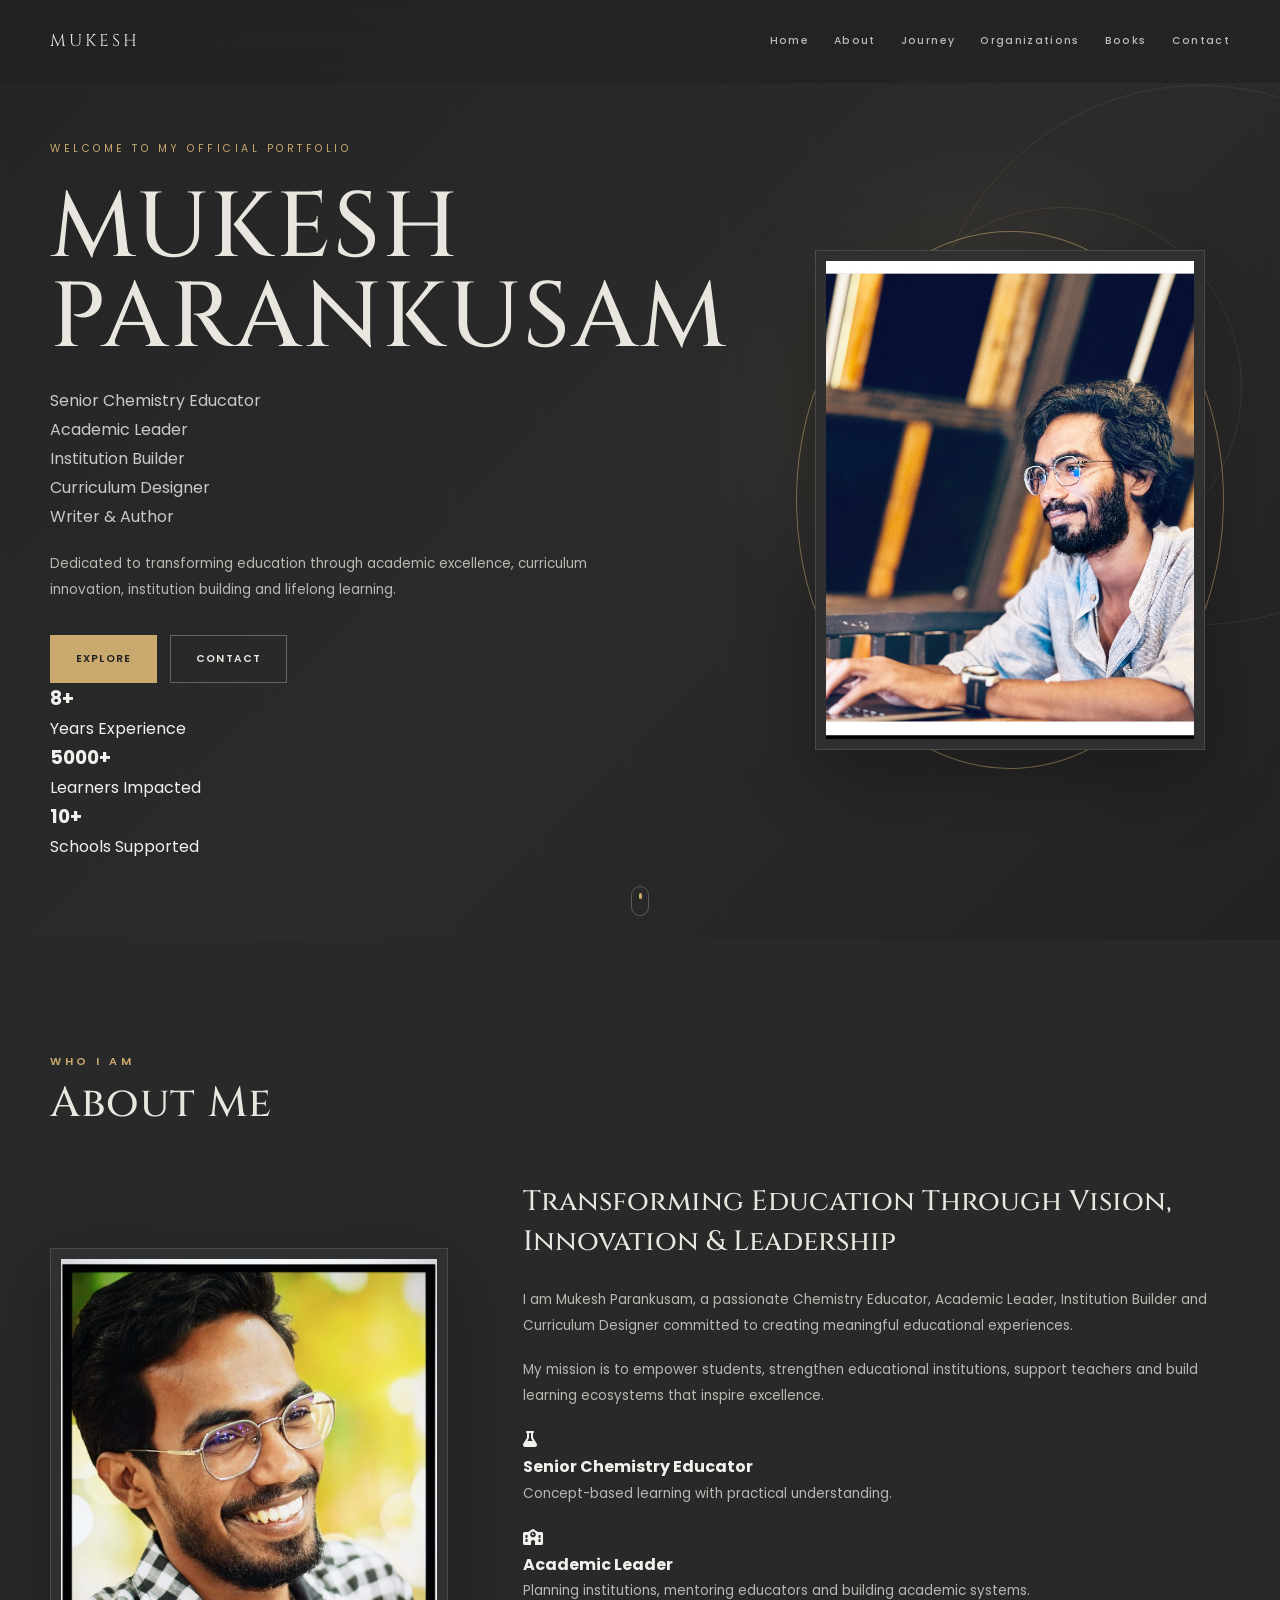
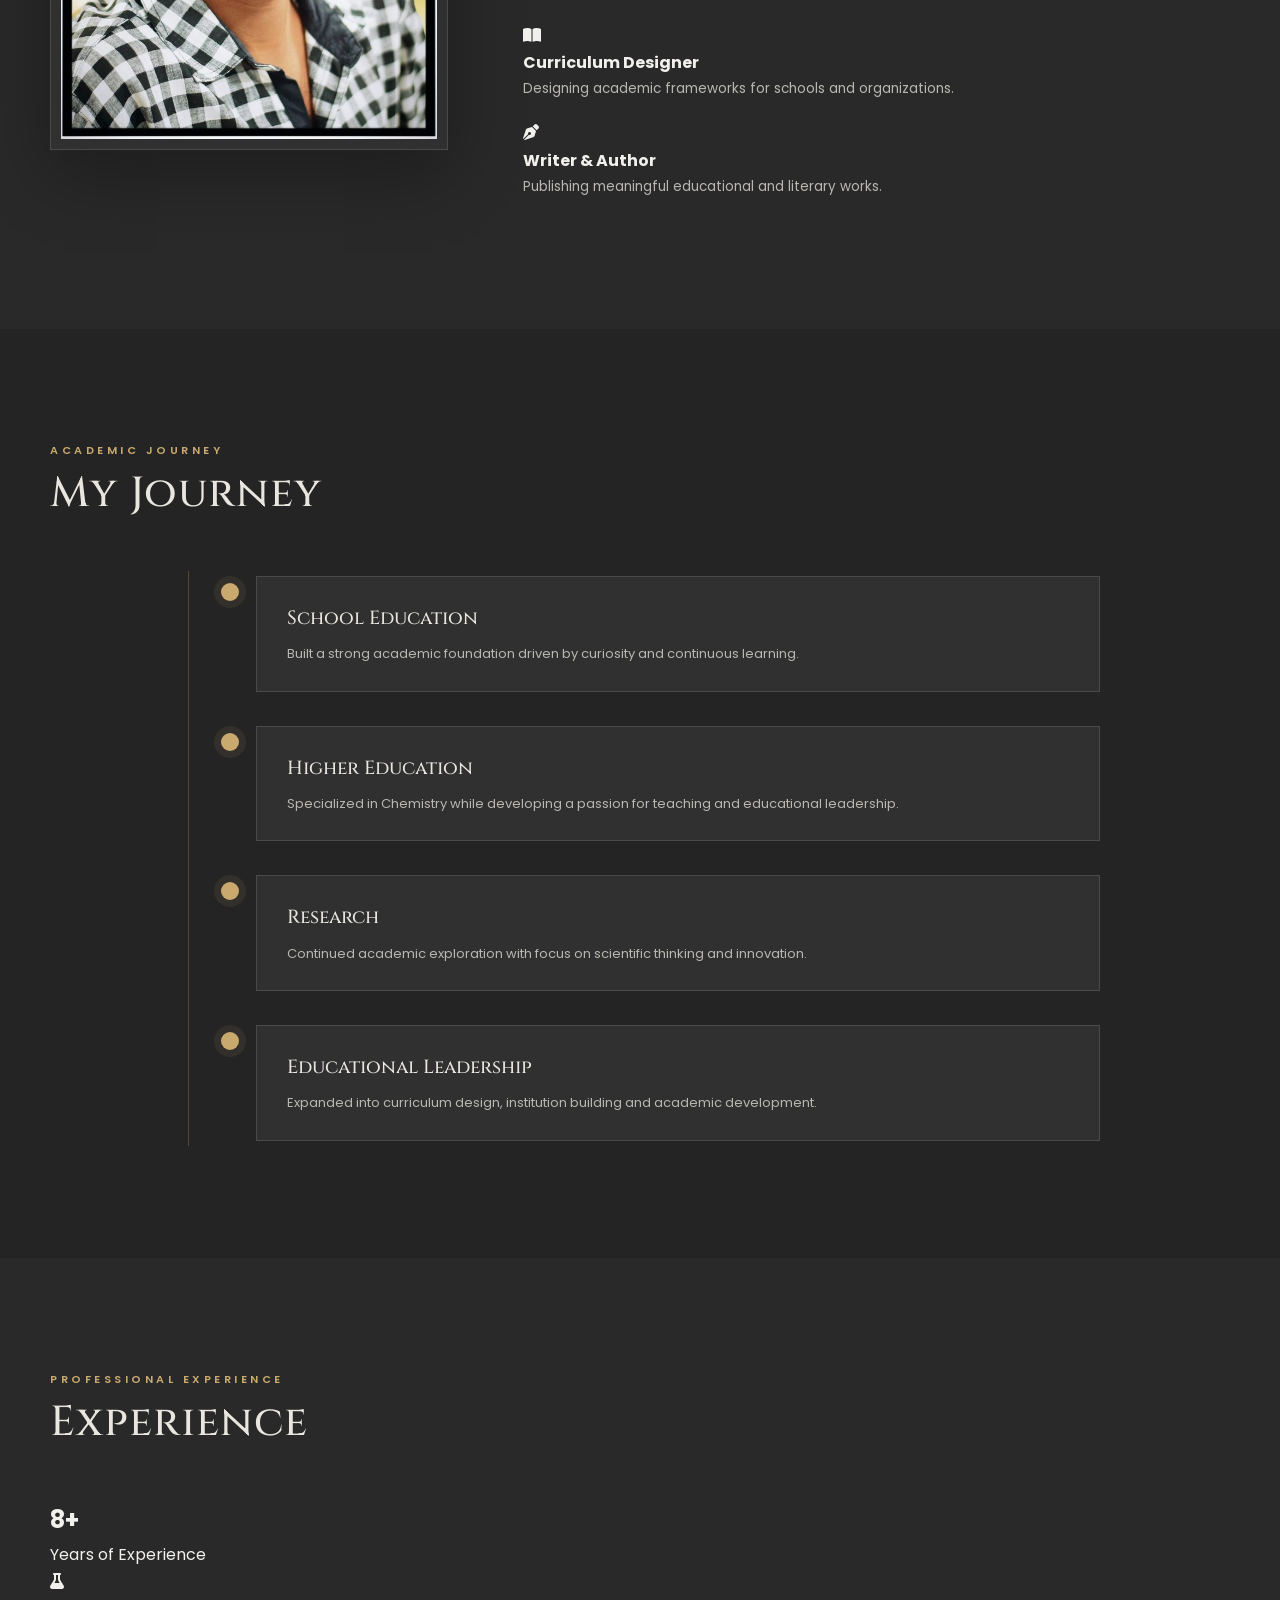
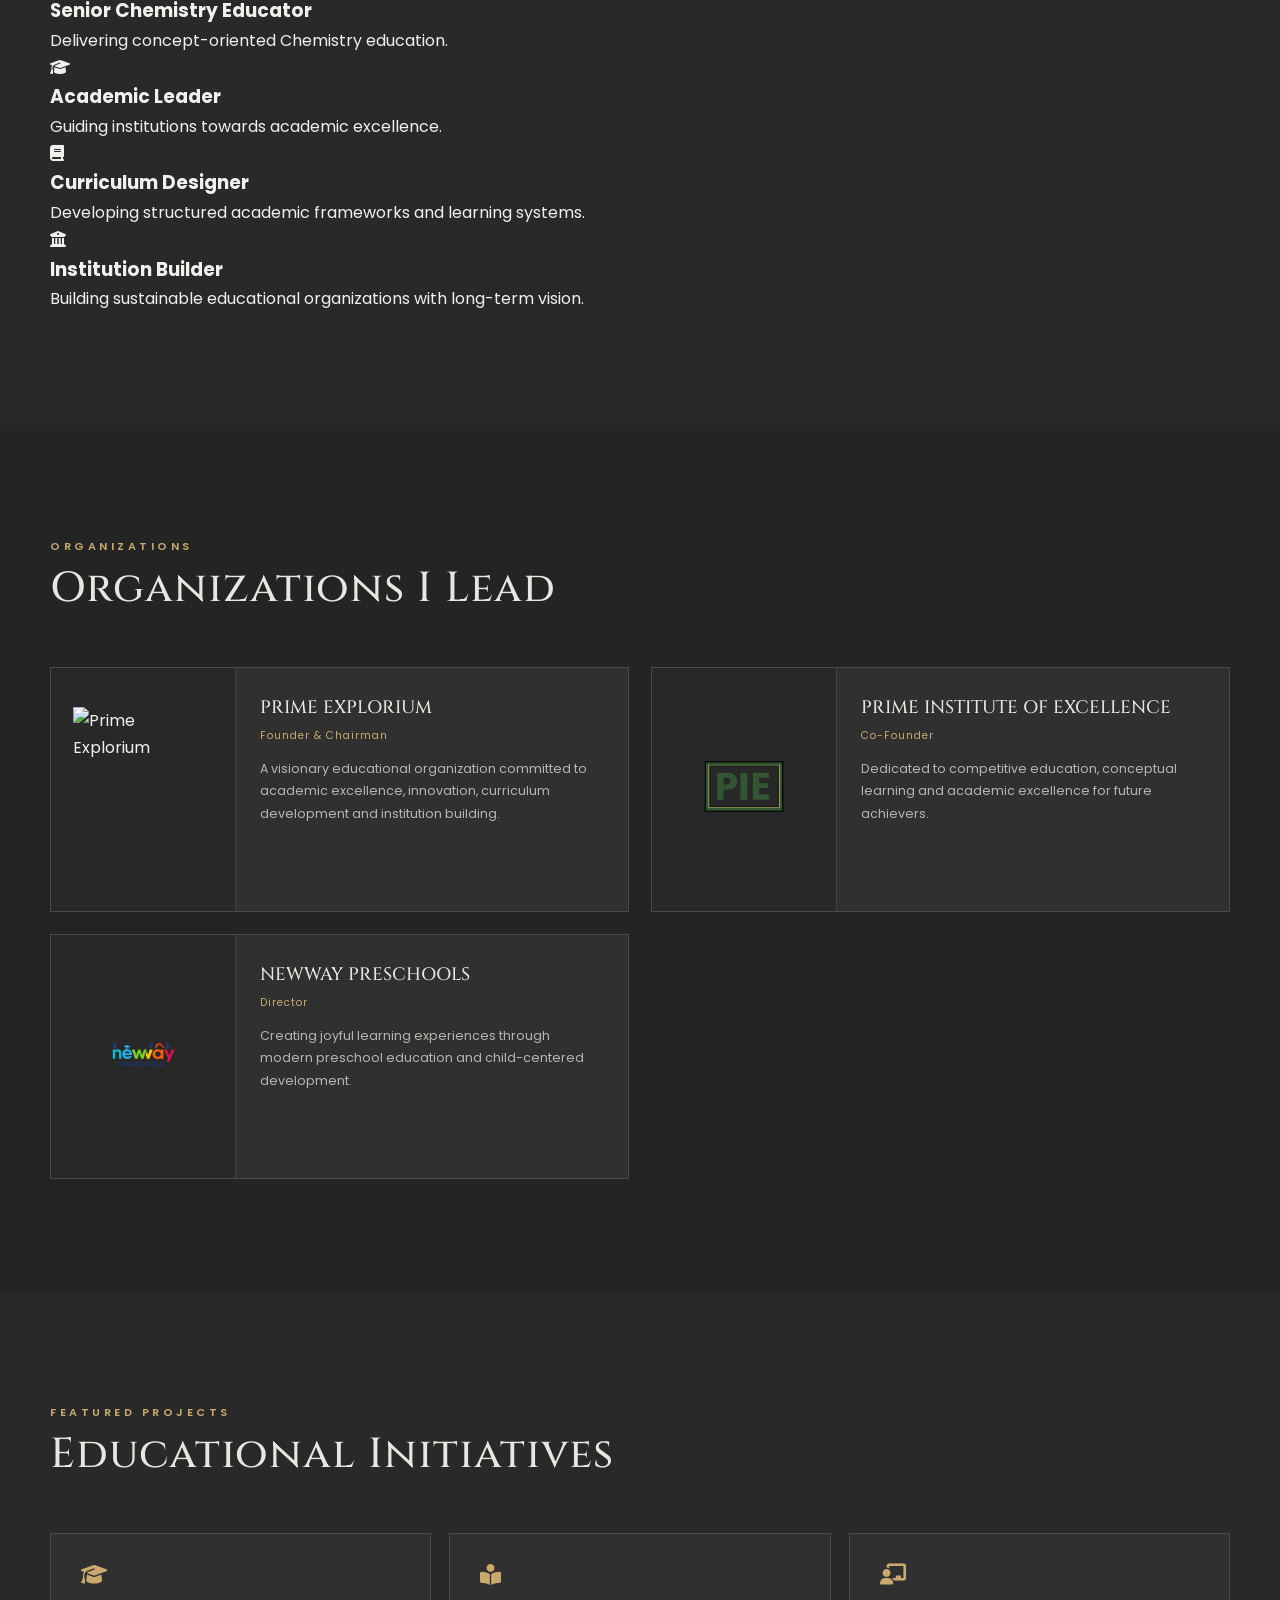
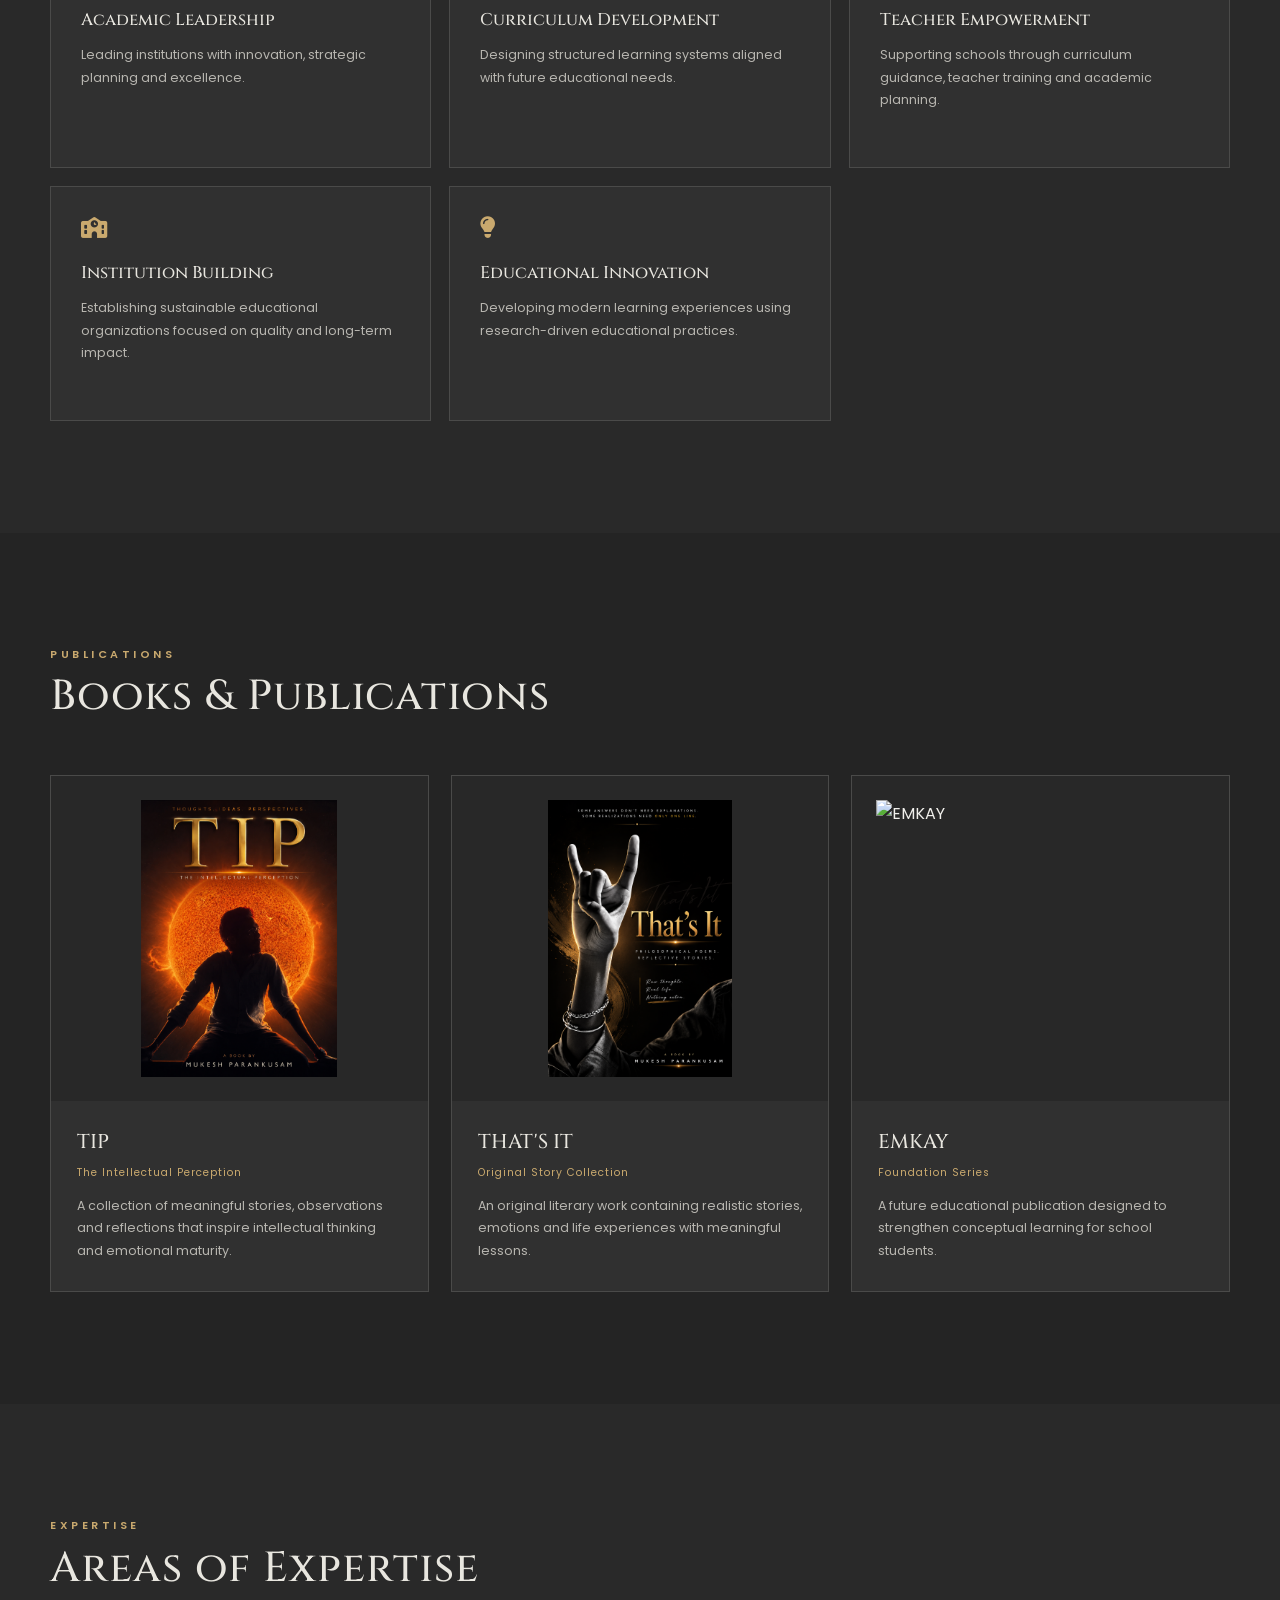
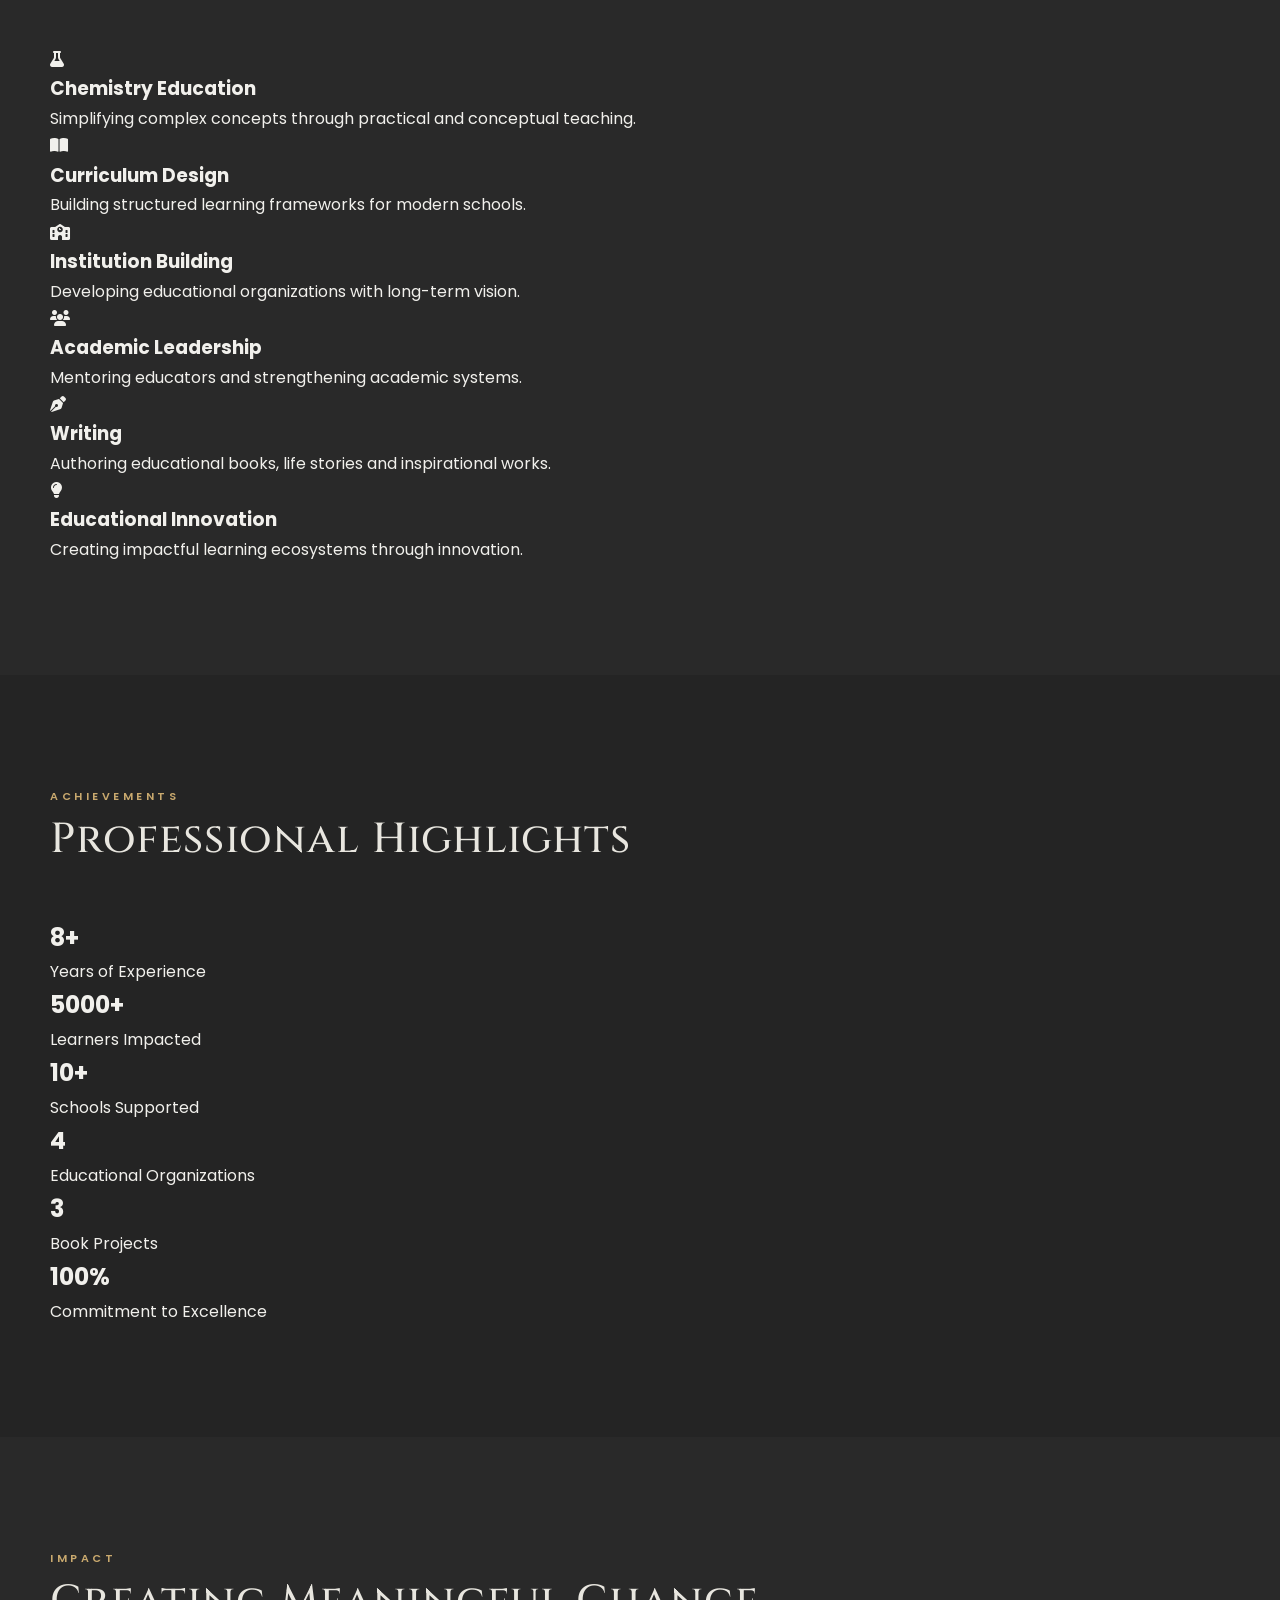
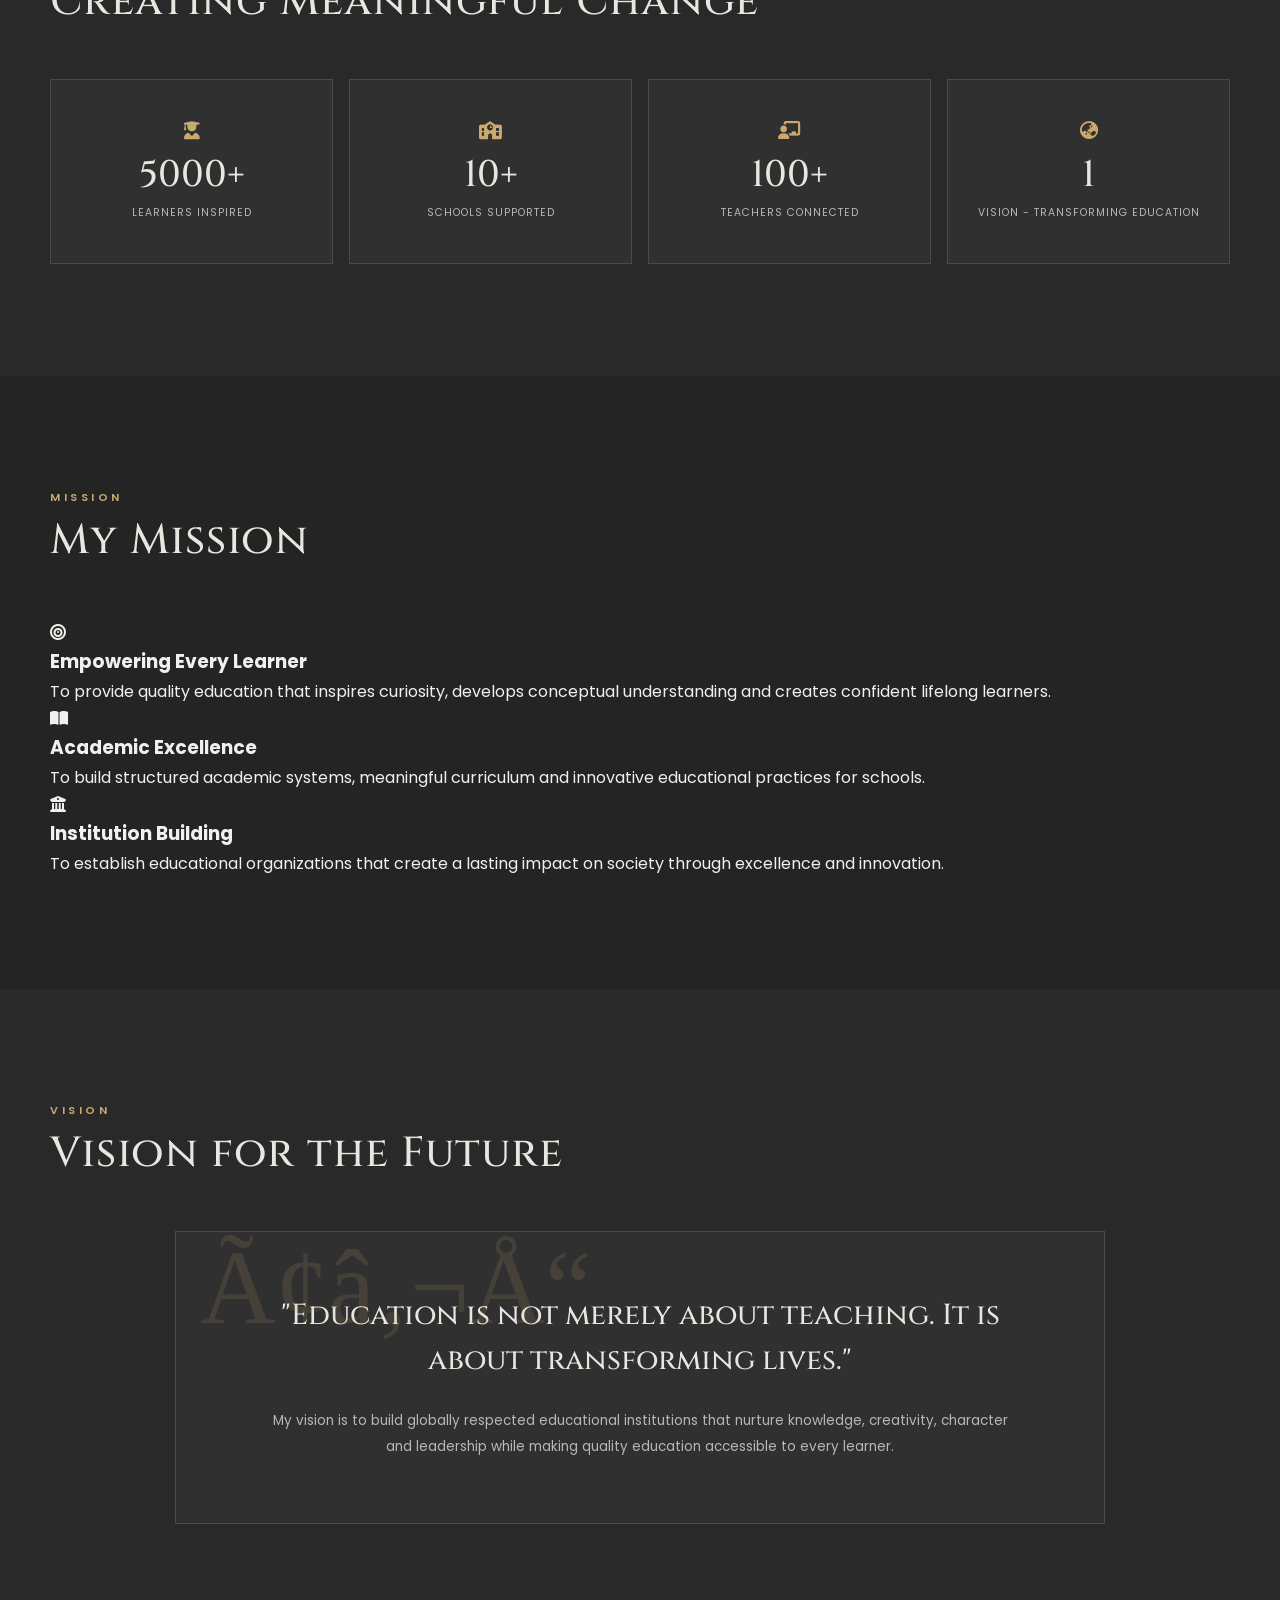
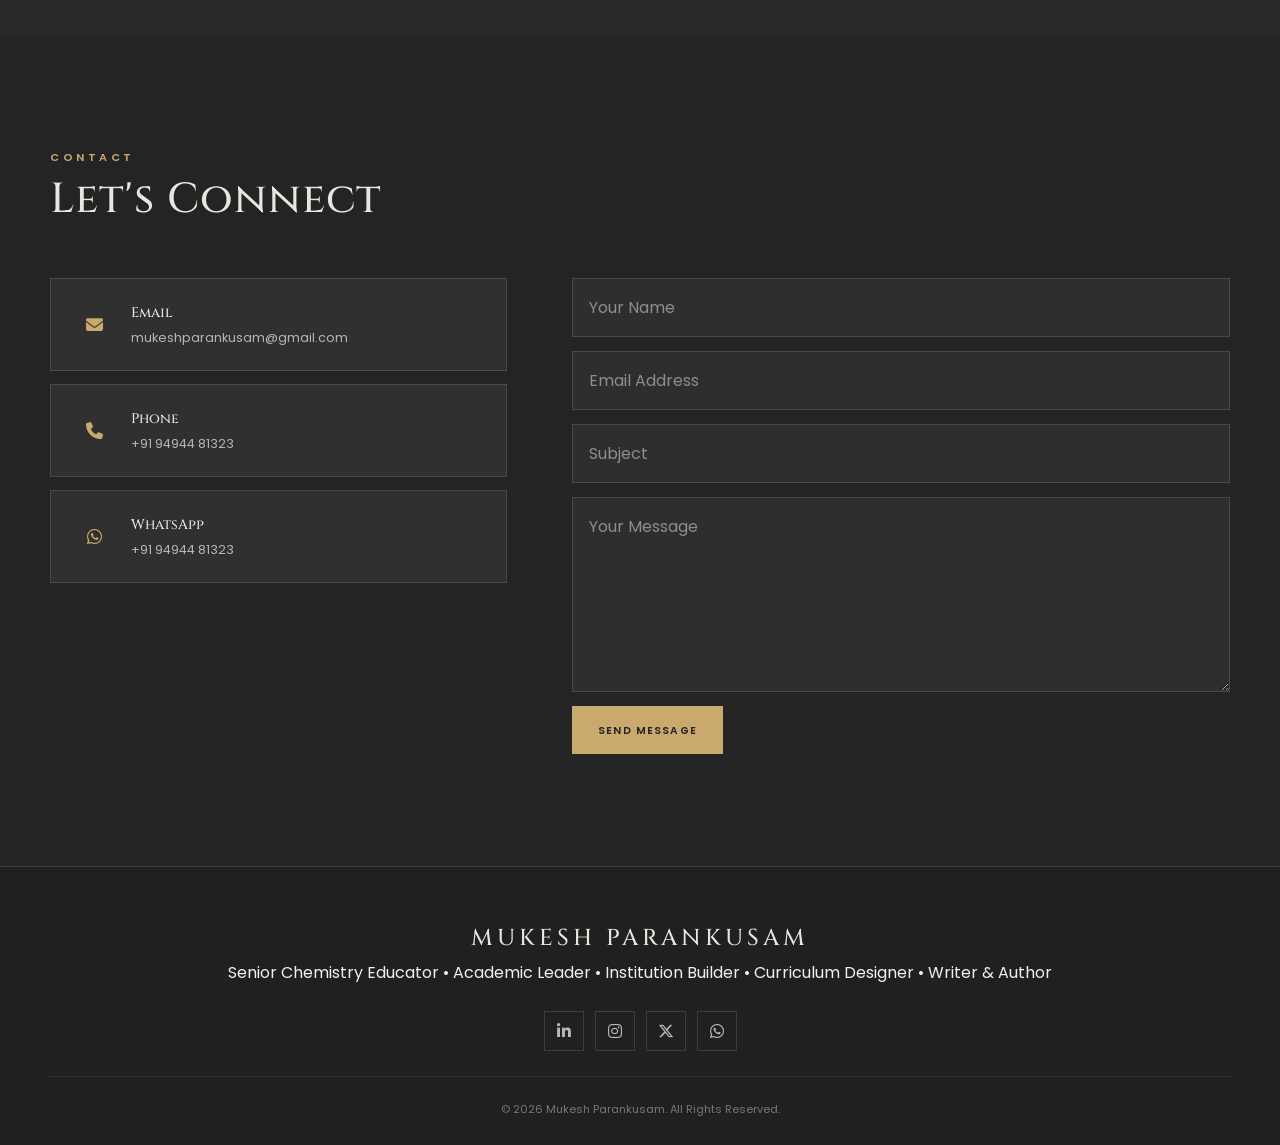
==== index.html @ a474788f "Update index.html" ====
<!DOCTYPE html>
<html lang="en">

<head>

    <meta charset="UTF-8">
    <meta name="viewport" content="width=device-width, initial-scale=1.0">

    <title>Mukesh Parankusam | Official Portfolio</title>

    <meta name="description"
        content="Official Portfolio of Mukesh Parankusam - Senior Chemistry Educator, Academic Leader, Institution Builder, Curriculum Designer and Writer.">

    <link rel="preconnect" href="https://fonts.googleapis.com">
    <link rel="preconnect" href="https://fonts.gstatic.com" crossorigin>

    <link
        href="https://fonts.googleapis.com/css2?family=Cinzel:wght@400;500;600;700;800&family=Poppins:wght@300;400;500;600;700&display=swap"
        rel="stylesheet">

    <link rel="stylesheet"
        href="https://cdnjs.cloudflare.com/ajax/libs/font-awesome/6.7.2/css/all.min.css">

    <link rel="stylesheet" href="style.css">

</head>

<body>

    <!-- PRELOADER -->

    <div id="preloader">

        <div class="loader">

            <h1>MUKESH</h1>

            <span>PARANKUSAM</span>

        </div>

    </div>

    <!-- CURSOR -->

    <div class="cursor"></div>
    <div class="cursor2"></div>

    <!-- HEADER -->

    <header id="header">

        <div class="container nav-container">

            <a href="#" class="logo">

                <span>M</span>UKESH

            </a>

            <nav>

                <ul id="navMenu">

                    <li><a href="#home">Home</a></li>

                    <li><a href="#about">About</a></li>

                    <li><a href="#journey">Journey</a></li>

                    <li><a href="#organizations">Organizations</a></li>

                    <li><a href="#books">Books</a></li>

                    <li><a href="#contact">Contact</a></li>

                </ul>

            </nav>

            <div class="menu-btn">

                <i class="fas fa-bars"></i>

            </div>

        </div>

    </header>

    <!-- HERO -->

    <section class="hero" id="home">

        <div class="hero-bg"></div>

        <div class="gold-circle one"></div>
        <div class="gold-circle two"></div>
        <div class="gold-circle three"></div>

        <div class="container hero-container">

            <div class="hero-left">

                <p class="hero-tag">

                    WELCOME TO MY OFFICIAL PORTFOLIO

                </p>

                <h1>

                    <span>MUKESH</span><br>

                    PARANKUSAM

                </h1>

                <h2>

                    Senior Chemistry Educator<br>

                    Academic Leader<br>

                    Institution Builder<br>

                    Curriculum Designer<br>

                    Writer & Author

                </h2>

                <p class="hero-description">

                    Dedicated to transforming education through
                    academic excellence, curriculum innovation,
                    institution building and lifelong learning.

                </p>

                <div class="hero-buttons">

                    <a href="#about" class="btn gold">

                        Explore

                    </a>

                    <a href="#contact" class="btn outline">

                        Contact

                    </a>

                </div>

                <div class="hero-stats">

                    <div class="stat-box">

                        <h3>8+</h3>

                        <p>Years Experience</p>

                    </div>

                    <div class="stat-box">

                        <h3>5000+</h3>

                        <p>Learners Impacted</p>

                    </div>

                    <div class="stat-box">

                        <h3>10+</h3>

                        <p>Schools Supported</p>

                    </div>

                </div>

            </div>

            <div class="hero-right">

                <div class="profile-wrapper">

                    <div class="gold-ring"></div>

                    <img src="assets/images/profile.jpg" alt="Mukesh Parankusam">

                </div>

            </div>

        </div>

        <div class="scroll-indicator">

            <span></span>

        </div>

    </section>
        <!-- ================= ABOUT ================= -->

    <section class="about section" id="about">

        <div class="container">

            <div class="section-heading">

                <span>WHO I AM</span>

                <h2>About Me</h2>

            </div>

            <div class="about-grid">

                <div class="about-image">

                    <div class="image-card">

                        <img src="[data-uri]" alt="Mukesh Parankusam">

                    </div>

                </div>

                <div class="about-content">

                    <h3>

                        Transforming Education Through Vision,
                        Innovation & Leadership

                    </h3>

                    <p>

                        I am Mukesh Parankusam, a passionate
                        Chemistry Educator, Academic Leader,
                        Institution Builder and Curriculum
                        Designer committed to creating meaningful
                        educational experiences.

                    </p>

                    <p>

                        My mission is to empower students,
                        strengthen educational institutions,
                        support teachers and build learning
                        ecosystems that inspire excellence.

                    </p>

                    <div class="about-highlights">

                        <div class="highlight">

                            <i class="fa-solid fa-flask"></i>

                            <div>

                                <h4>Senior Chemistry Educator</h4>

                                <p>
                                    Concept-based learning with
                                    practical understanding.
                                </p>

                            </div>

                        </div>

                        <div class="highlight">

                            <i class="fa-solid fa-school"></i>

                            <div>

                                <h4>Academic Leader</h4>

                                <p>

                                    Planning institutions,
                                    mentoring educators and
                                    building academic systems.

                                </p>

                            </div>

                        </div>

                        <div class="highlight">

                            <i class="fa-solid fa-book-open"></i>

                            <div>

                                <h4>Curriculum Designer</h4>

                                <p>

                                    Designing academic
                                    frameworks for schools
                                    and organizations.

                                </p>

                            </div>

                        </div>

                        <div class="highlight">

                            <i class="fa-solid fa-pen-nib"></i>

                            <div>

                                <h4>Writer & Author</h4>

                                <p>

                                    Publishing meaningful
                                    educational and literary
                                    works.

                                </p>

                            </div>

                        </div>

                    </div>

                </div>

            </div>

        </div>

    </section>

    <!-- ================= JOURNEY ================= -->

    <section class="journey section" id="journey">

        <div class="container">

            <div class="section-heading">

                <span>ACADEMIC JOURNEY</span>

                <h2>My Journey</h2>

            </div>

            <div class="timeline">

                <div class="timeline-item">

                    <div class="timeline-dot"></div>

                    <div class="timeline-content">

                        <h3>School Education</h3>

                        <p>

                            Built a strong academic foundation
                            driven by curiosity and continuous
                            learning.

                        </p>

                    </div>

                </div>

                <div class="timeline-item">

                    <div class="timeline-dot"></div>

                    <div class="timeline-content">

                        <h3>Higher Education</h3>

                        <p>

                            Specialized in Chemistry while
                            developing a passion for teaching
                            and educational leadership.

                        </p>

                    </div>

                </div>

                <div class="timeline-item">

                    <div class="timeline-dot"></div>

                    <div class="timeline-content">

                        <h3>Research</h3>

                        <p>

                            Continued academic exploration with
                            focus on scientific thinking and
                            innovation.

                        </p>

                    </div>

                </div>

                <div class="timeline-item">

                    <div class="timeline-dot"></div>

                    <div class="timeline-content">

                        <h3>Educational Leadership</h3>

                        <p>

                            Expanded into curriculum design,
                            institution building and academic
                            development.

                        </p>

                    </div>

                </div>

            </div>

        </div>

    </section>

    <!-- ================= EXPERIENCE ================= -->

    <section class="experience section" id="experience">

        <div class="container">

            <div class="section-heading">

                <span>PROFESSIONAL EXPERIENCE</span>

                <h2>Experience</h2>

            </div>

            <div class="experience-wrapper">

                <div class="experience-left">

                    <h2>8+</h2>

                    <span>Years of Experience</span>

                </div>

                <div class="experience-right">

                    <div class="experience-card">

                        <i class="fa-solid fa-flask"></i>

                        <div>

                            <h3>Senior Chemistry Educator</h3>

                            <p>

                                Delivering concept-oriented
                                Chemistry education.

                            </p>

                        </div>

                    </div>

                    <div class="experience-card">

                        <i class="fa-solid fa-graduation-cap"></i>

                        <div>

                            <h3>Academic Leader</h3>

                            <p>

                                Guiding institutions towards
                                academic excellence.

                            </p>

                        </div>

                    </div>

                    <div class="experience-card">

                        <i class="fa-solid fa-book"></i>

                        <div>

                            <h3>Curriculum Designer</h3>

                            <p>

                                Developing structured academic
                                frameworks and learning systems.

                            </p>

                        </div>

                    </div>

                    <div class="experience-card">

                        <i class="fa-solid fa-building-columns"></i>

                        <div>

                            <h3>Institution Builder</h3>

                            <p>

                                Building sustainable educational
                                organizations with long-term
                                vision.

                            </p>

                        </div>

                    </div>

                </div>

            </div>

        </div>

    </section>
        <!-- ================= ORGANIZATIONS ================= -->

    <section class="organizations section" id="organizations">

        <div class="container">

            <div class="section-heading">

                <span>ORGANIZATIONS</span>

                <h2>Organizations I Lead</h2>

            </div>

            <div class="organization-grid">

                <!-- PRIME EXPLORIUM -->

                <div class="organization-card">

                    <div class="organization-image">

                        <img src="assets/images/prime-explorium.PNG" alt="Prime Explorium">

                    </div>

                    <div class="organization-content">

                        <h3>PRIME EXPLORIUM</h3>

                        <span>Founder & Chairman</span>

                        <p>

                            A visionary educational organization
                            committed to academic excellence,
                            innovation, curriculum development
                            and institution building.

                        </p>

                    </div>

                </div>

                <!-- PIE -->

                <div class="organization-card">

                    <div class="organization-image">

                        <img src="assets/images/Pie.PNG" alt="PIE">

                    </div>

                    <div class="organization-content">

                        <h3>PRIME INSTITUTE OF EXCELLENCE</h3>

                        <span>Co-Founder</span>

                        <p>

                            Dedicated to competitive education,
                            conceptual learning and academic
                            excellence for future achievers.

                        </p>

                    </div>

                </div>

                <!-- NEWWAY -->

                <div class="organization-card">

                    <div class="organization-image">

                        <img src="assets/images/Newway.PNG" alt="Newway">

                    </div>

                    <div class="organization-content">

                        <h3>NEWWAY PRESCHOOLS</h3>

                        <span>Director</span>

                        <p>

                            Creating joyful learning experiences
                            through modern preschool education
                            and child-centered development.

                        </p>

                    </div>

                </div>

            </div>

        </div>

    </section>

    <!-- ================= FEATURED PROJECTS ================= -->

    <section class="projects section" id="projects">

        <div class="container">

            <div class="section-heading">

                <span>FEATURED PROJECTS</span>

                <h2>Educational Initiatives</h2>

            </div>

            <div class="projects-grid">

                <div class="project-card">

                    <i class="fa-solid fa-graduation-cap"></i>

                    <h3>Academic Leadership</h3>

                    <p>

                        Leading institutions with innovation,
                        strategic planning and excellence.

                    </p>

                </div>

                <div class="project-card">

                    <i class="fa-solid fa-book-open-reader"></i>

                    <h3>Curriculum Development</h3>

                    <p>

                        Designing structured learning systems
                        aligned with future educational needs.

                    </p>

                </div>

                <div class="project-card">

                    <i class="fa-solid fa-chalkboard-user"></i>

                    <h3>Teacher Empowerment</h3>

                    <p>

                        Supporting schools through curriculum
                        guidance, teacher training and academic
                        planning.

                    </p>

                </div>

                <div class="project-card">

                    <i class="fa-solid fa-school"></i>

                    <h3>Institution Building</h3>

                    <p>

                        Establishing sustainable educational
                        organizations focused on quality and
                        long-term impact.

                    </p>

                </div>

                <div class="project-card">

                    <i class="fa-solid fa-lightbulb"></i>

                    <h3>Educational Innovation</h3>

                    <p>

                        Developing modern learning experiences
                        using research-driven educational
                        practices.

                    </p>

                </div>

            </div>

        </div>

    </section>
        <!--================ BOOKS =================-->

    <section class="books section" id="books">

        <div class="container">

            <div class="section-heading">

                <span>PUBLICATIONS</span>

                <h2>Books & Publications</h2>

            </div>

            <div class="books-grid">

                <!-- TIP -->

                <div class="book-card">

                    <div class="book-image">

                        <img src="assets/images/tip.PNG" alt="TIP">

                    </div>

                    <div class="book-content">

                        <h3>TIP</h3>

                        <span>The Intellectual Perception</span>

                        <p>

                            A collection of meaningful stories,
                            observations and reflections that
                            inspire intellectual thinking and
                            emotional maturity.

                        </p>

                    </div>

                </div>

                <!-- THAT'S IT -->

                <div class="book-card">

                    <div class="book-image">

                        <img src="assets/images/thats-it.PNG" alt="THAT'S IT">

                    </div>

                    <div class="book-content">

                        <h3>THAT'S IT</h3>

                        <span>Original Story Collection</span>

                        <p>

                            An original literary work containing
                            realistic stories, emotions and life
                            experiences with meaningful lessons.

                        </p>

                    </div>

                </div>

                <!-- EMKAY -->

                <div class="book-card">

                    <div class="book-image">

                        <img src="assets/images/emkay.PNG" alt="EMKAY">

                    </div>

                    <div class="book-content">

                        <h3>EMKAY</h3>

                        <span>Foundation Series</span>

                        <p>

                            A future educational publication
                            designed to strengthen conceptual
                            learning for school students.

                        </p>

                    </div>

                </div>

            </div>

        </div>

    </section>

    <!--================ EXPERTISE =================-->

    <section class="expertise section" id="expertise">

        <div class="container">

            <div class="section-heading">

                <span>EXPERTISE</span>

                <h2>Areas of Expertise</h2>

            </div>

            <div class="expertise-grid">

                <div class="expert-card">

                    <i class="fa-solid fa-flask"></i>

                    <h3>Chemistry Education</h3>

                    <p>

                        Simplifying complex concepts through
                        practical and conceptual teaching.

                    </p>

                </div>

                <div class="expert-card">

                    <i class="fa-solid fa-book-open"></i>

                    <h3>Curriculum Design</h3>

                    <p>

                        Building structured learning frameworks
                        for modern schools.

                    </p>

                </div>

                <div class="expert-card">

                    <i class="fa-solid fa-school"></i>

                    <h3>Institution Building</h3>

                    <p>

                        Developing educational organizations
                        with long-term vision.

                    </p>

                </div>

                <div class="expert-card">

                    <i class="fa-solid fa-users"></i>

                    <h3>Academic Leadership</h3>

                    <p>

                        Mentoring educators and strengthening
                        academic systems.

                    </p>

                </div>

                <div class="expert-card">

                    <i class="fa-solid fa-pen-nib"></i>

                    <h3>Writing</h3>

                    <p>

                        Authoring educational books, life
                        stories and inspirational works.

                    </p>

                </div>

                <div class="expert-card">

                    <i class="fa-solid fa-lightbulb"></i>

                    <h3>Educational Innovation</h3>

                    <p>

                        Creating impactful learning ecosystems
                        through innovation.

                    </p>

                </div>

            </div>

        </div>

    </section>

    <!--================ ACHIEVEMENTS =================-->

    <section class="achievements section" id="achievements">

        <div class="container">

            <div class="section-heading">

                <span>ACHIEVEMENTS</span>

                <h2>Professional Highlights</h2>

            </div>

            <div class="achievement-grid">

                <div class="achievement-card">

                    <h2>8+</h2>

                    <p>Years of Experience</p>

                </div>

                <div class="achievement-card">

                    <h2>5000+</h2>

                    <p>Learners Impacted</p>

                </div>

                <div class="achievement-card">

                    <h2>10+</h2>

                    <p>Schools Supported</p>

                </div>

                <div class="achievement-card">

                    <h2>4</h2>

                    <p>Educational Organizations</p>

                </div>

                <div class="achievement-card">

                    <h2>3</h2>

                    <p>Book Projects</p>

                </div>

                <div class="achievement-card">

                    <h2>100%</h2>

                    <p>Commitment to Excellence</p>

                </div>

            </div>

        </div>

    </section>

    <!--================ IMPACT =================-->

    <section class="impact section" id="impact">

        <div class="container">

            <div class="section-heading">

                <span>IMPACT</span>

                <h2>Creating Meaningful Change</h2>

            </div>

            <div class="impact-grid">

                <div class="impact-card">

                    <i class="fa-solid fa-user-graduate"></i>

                    <h2>5000+</h2>

                    <p>Learners Inspired</p>

                </div>

                <div class="impact-card">

                    <i class="fa-solid fa-school"></i>

                    <h2>10+</h2>

                    <p>Schools Supported</p>

                </div>

                <div class="impact-card">

                    <i class="fa-solid fa-chalkboard-user"></i>

                    <h2>100+</h2>

                    <p>Teachers Connected</p>

                </div>

                <div class="impact-card">

                    <i class="fa-solid fa-earth-asia"></i>

                    <h2>1</h2>

                    <p>Vision - Transforming Education</p>

                </div>

            </div>

        </div>

    </section>
        <!--================ MISSION =================-->

    <section class="mission section" id="mission">

        <div class="container">

            <div class="section-heading">

                <span>MISSION</span>

                <h2>My Mission</h2>

            </div>

            <div class="mission-content">

                <div class="mission-card">

                    <i class="fa-solid fa-bullseye"></i>

                    <h3>Empowering Every Learner</h3>

                    <p>

                        To provide quality education that inspires
                        curiosity, develops conceptual understanding
                        and creates confident lifelong learners.

                    </p>

                </div>

                <div class="mission-card">

                    <i class="fa-solid fa-book-open"></i>

                    <h3>Academic Excellence</h3>

                    <p>

                        To build structured academic systems,
                        meaningful curriculum and innovative
                        educational practices for schools.

                    </p>

                </div>

                <div class="mission-card">

                    <i class="fa-solid fa-building-columns"></i>

                    <h3>Institution Building</h3>

                    <p>

                        To establish educational organizations
                        that create a lasting impact on society
                        through excellence and innovation.

                    </p>

                </div>

            </div>

        </div>

    </section>

    <!--================ VISION =================-->

    <section class="vision section" id="vision">

        <div class="container">

            <div class="section-heading">

                <span>VISION</span>

                <h2>Vision for the Future</h2>

            </div>

            <div class="vision-wrapper">

                <h3>

                    "Education is not merely about teaching.
                    It is about transforming lives."

                </h3>

                <p>

                    My vision is to build globally respected
                    educational institutions that nurture
                    knowledge, creativity, character and
                    leadership while making quality education
                    accessible to every learner.

                </p>

            </div>

        </div>

    </section>

    <!--================ CONTACT =================-->

    <section class="contact section" id="contact">

        <div class="container">

            <div class="section-heading">

                <span>CONTACT</span>

                <h2>Let's Connect</h2>

            </div>

            <div class="contact-wrapper">

                <div class="contact-left">

                    <div class="contact-box">

                        <i class="fa-solid fa-envelope"></i>

                        <div>

                            <h3>Email</h3>

                            <p>mukeshparankusam@gmail.com</p>

                        </div>

                    </div>

                    <div class="contact-box">

                        <i class="fa-solid fa-phone"></i>

                        <div>

                            <h3>Phone</h3>

                            <p>+91 94944 81323</p>

                        </div>

                    </div>

                    <div class="contact-box">

                        <i class="fa-brands fa-whatsapp"></i>

                        <div>

                            <h3>WhatsApp</h3>

                            <p>+91 94944 81323</p>

                        </div>

                    </div>

                </div>

                <div class="contact-right">

                    <form>

                        <input type="text" placeholder="Your Name">

                        <input type="email" placeholder="Email Address">

                        <input type="text" placeholder="Subject">

                        <textarea rows="6" placeholder="Your Message"></textarea>

                        <button class="btn gold">

                            Send Message

                        </button>

                    </form>

                </div>

            </div>

        </div>

    </section>

    <!--================ FOOTER =================-->

    <footer>

        <div class="container">

            <div class="footer-top">

                <h2>MUKESH PARANKUSAM</h2>

                <p>

                    Senior Chemistry Educator • Academic Leader •
                    Institution Builder • Curriculum Designer •
                    Writer & Author

                </p>

            </div>

            <div class="footer-social">

                <a href="https://www.linkedin.com/in/dr-mukesh-parankusam-172192324" target="_blank"><i class="fab fa-linkedin-in"></i></a>

                <a href="https://www.instagram.com/lordemkay/" target="_blank"><i class="fab fa-instagram"></i></a>

                <a href="https://x.com/lordemkay" target="_blank"><i class="fab fa-x-twitter"></i></a>

                <a href="https://wa.me/919494481323" target="_blank"><i class="fab fa-whatsapp"></i></a>

            </div>

            <div class="footer-bottom">

                <p>

                    © 2026 Mukesh Parankusam.
                    All Rights Reserved.

                </p>

            </div>

        </div>

    </footer>

    <script src="script.js"></script>

</body>

</html>
---- style.css ----
@import url('https://fonts.googleapis.com/css2?family=Cinzel:wght@400;500;600;700&family=Poppins:wght@300;400;500;600;700&display=swap');

:root{--bg:#242424;--bg2:#292929;--card:#303030;--card2:#343434;--text:#f1f0ec;--muted:#b9b7b1;--silver:#c9c9c6;--platinum:#e8e6df;--gold:#c9a96e;--gold2:#dfc28a;--border:rgba(232,230,223,.14);--border-gold:rgba(201,169,110,.42);--shadow:0 24px 70px rgba(0,0,0,.30);--serif:'Cinzel',Georgia,serif;--sans:'Poppins',Arial,sans-serif;--ease:.35s ease}
*{margin:0;padding:0;box-sizing:border-box}
html{scroll-behavior:smooth;scroll-padding-top:86px}
body{font-family:var(--sans);background:var(--bg);color:var(--text);line-height:1.7;overflow-x:hidden}
a{color:inherit;text-decoration:none}img{display:block;max-width:100%}button,input,textarea{font:inherit}
::selection{background:var(--gold);color:#202020}
::-webkit-scrollbar{width:8px}::-webkit-scrollbar-track{background:#1d1d1d}::-webkit-scrollbar-thumb{background:#615844;border-radius:10px}
.container{width:min(1180px,calc(100% - 80px));margin-inline:auto}
.section{position:relative;padding:112px 0;background:var(--bg)}
.section:nth-of-type(even){background:var(--bg2)}
.section-heading{margin-bottom:52px}.section-heading span{display:block;margin-bottom:9px;color:var(--gold);font-size:11px;font-weight:600;letter-spacing:3.5px}.section-heading h2{font-family:var(--serif);font-size:42px;line-height:1.2;font-weight:500;letter-spacing:1px;color:var(--platinum)}
/* preloader */
#preloader{position:fixed;inset:0;z-index:99999;display:flex;align-items:center;justify-content:center;background:#202020;transition:opacity .65s ease,visibility .65s ease}.loader{text-align:center}.loader h1{font-family:var(--serif);font-size:clamp(34px,6vw,76px);font-weight:500;line-height:1;letter-spacing:8px;color:var(--platinum)}.loader span{display:block;margin-top:14px;color:var(--gold);font-size:11px;letter-spacing:5px}.preloader-hide{opacity:0;visibility:hidden;pointer-events:none}
/* header */
#header{position:fixed;inset:0 0 auto;z-index:1000;background:rgba(35,35,35,.76);border-bottom:1px solid transparent;backdrop-filter:blur(16px);-webkit-backdrop-filter:blur(16px);transition:var(--ease)}#header.scrolled{background:rgba(30,30,30,.95);border-color:var(--border)}
.nav-container{min-height:82px;display:flex;align-items:center;gap:28px}.logo{font-family:var(--serif);font-size:17px;letter-spacing:3px;color:var(--platinum);white-space:nowrap}.logo:hover{color:var(--gold)}nav{margin-left:auto}nav ul{display:flex;align-items:center;gap:25px;list-style:none}nav a{position:relative;display:block;padding:31px 0;color:#bdbbb5;font-size:10.5px;font-weight:500;letter-spacing:1.35px;white-space:nowrap}nav a:after{content:"";position:absolute;left:0;bottom:22px;width:0;height:1px;background:var(--gold);transition:var(--ease)}nav a:hover,nav a.active{color:var(--platinum)}nav a:hover:after,nav a.active:after{width:100%}.menu-btn{display:none;width:42px;height:42px;border:1px solid var(--border);align-items:center;justify-content:center;color:var(--gold);cursor:pointer;flex:0 0 42px}.menu-btn i{font-size:16px}
/* hero */
.hero{min-height:100vh;display:flex;align-items:center;position:relative;overflow:hidden;padding:140px 0 80px;background:radial-gradient(circle at 76% 43%,rgba(201,169,110,.12),transparent 25%),linear-gradient(135deg,#242424 0%,#2b2b2b 55%,#222 100%)}.hero-bg{position:absolute;inset:0;pointer-events:none;background:linear-gradient(90deg,rgba(255,255,255,.018) 1px,transparent 1px);background-size:90px 90px;opacity:.22}.gold-circle{position:absolute;border:1px solid rgba(201,169,110,.13);border-radius:50%;pointer-events:none}.gold-circle.one{width:540px;height:540px;right:-190px;top:9%}.gold-circle.two{width:360px;height:360px;right:3%;top:22%}.gold-circle.three{width:185px;height:185px;right:16%;top:38%}.hero-container{position:relative;z-index:2;display:grid;grid-template-columns:minmax(0,1.08fr) minmax(390px,.72fr);gap:78px;align-items:center}.hero-left{min-width:0}.hero-tag{margin-bottom:25px;color:var(--gold);font-size:10.5px;letter-spacing:3.5px}.hero-left h1{margin-bottom:24px;font-family:var(--serif);font-size:clamp(64px,7.2vw,104px);font-weight:500;line-height:.98;letter-spacing:2px;color:var(--platinum)}.hero-left h1 span{color:var(--platinum)}.hero-left h2{max-width:720px;margin-bottom:20px;color:var(--silver);font-size:16px;font-weight:400;line-height:1.8}.hero-description{max-width:610px;margin-bottom:32px;color:var(--muted);font-size:13.5px;line-height:1.9}.hero-buttons{display:flex;gap:13px}.btn{display:inline-flex;align-items:center;justify-content:center;min-height:48px;padding:0 25px;border:1px solid transparent;text-transform:uppercase;font-size:10.5px;font-weight:600;letter-spacing:1.15px;transition:var(--ease)}.btn.gold{background:var(--gold);color:#222}.btn.gold:hover{background:var(--gold2);transform:translateY(-2px)}.btn.outline{border-color:rgba(232,230,223,.3);background:transparent;color:var(--platinum)}.btn.outline:hover{border-color:var(--gold);color:var(--gold);transform:translateY(-2px)}
.hero-right{display:flex;justify-content:center;min-width:0}.profile-wrapper{position:relative;width:390px;height:500px;padding:10px;background:#303030;border:1px solid var(--border);box-shadow:var(--shadow)}.profile-wrapper img{width:100%;height:100%;object-fit:cover}.gold-ring{position:absolute;inset:-20px;border:1px solid rgba(201,169,110,.58);pointer-events:none;border-radius:50%;z-index:-1}.scroll-indicator{position:absolute;left:50%;bottom:24px;transform:translateX(-50%);width:18px;height:30px;border:1px solid rgba(232,230,223,.25);border-radius:12px;display:flex;justify-content:center;padding-top:6px}.scroll-indicator span{width:3px;height:6px;border-radius:3px;background:var(--gold);animation:scroll 1.6s infinite}@keyframes scroll{0%,100%{transform:translateY(0);opacity:.5}50%{transform:translateY(8px);opacity:1}}
/* about */
.about-grid{display:grid;grid-template-columns:minmax(300px,.72fr) minmax(0,1.28fr);gap:75px;align-items:center}.about-image{min-width:0}.image-card{padding:10px;background:var(--card);border:1px solid var(--border);box-shadow:var(--shadow)}.about-image img{width:100%;height:480px;object-fit:cover}.about-content h3{margin-bottom:24px;font-family:var(--serif);font-size:28px;font-weight:500;line-height:1.45;color:var(--platinum)}.about-content p{max-width:700px;margin-bottom:17px;color:var(--muted);font-size:13.5px;line-height:1.95}
/* journey */
.timeline{position:relative;max-width:920px;margin:auto;padding:5px 0 5px 42px}.timeline:before{content:"";position:absolute;left:8px;top:0;bottom:0;width:1px;background:rgba(201,169,110,.28)}.timeline-item{position:relative;padding:0 0 34px 34px}.timeline-item:last-child{padding-bottom:0}.timeline-dot{position:absolute;left:-1px;top:7px;width:18px;height:18px;border-radius:50%;background:var(--gold);box-shadow:0 0 0 7px rgba(201,169,110,.09)}.timeline-content{padding:25px 30px;background:var(--card);border:1px solid var(--border);transition:var(--ease)}.timeline-content:hover{border-color:var(--border-gold);transform:translateX(5px)}.timeline-content h3{margin-bottom:8px;font-family:var(--serif);font-size:19px;font-weight:500;color:var(--platinum)}.timeline-content p{color:var(--muted);font-size:13px;line-height:1.8}
/* work */
.projects-grid{display:grid;grid-template-columns:repeat(3,minmax(0,1fr));gap:18px}.project-card{position:relative;min-height:235px;padding:30px;background:var(--card);border:1px solid var(--border);overflow:hidden;transition:var(--ease)}.project-card:before{content:"";position:absolute;left:0;top:0;width:100%;height:2px;background:var(--gold);transform:scaleX(0);transform-origin:left;transition:var(--ease)}.project-card:hover{transform:translateY(-6px);border-color:var(--border-gold);box-shadow:var(--shadow)}.project-card:hover:before{transform:scaleX(1)}.project-card i{display:block;margin-bottom:23px;color:var(--gold);font-size:21px}.project-card h3{margin-bottom:12px;font-family:var(--serif);font-size:17px;font-weight:500;line-height:1.45;color:var(--platinum)}.project-card p{color:var(--muted);font-size:12.5px;line-height:1.8}
/* organizations */
.organization-grid{display:grid;grid-template-columns:repeat(2,minmax(0,1fr));gap:22px}.organization-card{display:grid;grid-template-columns:185px minmax(0,1fr);min-height:245px;background:var(--card);border:1px solid var(--border);overflow:hidden;transition:var(--ease)}.organization-card:hover{transform:translateY(-5px);border-color:var(--border-gold);box-shadow:var(--shadow)}.organization-image{display:flex;align-items:center;justify-content:center;padding:22px;background:#282828;border-right:1px solid var(--border)}.organization-image img{width:100%;height:165px;object-fit:contain}.organization-content{padding:27px 24px}.organization-content h3{margin-bottom:7px;font-family:var(--serif);font-size:18px;font-weight:500;line-height:1.4;color:var(--platinum)}.organization-content span,.book-content span{display:block;margin-bottom:13px;color:var(--gold);font-size:10.5px;letter-spacing:1px}.organization-content p,.book-content p{color:var(--muted);font-size:12.5px;line-height:1.8}
/* books */
.books-grid{display:grid;grid-template-columns:repeat(3,minmax(0,1fr));gap:22px}.book-card{background:var(--card);border:1px solid var(--border);overflow:hidden;transition:var(--ease)}.book-card:hover{transform:translateY(-6px);border-color:var(--border-gold);box-shadow:var(--shadow)}.book-image{height:325px;padding:24px;display:flex;align-items:center;justify-content:center;background:#282828}.book-image img{width:100%;height:100%;object-fit:contain}.book-content{padding:24px 26px 29px}.book-content h3{margin-bottom:5px;font-family:var(--serif);font-size:20px;font-weight:500;color:var(--platinum)}
/* impact */
.impact-grid{display:grid;grid-template-columns:repeat(4,minmax(0,1fr));gap:16px}.impact-card{min-height:185px;padding:24px;background:var(--card);border:1px solid var(--border);display:flex;flex-direction:column;align-items:center;justify-content:center;text-align:center;transition:var(--ease)}.impact-card:hover{transform:translateY(-5px);border-color:var(--border-gold)}.impact-card i{margin-bottom:13px;color:var(--gold);font-size:18px}.impact-card h2{font-family:var(--serif);font-size:37px;font-weight:500;line-height:1.2;color:var(--platinum)}.impact-card p{margin-top:7px;color:var(--muted);font-size:10.5px;letter-spacing:1px;text-transform:uppercase}
/* vision */
.vision-wrapper{position:relative;max-width:930px;margin:auto;padding:62px 70px;text-align:center;background:var(--card);border:1px solid var(--border)}.vision-wrapper:before{content:'Ã¢â‚¬Å“';position:absolute;left:24px;top:3px;font-family:Georgia,serif;font-size:105px;line-height:1;color:rgba(201,169,110,.14)}.vision-wrapper h3{margin-bottom:24px;font-family:var(--serif);font-size:29px;font-weight:500;line-height:1.55;color:var(--platinum)}.vision-wrapper p{max-width:760px;margin:auto;color:var(--muted);font-size:13.5px;line-height:1.95}
/* contact */
.contact-wrapper{display:grid;grid-template-columns:.82fr 1.18fr;gap:65px;align-items:start}.contact-left{display:flex;flex-direction:column;gap:13px}.contact-box{display:flex;align-items:center;gap:18px;padding:22px 24px;background:var(--card);border:1px solid var(--border);transition:var(--ease)}.contact-box:hover{transform:translateX(4px);border-color:var(--border-gold)}.contact-box i{width:38px;text-align:center;color:var(--gold);font-size:17px}.contact-box h3{margin-bottom:2px;font-family:var(--serif);font-size:14px;font-weight:500;color:var(--platinum)}.contact-box p{color:var(--muted);font-size:12.5px;overflow-wrap:anywhere}form{display:flex;flex-direction:column;gap:14px}input,textarea{width:100%;border:1px solid var(--border);outline:none;background:#2e2e2e;color:var(--platinum);padding:15px 16px;transition:var(--ease);resize:vertical}input::placeholder,textarea::placeholder{color:#8f8d88}input:focus,textarea:focus{border-color:var(--gold)}form .btn{align-self:flex-start}
/* footer */
footer{padding:52px 0 27px;background:#202020;border-top:1px solid var(--border)}.footer-top{text-align:center}.footer-top h2{font-family:var(--serif);font-size:23px;font-weight:500;letter-spacing:4px;color:var(--platinum)}.footer-social{display:flex;justify-content:center;gap:11px;margin:25px 0}.footer-social a{width:40px;height:40px;display:flex;align-items:center;justify-content:center;border:1px solid var(--border);color:var(--muted);transition:var(--ease)}.footer-social a:hover{color:var(--gold);border-color:var(--gold);transform:translateY(-3px)}.footer-bottom{padding-top:23px;text-align:center;border-top:1px solid rgba(255,255,255,.07)}.footer-bottom p{color:#777;font-size:11px}.back-top{position:fixed;right:25px;bottom:25px;z-index:900;width:48px;height:48px;display:flex;align-items:center;justify-content:center;border-radius:50%;background:var(--gold);color:#222;opacity:0;visibility:hidden;transition:var(--ease)}.back-top.show{opacity:1;visibility:visible}
/* tablet */
@media (max-width:1100px){.container{width:min(920px,calc(100% - 50px))}.hero-container{grid-template-columns:1fr;gap:55px;text-align:center}.hero-left{text-align:center}.hero-left h2,.hero-description{margin-inline:auto}.hero-buttons{justify-content:center}.hero-right{order:2}.profile-wrapper{width:350px;height:445px}.about-grid{grid-template-columns:1fr;gap:45px}.about-image{max-width:520px;margin:auto}.projects-grid{grid-template-columns:repeat(2,minmax(0,1fr))}.organization-grid{grid-template-columns:1fr}.impact-grid{grid-template-columns:repeat(2,minmax(0,1fr))}.contact-wrapper{grid-template-columns:1fr;gap:40px}}
/* mobile */
@media (max-width:768px){.container{width:calc(100% - 32px)}.section{padding:76px 0}.section-heading{margin-bottom:34px}.section-heading span{font-size:9.5px;letter-spacing:2.7px}.section-heading h2{font-size:31px}
#header{background:rgba(30,30,30,.96)}.nav-container{width:calc(100% - 32px);min-height:68px}.logo{font-size:15px;letter-spacing:2px}.menu-btn{display:flex}nav{display:none;position:absolute;top:68px;left:0;width:100%;margin:0;background:rgba(28,28,28,.99);border-top:1px solid var(--border);box-shadow:0 18px 40px rgba(0,0,0,.3)}nav.show{display:block}nav ul{display:flex;flex-direction:column;align-items:stretch;gap:0;padding:8px 16px}nav a{padding:13px 8px;font-size:10.5px}nav a:after{bottom:5px}
.hero{min-height:auto;padding:115px 0 65px}.hero-container{gap:42px}.hero-left h1{font-size:clamp(43px,13vw,65px);line-height:1.02;letter-spacing:1px}.hero-left h2{font-size:13.5px;line-height:1.75}.hero-description{font-size:12.8px;line-height:1.85}.hero-buttons{justify-content:center;flex-wrap:wrap;gap:10px}.btn{min-height:46px;padding:0 19px}.hero-right{width:100%}.profile-wrapper{width:min(78vw,300px);height:min(96vw,370px)}.gold-ring{inset:-14px}.gold-circle.one{width:300px;height:300px;right:-175px;top:18%}.gold-circle.two{width:210px;height:210px;right:-50px;top:30%}.gold-circle.three{display:none}
.about-grid{gap:30px}.about-image{width:100%;max-width:520px}.about-image img{height:390px}.about-content h3{font-size:22px}.about-content p{font-size:12.8px}.timeline{padding-left:24px}.timeline:before{left:5px}.timeline-item{padding-left:21px;padding-bottom:25px}.timeline-dot{left:-3px;width:16px;height:16px}.timeline-content{padding:18px 16px}.timeline-content h3{font-size:17px}.timeline-content p{font-size:12.3px}.projects-grid,.organization-grid,.books-grid,.impact-grid{grid-template-columns:1fr;gap:16px}.project-card{min-height:0;padding:24px}.organization-card{grid-template-columns:1fr}.organization-image{min-height:185px;border-right:0;border-bottom:1px solid var(--border)}.organization-image img{height:140px}.organization-content{padding:22px}.book-image{height:275px}.book-content{padding:21px}.impact-card{min-height:150px}.impact-card h2{font-size:34px}.vision-wrapper{padding:38px 20px}.vision-wrapper h3{font-size:21px;line-height:1.45}.vision-wrapper p{font-size:12.8px}.contact-wrapper{gap:25px}.contact-box{padding:17px 15px}.contact-box p{font-size:12px}.contact-right .btn{width:100%}footer{padding:44px 0 24px}.footer-top h2{font-size:17px;letter-spacing:2px;line-height:1.5}.footer-social{margin:21px 0}.back-top{right:15px;bottom:15px;width:44px;height:44px}}
@media (max-width:480px){.container{width:calc(100% - 28px)}.nav-container{width:calc(100% - 28px);min-height:64px}nav{top:64px}.hero{padding-top:102px}.hero-tag{font-size:8.5px;letter-spacing:2.2px}.hero-left h1{font-size:clamp(36px,12vw,50px)}.hero-left h2{font-size:13px}.hero-description{font-size:12.5px}.hero-buttons .btn{flex:1;min-width:0}.profile-wrapper{width:78vw;height:98vw;max-height:350px}.section{padding:62px 0}.section-heading h2{font-size:28px}.about-image img{height:330px}.book-image{height:245px}.vision-wrapper{padding:32px 16px}.vision-wrapper h3{font-size:19px}.footer-top h2{font-size:15px}}

/* THAT'S IT. â€” Poems entry */
.book-read-link{display:inline-flex;align-items:center;gap:9px;margin:0 26px 25px;color:var(--gold);font-size:9px;font-weight:600;letter-spacing:1.5px;text-decoration:none;transition:var(--ease)}.book-read-link:hover{color:var(--gold2);transform:translateX(3px)}
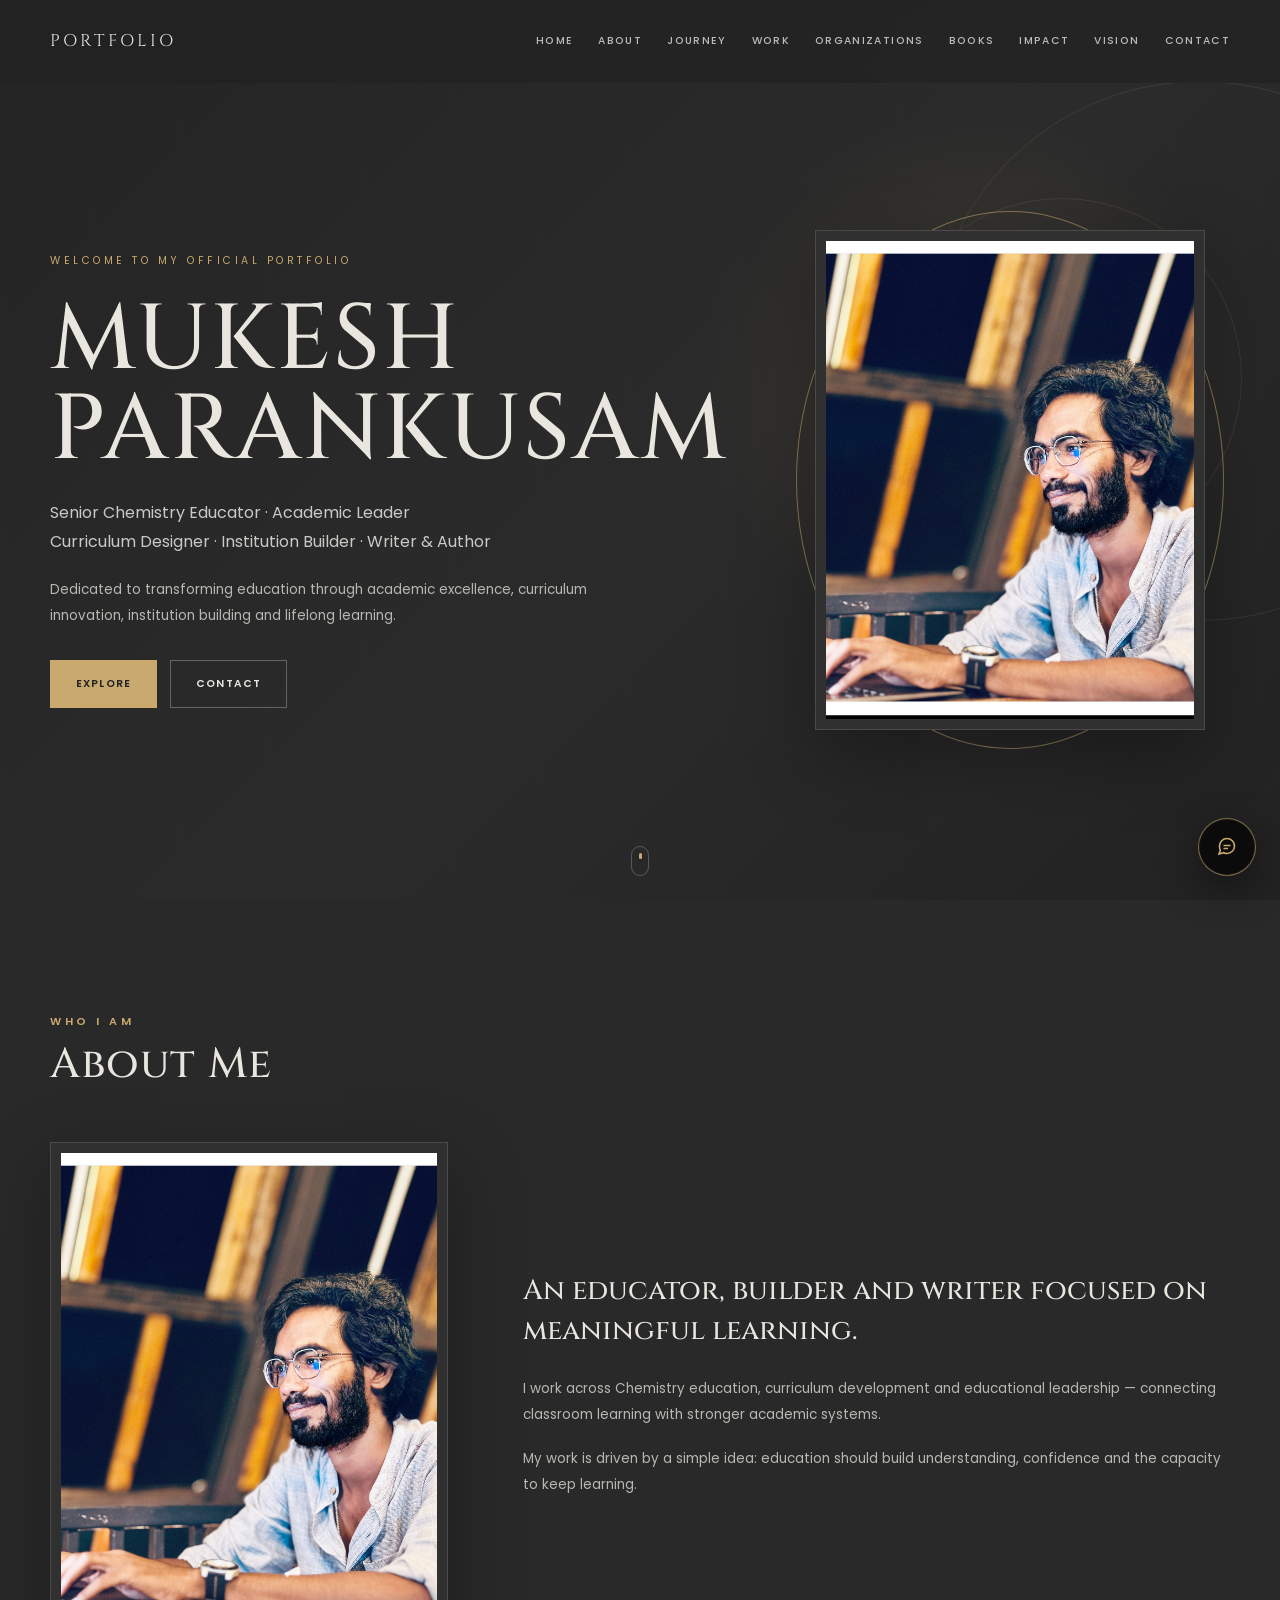
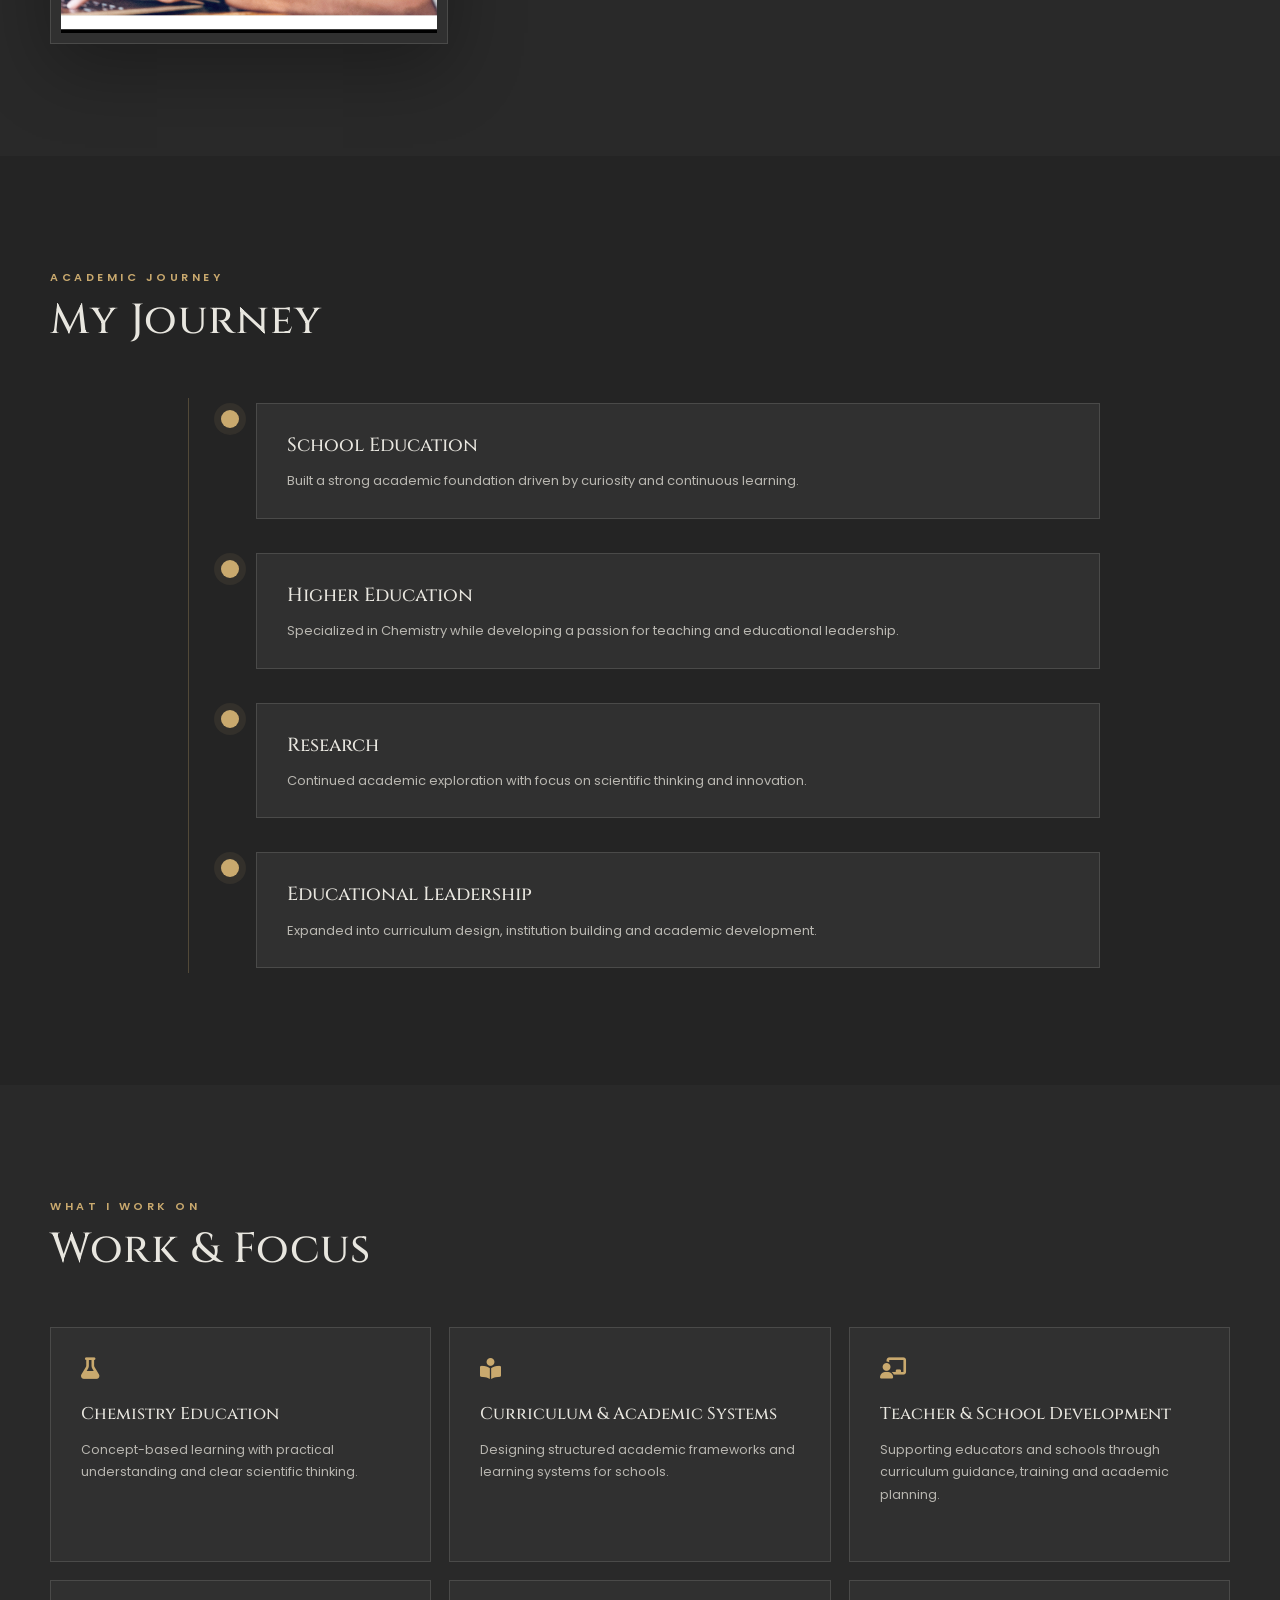
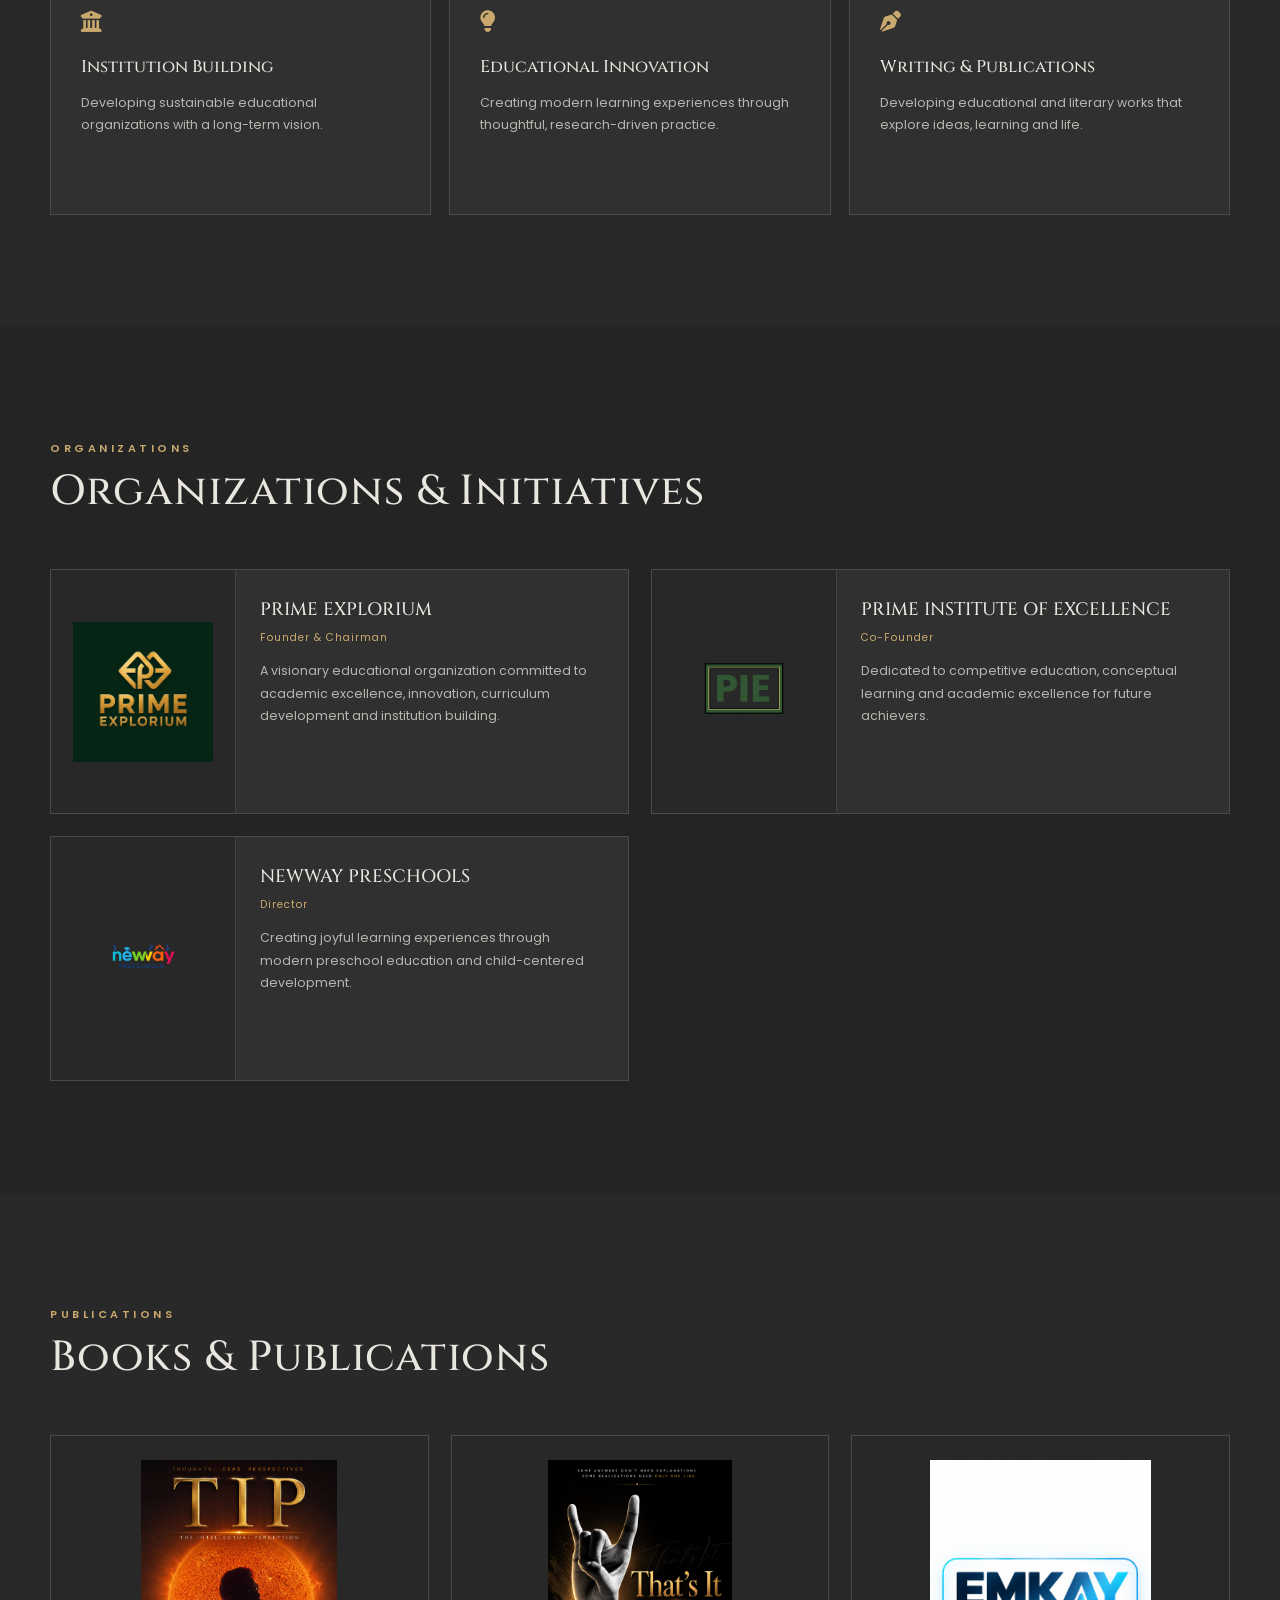
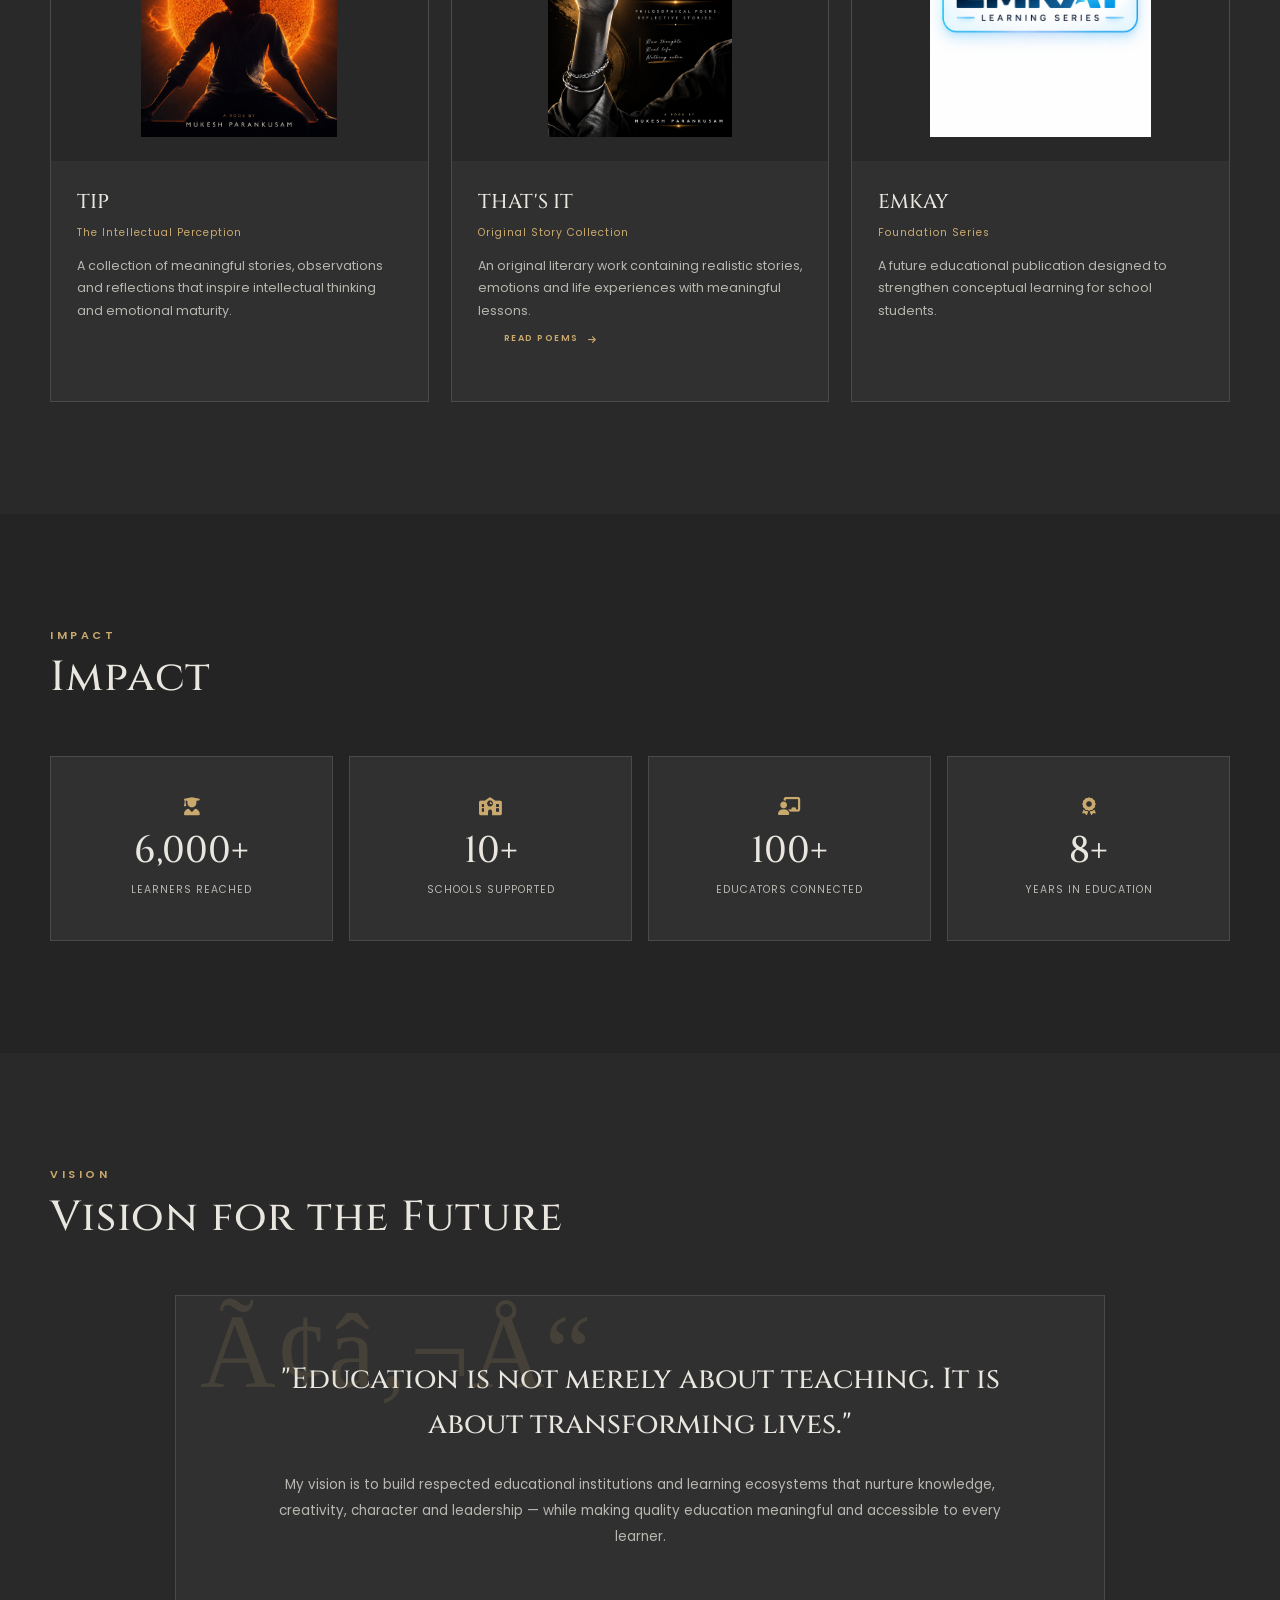
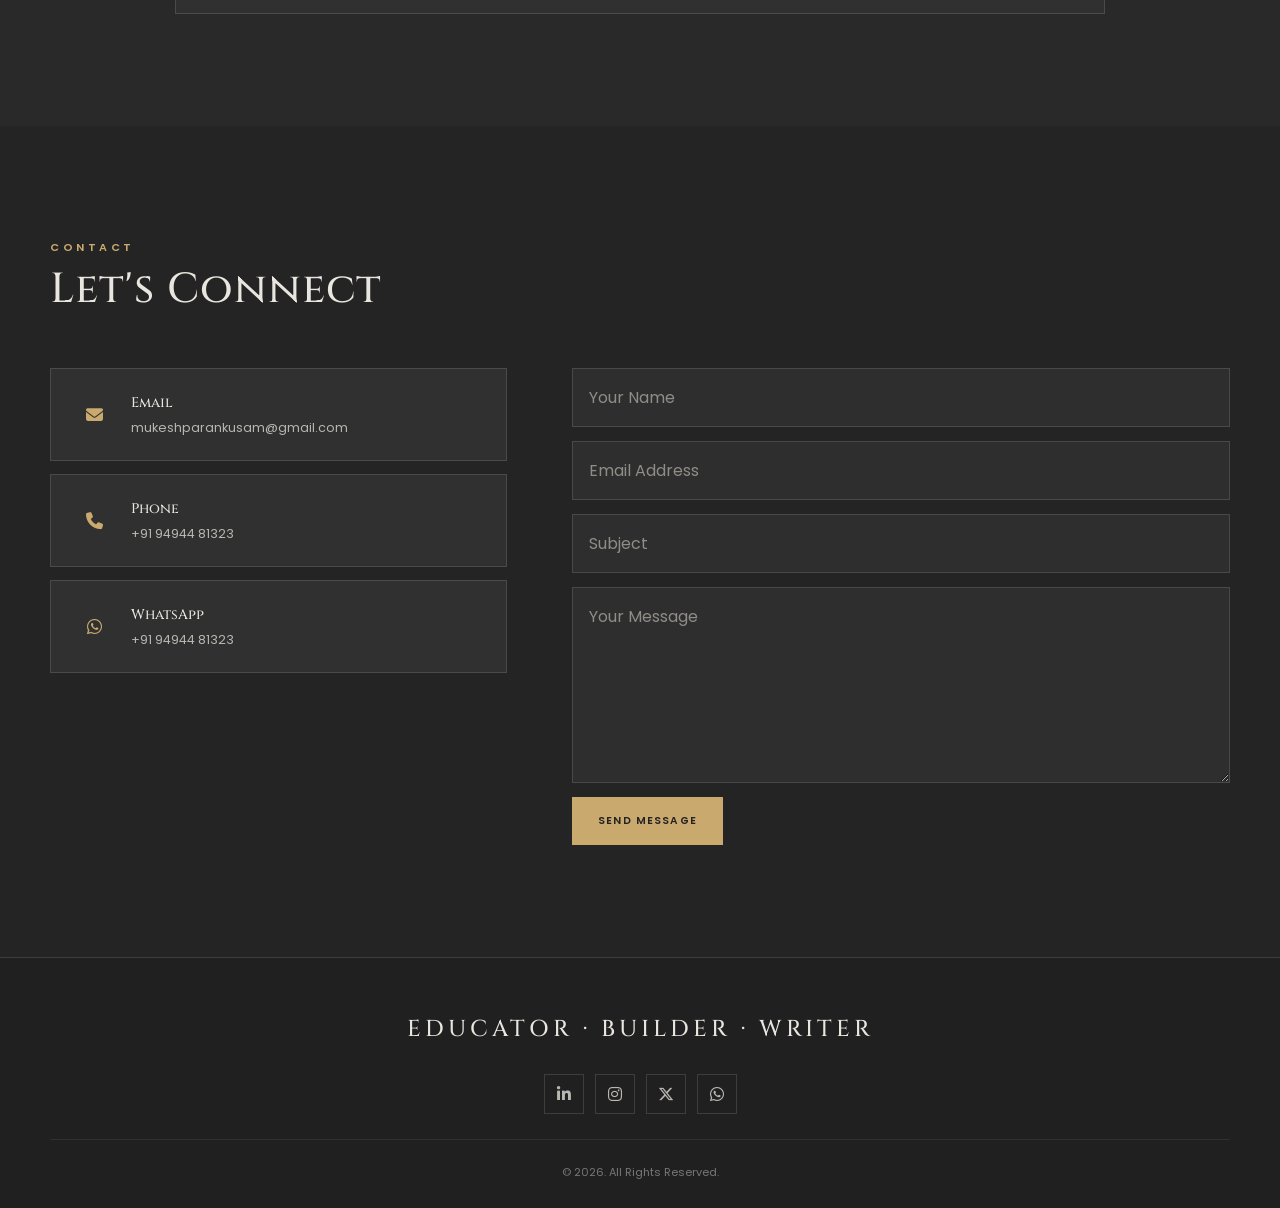
==== commit c8d29d32: "Update fmt.Println to print 'Goodbye World'" ====
--- a/index.html
+++ b/index.html
@@ -1,598 +1,276 @@
+
+
+
 <!DOCTYPE html>
+
 <html lang="en">
-
 <head>
-
-    <meta charset="UTF-8">
-    <meta name="viewport" content="width=device-width, initial-scale=1.0">
-
-    <title>Mukesh Parankusam | Official Portfolio</title>
-
-    <meta name="description"
-        content="Official Portfolio of Mukesh Parankusam - Senior Chemistry Educator, Academic Leader, Institution Builder, Curriculum Designer and Writer.">
-
-    <link rel="preconnect" href="https://fonts.googleapis.com">
-    <link rel="preconnect" href="https://fonts.gstatic.com" crossorigin>
-
-    <link
-        href="https://fonts.googleapis.com/css2?family=Cinzel:wght@400;500;600;700;800&family=Poppins:wght@300;400;500;600;700&display=swap"
-        rel="stylesheet">
-
-    <link rel="stylesheet"
-        href="https://cdnjs.cloudflare.com/ajax/libs/font-awesome/6.7.2/css/all.min.css">
-
-    <link rel="stylesheet" href="style.css">
-
+<meta charset="utf-8"/>
+<meta content="width=device-width, initial-scale=1.0" name="viewport"/>
+<!-- PRIMARY SEO -->
+<title>Mukesh Parankusam | Educator, Academic Leader &amp; Institution Builder</title>
+<meta content="Mukesh Parankusam — Senior Chemistry Educator, Academic Leader, Curriculum Designer, Institution Builder, Writer &amp; Author." name="description"/>
+<meta content="Mukesh Parankusam, Mukesh Parankusam Chemistry, Mukesh Parankusam Educator, Senior Chemistry Educator, Chemistry Educator India, Academic Leader, Curriculum Designer, Institution Builder, Writer and Author, PRIME EXPLORIUM, Prime Institute of Excellence" name="keywords"/>
+<meta content="Mukesh Parankusam" name="author"/>
+<meta content="index, follow, max-image-preview:large" name="robots"/>
+<meta content="index, follow" name="googlebot"/>
+<link href="/assets/images/mukesh-favicon-512.png?v=2" rel="icon" type="image/png"/>
+<link rel="stylesheet" href="ai-chat.css"/>
+<link href="/assets/images/mukesh-favicon-512.png?v=2" rel="apple-touch-icon"/>
+<!-- CANONICAL -->
+<link href="https://mukeshparankusam.co.in/" rel="canonical"/>
+<!-- OPEN GRAPH -->
+<meta content="website" property="og:type"/>
+<meta content="Mukesh Parankusam | Official Portfolio" property="og:title"/>
+<meta content="Official website of Mukesh Parankusam — Senior Chemistry Educator, Academic Leader, Curriculum Designer, Institution Builder, Writer and Author." property="og:description"/>
+<meta content="https://mukeshparankusam.co.in/" property="og:url"/>
+<meta content="Mukesh Parankusam" property="og:site_name"/>
+<meta content="en_IN" property="og:locale"/>
+<meta content="https://mukeshparankusam.co.in/assets/images/profile.jpg" property="og:image"/>
+<meta content="Mukesh Parankusam" property="og:image:alt"/>
+<!-- X / TWITTER -->
+<meta content="summary_large_image" name="twitter:card"/>
+<meta content="Mukesh Parankusam | Official Portfolio" name="twitter:title"/>
+<meta content="Official website of Mukesh Parankusam — Senior Chemistry Educator, Academic Leader, Curriculum Designer, Institution Builder, Writer and Author." name="twitter:description"/>
+<meta content="https://mukeshparankusam.co.in/assets/images/profile.jpg" name="twitter:image"/>
+<meta content="Mukesh Parankusam" name="twitter:image:alt"/>
+<!-- STRUCTURED DATA: PERSON -->
+<script type="application/ld+json">
+    {
+        "@context": "https://schema.org",
+        "@type": "Person",
+        "@id": "https://mukeshparankusam.co.in/#person",
+        "name": "Mukesh Parankusam",
+        "url": "https://mukeshparankusam.co.in/",
+        "image": "https://mukeshparankusam.co.in/assets/images/profile.jpg",
+        "jobTitle": [
+            "Senior Chemistry Educator",
+            "Academic Leader",
+            "Institution Builder",
+            "Curriculum Designer",
+            "Writer & Author"
+        ],
+        "knowsAbout": [
+            "Chemistry Education",
+            "Academic Leadership",
+            "Curriculum Design",
+            "Institution Building",
+            "Science Education"
+        ],
+        "sameAs": [
+            "https://www.linkedin.com/in/dr-mukesh-parankusam-172192324",
+            "https://www.instagram.com/lordemkay/",
+            "https://x.com/lordemkay"
+        ]
+    }
+    </script>
+<!-- STRUCTURED DATA: WEBSITE -->
+<script type="application/ld+json">
+    {
+        "@context": "https://schema.org",
+        "@type": "WebSite",
+        "@id": "https://mukeshparankusam.co.in/#website",
+        "name": "Mukesh Parankusam",
+        "url": "https://mukeshparankusam.co.in/",
+        "description": "Official website of Mukesh Parankusam.",
+        "publisher": {
+            "@id": "https://mukeshparankusam.co.in/#person"
+        }
+    }
+    </script>
+<!-- PERFORMANCE -->
+<link href="https://fonts.googleapis.com" rel="preconnect"/>
+<link crossorigin="" href="https://fonts.gstatic.com" rel="preconnect"/>
+<!-- FONTS -->
+<link href="https://fonts.googleapis.com/css2?family=Cinzel:wght@400;500;600;700;800&amp;family=Poppins:wght@300;400;500;600;700&amp;display=swap" rel="stylesheet"/>
+<!-- FONT AWESOME -->
+<link href="https://cdnjs.cloudflare.com/ajax/libs/font-awesome/6.7.2/css/all.min.css" rel="stylesheet"/>
+<!-- MAIN CSS -->
+<link href="style.css?v=20260909" rel="stylesheet"/>
 </head>
-
 <body>
-
-    <!-- PRELOADER -->
-
-    <div id="preloader">
-
-        <div class="loader">
-
-            <h1>MUKESH</h1>
-
-            <span>PARANKUSAM</span>
-
-        </div>
-
-    </div>
-
-    <!-- CURSOR -->
-
-    <div class="cursor"></div>
-    <div class="cursor2"></div>
-
-    <!-- HEADER -->
-
-    <header id="header">
-
-        <div class="container nav-container">
-
-            <a href="#" class="logo">
-
-                <span>M</span>UKESH
-
-            </a>
-
-            <nav>
-
-                <ul id="navMenu">
-
-                    <li><a href="#home">Home</a></li>
-
-                    <li><a href="#about">About</a></li>
-
-                    <li><a href="#journey">Journey</a></li>
-
-                    <li><a href="#organizations">Organizations</a></li>
-
-                    <li><a href="#books">Books</a></li>
-
-                    <li><a href="#contact">Contact</a></li>
-
-                </ul>
-
-            </nav>
-
-            <div class="menu-btn">
-
-                <i class="fas fa-bars"></i>
-
-            </div>
-
-        </div>
-
-    </header>
-
-    <!-- HERO -->
-
-    <section class="hero" id="home">
-
-        <div class="hero-bg"></div>
-
-        <div class="gold-circle one"></div>
-        <div class="gold-circle two"></div>
-        <div class="gold-circle three"></div>
-
-        <div class="container hero-container">
-
-            <div class="hero-left">
-
-                <p class="hero-tag">
+<!-- PRELOADER -->
+<div id="preloader">
+<div class="loader">
+<h1>MUKESH</h1>
+<span>PARANKUSAM</span>
+</div>
+</div>
+<!-- CURSOR -->
+<div class="cursor"></div>
+<div class="cursor2"></div>
+<!-- HEADER -->
+<header id="header">
+<div class="container nav-container">
+<a class="logo" href="#">PORTFOLIO</a>
+<nav>
+<ul id="navMenu">
+<li><a href="#home">HOME</a></li>
+<li><a href="#about">ABOUT</a></li>
+<li><a href="#journey">JOURNEY</a></li>
+<li><a href="#work">WORK</a></li>
+<li><a href="#organizations">ORGANIZATIONS</a></li>
+<li><a href="#books">BOOKS</a></li>
+<li><a href="#impact">IMPACT</a></li><li><a href="#vision">VISION</a></li><li><a href="#contact">CONTACT</a></li></ul>
+</nav>
+<div class="menu-btn">
+<i class="fas fa-bars"></i>
+</div>
+</div>
+</header>
+<!-- HERO -->
+<section class="hero" id="home">
+<div class="hero-bg"></div>
+<div class="gold-circle one"></div>
+<div class="gold-circle two"></div>
+<div class="gold-circle three"></div>
+<div class="container hero-container">
+<div class="hero-left">
+<p class="hero-tag">
 
                     WELCOME TO MY OFFICIAL PORTFOLIO
 
                 </p>
-
-                <h1>
-
-                    <span>MUKESH</span><br>
+<h1>
+<span>MUKESH</span><br/>
 
                     PARANKUSAM
 
                 </h1>
-
-                <h2>
-
-                    Senior Chemistry Educator<br>
-
-                    Academic Leader<br>
-
-                    Institution Builder<br>
-
-                    Curriculum Designer<br>
-
-                    Writer & Author
-
-                </h2>
-
-                <p class="hero-description">
+<h2>Senior Chemistry Educator · Academic Leader<br/>Curriculum Designer · Institution Builder · Writer &amp; Author</h2>
+<p class="hero-description">
 
                     Dedicated to transforming education through
                     academic excellence, curriculum innovation,
                     institution building and lifelong learning.
 
                 </p>
-
-                <div class="hero-buttons">
-
-                    <a href="#about" class="btn gold">
+<div class="hero-buttons">
+<a class="btn gold" href="#about">
 
                         Explore
 
                     </a>
-
-                    <a href="#contact" class="btn outline">
+<a class="btn outline" href="#contact">
 
                         Contact
 
                     </a>
-
-                </div>
-
-                <div class="hero-stats">
-
-                    <div class="stat-box">
-
-                        <h3>8+</h3>
-
-                        <p>Years Experience</p>
-
-                    </div>
-
-                    <div class="stat-box">
-
-                        <h3>5000+</h3>
-
-                        <p>Learners Impacted</p>
-
-                    </div>
-
-                    <div class="stat-box">
-
-                        <h3>10+</h3>
-
-                        <p>Schools Supported</p>
-
-                    </div>
-
-                </div>
-
-            </div>
-
-            <div class="hero-right">
-
-                <div class="profile-wrapper">
-
-                    <div class="gold-ring"></div>
-
-                    <img src="assets/images/profile.jpg" alt="Mukesh Parankusam">
-
-                </div>
-
-            </div>
-
-        </div>
-
-        <div class="scroll-indicator">
-
-            <span></span>
-
-        </div>
-
-    </section>
-        <!-- ================= ABOUT ================= -->
-
-    <section class="about section" id="about">
-
-        <div class="container">
-
-            <div class="section-heading">
-
-                <span>WHO I AM</span>
-
-                <h2>About Me</h2>
-
-            </div>
-
-            <div class="about-grid">
-
-                <div class="about-image">
-
-                    <div class="image-card">
-
-                        <img src="[data-uri]" alt="Mukesh Parankusam">
-
-                    </div>
-
-                </div>
-
-                <div class="about-content">
-
-                    <h3>
-
-                        Transforming Education Through Vision,
-                        Innovation & Leadership
-
-                    </h3>
-
-                    <p>
-
-                        I am Mukesh Parankusam, a passionate
-                        Chemistry Educator, Academic Leader,
-                        Institution Builder and Curriculum
-                        Designer committed to creating meaningful
-                        educational experiences.
-
-                    </p>
-
-                    <p>
-
-                        My mission is to empower students,
-                        strengthen educational institutions,
-                        support teachers and build learning
-                        ecosystems that inspire excellence.
-
-                    </p>
-
-                    <div class="about-highlights">
-
-                        <div class="highlight">
-
-                            <i class="fa-solid fa-flask"></i>
-
-                            <div>
-
-                                <h4>Senior Chemistry Educator</h4>
-
-                                <p>
-                                    Concept-based learning with
-                                    practical understanding.
-                                </p>
-
-                            </div>
-
-                        </div>
-
-                        <div class="highlight">
-
-                            <i class="fa-solid fa-school"></i>
-
-                            <div>
-
-                                <h4>Academic Leader</h4>
-
-                                <p>
-
-                                    Planning institutions,
-                                    mentoring educators and
-                                    building academic systems.
-
-                                </p>
-
-                            </div>
-
-                        </div>
-
-                        <div class="highlight">
-
-                            <i class="fa-solid fa-book-open"></i>
-
-                            <div>
-
-                                <h4>Curriculum Designer</h4>
-
-                                <p>
-
-                                    Designing academic
-                                    frameworks for schools
-                                    and organizations.
-
-                                </p>
-
-                            </div>
-
-                        </div>
-
-                        <div class="highlight">
-
-                            <i class="fa-solid fa-pen-nib"></i>
-
-                            <div>
-
-                                <h4>Writer & Author</h4>
-
-                                <p>
-
-                                    Publishing meaningful
-                                    educational and literary
-                                    works.
-
-                                </p>
-
-                            </div>
-
-                        </div>
-
-                    </div>
-
-                </div>
-
-            </div>
-
-        </div>
-
-    </section>
-
-    <!-- ================= JOURNEY ================= -->
-
-    <section class="journey section" id="journey">
-
-        <div class="container">
-
-            <div class="section-heading">
-
-                <span>ACADEMIC JOURNEY</span>
-
-                <h2>My Journey</h2>
-
-            </div>
-
-            <div class="timeline">
-
-                <div class="timeline-item">
-
-                    <div class="timeline-dot"></div>
-
-                    <div class="timeline-content">
-
-                        <h3>School Education</h3>
-
-                        <p>
+</div>
+</div>
+<div class="hero-right">
+<div class="profile-wrapper">
+<div class="gold-ring"></div>
+<img alt="Mukesh Parankusam" src="/assets/images/profile.jpg"/>
+</div>
+</div>
+</div>
+<div class="scroll-indicator">
+<span></span>
+</div>
+</section>
+<!-- ================= ABOUT ================= -->
+<section class="about section" id="about">
+<div class="container">
+<div class="section-heading">
+<span>WHO I AM</span>
+<h2>About Me</h2>
+</div>
+<div class="about-grid">
+<div class="about-image">
+<div class="image-card">
+<img alt="Mukesh Parankusam" src="/assets/images/profile.jpg"/>
+</div>
+</div>
+<div class="about-content">
+<h3>An educator, builder and writer focused on meaningful learning.</h3>
+<p>I work across Chemistry education, curriculum development and educational leadership — connecting classroom learning with stronger academic systems.</p>
+<p>My work is driven by a simple idea: education should build understanding, confidence and the capacity to keep learning.</p>
+</div>
+</div>
+</div>
+</section>
+<!-- ================= JOURNEY ================= -->
+<section class="journey section" id="journey">
+<div class="container">
+<div class="section-heading">
+<span>ACADEMIC JOURNEY</span>
+<h2>My Journey</h2>
+</div>
+<div class="timeline">
+<div class="timeline-item">
+<div class="timeline-dot"></div>
+<div class="timeline-content">
+<h3>School Education</h3>
+<p>
 
                             Built a strong academic foundation
                             driven by curiosity and continuous
                             learning.
 
                         </p>
-
-                    </div>
-
-                </div>
-
-                <div class="timeline-item">
-
-                    <div class="timeline-dot"></div>
-
-                    <div class="timeline-content">
-
-                        <h3>Higher Education</h3>
-
-                        <p>
+</div>
+</div>
+<div class="timeline-item">
+<div class="timeline-dot"></div>
+<div class="timeline-content">
+<h3>Higher Education</h3>
+<p>
 
                             Specialized in Chemistry while
                             developing a passion for teaching
                             and educational leadership.
 
                         </p>
-
-                    </div>
-
-                </div>
-
-                <div class="timeline-item">
-
-                    <div class="timeline-dot"></div>
-
-                    <div class="timeline-content">
-
-                        <h3>Research</h3>
-
-                        <p>
+</div>
+</div>
+<div class="timeline-item">
+<div class="timeline-dot"></div>
+<div class="timeline-content">
+<h3>Research</h3>
+<p>
 
                             Continued academic exploration with
                             focus on scientific thinking and
                             innovation.
 
                         </p>
-
-                    </div>
-
-                </div>
-
-                <div class="timeline-item">
-
-                    <div class="timeline-dot"></div>
-
-                    <div class="timeline-content">
-
-                        <h3>Educational Leadership</h3>
-
-                        <p>
+</div>
+</div>
+<div class="timeline-item">
+<div class="timeline-dot"></div>
+<div class="timeline-content">
+<h3>Educational Leadership</h3>
+<p>
 
                             Expanded into curriculum design,
                             institution building and academic
                             development.
 
                         </p>
-
-                    </div>
-
-                </div>
-
-            </div>
-
-        </div>
-
-    </section>
-
-    <!-- ================= EXPERIENCE ================= -->
-
-    <section class="experience section" id="experience">
-
-        <div class="container">
-
-            <div class="section-heading">
-
-                <span>PROFESSIONAL EXPERIENCE</span>
-
-                <h2>Experience</h2>
-
-            </div>
-
-            <div class="experience-wrapper">
-
-                <div class="experience-left">
-
-                    <h2>8+</h2>
-
-                    <span>Years of Experience</span>
-
-                </div>
-
-                <div class="experience-right">
-
-                    <div class="experience-card">
-
-                        <i class="fa-solid fa-flask"></i>
-
-                        <div>
-
-                            <h3>Senior Chemistry Educator</h3>
-
-                            <p>
-
-                                Delivering concept-oriented
-                                Chemistry education.
-
-                            </p>
-
-                        </div>
-
-                    </div>
-
-                    <div class="experience-card">
-
-                        <i class="fa-solid fa-graduation-cap"></i>
-
-                        <div>
-
-                            <h3>Academic Leader</h3>
-
-                            <p>
-
-                                Guiding institutions towards
-                                academic excellence.
-
-                            </p>
-
-                        </div>
-
-                    </div>
-
-                    <div class="experience-card">
-
-                        <i class="fa-solid fa-book"></i>
-
-                        <div>
-
-                            <h3>Curriculum Designer</h3>
-
-                            <p>
-
-                                Developing structured academic
-                                frameworks and learning systems.
-
-                            </p>
-
-                        </div>
-
-                    </div>
-
-                    <div class="experience-card">
-
-                        <i class="fa-solid fa-building-columns"></i>
-
-                        <div>
-
-                            <h3>Institution Builder</h3>
-
-                            <p>
-
-                                Building sustainable educational
-                                organizations with long-term
-                                vision.
-
-                            </p>
-
-                        </div>
-
-                    </div>
-
-                </div>
-
-            </div>
-
-        </div>
-
-    </section>
-        <!-- ================= ORGANIZATIONS ================= -->
-
-    <section class="organizations section" id="organizations">
-
-        <div class="container">
-
-            <div class="section-heading">
-
-                <span>ORGANIZATIONS</span>
-
-                <h2>Organizations I Lead</h2>
-
-            </div>
-
-            <div class="organization-grid">
-
-                <!-- PRIME EXPLORIUM -->
-
-                <div class="organization-card">
-
-                    <div class="organization-image">
-
-                        <img src="assets/images/prime-explorium.PNG" alt="Prime Explorium">
-
-                    </div>
-
-                    <div class="organization-content">
-
-                        <h3>PRIME EXPLORIUM</h3>
-
-                        <span>Founder & Chairman</span>
-
-                        <p>
+</div>
+</div>
+</div>
+</div>
+</section><section class="work section" id="work"><div class="container"><div class="section-heading"><span>WHAT I WORK ON</span><h2>Work &amp; Focus</h2></div><div class="projects-grid"><div class="project-card"><i class="fa-solid fa-flask"></i><h3>Chemistry Education</h3><p>Concept-based learning with practical understanding and clear scientific thinking.</p></div><div class="project-card"><i class="fa-solid fa-book-open-reader"></i><h3>Curriculum &amp; Academic Systems</h3><p>Designing structured academic frameworks and learning systems for schools.</p></div><div class="project-card"><i class="fa-solid fa-chalkboard-user"></i><h3>Teacher &amp; School Development</h3><p>Supporting educators and schools through curriculum guidance, training and academic planning.</p></div><div class="project-card"><i class="fa-solid fa-building-columns"></i><h3>Institution Building</h3><p>Developing sustainable educational organizations with a long-term vision.</p></div><div class="project-card"><i class="fa-solid fa-lightbulb"></i><h3>Educational Innovation</h3><p>Creating modern learning experiences through thoughtful, research-driven practice.</p></div><div class="project-card"><i class="fa-solid fa-pen-nib"></i><h3>Writing &amp; Publications</h3><p>Developing educational and literary works that explore ideas, learning and life.</p></div></div></div></section>
+<!-- ================= EXPERIENCE ================= -->
+<!-- ================= ORGANIZATIONS ================= -->
+<section class="organizations section" id="organizations">
+<div class="container">
+<div class="section-heading">
+<span>ORGANIZATIONS</span>
+<h2>Organizations &amp; Initiatives</h2>
+</div>
+<div class="organization-grid">
+<!-- PRIME EXPLORIUM -->
+<div class="organization-card">
+<div class="organization-image">
+<img alt="Prime Explorium" src="[data-uri]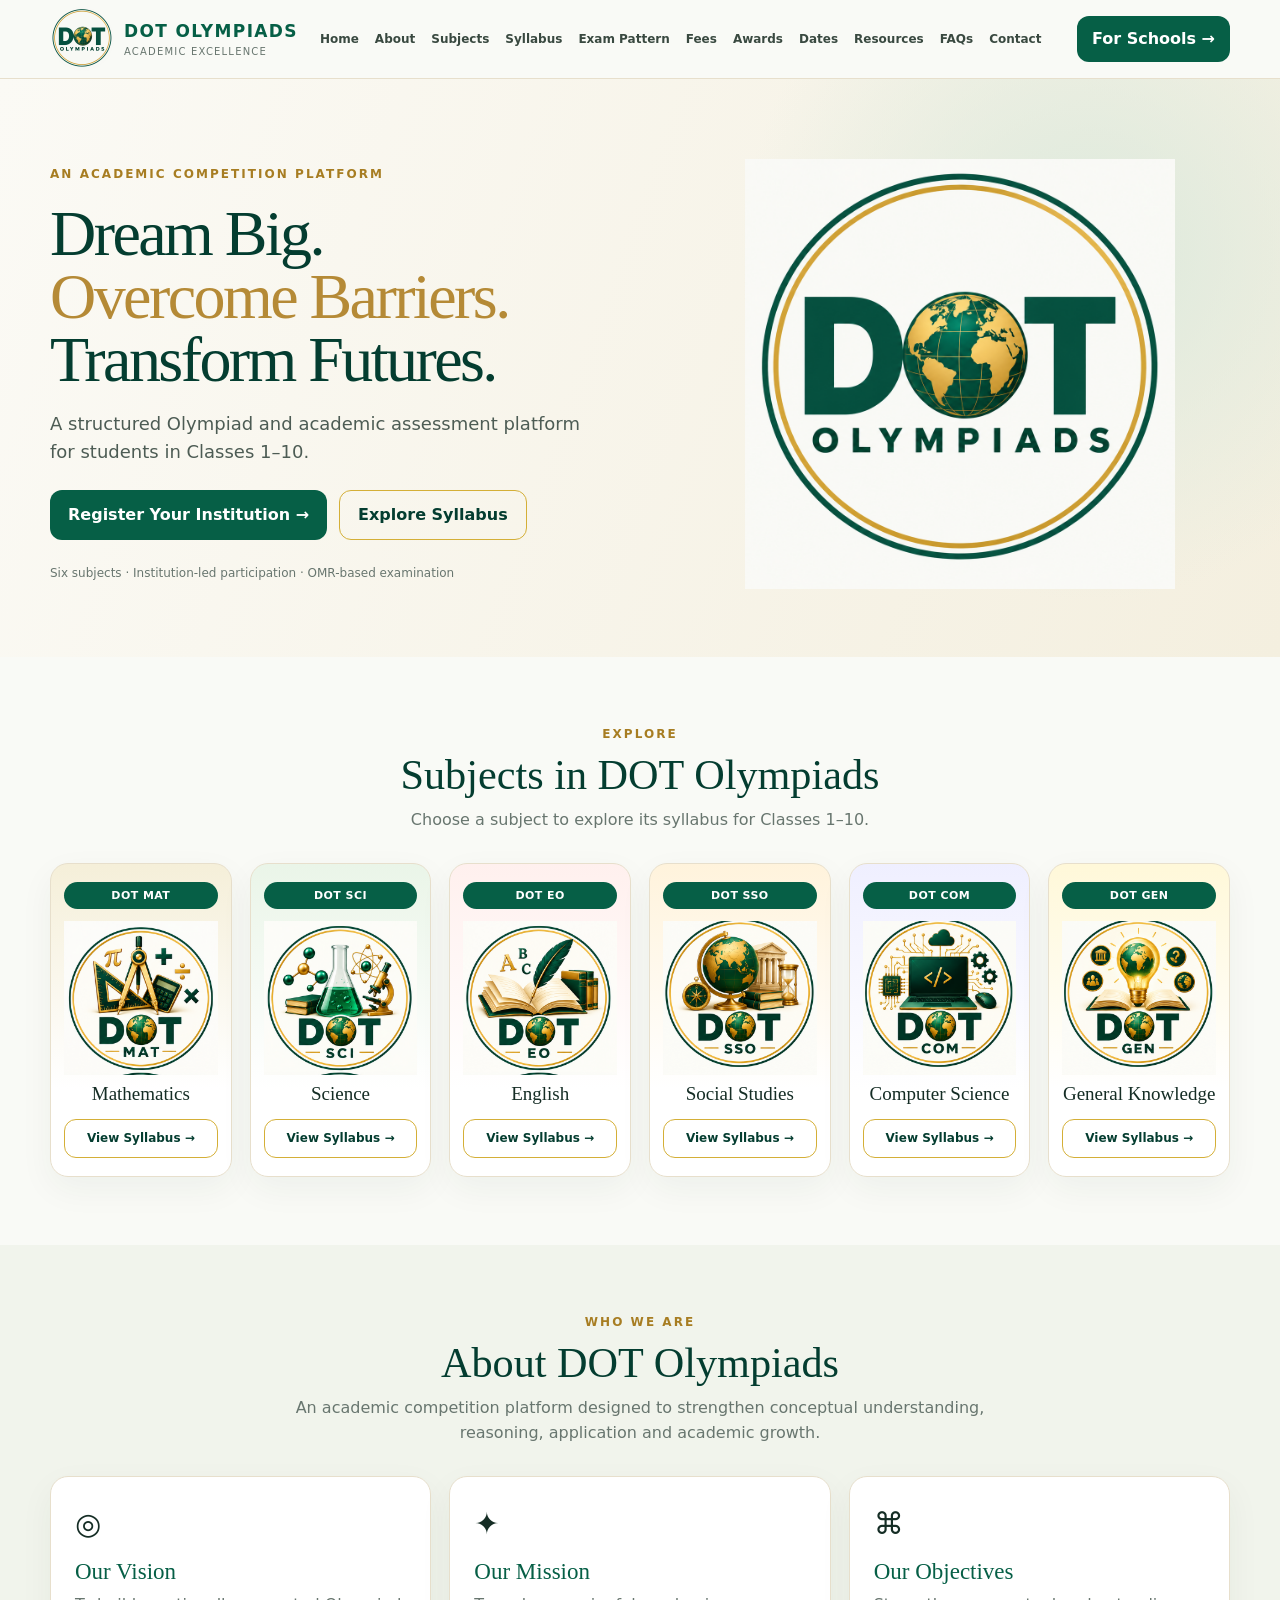
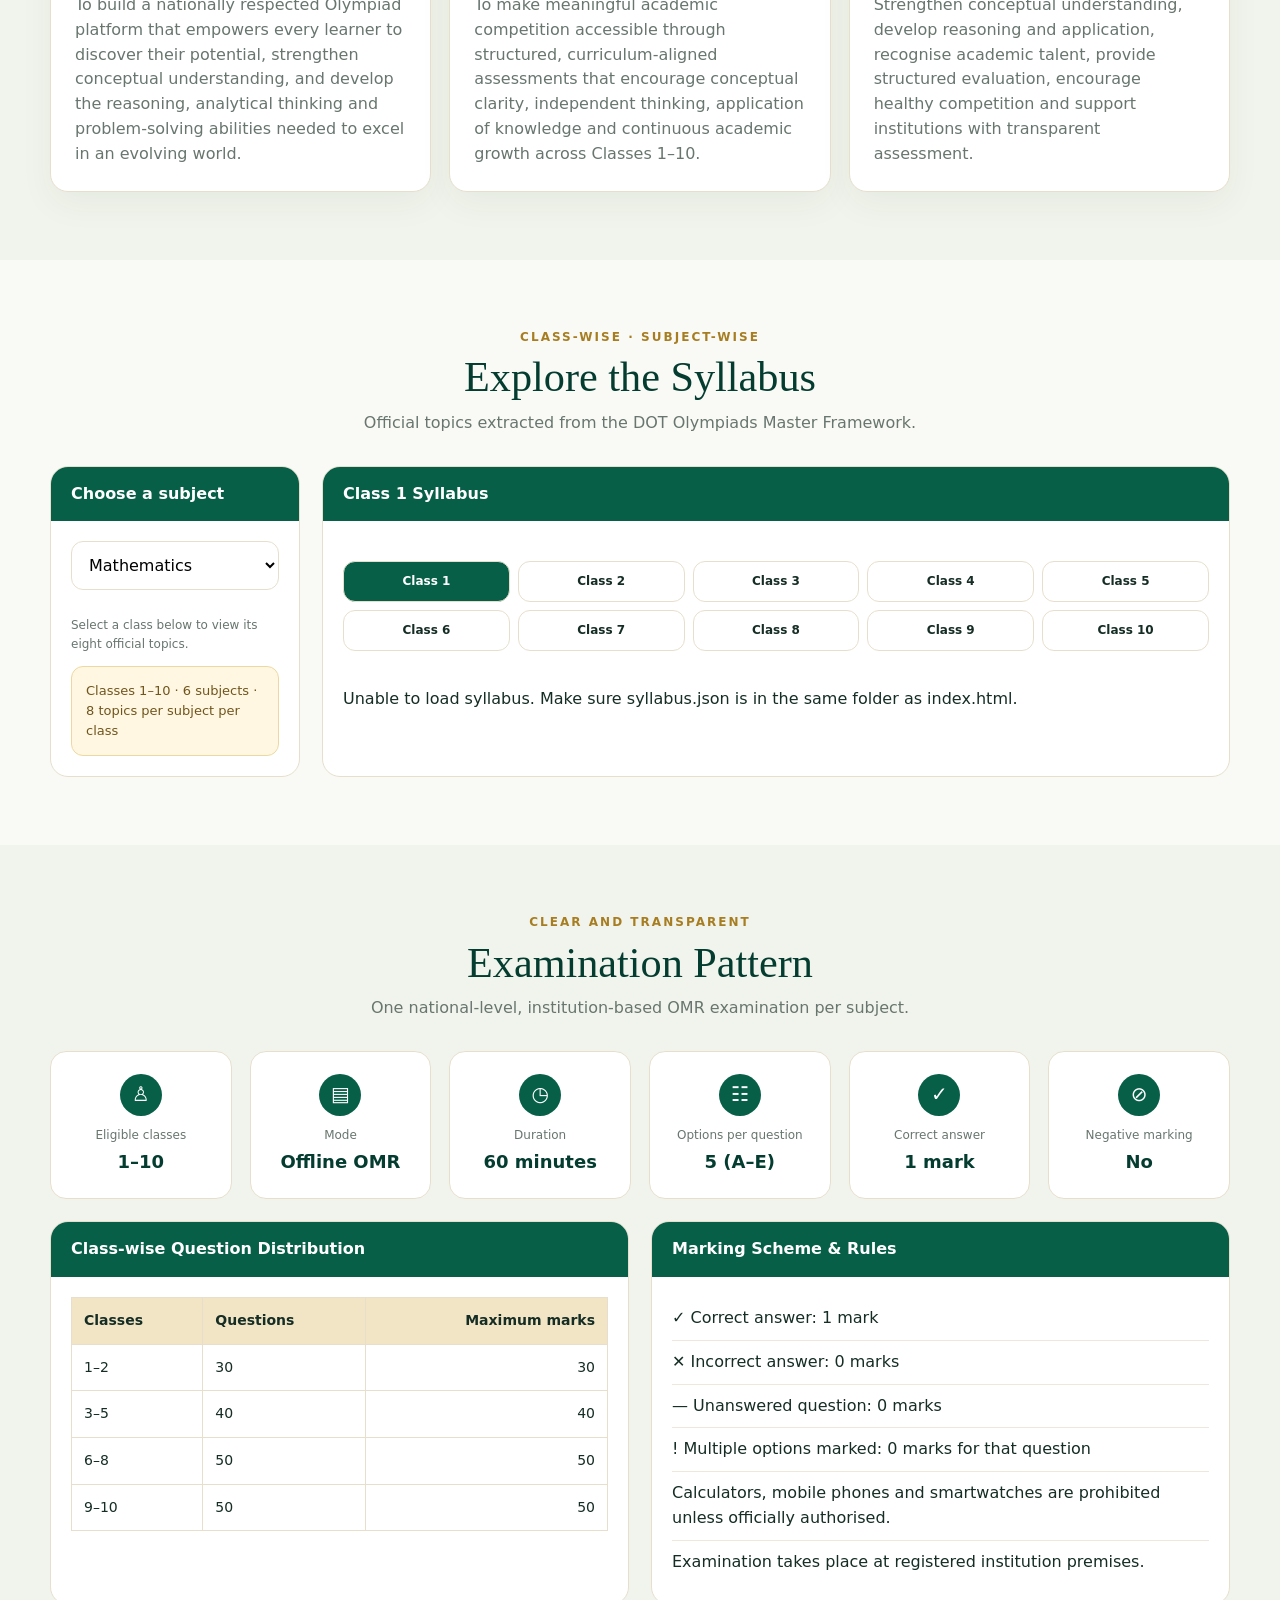
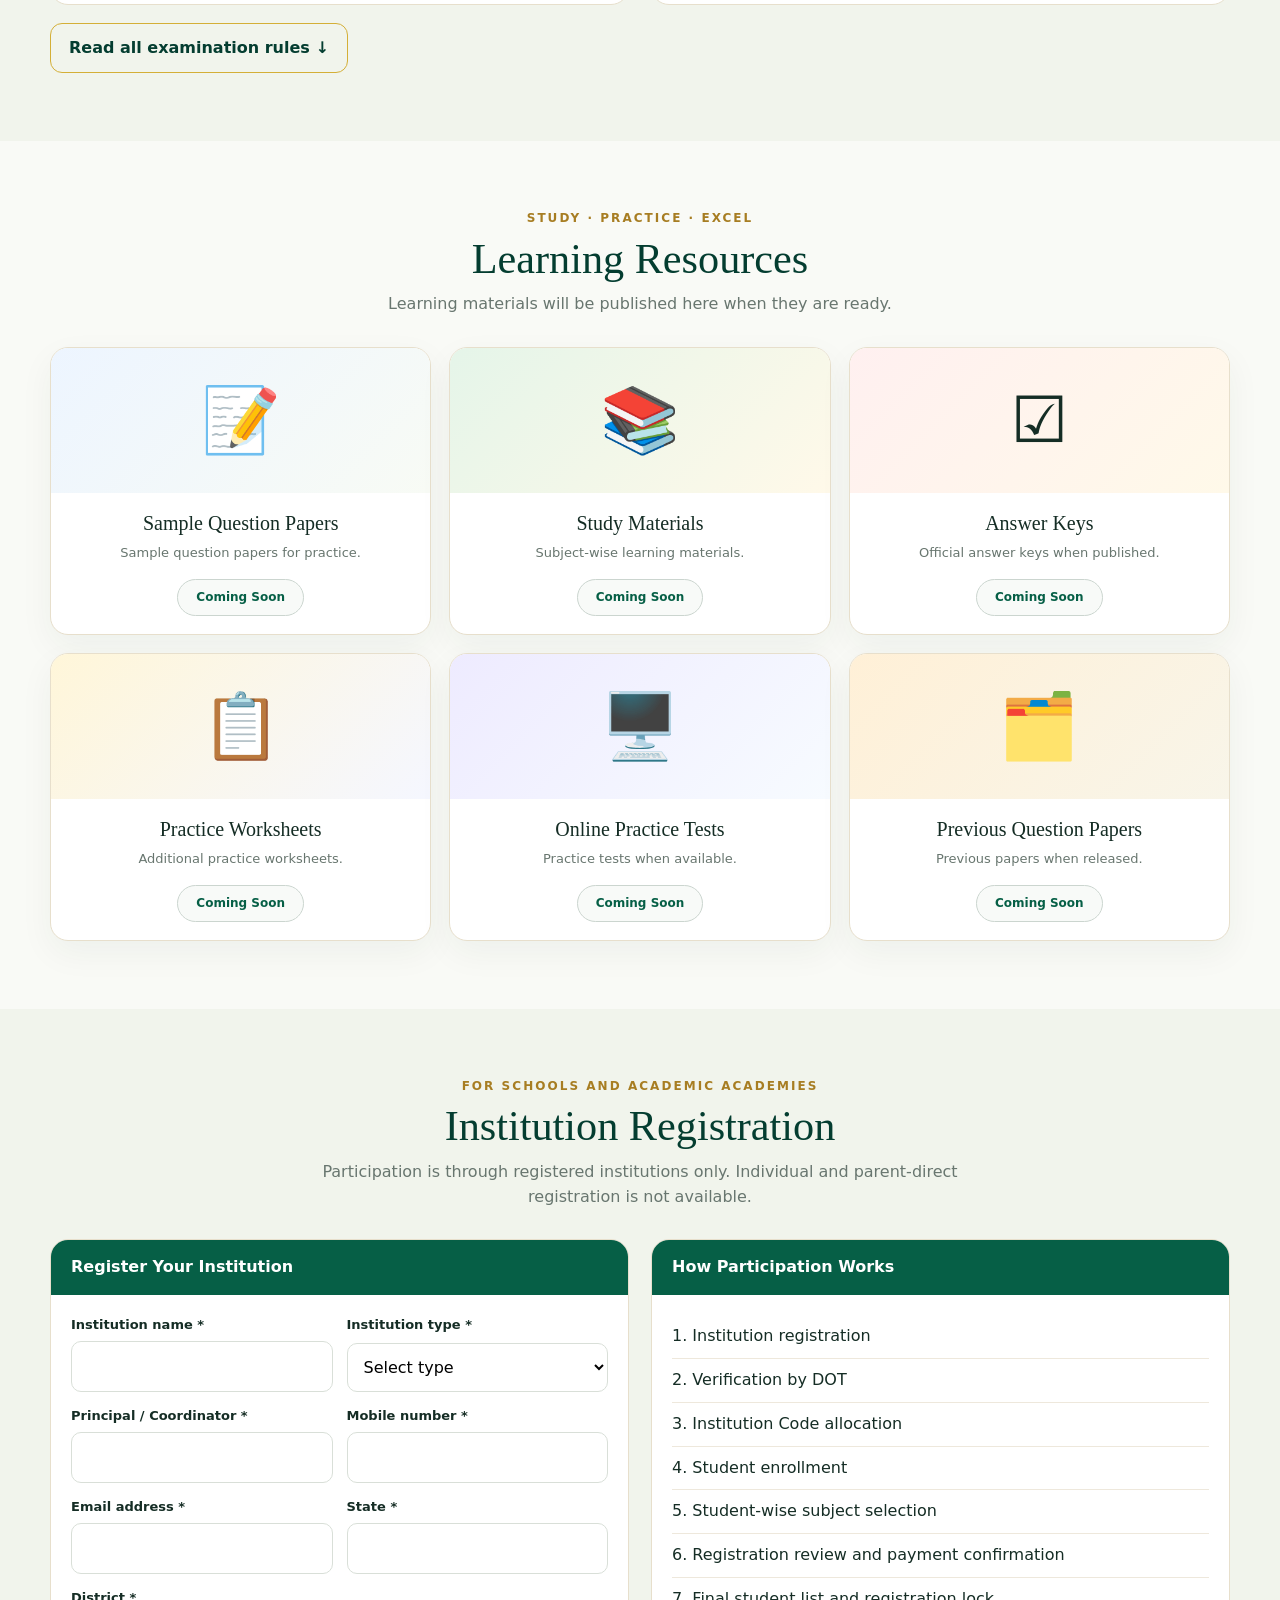
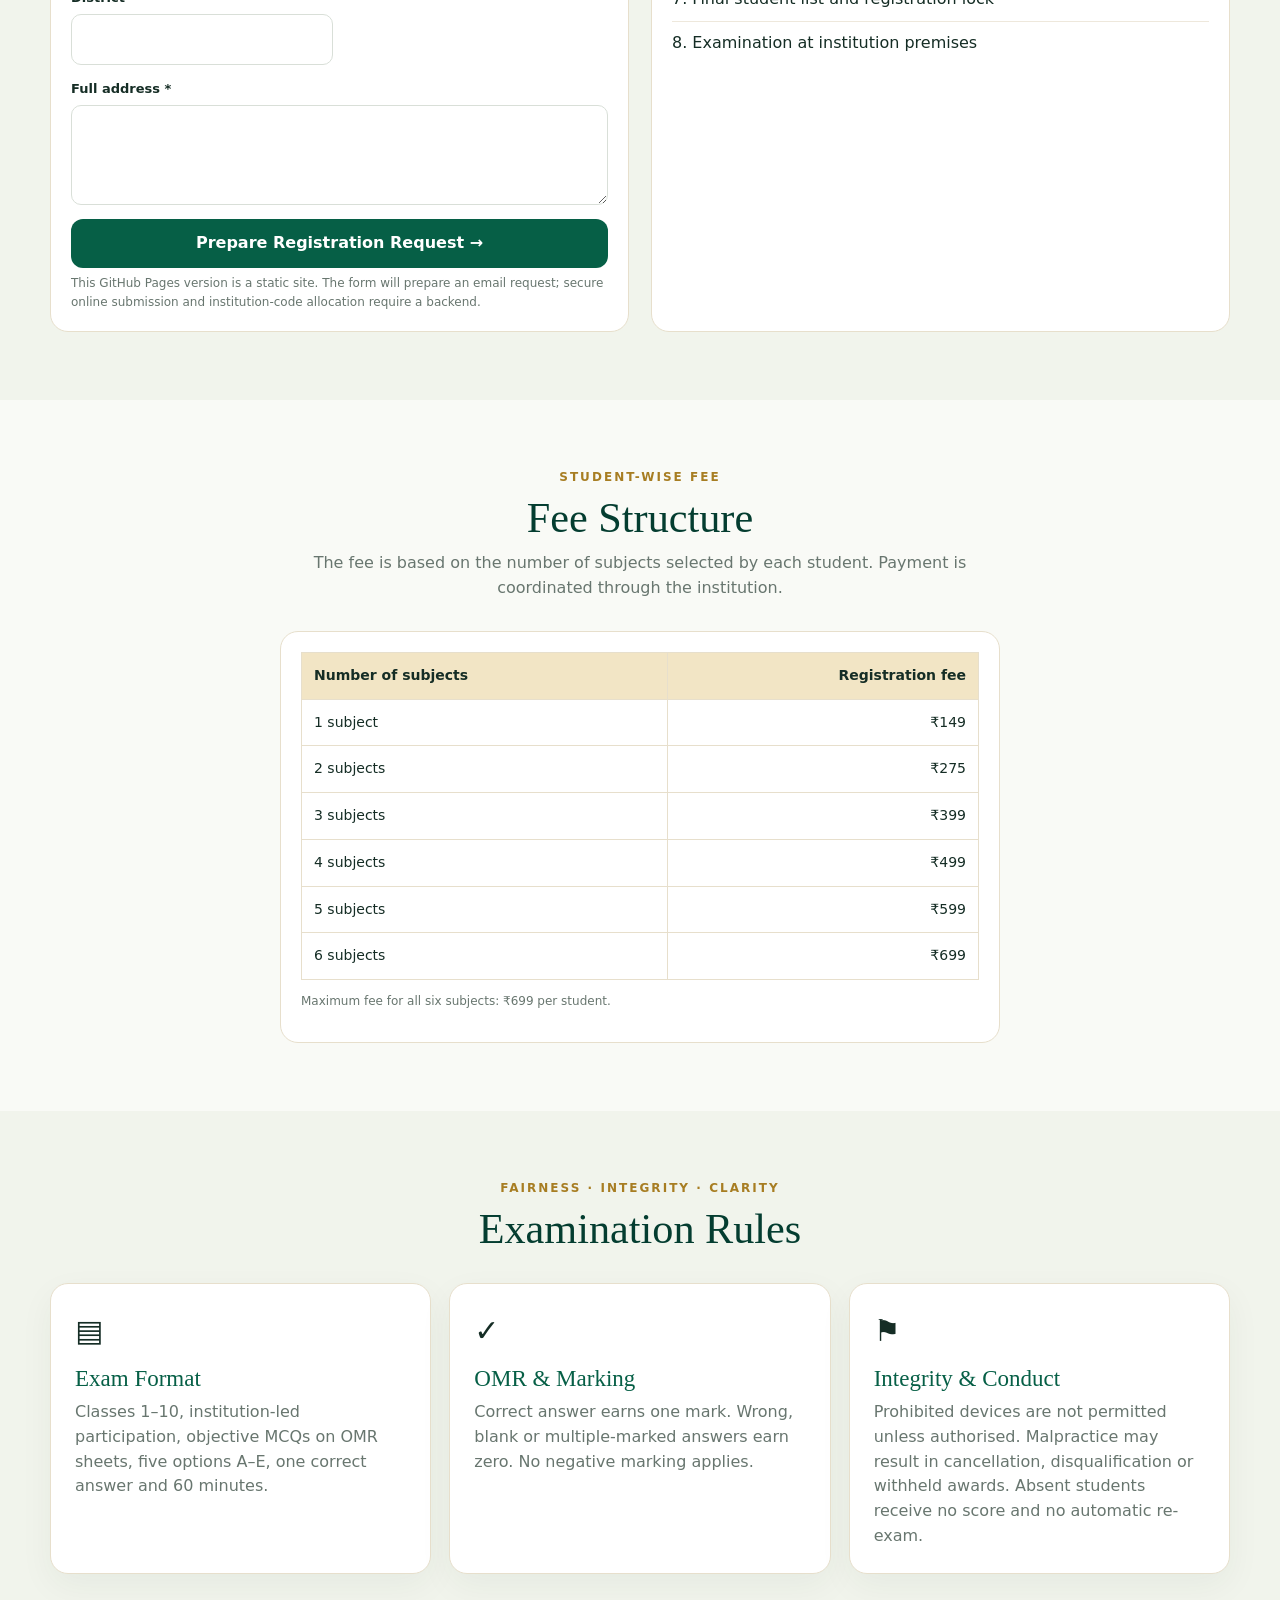
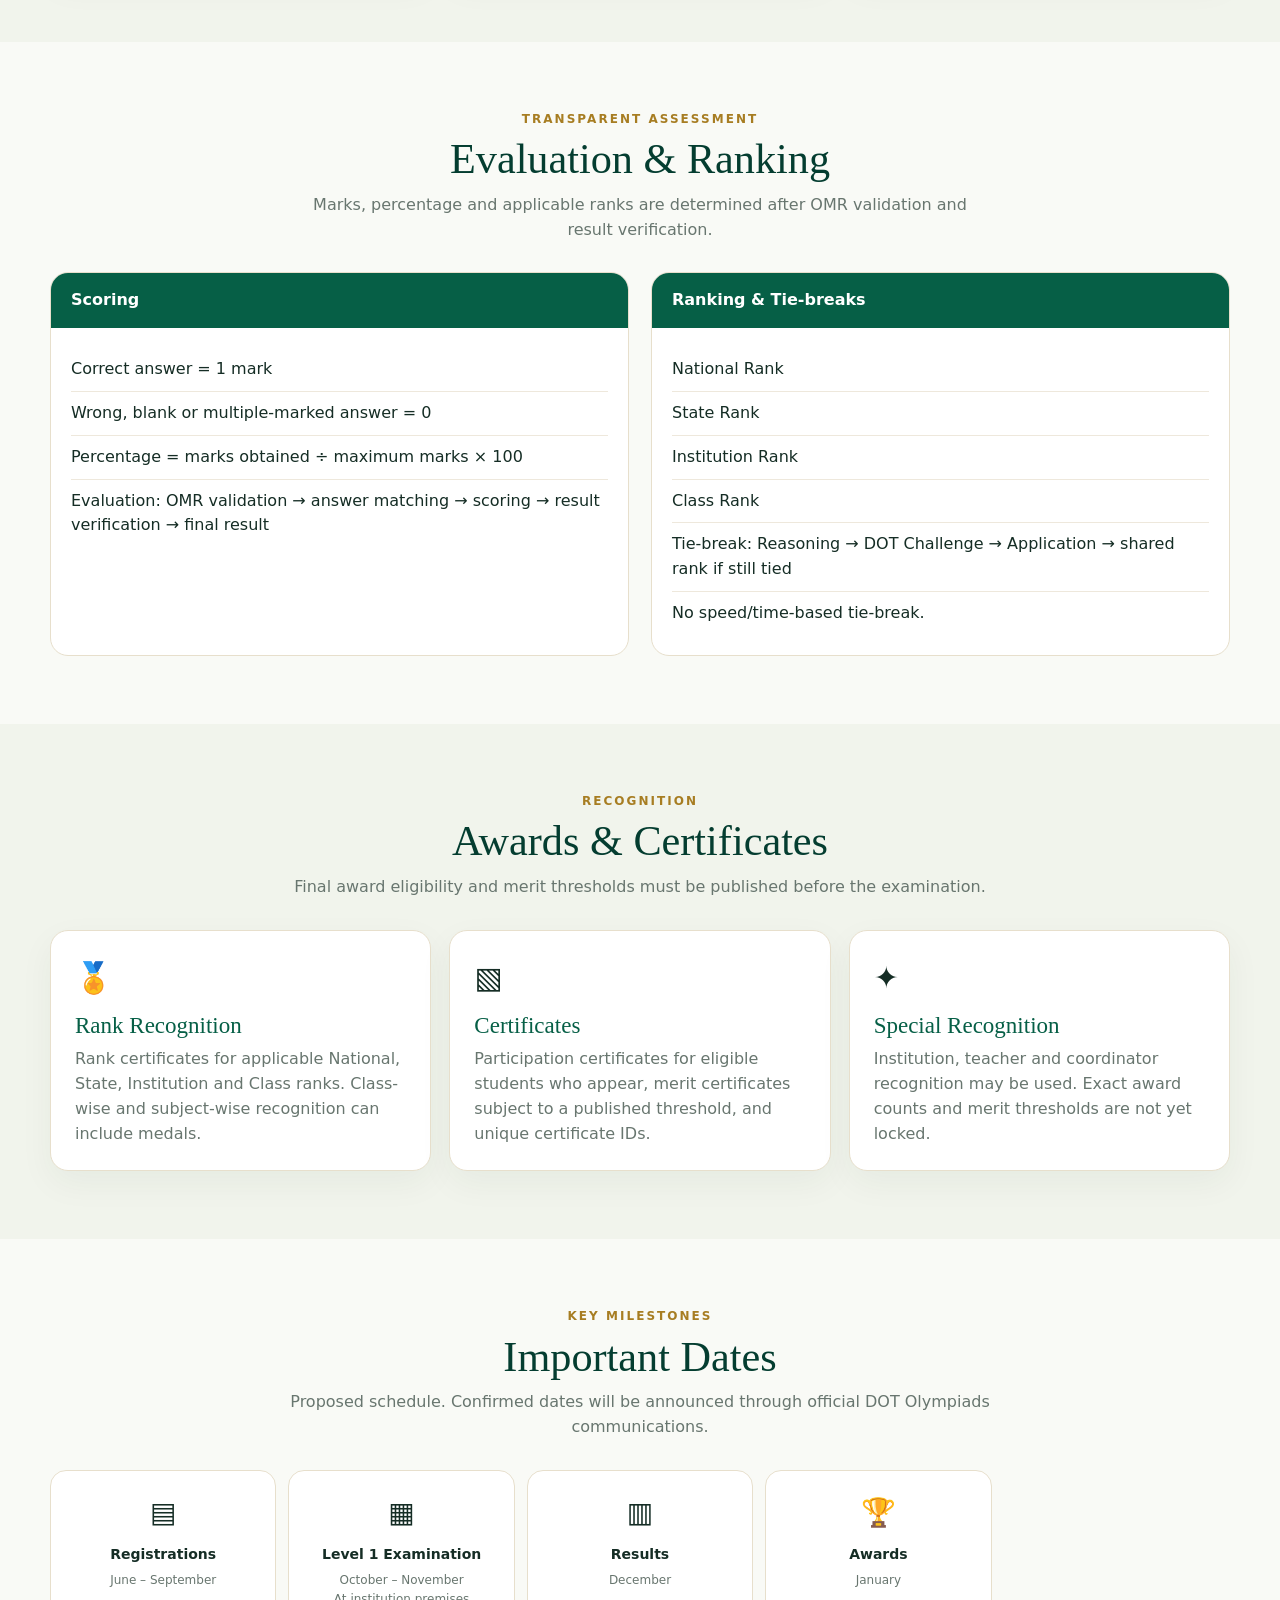
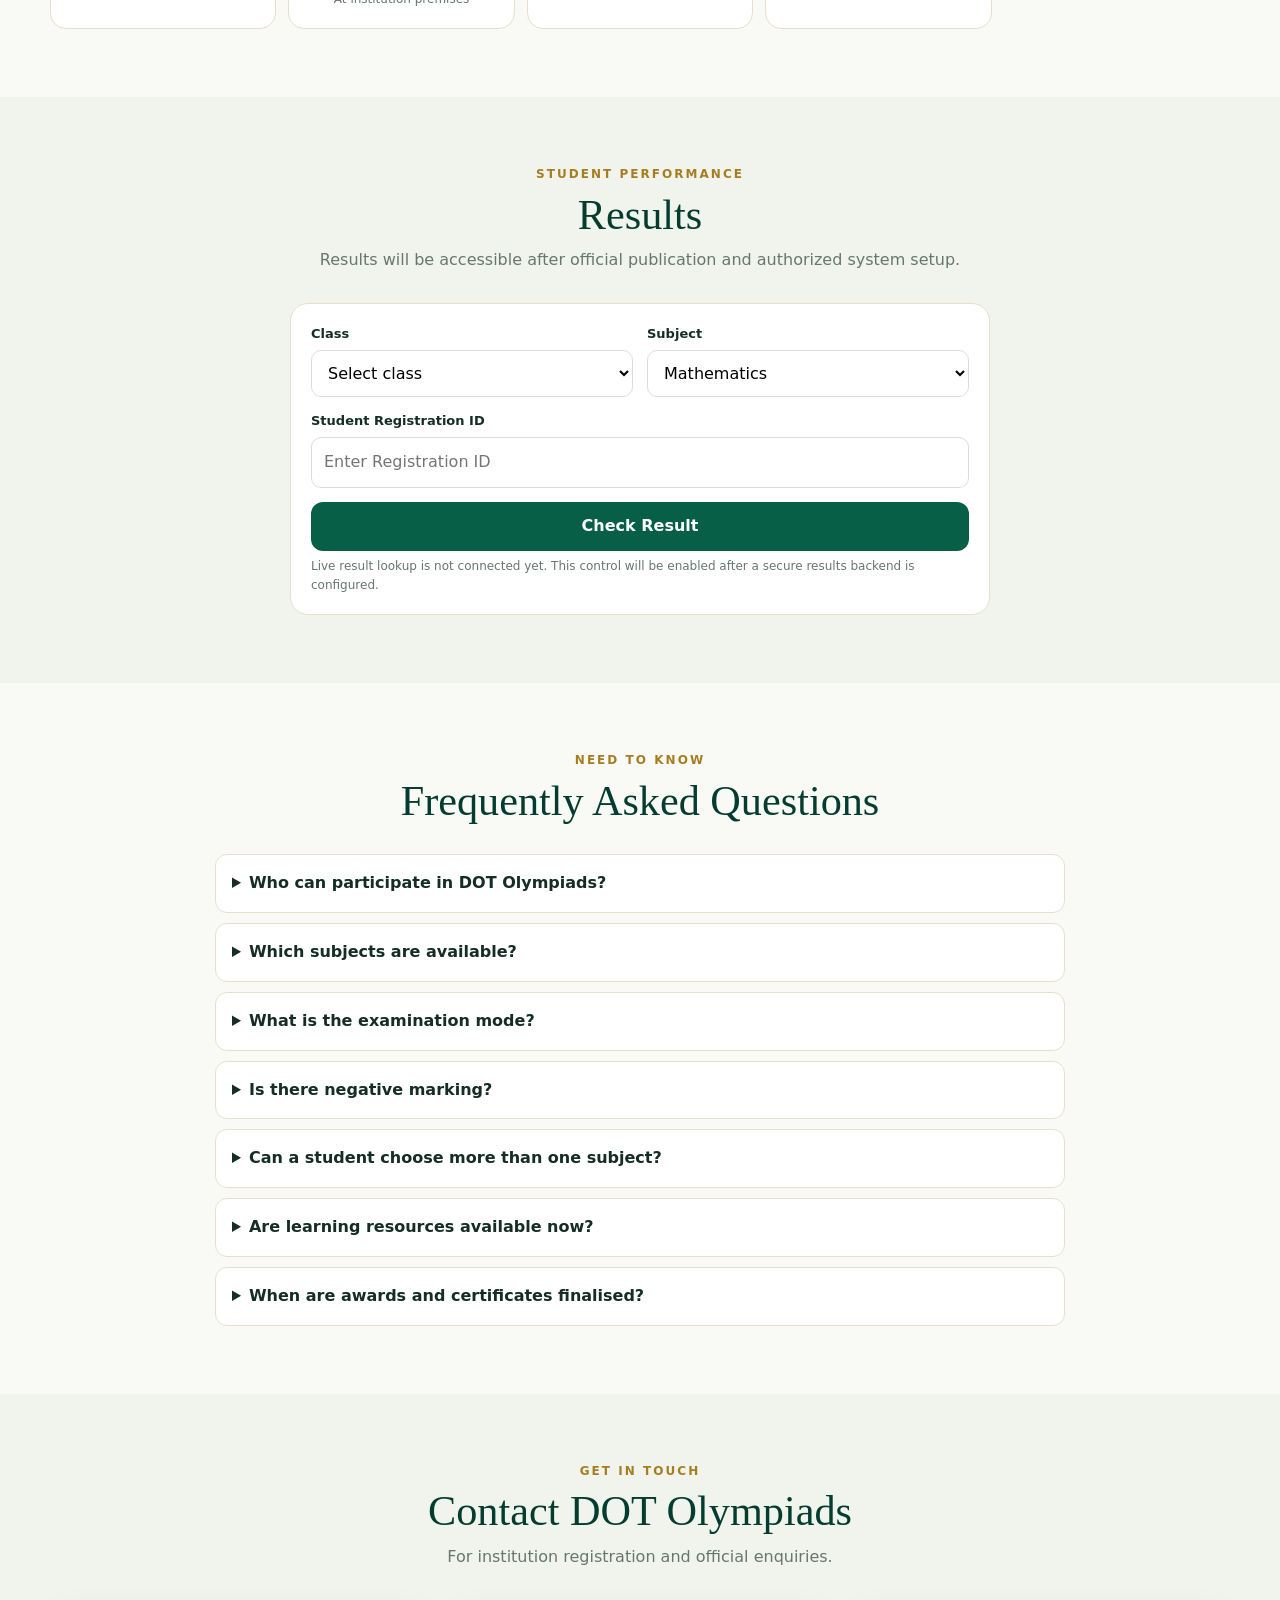
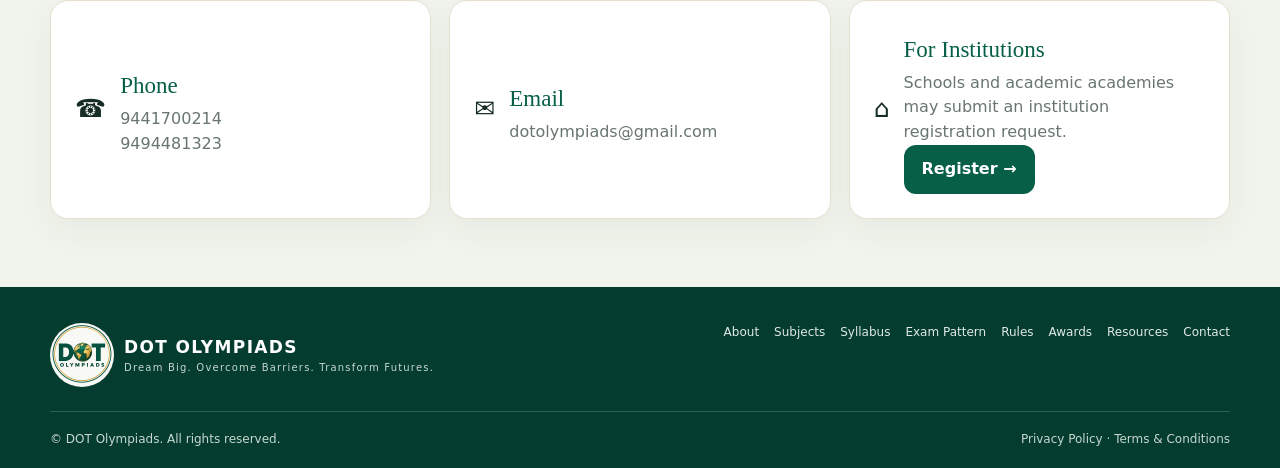
==== commit d587dc1e: "Add files via upload" ====
--- a/index.html
+++ b/index.html
@@ -1,516 +1,55 @@
-
-
-
-<!DOCTYPE html>
-
+<!doctype html>
 <html lang="en">
 <head>
-<meta charset="utf-8"/>
-<meta content="width=device-width, initial-scale=1.0" name="viewport"/>
-<!-- PRIMARY SEO -->
-<title>Mukesh Parankusam | Educator, Academic Leader &amp; Institution Builder</title>
-<meta content="Mukesh Parankusam — Senior Chemistry Educator, Academic Leader, Curriculum Designer, Institution Builder, Writer &amp; Author." name="description"/>
-<meta content="Mukesh Parankusam, Mukesh Parankusam Chemistry, Mukesh Parankusam Educator, Senior Chemistry Educator, Chemistry Educator India, Academic Leader, Curriculum Designer, Institution Builder, Writer and Author, PRIME EXPLORIUM, Prime Institute of Excellence" name="keywords"/>
-<meta content="Mukesh Parankusam" name="author"/>
-<meta content="index, follow, max-image-preview:large" name="robots"/>
-<meta content="index, follow" name="googlebot"/>
-<link href="/assets/images/mukesh-favicon-512.png?v=2" rel="icon" type="image/png"/>
-<link rel="stylesheet" href="ai-chat.css"/>
-<link href="/assets/images/mukesh-favicon-512.png?v=2" rel="apple-touch-icon"/>
-<!-- CANONICAL -->
-<link href="https://mukeshparankusam.co.in/" rel="canonical"/>
-<!-- OPEN GRAPH -->
-<meta content="website" property="og:type"/>
-<meta content="Mukesh Parankusam | Official Portfolio" property="og:title"/>
-<meta content="Official website of Mukesh Parankusam — Senior Chemistry Educator, Academic Leader, Curriculum Designer, Institution Builder, Writer and Author." property="og:description"/>
-<meta content="https://mukeshparankusam.co.in/" property="og:url"/>
-<meta content="Mukesh Parankusam" property="og:site_name"/>
-<meta content="en_IN" property="og:locale"/>
-<meta content="https://mukeshparankusam.co.in/assets/images/profile.jpg" property="og:image"/>
-<meta content="Mukesh Parankusam" property="og:image:alt"/>
-<!-- X / TWITTER -->
-<meta content="summary_large_image" name="twitter:card"/>
-<meta content="Mukesh Parankusam | Official Portfolio" name="twitter:title"/>
-<meta content="Official website of Mukesh Parankusam — Senior Chemistry Educator, Academic Leader, Curriculum Designer, Institution Builder, Writer and Author." name="twitter:description"/>
-<meta content="https://mukeshparankusam.co.in/assets/images/profile.jpg" name="twitter:image"/>
-<meta content="Mukesh Parankusam" name="twitter:image:alt"/>
-<!-- STRUCTURED DATA: PERSON -->
-<script type="application/ld+json">
-    {
-        "@context": "https://schema.org",
-        "@type": "Person",
-        "@id": "https://mukeshparankusam.co.in/#person",
-        "name": "Mukesh Parankusam",
-        "url": "https://mukeshparankusam.co.in/",
-        "image": "https://mukeshparankusam.co.in/assets/images/profile.jpg",
-        "jobTitle": [
-            "Senior Chemistry Educator",
-            "Academic Leader",
-            "Institution Builder",
-            "Curriculum Designer",
-            "Writer & Author"
-        ],
-        "knowsAbout": [
-            "Chemistry Education",
-            "Academic Leadership",
-            "Curriculum Design",
-            "Institution Building",
-            "Science Education"
-        ],
-        "sameAs": [
-            "https://www.linkedin.com/in/dr-mukesh-parankusam-172192324",
-            "https://www.instagram.com/lordemkay/",
-            "https://x.com/lordemkay"
-        ]
-    }
-    </script>
-<!-- STRUCTURED DATA: WEBSITE -->
-<script type="application/ld+json">
-    {
-        "@context": "https://schema.org",
-        "@type": "WebSite",
-        "@id": "https://mukeshparankusam.co.in/#website",
-        "name": "Mukesh Parankusam",
-        "url": "https://mukeshparankusam.co.in/",
-        "description": "Official website of Mukesh Parankusam.",
-        "publisher": {
-            "@id": "https://mukeshparankusam.co.in/#person"
-        }
-    }
-    </script>
-<!-- PERFORMANCE -->
-<link href="https://fonts.googleapis.com" rel="preconnect"/>
-<link crossorigin="" href="https://fonts.gstatic.com" rel="preconnect"/>
-<!-- FONTS -->
-<link href="https://fonts.googleapis.com/css2?family=Cinzel:wght@400;500;600;700;800&amp;family=Poppins:wght@300;400;500;600;700&amp;display=swap" rel="stylesheet"/>
-<!-- FONT AWESOME -->
-<link href="https://cdnjs.cloudflare.com/ajax/libs/font-awesome/6.7.2/css/all.min.css" rel="stylesheet"/>
-<!-- MAIN CSS -->
-<link href="style.css?v=20260909" rel="stylesheet"/>
+<meta charset="utf-8"><meta name="viewport" content="width=device-width,initial-scale=1">
+<meta name="description" content="DOT Olympiads — an academic competition platform for Classes 1–10.">
+<title>DOT Olympiads | Dream Big. Overcome Barriers. Transform Futures.</title>
+<style>
+:root{--green:#065f46;--deep:#043d30;--gold:#d4af37;--cream:#f9faf6;--ink:#152d25;--muted:#68766f;--line:#e7dfcc;--white:#fff;--soft:#eef4ee;--shadow:0 12px 34px #183d2a0d}*{box-sizing:border-box}html{scroll-behavior:smooth;scroll-padding-top:88px}body{margin:0;background:var(--cream);color:var(--ink);font:16px/1.55 Inter,ui-sans-serif,system-ui,-apple-system,BlinkMacSystemFont,"Segoe UI",sans-serif}a{color:inherit;text-decoration:none}button,input,select,textarea{font:inherit}button,.btn{cursor:pointer;border:0;border-radius:12px;padding:12px 18px;font-weight:700;display:inline-flex;align-items:center;justify-content:center;gap:8px}.btn-primary{background:var(--green);color:white}.btn-outline{background:transparent;border:1px solid var(--gold);color:var(--deep)}.btn-light{background:#fff;color:var(--deep);border:1px solid var(--line)}.container{width:min(1180px,calc(100% - 36px));margin:auto}.site-header{position:sticky;top:0;z-index:20;background:#f9faf6ed;backdrop-filter:blur(14px);border-bottom:1px solid var(--line)}.nav{min-height:78px;display:flex;align-items:center;gap:22px}.brand{display:flex;align-items:center;gap:10px;min-width:180px}.brand img{width:64px;height:64px;object-fit:contain;flex-shrink:0;border-radius:50%}.brand b{display:block;letter-spacing:.08em;color:var(--green);font-size:17px}.brand small{display:block;color:var(--muted);font-size:10px;letter-spacing:.12em}.navlinks{display:flex;gap:16px;align-items:center;flex:1;flex-wrap:wrap}.navlinks a{font-size:12px;font-weight:700;color:#394940}.navlinks a:hover{color:var(--green)}.nav .btn{white-space:nowrap;padding:11px 15px}.menu-toggle{display:none;background:var(--soft);color:var(--green)}.hero{overflow:hidden;position:relative;padding:70px 0 58px;background:radial-gradient(circle at 85% 30%,#dce9dc 0,transparent 30%),linear-gradient(110deg,#fbfaf5,#f4efdf)}.hero-grid{display:grid;grid-template-columns:1.05fr .95fr;gap:42px;align-items:center}.eyebrow{font-size:12px;letter-spacing:.17em;text-transform:uppercase;color:#a77d22;font-weight:800}.hero h1{font:clamp(42px,5vw,70px)/.99 Georgia,serif;letter-spacing:-.04em;color:var(--deep);margin:18px 0}.hero h1 span{color:#b58a36}.hero p{font-size:18px;max-width:560px;color:#4d5c54}.hero-actions{display:flex;gap:12px;flex-wrap:wrap;margin:24px 0}.hero-art{min-height:330px;border-radius:0;background:transparent;position:relative;display:grid;place-items:center;overflow:visible;box-shadow:none;padding:10px}.hero-art:before,.hero-art:after{content:none}.hero-student{position:relative;z-index:2;width:min(100%,430px);height:auto;max-height:430px;object-fit:contain;filter:none;background:transparent;border-radius:0;padding:0}.doodle{display:none;position:absolute;color:#f9faf6;font-size:27px;opacity:.9}.d1{top:14%;left:13%}.d2{top:19%;right:13%}.d3{bottom:17%;left:15%}.d4{bottom:22%;right:12%}.hero-art .art-caption{display:none;position:absolute;z-index:3;bottom:16px;color:#f6e6b6;letter-spacing:.15em;font-size:11px;text-transform:uppercase}.section{padding:68px 0}.section-head{text-align:center;max-width:700px;margin:0 auto 30px}.section-head .eyebrow{margin-bottom:8px}.section-head h2,.page-hero h1{font:clamp(30px,3.3vw,44px)/1.1 Georgia,serif;color:var(--deep);margin:0 0 10px}.section-head p{margin:0;color:var(--muted)}.grid{display:grid;gap:18px}.subjects-grid{grid-template-columns:repeat(6,minmax(0,1fr))}.subject-card,.resource-card,.info-card,.feature-card{background:#fff;border:1px solid var(--line);border-radius:18px;overflow:hidden;box-shadow:var(--shadow)}.subject-card{padding:18px 13px;text-align:center;transition:.2s transform,.2s box-shadow}.subject-card:hover,.resource-card:hover{transform:translateY(-4px);box-shadow:0 16px 35px #183d2a15}.subject-card img{width:min(100%,176px);aspect-ratio:1/1;height:auto;object-fit:contain;display:block;margin:12px auto 8px}.subject-code{display:block;border-radius:30px;background:var(--green);color:white;font-size:11px;font-weight:800;padding:5px 9px;letter-spacing:.04em}.subject-illustration{height:auto;display:block;font-size:0;margin:8px auto 10px}.subject-card h3{font:19px/1.2 Georgia,serif;margin:8px 0 14px}.subject-card .btn{font-size:12px;padding:9px;width:100%}.pattern-strip{grid-template-columns:repeat(6,minmax(0,1fr))}.stat-card{padding:22px 12px;text-align:center;background:white;border:1px solid var(--line);border-radius:16px}.stat-card .ico{margin:0 auto 10px;width:42px;height:42px;display:grid;place-items:center;background:var(--green);color:white;border-radius:50%;font-size:20px}.stat-card small{display:block;color:var(--muted);font-size:12px}.stat-card strong{display:block;color:var(--deep);font-size:18px;margin-top:4px}.two-col{display:grid;grid-template-columns:1fr 1fr;gap:22px;margin-top:22px}.panel{border:1px solid var(--line);border-radius:18px;overflow:hidden;background:white}.panel-title{padding:15px 20px;background:var(--green);color:white;font-weight:800}.panel-body{padding:20px}.data-table{width:100%;border-collapse:collapse;font-size:14px}.data-table th{background:#f2e5c5;text-align:left}.data-table th,.data-table td{padding:12px;border:1px solid var(--line)}.data-table td:last-child,.data-table th:last-child{text-align:right}.check-list{padding:0;list-style:none;margin:0}.check-list li{padding:9px 0;border-bottom:1px solid #eee8dc}.check-list li:last-child{border-bottom:0}.resources-grid{grid-template-columns:repeat(3,minmax(0,1fr))}.resource-card{padding:0;display:flex;flex-direction:column;text-align:center;cursor:pointer}.resource-art{height:145px;display:grid;place-items:center;font-size:64px;background:linear-gradient(135deg,#edf5ff,#f8fbf5)}.resource-card:nth-child(2) .resource-art{background:linear-gradient(135deg,#e5f5e9,#fff9e9)}.resource-card:nth-child(3) .resource-art{background:linear-gradient(135deg,#fff0f0,#fff9e9)}.resource-card:nth-child(4) .resource-art{background:linear-gradient(135deg,#fff6d9,#f5f7ff)}.resource-card:nth-child(5) .resource-art{background:linear-gradient(135deg,#eeebff,#f7fbff)}.resource-card:nth-child(6) .resource-art{background:linear-gradient(135deg,#fff0d7,#f8f5e9)}.resource-copy{padding:18px;display:flex;flex-direction:column;align-items:center;flex:1}.resource-copy h3{font:20px/1.2 Georgia,serif;margin:0 0 8px}.resource-copy p{font-size:13px;color:var(--muted);margin:0 0 16px}.coming{margin-top:auto;border:1px solid #cbd5cf;border-radius:30px;padding:8px 18px;font-size:12px;font-weight:800;color:var(--green);background:#f8faf8}.page-hero{padding:54px 0 32px;background:linear-gradient(120deg,#eef4eb,#fbf7eb);border-bottom:1px solid var(--line)}.page-hero p{color:var(--muted);max-width:760px}.page-section{padding:40px 0 68px}.syllabus-layout{display:grid;grid-template-columns:250px 1fr;gap:22px}.class-pills{display:grid;grid-template-columns:repeat(5,1fr);gap:8px;margin:20px 0}.class-pills button{border:1px solid var(--line);background:#fff;color:var(--ink);padding:10px 5px;font-size:12px}.class-pills button.active{background:var(--green);color:white}.subject-select{width:100%;padding:13px;border:1px solid var(--line);border-radius:12px;background:white;margin-bottom:14px}.topic-list{display:grid;gap:8px}.topic-row{display:flex;gap:12px;align-items:center;background:white;border:1px solid var(--line);border-radius:12px;padding:13px}.topic-number{background:#f2e4bd;color:var(--deep);font-weight:800;width:30px;height:30px;display:grid;place-items:center;border-radius:50%;flex-shrink:0}.topic-row span:last-child{font-weight:600}.about-grid{grid-template-columns:repeat(3,minmax(0,1fr))}.info-card{padding:24px}.info-card .icon-large{font-size:30px}.info-card h3{font:23px Georgia,serif;color:var(--green);margin:12px 0 8px}.info-card p{color:var(--muted);margin:0}.timeline{display:grid;grid-template-columns:repeat(5,1fr);gap:12px}.timeline-card{text-align:center;padding:20px 12px;background:white;border:1px solid var(--line);border-radius:16px}.timeline-card .icon-large{font-size:28px}.timeline-card h3{font-size:14px;margin:10px 0 5px}.timeline-card p{font-size:12px;color:var(--muted);margin:0}.form-grid{display:grid;grid-template-columns:1fr 1fr;gap:14px}.field{display:grid;gap:6px}.field.full{grid-column:1/-1}.field label{font-size:13px;font-weight:750}.field input,.field select,.field textarea{width:100%;border:1px solid #d9dfd8;border-radius:10px;padding:12px;background:white}.note{background:#fff7e2;border:1px solid #ecd8a0;padding:14px;border-radius:12px;color:#70551d;font-size:13px}.faq-list{display:grid;gap:10px;max-width:850px;margin:auto}.faq-item{border:1px solid var(--line);background:white;border-radius:12px;overflow:hidden}.faq-item summary{padding:16px;font-weight:750;cursor:pointer}.faq-item p{padding:0 16px 16px;color:var(--muted);margin:0}.contact-grid{grid-template-columns:repeat(3,1fr)}.contact-card{display:flex;align-items:center;gap:14px}.contact-card .ico{font-size:25px}.site-footer{background:var(--deep);color:#f9faf6;padding:36px 0 20px}.footer-top{display:flex;gap:30px;justify-content:space-between;align-items:flex-start}.footer-links{display:flex;gap:15px;flex-wrap:wrap;font-size:12px;color:#e0e9e3}.footer-bottom{border-top:1px solid #ffffff2b;margin-top:24px;padding-top:18px;display:flex;justify-content:space-between;gap:12px;font-size:12px;color:#c7d7ce}.modal-backdrop{position:fixed;inset:0;background:#06291fcc;z-index:50;display:none;place-items:center;padding:20px}.modal-backdrop.open{display:grid}.modal{max-width:440px;width:100%;background:white;border-radius:20px;padding:28px;text-align:center;box-shadow:0 20px 70px #0004}.modal .big{font-size:56px}.modal h2{font:28px Georgia,serif;color:var(--deep);margin:8px 0}.modal p{color:var(--muted)}.modal-close{float:right;background:#eef4ee;color:var(--green);padding:7px 11px}.hidden{display:none!important}.toast{padding:12px;border-radius:10px;background:#e8f5eb;color:#07563c;margin-top:12px;display:none}.small-muted{font-size:12px;color:var(--muted)}
+@media(max-width:1050px){.navlinks{gap:10px}.navlinks a{font-size:11px}.brand{min-width:auto}.subjects-grid{grid-template-columns:repeat(3,1fr)}.pattern-strip{grid-template-columns:repeat(3,1fr)}}
+@media(max-width:760px){.container{width:min(100% - 26px,1180px)}.nav{min-height:68px;justify-content:space-between}.brand img{width:78px;height:48px}.brand b{font-size:14px}.menu-toggle{display:inline-flex}.navlinks{display:none;position:absolute;top:68px;left:0;right:0;padding:16px;background:var(--cream);border-bottom:1px solid var(--line);box-shadow:var(--shadow);flex-direction:column;align-items:stretch}.navlinks.open{display:flex}.navlinks a{padding:9px;font-size:14px}.nav>.btn{display:none}.hero{padding:40px 0}.hero-grid{grid-template-columns:1fr;gap:25px}.hero-art{min-height:260px;order:-1}.hero-student{width:min(64%,230px);max-height:155px}.hero h1{font-size:48px}.section{padding:48px 0}.subjects-grid{grid-template-columns:repeat(2,minmax(0,1fr));gap:12px}.subject-card{padding:14px 10px}.subject-illustration{height:76px;font-size:45px}.pattern-strip{grid-template-columns:repeat(2,1fr);gap:10px}.two-col,.syllabus-layout{grid-template-columns:1fr}.resources-grid{grid-template-columns:repeat(2,minmax(0,1fr));gap:12px}.resource-art{height:110px;font-size:48px}.resource-copy{padding:14px 10px}.resource-copy h3{font-size:17px}.about-grid,.contact-grid{grid-template-columns:1fr}.timeline{grid-template-columns:repeat(2,1fr)}.timeline-card:last-child{grid-column:1/-1}.form-grid{grid-template-columns:1fr}.field.full{grid-column:auto}.class-pills{grid-template-columns:repeat(5,1fr)}.class-pills button{font-size:10px;padding:8px 2px}.data-table th,.data-table td{padding:9px 7px;font-size:12px}.footer-top,.footer-bottom{flex-direction:column}.section-head{text-align:left}.section-head h2{font-size:32px}}
+@media(max-width:390px){.resources-grid{grid-template-columns:1fr}.subjects-grid{grid-template-columns:1fr 1fr}.hero h1{font-size:42px}}
+@media(max-width:1100px){.subjects-grid{grid-template-columns:repeat(3,minmax(0,1fr))}.subject-card img{width:min(100%,190px)}}@media(max-width:680px){.brand img{width:52px;height:52px}.hero-grid{grid-template-columns:1fr;gap:16px}.hero-art{min-height:0;padding:0}.hero-student{width:min(82%,340px);max-height:none}.subjects-grid{grid-template-columns:repeat(2,minmax(0,1fr))}.subject-card{padding:14px 10px}.subject-card img{width:min(100%,150px)}}
+</style>
 </head>
 <body>
-<!-- PRELOADER -->
-<div id="preloader">
-<div class="loader">
-<h1>MUKESH</h1>
-<span>PARANKUSAM</span>
-</div>
-</div>
-<!-- CURSOR -->
-<div class="cursor"></div>
-<div class="cursor2"></div>
-<!-- HEADER -->
-<header id="header">
-<div class="container nav-container">
-<a class="logo" href="#">PORTFOLIO</a>
-<nav>
-<ul id="navMenu">
-<li><a href="#home">HOME</a></li>
-<li><a href="#about">ABOUT</a></li>
-<li><a href="#journey">JOURNEY</a></li>
-<li><a href="#work">WORK</a></li>
-<li><a href="#organizations">ORGANIZATIONS</a></li>
-<li><a href="#books">BOOKS</a></li>
-<li><a href="#impact">IMPACT</a></li><li><a href="#vision">VISION</a></li><li><a href="#contact">CONTACT</a></li></ul>
-</nav>
-<div class="menu-btn">
-<i class="fas fa-bars"></i>
-</div>
-</div>
-</header>
-<!-- HERO -->
-<section class="hero" id="home">
-<div class="hero-bg"></div>
-<div class="gold-circle one"></div>
-<div class="gold-circle two"></div>
-<div class="gold-circle three"></div>
-<div class="container hero-container">
-<div class="hero-left">
-<p class="hero-tag">
-
-                    WELCOME TO MY OFFICIAL PORTFOLIO
-
-                </p>
-<h1>
-<span>MUKESH</span><br/>
-
-                    PARANKUSAM
-
-                </h1>
-<h2>Senior Chemistry Educator · Academic Leader<br/>Curriculum Designer · Institution Builder · Writer &amp; Author</h2>
-<p class="hero-description">
-
-                    Dedicated to transforming education through
-                    academic excellence, curriculum innovation,
-                    institution building and lifelong learning.
-
-                </p>
-<div class="hero-buttons">
-<a class="btn gold" href="#about">
-
-                        Explore
-
-                    </a>
-<a class="btn outline" href="#contact">
-
-                        Contact
-
-                    </a>
-</div>
-</div>
-<div class="hero-right">
-<div class="profile-wrapper">
-<div class="gold-ring"></div>
-<img alt="Mukesh Parankusam" src="/assets/images/profile.jpg"/>
-</div>
-</div>
-</div>
-<div class="scroll-indicator">
-<span></span>
-</div>
-</section>
-<!-- ================= ABOUT ================= -->
-<section class="about section" id="about">
-<div class="container">
-<div class="section-heading">
-<span>WHO I AM</span>
-<h2>About Me</h2>
-</div>
-<div class="about-grid">
-<div class="about-image">
-<div class="image-card">
-<img alt="Mukesh Parankusam" src="/assets/images/profile.jpg"/>
-</div>
-</div>
-<div class="about-content">
-<h3>An educator, builder and writer focused on meaningful learning.</h3>
-<p>I work across Chemistry education, curriculum development and educational leadership — connecting classroom learning with stronger academic systems.</p>
-<p>My work is driven by a simple idea: education should build understanding, confidence and the capacity to keep learning.</p>
-</div>
-</div>
-</div>
-</section>
-<!-- ================= JOURNEY ================= -->
-<section class="journey section" id="journey">
-<div class="container">
-<div class="section-heading">
-<span>ACADEMIC JOURNEY</span>
-<h2>My Journey</h2>
-</div>
-<div class="timeline">
-<div class="timeline-item">
-<div class="timeline-dot"></div>
-<div class="timeline-content">
-<h3>School Education</h3>
-<p>
-
-                            Built a strong academic foundation
-                            driven by curiosity and continuous
-                            learning.
-
-                        </p>
-</div>
-</div>
-<div class="timeline-item">
-<div class="timeline-dot"></div>
-<div class="timeline-content">
-<h3>Higher Education</h3>
-<p>
-
-                            Specialized in Chemistry while
-                            developing a passion for teaching
-                            and educational leadership.
-
-                        </p>
-</div>
-</div>
-<div class="timeline-item">
-<div class="timeline-dot"></div>
-<div class="timeline-content">
-<h3>Research</h3>
-<p>
-
-                            Continued academic exploration with
-                            focus on scientific thinking and
-                            innovation.
-
-                        </p>
-</div>
-</div>
-<div class="timeline-item">
-<div class="timeline-dot"></div>
-<div class="timeline-content">
-<h3>Educational Leadership</h3>
-<p>
-
-                            Expanded into curriculum design,
-                            institution building and academic
-                            development.
-
-                        </p>
-</div>
-</div>
-</div>
-</div>
-</section><section class="work section" id="work"><div class="container"><div class="section-heading"><span>WHAT I WORK ON</span><h2>Work &amp; Focus</h2></div><div class="projects-grid"><div class="project-card"><i class="fa-solid fa-flask"></i><h3>Chemistry Education</h3><p>Concept-based learning with practical understanding and clear scientific thinking.</p></div><div class="project-card"><i class="fa-solid fa-book-open-reader"></i><h3>Curriculum &amp; Academic Systems</h3><p>Designing structured academic frameworks and learning systems for schools.</p></div><div class="project-card"><i class="fa-solid fa-chalkboard-user"></i><h3>Teacher &amp; School Development</h3><p>Supporting educators and schools through curriculum guidance, training and academic planning.</p></div><div class="project-card"><i class="fa-solid fa-building-columns"></i><h3>Institution Building</h3><p>Developing sustainable educational organizations with a long-term vision.</p></div><div class="project-card"><i class="fa-solid fa-lightbulb"></i><h3>Educational Innovation</h3><p>Creating modern learning experiences through thoughtful, research-driven practice.</p></div><div class="project-card"><i class="fa-solid fa-pen-nib"></i><h3>Writing &amp; Publications</h3><p>Developing educational and literary works that explore ideas, learning and life.</p></div></div></div></section>
-<!-- ================= EXPERIENCE ================= -->
-<!-- ================= ORGANIZATIONS ================= -->
-<section class="organizations section" id="organizations">
-<div class="container">
-<div class="section-heading">
-<span>ORGANIZATIONS</span>
-<h2>Organizations &amp; Initiatives</h2>
-</div>
-<div class="organization-grid">
-<!-- PRIME EXPLORIUM -->
-<div class="organization-card">
-<div class="organization-image">
-<img alt="Prime Explorium" src="[data-uri]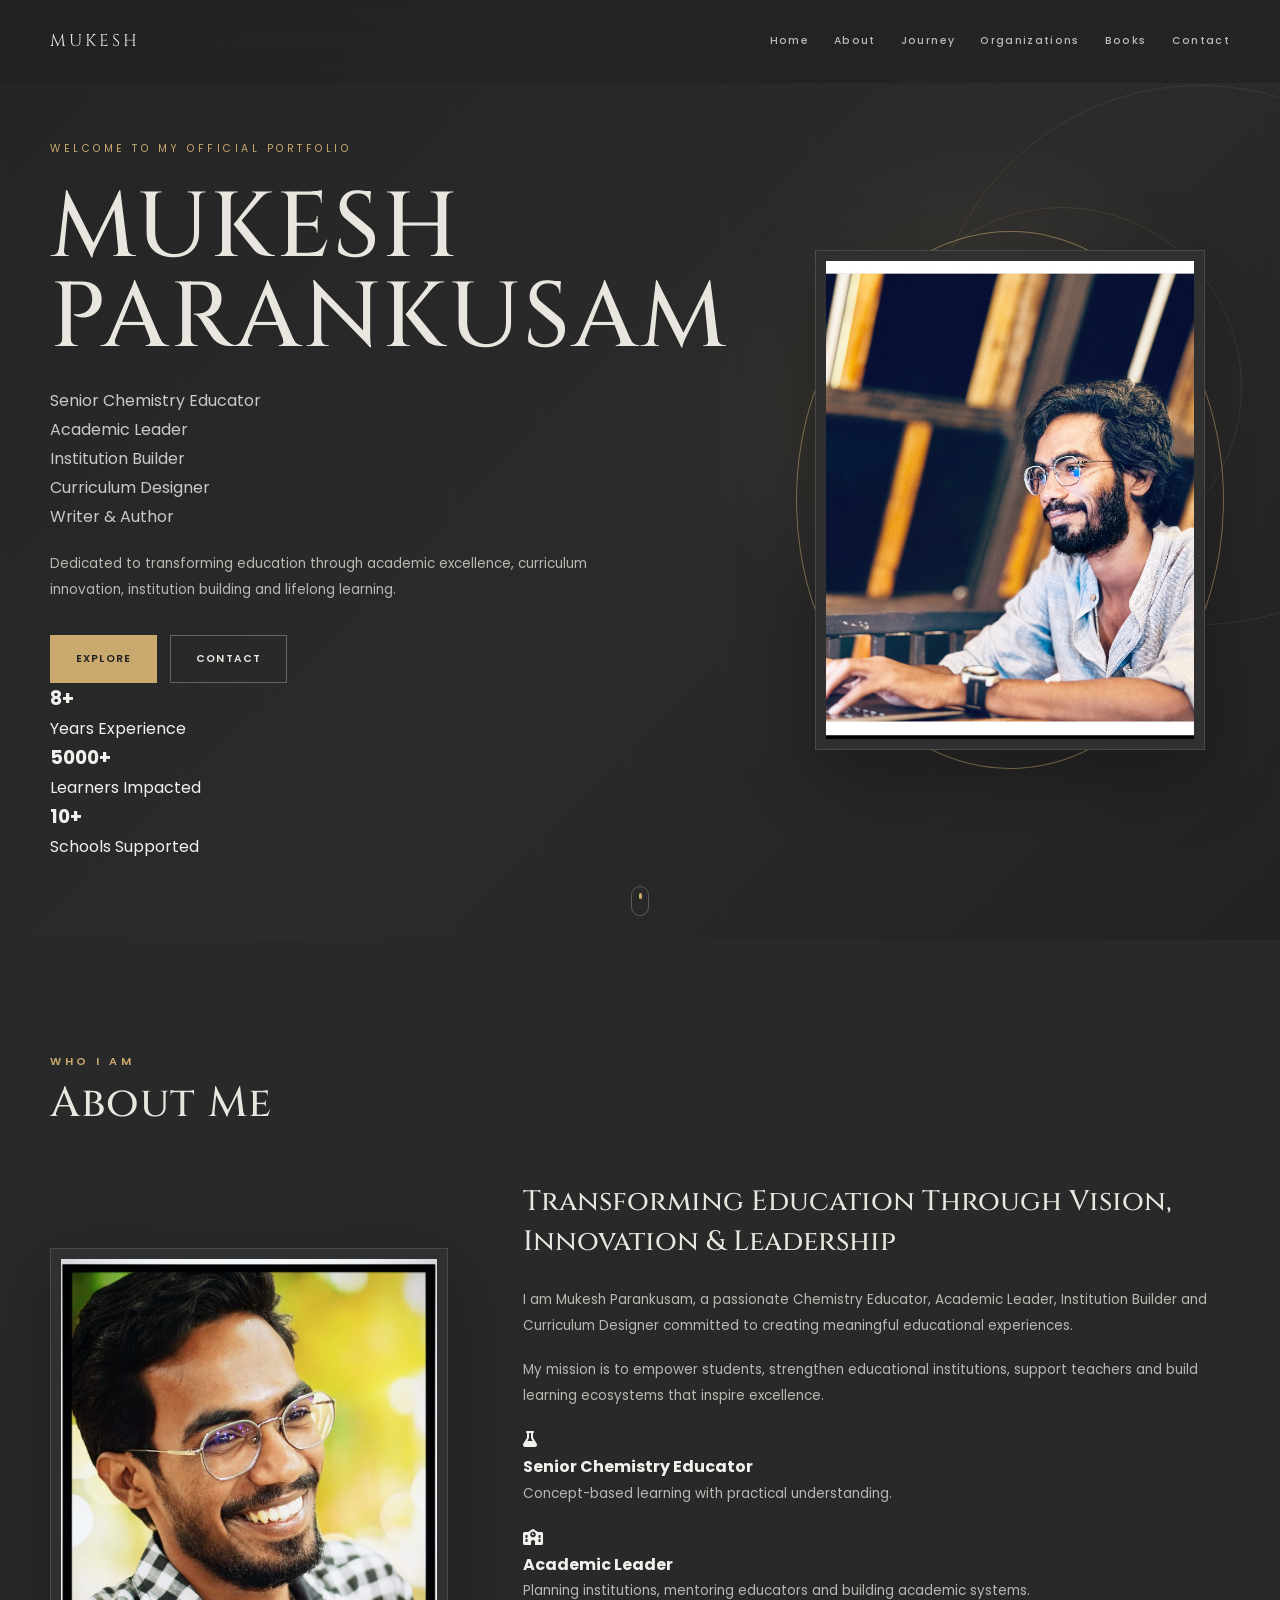
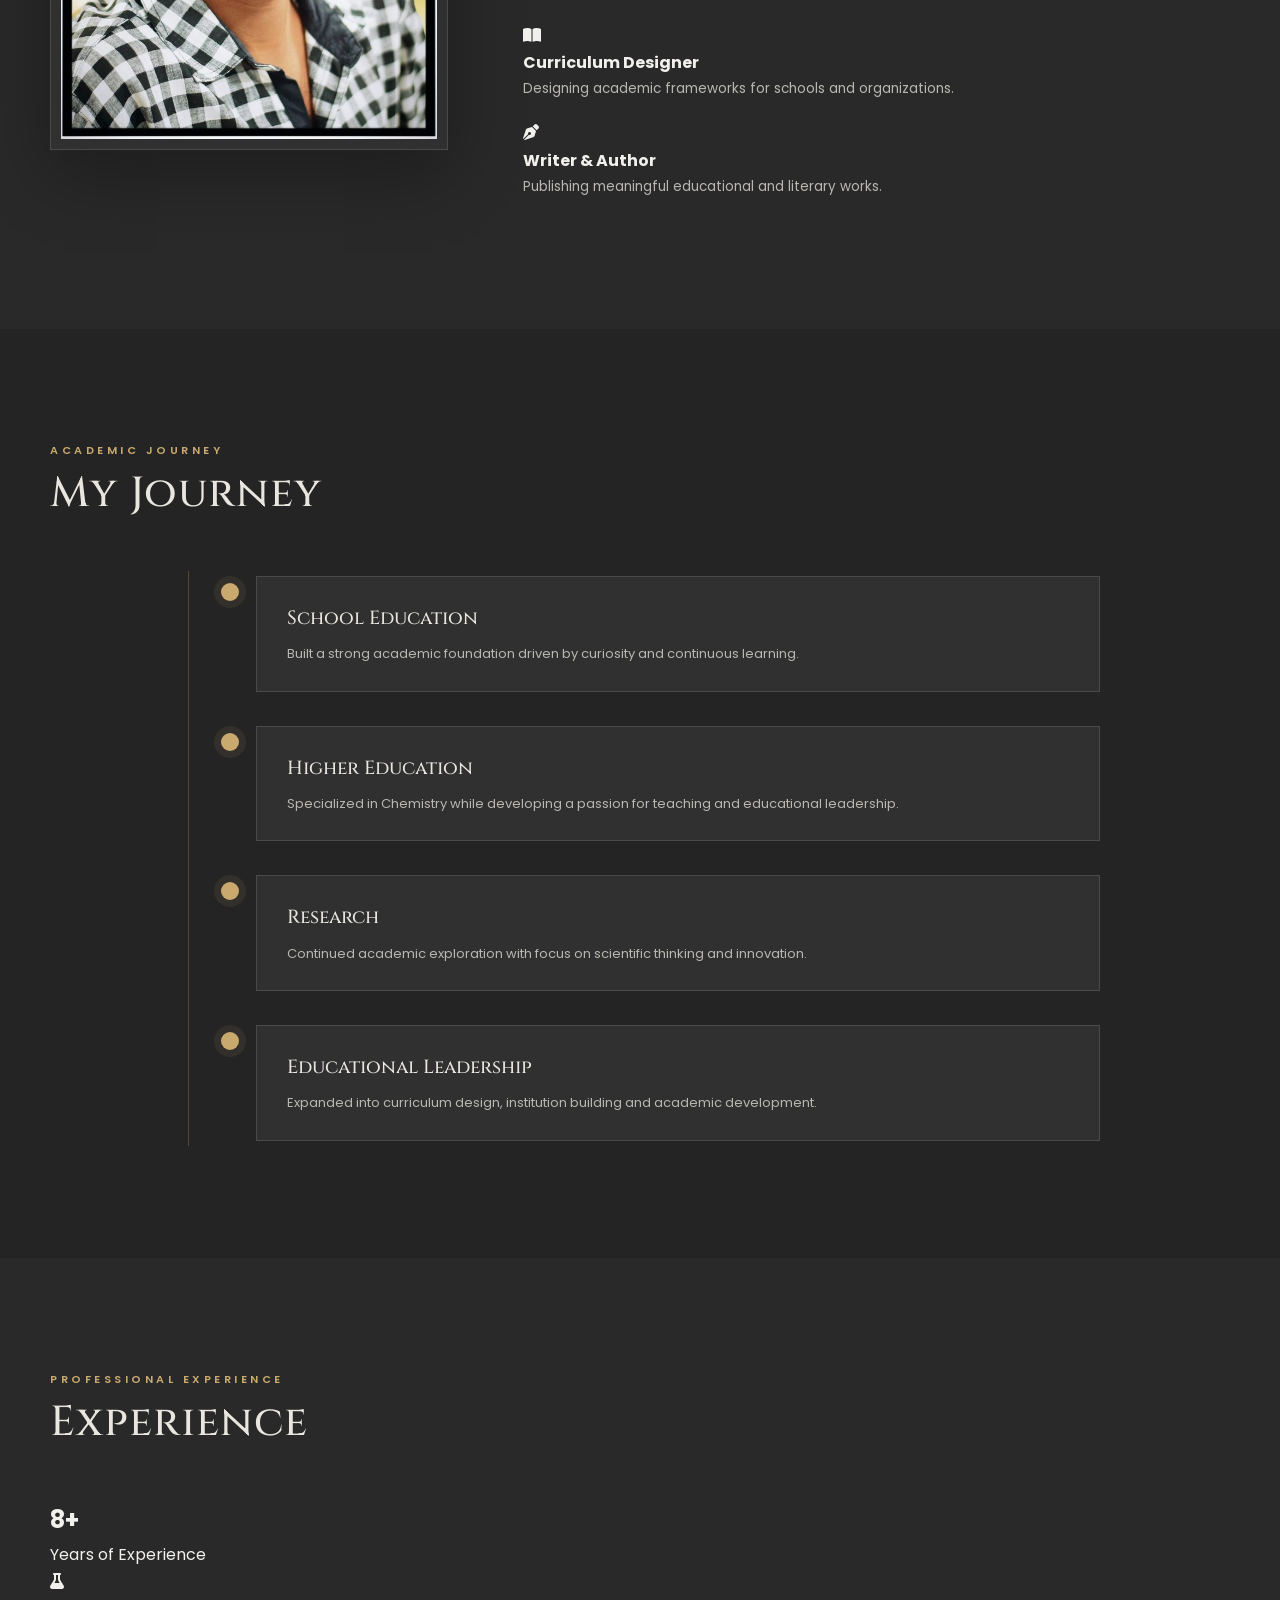
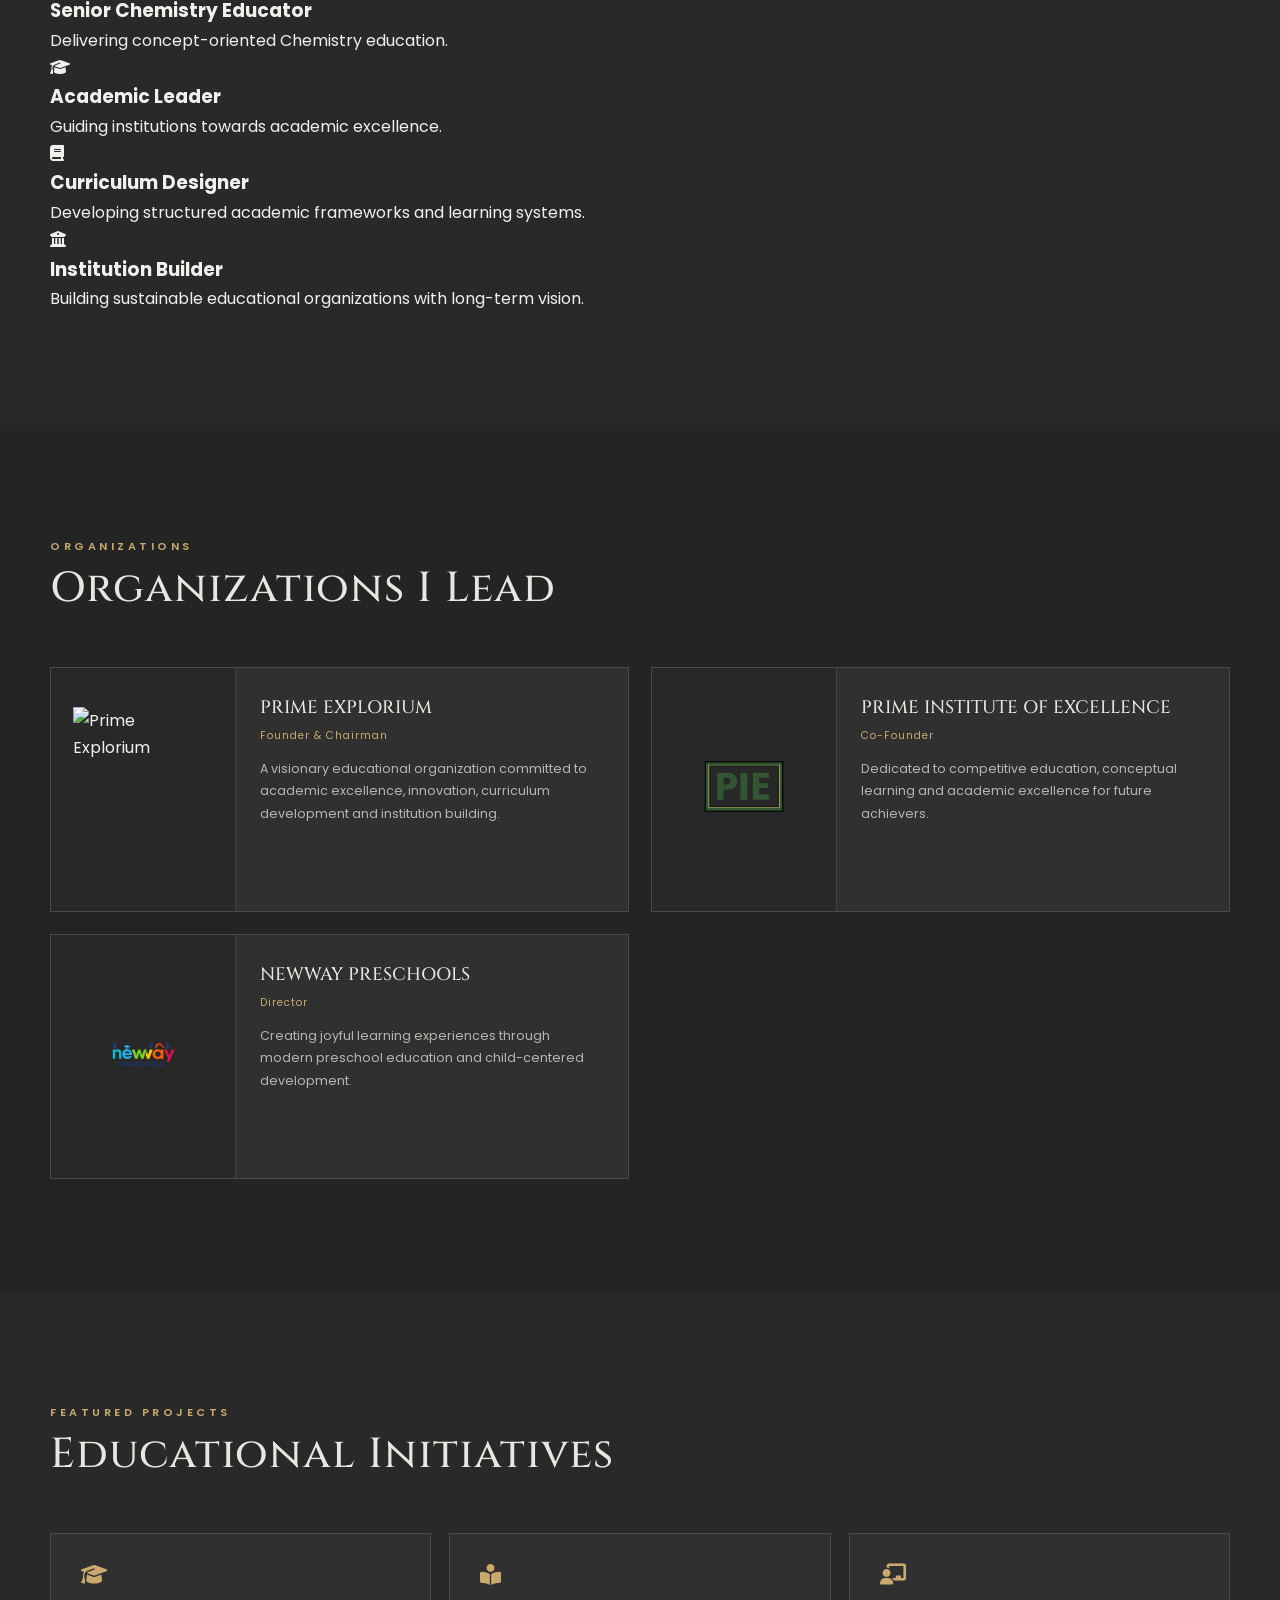
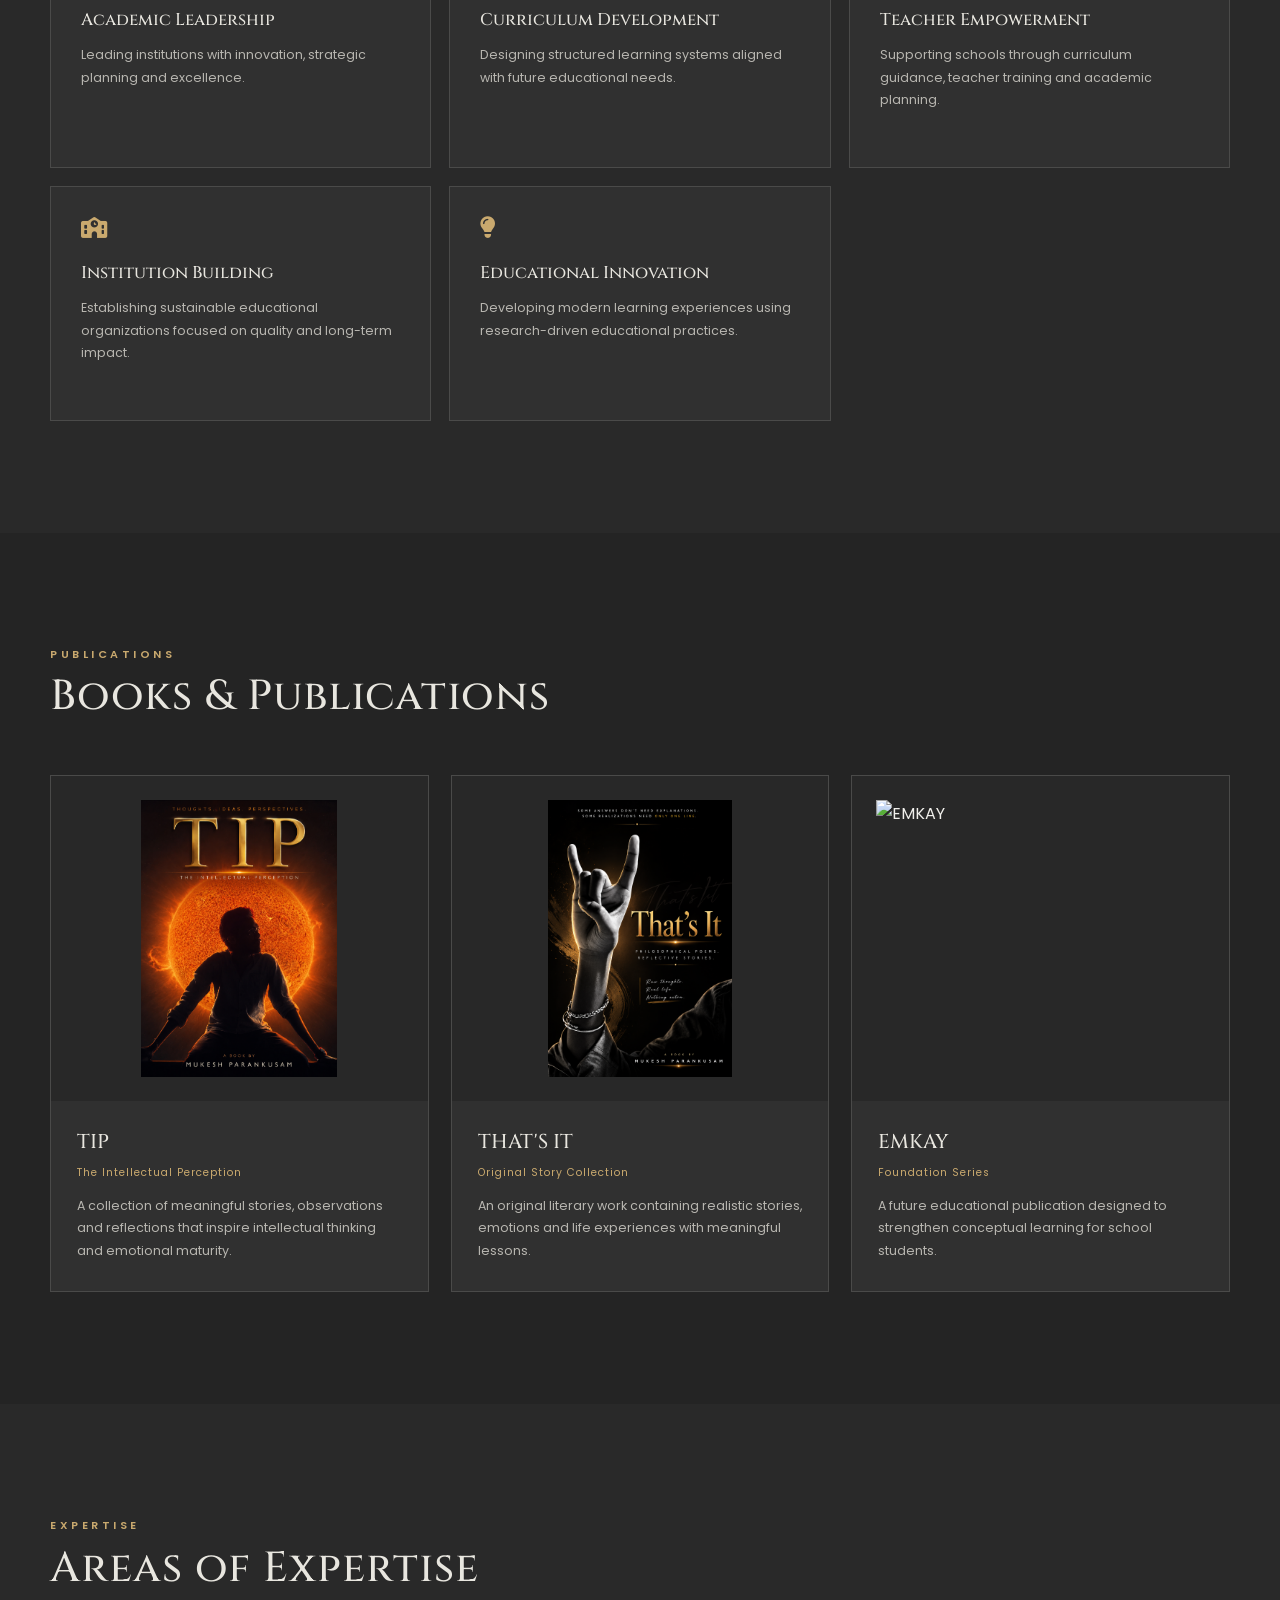
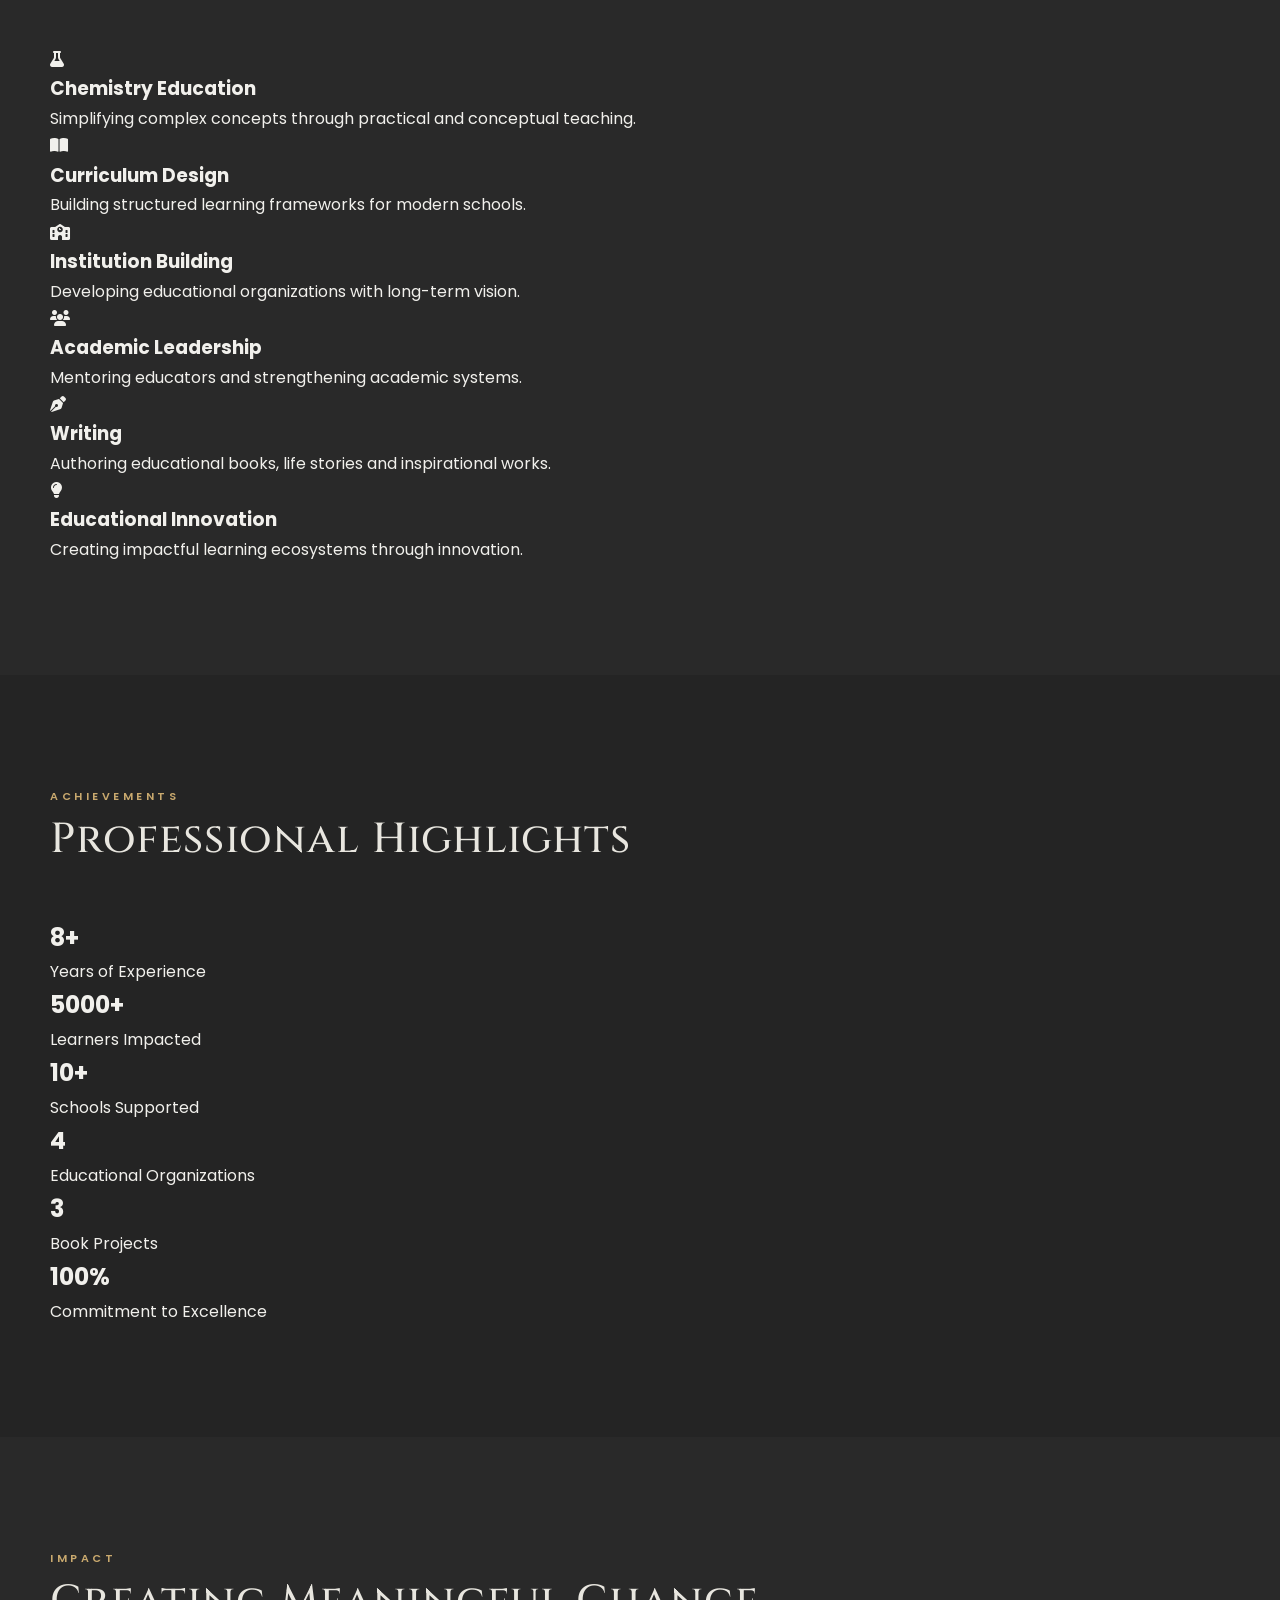
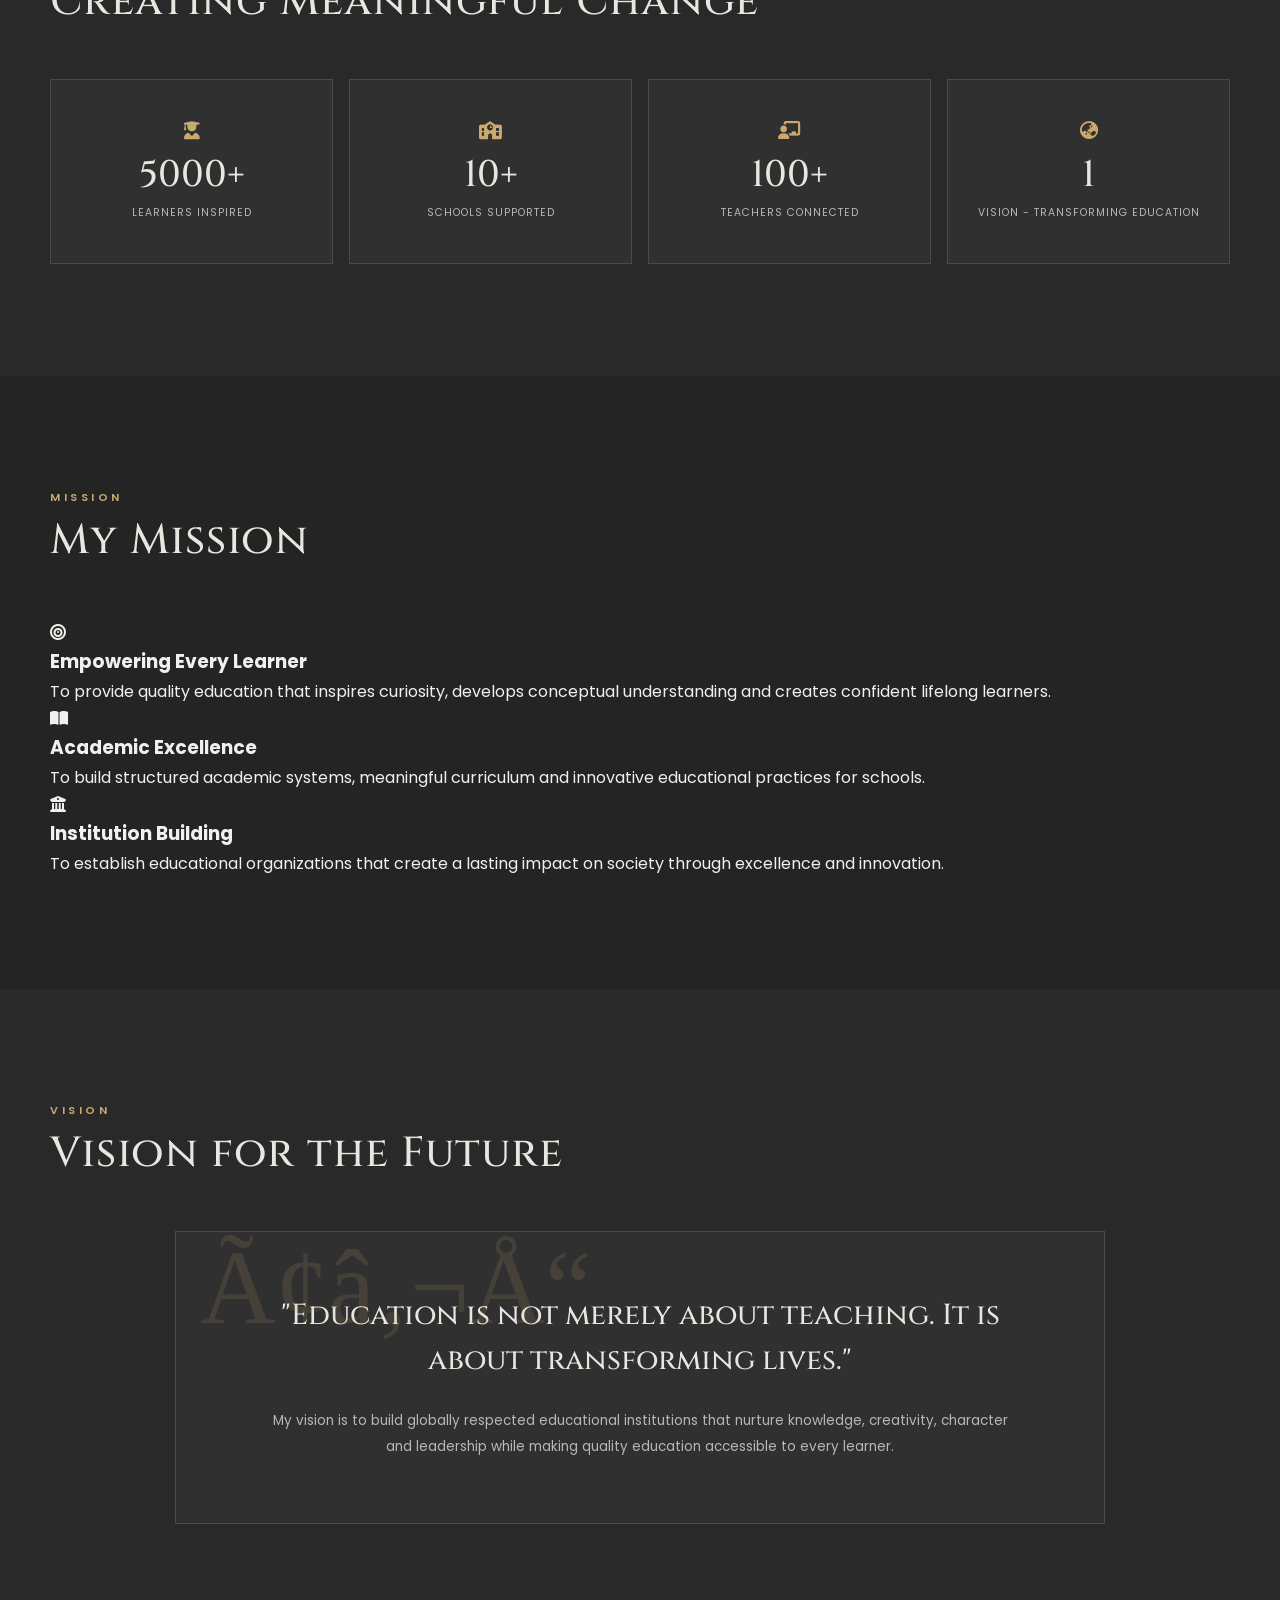
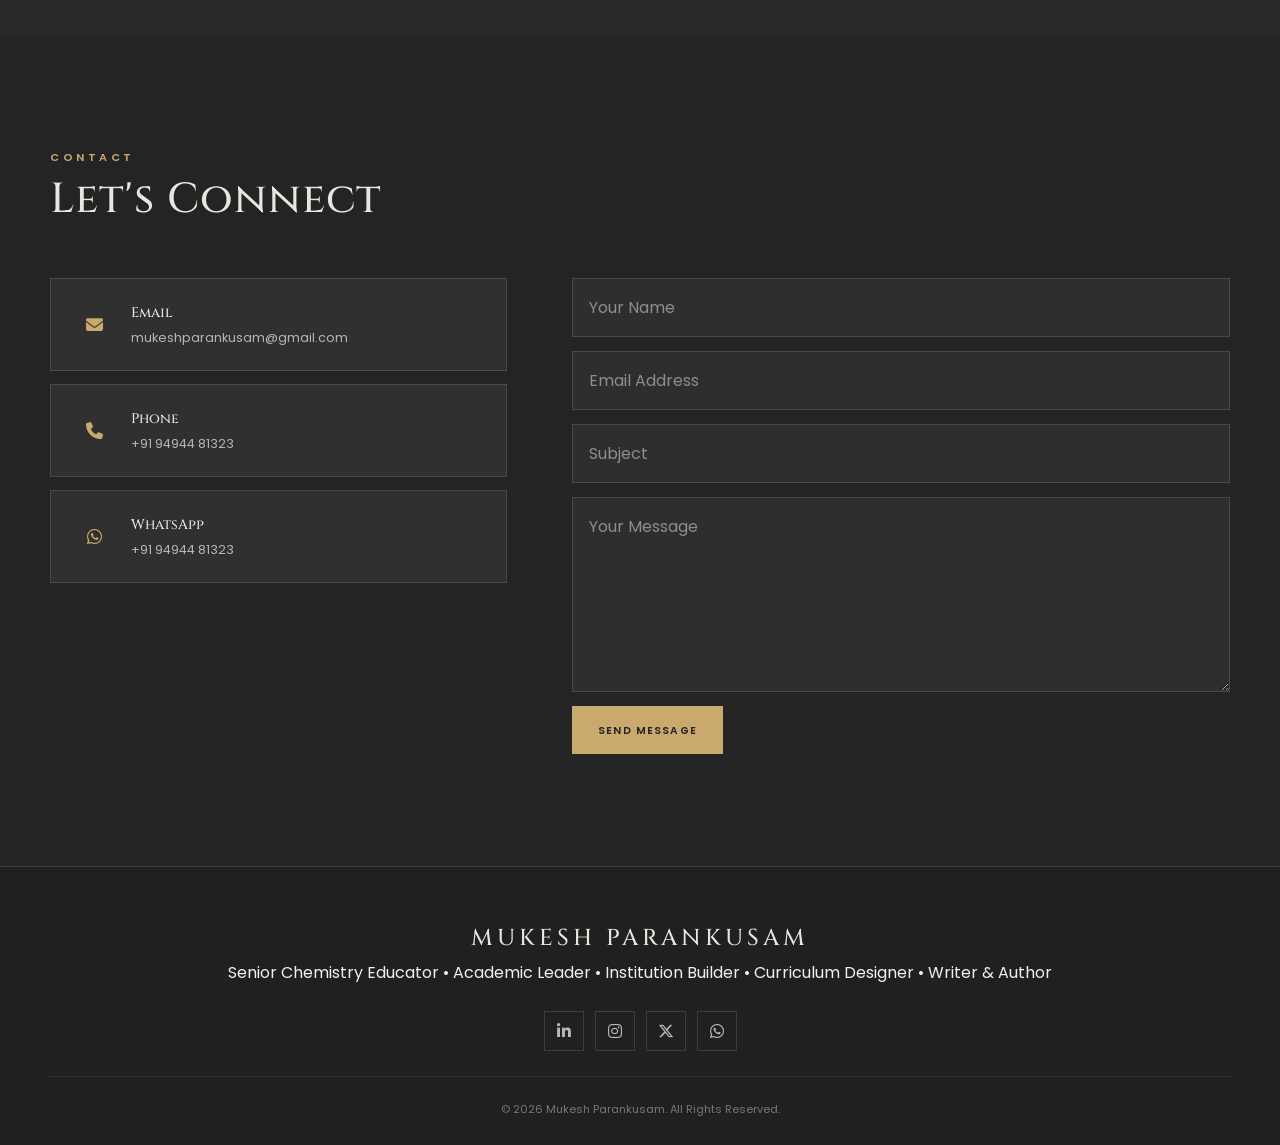
==== commit 2b12067b: "Update index.html" ====
--- a/index.html
+++ b/index.html
@@ -1,55 +1,1369 @@
-<!doctype html>
+<!DOCTYPE html>
 <html lang="en">
+
 <head>
-<meta charset="utf-8"><meta name="viewport" content="width=device-width,initial-scale=1">
-<meta name="description" content="DOT Olympiads — an academic competition platform for Classes 1–10.">
-<title>DOT Olympiads | Dream Big. Overcome Barriers. Transform Futures.</title>
-<style>
-:root{--green:#065f46;--deep:#043d30;--gold:#d4af37;--cream:#f9faf6;--ink:#152d25;--muted:#68766f;--line:#e7dfcc;--white:#fff;--soft:#eef4ee;--shadow:0 12px 34px #183d2a0d}*{box-sizing:border-box}html{scroll-behavior:smooth;scroll-padding-top:88px}body{margin:0;background:var(--cream);color:var(--ink);font:16px/1.55 Inter,ui-sans-serif,system-ui,-apple-system,BlinkMacSystemFont,"Segoe UI",sans-serif}a{color:inherit;text-decoration:none}button,input,select,textarea{font:inherit}button,.btn{cursor:pointer;border:0;border-radius:12px;padding:12px 18px;font-weight:700;display:inline-flex;align-items:center;justify-content:center;gap:8px}.btn-primary{background:var(--green);color:white}.btn-outline{background:transparent;border:1px solid var(--gold);color:var(--deep)}.btn-light{background:#fff;color:var(--deep);border:1px solid var(--line)}.container{width:min(1180px,calc(100% - 36px));margin:auto}.site-header{position:sticky;top:0;z-index:20;background:#f9faf6ed;backdrop-filter:blur(14px);border-bottom:1px solid var(--line)}.nav{min-height:78px;display:flex;align-items:center;gap:22px}.brand{display:flex;align-items:center;gap:10px;min-width:180px}.brand img{width:64px;height:64px;object-fit:contain;flex-shrink:0;border-radius:50%}.brand b{display:block;letter-spacing:.08em;color:var(--green);font-size:17px}.brand small{display:block;color:var(--muted);font-size:10px;letter-spacing:.12em}.navlinks{display:flex;gap:16px;align-items:center;flex:1;flex-wrap:wrap}.navlinks a{font-size:12px;font-weight:700;color:#394940}.navlinks a:hover{color:var(--green)}.nav .btn{white-space:nowrap;padding:11px 15px}.menu-toggle{display:none;background:var(--soft);color:var(--green)}.hero{overflow:hidden;position:relative;padding:70px 0 58px;background:radial-gradient(circle at 85% 30%,#dce9dc 0,transparent 30%),linear-gradient(110deg,#fbfaf5,#f4efdf)}.hero-grid{display:grid;grid-template-columns:1.05fr .95fr;gap:42px;align-items:center}.eyebrow{font-size:12px;letter-spacing:.17em;text-transform:uppercase;color:#a77d22;font-weight:800}.hero h1{font:clamp(42px,5vw,70px)/.99 Georgia,serif;letter-spacing:-.04em;color:var(--deep);margin:18px 0}.hero h1 span{color:#b58a36}.hero p{font-size:18px;max-width:560px;color:#4d5c54}.hero-actions{display:flex;gap:12px;flex-wrap:wrap;margin:24px 0}.hero-art{min-height:330px;border-radius:0;background:transparent;position:relative;display:grid;place-items:center;overflow:visible;box-shadow:none;padding:10px}.hero-art:before,.hero-art:after{content:none}.hero-student{position:relative;z-index:2;width:min(100%,430px);height:auto;max-height:430px;object-fit:contain;filter:none;background:transparent;border-radius:0;padding:0}.doodle{display:none;position:absolute;color:#f9faf6;font-size:27px;opacity:.9}.d1{top:14%;left:13%}.d2{top:19%;right:13%}.d3{bottom:17%;left:15%}.d4{bottom:22%;right:12%}.hero-art .art-caption{display:none;position:absolute;z-index:3;bottom:16px;color:#f6e6b6;letter-spacing:.15em;font-size:11px;text-transform:uppercase}.section{padding:68px 0}.section-head{text-align:center;max-width:700px;margin:0 auto 30px}.section-head .eyebrow{margin-bottom:8px}.section-head h2,.page-hero h1{font:clamp(30px,3.3vw,44px)/1.1 Georgia,serif;color:var(--deep);margin:0 0 10px}.section-head p{margin:0;color:var(--muted)}.grid{display:grid;gap:18px}.subjects-grid{grid-template-columns:repeat(6,minmax(0,1fr))}.subject-card,.resource-card,.info-card,.feature-card{background:#fff;border:1px solid var(--line);border-radius:18px;overflow:hidden;box-shadow:var(--shadow)}.subject-card{padding:18px 13px;text-align:center;transition:.2s transform,.2s box-shadow}.subject-card:hover,.resource-card:hover{transform:translateY(-4px);box-shadow:0 16px 35px #183d2a15}.subject-card img{width:min(100%,176px);aspect-ratio:1/1;height:auto;object-fit:contain;display:block;margin:12px auto 8px}.subject-code{display:block;border-radius:30px;background:var(--green);color:white;font-size:11px;font-weight:800;padding:5px 9px;letter-spacing:.04em}.subject-illustration{height:auto;display:block;font-size:0;margin:8px auto 10px}.subject-card h3{font:19px/1.2 Georgia,serif;margin:8px 0 14px}.subject-card .btn{font-size:12px;padding:9px;width:100%}.pattern-strip{grid-template-columns:repeat(6,minmax(0,1fr))}.stat-card{padding:22px 12px;text-align:center;background:white;border:1px solid var(--line);border-radius:16px}.stat-card .ico{margin:0 auto 10px;width:42px;height:42px;display:grid;place-items:center;background:var(--green);color:white;border-radius:50%;font-size:20px}.stat-card small{display:block;color:var(--muted);font-size:12px}.stat-card strong{display:block;color:var(--deep);font-size:18px;margin-top:4px}.two-col{display:grid;grid-template-columns:1fr 1fr;gap:22px;margin-top:22px}.panel{border:1px solid var(--line);border-radius:18px;overflow:hidden;background:white}.panel-title{padding:15px 20px;background:var(--green);color:white;font-weight:800}.panel-body{padding:20px}.data-table{width:100%;border-collapse:collapse;font-size:14px}.data-table th{background:#f2e5c5;text-align:left}.data-table th,.data-table td{padding:12px;border:1px solid var(--line)}.data-table td:last-child,.data-table th:last-child{text-align:right}.check-list{padding:0;list-style:none;margin:0}.check-list li{padding:9px 0;border-bottom:1px solid #eee8dc}.check-list li:last-child{border-bottom:0}.resources-grid{grid-template-columns:repeat(3,minmax(0,1fr))}.resource-card{padding:0;display:flex;flex-direction:column;text-align:center;cursor:pointer}.resource-art{height:145px;display:grid;place-items:center;font-size:64px;background:linear-gradient(135deg,#edf5ff,#f8fbf5)}.resource-card:nth-child(2) .resource-art{background:linear-gradient(135deg,#e5f5e9,#fff9e9)}.resource-card:nth-child(3) .resource-art{background:linear-gradient(135deg,#fff0f0,#fff9e9)}.resource-card:nth-child(4) .resource-art{background:linear-gradient(135deg,#fff6d9,#f5f7ff)}.resource-card:nth-child(5) .resource-art{background:linear-gradient(135deg,#eeebff,#f7fbff)}.resource-card:nth-child(6) .resource-art{background:linear-gradient(135deg,#fff0d7,#f8f5e9)}.resource-copy{padding:18px;display:flex;flex-direction:column;align-items:center;flex:1}.resource-copy h3{font:20px/1.2 Georgia,serif;margin:0 0 8px}.resource-copy p{font-size:13px;color:var(--muted);margin:0 0 16px}.coming{margin-top:auto;border:1px solid #cbd5cf;border-radius:30px;padding:8px 18px;font-size:12px;font-weight:800;color:var(--green);background:#f8faf8}.page-hero{padding:54px 0 32px;background:linear-gradient(120deg,#eef4eb,#fbf7eb);border-bottom:1px solid var(--line)}.page-hero p{color:var(--muted);max-width:760px}.page-section{padding:40px 0 68px}.syllabus-layout{display:grid;grid-template-columns:250px 1fr;gap:22px}.class-pills{display:grid;grid-template-columns:repeat(5,1fr);gap:8px;margin:20px 0}.class-pills button{border:1px solid var(--line);background:#fff;color:var(--ink);padding:10px 5px;font-size:12px}.class-pills button.active{background:var(--green);color:white}.subject-select{width:100%;padding:13px;border:1px solid var(--line);border-radius:12px;background:white;margin-bottom:14px}.topic-list{display:grid;gap:8px}.topic-row{display:flex;gap:12px;align-items:center;background:white;border:1px solid var(--line);border-radius:12px;padding:13px}.topic-number{background:#f2e4bd;color:var(--deep);font-weight:800;width:30px;height:30px;display:grid;place-items:center;border-radius:50%;flex-shrink:0}.topic-row span:last-child{font-weight:600}.about-grid{grid-template-columns:repeat(3,minmax(0,1fr))}.info-card{padding:24px}.info-card .icon-large{font-size:30px}.info-card h3{font:23px Georgia,serif;color:var(--green);margin:12px 0 8px}.info-card p{color:var(--muted);margin:0}.timeline{display:grid;grid-template-columns:repeat(5,1fr);gap:12px}.timeline-card{text-align:center;padding:20px 12px;background:white;border:1px solid var(--line);border-radius:16px}.timeline-card .icon-large{font-size:28px}.timeline-card h3{font-size:14px;margin:10px 0 5px}.timeline-card p{font-size:12px;color:var(--muted);margin:0}.form-grid{display:grid;grid-template-columns:1fr 1fr;gap:14px}.field{display:grid;gap:6px}.field.full{grid-column:1/-1}.field label{font-size:13px;font-weight:750}.field input,.field select,.field textarea{width:100%;border:1px solid #d9dfd8;border-radius:10px;padding:12px;background:white}.note{background:#fff7e2;border:1px solid #ecd8a0;padding:14px;border-radius:12px;color:#70551d;font-size:13px}.faq-list{display:grid;gap:10px;max-width:850px;margin:auto}.faq-item{border:1px solid var(--line);background:white;border-radius:12px;overflow:hidden}.faq-item summary{padding:16px;font-weight:750;cursor:pointer}.faq-item p{padding:0 16px 16px;color:var(--muted);margin:0}.contact-grid{grid-template-columns:repeat(3,1fr)}.contact-card{display:flex;align-items:center;gap:14px}.contact-card .ico{font-size:25px}.site-footer{background:var(--deep);color:#f9faf6;padding:36px 0 20px}.footer-top{display:flex;gap:30px;justify-content:space-between;align-items:flex-start}.footer-links{display:flex;gap:15px;flex-wrap:wrap;font-size:12px;color:#e0e9e3}.footer-bottom{border-top:1px solid #ffffff2b;margin-top:24px;padding-top:18px;display:flex;justify-content:space-between;gap:12px;font-size:12px;color:#c7d7ce}.modal-backdrop{position:fixed;inset:0;background:#06291fcc;z-index:50;display:none;place-items:center;padding:20px}.modal-backdrop.open{display:grid}.modal{max-width:440px;width:100%;background:white;border-radius:20px;padding:28px;text-align:center;box-shadow:0 20px 70px #0004}.modal .big{font-size:56px}.modal h2{font:28px Georgia,serif;color:var(--deep);margin:8px 0}.modal p{color:var(--muted)}.modal-close{float:right;background:#eef4ee;color:var(--green);padding:7px 11px}.hidden{display:none!important}.toast{padding:12px;border-radius:10px;background:#e8f5eb;color:#07563c;margin-top:12px;display:none}.small-muted{font-size:12px;color:var(--muted)}
-@media(max-width:1050px){.navlinks{gap:10px}.navlinks a{font-size:11px}.brand{min-width:auto}.subjects-grid{grid-template-columns:repeat(3,1fr)}.pattern-strip{grid-template-columns:repeat(3,1fr)}}
-@media(max-width:760px){.container{width:min(100% - 26px,1180px)}.nav{min-height:68px;justify-content:space-between}.brand img{width:78px;height:48px}.brand b{font-size:14px}.menu-toggle{display:inline-flex}.navlinks{display:none;position:absolute;top:68px;left:0;right:0;padding:16px;background:var(--cream);border-bottom:1px solid var(--line);box-shadow:var(--shadow);flex-direction:column;align-items:stretch}.navlinks.open{display:flex}.navlinks a{padding:9px;font-size:14px}.nav>.btn{display:none}.hero{padding:40px 0}.hero-grid{grid-template-columns:1fr;gap:25px}.hero-art{min-height:260px;order:-1}.hero-student{width:min(64%,230px);max-height:155px}.hero h1{font-size:48px}.section{padding:48px 0}.subjects-grid{grid-template-columns:repeat(2,minmax(0,1fr));gap:12px}.subject-card{padding:14px 10px}.subject-illustration{height:76px;font-size:45px}.pattern-strip{grid-template-columns:repeat(2,1fr);gap:10px}.two-col,.syllabus-layout{grid-template-columns:1fr}.resources-grid{grid-template-columns:repeat(2,minmax(0,1fr));gap:12px}.resource-art{height:110px;font-size:48px}.resource-copy{padding:14px 10px}.resource-copy h3{font-size:17px}.about-grid,.contact-grid{grid-template-columns:1fr}.timeline{grid-template-columns:repeat(2,1fr)}.timeline-card:last-child{grid-column:1/-1}.form-grid{grid-template-columns:1fr}.field.full{grid-column:auto}.class-pills{grid-template-columns:repeat(5,1fr)}.class-pills button{font-size:10px;padding:8px 2px}.data-table th,.data-table td{padding:9px 7px;font-size:12px}.footer-top,.footer-bottom{flex-direction:column}.section-head{text-align:left}.section-head h2{font-size:32px}}
-@media(max-width:390px){.resources-grid{grid-template-columns:1fr}.subjects-grid{grid-template-columns:1fr 1fr}.hero h1{font-size:42px}}
-@media(max-width:1100px){.subjects-grid{grid-template-columns:repeat(3,minmax(0,1fr))}.subject-card img{width:min(100%,190px)}}@media(max-width:680px){.brand img{width:52px;height:52px}.hero-grid{grid-template-columns:1fr;gap:16px}.hero-art{min-height:0;padding:0}.hero-student{width:min(82%,340px);max-height:none}.subjects-grid{grid-template-columns:repeat(2,minmax(0,1fr))}.subject-card{padding:14px 10px}.subject-card img{width:min(100%,150px)}}
-</style>
+
+    <meta charset="UTF-8">
+    <meta name="viewport" content="width=device-width, initial-scale=1.0">
+
+    <title>Mukesh Parankusam | Official Portfolio</title>
+
+    <meta name="description"
+        content="Official Portfolio of Mukesh Parankusam - Senior Chemistry Educator, Academic Leader, Institution Builder, Curriculum Designer and Writer.">
+
+    <link rel="preconnect" href="https://fonts.googleapis.com">
+    <link rel="preconnect" href="https://fonts.gstatic.com" crossorigin>
+
+    <link
+        href="https://fonts.googleapis.com/css2?family=Cinzel:wght@400;500;600;700;800&family=Poppins:wght@300;400;500;600;700&display=swap"
+        rel="stylesheet">
+
+    <link rel="stylesheet"
+        href="https://cdnjs.cloudflare.com/ajax/libs/font-awesome/6.7.2/css/all.min.css">
+
+    <link rel="stylesheet" href="style.css">
+
 </head>
+
 <body>
-<header class="site-header"><div class="container nav">
-<a class="brand" href="#home" aria-label="DOT Olympiads home"><img src="assets/dot-logo.png" alt="DOT Olympiads logo"><span><b>DOT OLYMPIADS</b><small>ACADEMIC EXCELLENCE</small></span></a>
-<button class="menu-toggle" id="menuToggle" aria-label="Open menu">☰</button>
-<nav class="navlinks" id="navLinks"><a href="#home">Home</a><a href="#about">About</a><a href="#subjects">Subjects</a><a href="#syllabus">Syllabus</a><a href="#exam">Exam Pattern</a><a href="#fees">Fees</a><a href="#awards">Awards</a><a href="#dates">Dates</a><a href="#resources">Resources</a><a href="#faq">FAQs</a><a href="#contact">Contact</a></nav>
-<a class="btn btn-primary" href="#institution">For Schools →</a>
-</div></header>
-<main>
-<section class="hero" id="home"><div class="container hero-grid"><div><div class="eyebrow">An academic competition platform</div><h1>Dream Big.<br><span>Overcome Barriers.</span><br>Transform Futures.</h1><p>A structured Olympiad and academic assessment platform for students in Classes 1–10.</p><div class="hero-actions"><a class="btn btn-primary" href="#institution">Register Your Institution →</a><a class="btn btn-outline" href="#syllabus">Explore Syllabus</a></div><div class="small-muted">Six subjects · Institution-led participation · OMR-based examination</div></div><div class="hero-art" aria-label="Learning and curiosity illustration"><span class="doodle d1">✧</span><span class="doodle d2">☼</span><span class="doodle d3">✦</span><span class="doodle d4">◎</span><img class="hero-student" src="assets/dot-logo.png" alt="Official DOT Olympiads logo"><div class="art-caption">Curiosity · Concepts · Confidence</div></div></div></section>
-<section class="section" id="subjects"><div class="container"><div class="section-head"><div class="eyebrow">Explore</div><h2>Subjects in DOT Olympiads</h2><p>Choose a subject to explore its syllabus for Classes 1–10.</p></div><div class="grid subjects-grid" id="subjectCards"></div></div></section>
-<section class="section" id="about" style="background:#f1f4ec"><div class="container"><div class="section-head"><div class="eyebrow">Who we are</div><h2>About DOT Olympiads</h2><p>An academic competition platform designed to strengthen conceptual understanding, reasoning, application and academic growth.</p></div><div class="grid about-grid"><article class="info-card"><div class="icon-large">◎</div><h3>Our Vision</h3><p>To build a nationally respected Olympiad platform that empowers every learner to discover their potential, strengthen conceptual understanding, and develop the reasoning, analytical thinking and problem-solving abilities needed to excel in an evolving world.</p></article><article class="info-card"><div class="icon-large">✦</div><h3>Our Mission</h3><p>To make meaningful academic competition accessible through structured, curriculum-aligned assessments that encourage conceptual clarity, independent thinking, application of knowledge and continuous academic growth across Classes 1–10.</p></article><article class="info-card"><div class="icon-large">⌘</div><h3>Our Objectives</h3><p>Strengthen conceptual understanding, develop reasoning and application, recognise academic talent, provide structured evaluation, encourage healthy competition and support institutions with transparent assessment.</p></article></div></div></section>
-<section class="section" id="syllabus"><div class="container"><div class="section-head"><div class="eyebrow">Class-wise · Subject-wise</div><h2>Explore the Syllabus</h2><p>Official topics extracted from the DOT Olympiads Master Framework.</p></div><div class="syllabus-layout"><aside class="panel"><div class="panel-title">Choose a subject</div><div class="panel-body"><select class="subject-select" id="syllabusSubject" aria-label="Select subject"></select><p class="small-muted">Select a class below to view its eight official topics.</p><div class="note">Classes 1–10 · 6 subjects · 8 topics per subject per class</div></div></aside><div class="panel"><div class="panel-title" id="syllabusHeading">Class 1 Syllabus</div><div class="panel-body"><div class="class-pills" id="classPills"></div><div class="topic-list" id="topicList" aria-live="polite"><p>Loading syllabus…</p></div></div></div></div></div></section>
-<section class="section" id="exam" style="background:#f1f4ec"><div class="container"><div class="section-head"><div class="eyebrow">Clear and transparent</div><h2>Examination Pattern</h2><p>One national-level, institution-based OMR examination per subject.</p></div><div class="grid pattern-strip"><div class="stat-card"><div class="ico">♙</div><small>Eligible classes</small><strong>1–10</strong></div><div class="stat-card"><div class="ico">▤</div><small>Mode</small><strong>Offline OMR</strong></div><div class="stat-card"><div class="ico">◷</div><small>Duration</small><strong>60 minutes</strong></div><div class="stat-card"><div class="ico">☷</div><small>Options per question</small><strong>5 (A–E)</strong></div><div class="stat-card"><div class="ico">✓</div><small>Correct answer</small><strong>1 mark</strong></div><div class="stat-card"><div class="ico">⊘</div><small>Negative marking</small><strong>No</strong></div></div><div class="two-col"><div class="panel"><div class="panel-title">Class-wise Question Distribution</div><div class="panel-body"><table class="data-table"><thead><tr><th>Classes</th><th>Questions</th><th>Maximum marks</th></tr></thead><tbody><tr><td>1–2</td><td>30</td><td>30</td></tr><tr><td>3–5</td><td>40</td><td>40</td></tr><tr><td>6–8</td><td>50</td><td>50</td></tr><tr><td>9–10</td><td>50</td><td>50</td></tr></tbody></table></div></div><div class="panel"><div class="panel-title">Marking Scheme & Rules</div><div class="panel-body"><ul class="check-list"><li>✓ Correct answer: 1 mark</li><li>✕ Incorrect answer: 0 marks</li><li>— Unanswered question: 0 marks</li><li>! Multiple options marked: 0 marks for that question</li><li>Calculators, mobile phones and smartwatches are prohibited unless officially authorised.</li><li>Examination takes place at registered institution premises.</li></ul></div></div></div><div style="margin-top:18px"><a class="btn btn-outline" href="#rules">Read all examination rules ↓</a></div></div></section>
-<section class="section" id="resources"><div class="container"><div class="section-head"><div class="eyebrow">Study · Practice · Excel</div><h2>Learning Resources</h2><p>Learning materials will be published here when they are ready.</p></div><div class="grid resources-grid" id="resourceCards"></div></div></section>
-<section class="section" id="institution" style="background:#f1f4ec"><div class="container"><div class="section-head"><div class="eyebrow">For schools and academic academies</div><h2>Institution Registration</h2><p>Participation is through registered institutions only. Individual and parent-direct registration is not available.</p></div><div class="two-col"><div class="panel"><div class="panel-title">Register Your Institution</div><div class="panel-body"><form id="institutionForm" class="form-grid"><div class="field"><label for="instName">Institution name *</label><input id="instName" required></div><div class="field"><label for="instType">Institution type *</label><select id="instType" required><option value="">Select type</option><option>School</option><option>Academic Academy</option></select></div><div class="field"><label for="headName">Principal / Coordinator *</label><input id="headName" required></div><div class="field"><label for="phone">Mobile number *</label><input id="phone" type="tel" required></div><div class="field"><label for="email">Email address *</label><input id="email" type="email" required></div><div class="field"><label for="state">State *</label><input id="state" required></div><div class="field"><label for="district">District *</label><input id="district" required></div><div class="field full"><label for="address">Full address *</label><textarea id="address" rows="3" required></textarea></div><div class="field full"><button class="btn btn-primary" type="submit">Prepare Registration Request →</button><div class="small-muted">This GitHub Pages version is a static site. The form will prepare an email request; secure online submission and institution-code allocation require a backend.</div><div id="formToast" class="toast" role="status"></div></div></form></div></div><div class="panel"><div class="panel-title">How Participation Works</div><div class="panel-body"><ol class="check-list"><li>1. Institution registration</li><li>2. Verification by DOT</li><li>3. Institution Code allocation</li><li>4. Student enrollment</li><li>5. Student-wise subject selection</li><li>6. Registration review and payment confirmation</li><li>7. Final student list and registration lock</li><li>8. Examination at institution premises</li></ol></div></div></div></div></section>
-<section class="section" id="fees"><div class="container"><div class="section-head"><div class="eyebrow">Student-wise fee</div><h2>Fee Structure</h2><p>The fee is based on the number of subjects selected by each student. Payment is coordinated through the institution.</p></div><div class="panel" style="max-width:720px;margin:auto"><div class="panel-body"><table class="data-table"><thead><tr><th>Number of subjects</th><th>Registration fee</th></tr></thead><tbody><tr><td>1 subject</td><td>₹149</td></tr><tr><td>2 subjects</td><td>₹275</td></tr><tr><td>3 subjects</td><td>₹399</td></tr><tr><td>4 subjects</td><td>₹499</td></tr><tr><td>5 subjects</td><td>₹599</td></tr><tr><td>6 subjects</td><td>₹699</td></tr></tbody></table><p class="small-muted">Maximum fee for all six subjects: ₹699 per student.</p></div></div></div></section>
-<section class="section" id="rules" style="background:#f1f4ec"><div class="container"><div class="section-head"><div class="eyebrow">Fairness · Integrity · Clarity</div><h2>Examination Rules</h2></div><div class="grid about-grid"><article class="info-card"><div class="icon-large">▤</div><h3>Exam Format</h3><p>Classes 1–10, institution-led participation, objective MCQs on OMR sheets, five options A–E, one correct answer and 60 minutes.</p></article><article class="info-card"><div class="icon-large">✓</div><h3>OMR & Marking</h3><p>Correct answer earns one mark. Wrong, blank or multiple-marked answers earn zero. No negative marking applies.</p></article><article class="info-card"><div class="icon-large">⚑</div><h3>Integrity & Conduct</h3><p>Prohibited devices are not permitted unless authorised. Malpractice may result in cancellation, disqualification or withheld awards. Absent students receive no score and no automatic re-exam.</p></article></div></div></section>
-<section class="section" id="evaluation"><div class="container"><div class="section-head"><div class="eyebrow">Transparent assessment</div><h2>Evaluation & Ranking</h2><p>Marks, percentage and applicable ranks are determined after OMR validation and result verification.</p></div><div class="two-col"><div class="panel"><div class="panel-title">Scoring</div><div class="panel-body"><ul class="check-list"><li>Correct answer = 1 mark</li><li>Wrong, blank or multiple-marked answer = 0</li><li>Percentage = marks obtained ÷ maximum marks × 100</li><li>Evaluation: OMR validation → answer matching → scoring → result verification → final result</li></ul></div></div><div class="panel"><div class="panel-title">Ranking & Tie-breaks</div><div class="panel-body"><ul class="check-list"><li>National Rank</li><li>State Rank</li><li>Institution Rank</li><li>Class Rank</li><li>Tie-break: Reasoning → DOT Challenge → Application → shared rank if still tied</li><li>No speed/time-based tie-break.</li></ul></div></div></div></div></section>
-<section class="section" id="awards" style="background:#f1f4ec"><div class="container"><div class="section-head"><div class="eyebrow">Recognition</div><h2>Awards & Certificates</h2><p>Final award eligibility and merit thresholds must be published before the examination.</p></div><div class="grid about-grid"><article class="info-card"><div class="icon-large">🏅</div><h3>Rank Recognition</h3><p>Rank certificates for applicable National, State, Institution and Class ranks. Class-wise and subject-wise recognition can include medals.</p></article><article class="info-card"><div class="icon-large">▧</div><h3>Certificates</h3><p>Participation certificates for eligible students who appear, merit certificates subject to a published threshold, and unique certificate IDs.</p></article><article class="info-card"><div class="icon-large">✦</div><h3>Special Recognition</h3><p>Institution, teacher and coordinator recognition may be used. Exact award counts and merit thresholds are not yet locked.</p></article></div></div></section>
-<section class="section" id="dates"><div class="container"><div class="section-head"><div class="eyebrow">Key milestones</div><h2>Important Dates</h2><p>Proposed schedule. Confirmed dates will be announced through official DOT Olympiads communications.</p></div><div class="timeline"><article class="timeline-card"><div class="icon-large">▤</div><h3>Registrations</h3><p>June – September</p></article><article class="timeline-card"><div class="icon-large">▦</div><h3>Level 1 Examination</h3><p>October – November<br>At institution premises</p></article><article class="timeline-card"><div class="icon-large">▥</div><h3>Results</h3><p>December</p></article><article class="timeline-card"><div class="icon-large">🏆</div><h3>Awards</h3><p>January</p></article></div></div></section>
-<section class="section" id="results" style="background:#f1f4ec"><div class="container"><div class="section-head"><div class="eyebrow">Student performance</div><h2>Results</h2><p>Results will be accessible after official publication and authorized system setup.</p></div><div class="panel" style="max-width:700px;margin:auto"><div class="panel-body"><form id="resultForm" class="form-grid"><div class="field"><label for="resultClass">Class</label><select id="resultClass" required><option value="">Select class</option></select></div><div class="field"><label for="resultSubject">Subject</label><select id="resultSubject" required></select></div><div class="field full"><label for="regId">Student Registration ID</label><input id="regId" required placeholder="Enter Registration ID"></div><div class="field full"><button type="submit" class="btn btn-primary">Check Result</button><div class="small-muted">Live result lookup is not connected yet. This control will be enabled after a secure results backend is configured.</div><div class="toast" id="resultToast" role="status"></div></div></form></div></div></div></section>
-<section class="section" id="faq"><div class="container"><div class="section-head"><div class="eyebrow">Need to know</div><h2>Frequently Asked Questions</h2></div><div class="faq-list"><details class="faq-item"><summary>Who can participate in DOT Olympiads?</summary><p>Students in Classes 1–10 can participate through registered schools and academic academies. Individual and parent-direct registration is not available.</p></details><details class="faq-item"><summary>Which subjects are available?</summary><p>Mathematics, Science, English, Social Studies, Computer Science and General Knowledge.</p></details><details class="faq-item"><summary>What is the examination mode?</summary><p>An institution-based offline OMR examination with objective multiple-choice questions and five options (A–E).</p></details><details class="faq-item"><summary>Is there negative marking?</summary><p>No. Correct answers receive one mark; incorrect, blank or multiple-marked answers receive zero.</p></details><details class="faq-item"><summary>Can a student choose more than one subject?</summary><p>Yes. A student may choose one, multiple or all six subjects through the registered institution.</p></details><details class="faq-item"><summary>Are learning resources available now?</summary><p>Resources will show Coming Soon until the relevant materials are prepared and published.</p></details><details class="faq-item"><summary>When are awards and certificates finalised?</summary><p>Award eligibility and merit thresholds must be defined and published before the examination.</p></details></div></div></section>
-<section class="section" id="contact" style="background:#f1f4ec"><div class="container"><div class="section-head"><div class="eyebrow">Get in touch</div><h2>Contact DOT Olympiads</h2><p>For institution registration and official enquiries.</p></div><div class="grid contact-grid"><article class="info-card contact-card"><div class="ico">☎</div><div><h3>Phone</h3><p><a href="tel:9441700214">9441700214</a><br><a href="tel:9494481323">9494481323</a></p></div></article><article class="info-card contact-card"><div class="ico">✉</div><div><h3>Email</h3><p><a href="mailto:dotolympiads@gmail.com">dotolympiads@gmail.com</a></p></div></article><article class="info-card contact-card"><div class="ico">⌂</div><div><h3>For Institutions</h3><p>Schools and academic academies may submit an institution registration request.</p><a class="btn btn-primary" href="#institution">Register →</a></div></article></div></div></section>
-</main>
-<footer class="site-footer"><div class="container"><div class="footer-top"><a class="brand" href="#home"><img src="assets/dot-logo.png" alt="DOT Olympiads logo"><span><b style="color:#fff">DOT OLYMPIADS</b><small style="color:#c7d7ce">Dream Big. Overcome Barriers. Transform Futures.</small></span></a><div class="footer-links"><a href="#about">About</a><a href="#subjects">Subjects</a><a href="#syllabus">Syllabus</a><a href="#exam">Exam Pattern</a><a href="#rules">Rules</a><a href="#awards">Awards</a><a href="#resources">Resources</a><a href="#contact">Contact</a></div></div><div class="footer-bottom"><span>© DOT Olympiads. All rights reserved.</span><span><a href="#privacy" data-policy="Privacy Policy">Privacy Policy</a> · <a href="#terms" data-policy="Terms & Conditions">Terms & Conditions</a></span></div></div></footer>
-<div class="modal-backdrop" id="modalBackdrop" role="dialog" aria-modal="true" aria-labelledby="modalTitle"><div class="modal"><button class="modal-close" id="modalClose" aria-label="Close">✕</button><div class="big" id="modalIcon">📚</div><h2 id="modalTitle">Coming Soon</h2><p id="modalText">This resource is being prepared and will be published here when ready.</p><button class="btn btn-primary" id="modalOk">Got it</button></div></div>
-<script>
-const subjectMeta=[{name:'Mathematics',code:'DOT MAT',image:'assets/dot-mat.png',color:'#f5efd9'},{name:'Science',code:'DOT SCI',image:'assets/dot-sci.png',color:'#eaf5e8'},{name:'English',code:'DOT EO',image:'assets/dot-eo.png',color:'#fff0ee'},{name:'Social Studies',code:'DOT SSO',image:'assets/dot-sso.png',color:'#fff3dc'},{name:'Computer Science',code:'DOT COM',image:'assets/dot-com.png',color:'#efefff'},{name:'General Knowledge',code:'DOT GEN',image:'assets/dot-gen.png',color:'#fff8d9'}];
-const resources=[{name:'Sample Question Papers',icon:'📝',desc:'Sample question papers for practice.'},{name:'Study Materials',icon:'📚',desc:'Subject-wise learning materials.'},{name:'Answer Keys',icon:'☑️',desc:'Official answer keys when published.'},{name:'Practice Worksheets',icon:'📋',desc:'Additional practice worksheets.'},{name:'Online Practice Tests',icon:'🖥️',desc:'Practice tests when available.'},{name:'Previous Question Papers',icon:'🗂️',desc:'Previous papers when released.'}];
-const subjectCards=document.getElementById('subjectCards');subjectMeta.forEach((s,i)=>{const el=document.createElement('article');el.className='subject-card';el.style.background=`linear-gradient(180deg,${s.color},#fff 72%)`;el.innerHTML=`<span class="subject-code">${s.code}</span><img class="subject-illustration" src="${s.image}" alt="${s.name} DOT Olympiad badge" loading="lazy"><h3>${s.name}</h3><button class="btn btn-outline" data-subject="${s.name}">View Syllabus →</button>`;subjectCards.appendChild(el);});
-const resourceCards=document.getElementById('resourceCards');resources.forEach((r,i)=>{const el=document.createElement('article');el.className='resource-card';el.tabIndex=0;el.setAttribute('role','button');el.innerHTML=`<div class="resource-art" aria-hidden="true">${r.icon}</div><div class="resource-copy"><h3>${r.name}</h3><p>${r.desc}</p><span class="coming">Coming Soon</span></div>`;el.addEventListener('click',()=>showModal('Coming Soon',r.name+' will be available here after the material is prepared and published.',r.icon));el.addEventListener('keydown',e=>{if(e.key==='Enter'||e.key===' '){e.preventDefault();el.click();}});resourceCards.appendChild(el);});
-const backdrop=document.getElementById('modalBackdrop');function showModal(title,text,icon='📚'){document.getElementById('modalTitle').textContent=title;document.getElementById('modalText').textContent=text;document.getElementById('modalIcon').textContent=icon;backdrop.classList.add('open');document.getElementById('modalClose').focus()}function closeModal(){backdrop.classList.remove('open')}document.getElementById('modalClose').onclick=closeModal;document.getElementById('modalOk').onclick=closeModal;backdrop.addEventListener('click',e=>{if(e.target===backdrop)closeModal()});document.addEventListener('keydown',e=>{if(e.key==='Escape')closeModal()});document.querySelectorAll('[data-policy]').forEach(a=>a.addEventListener('click',e=>{e.preventDefault();showModal(a.dataset.policy,'This policy page must be finalised before online registration and data collection are enabled.','ℹ️')}));
-let syllabusData={};let selectedClass=1;const subSelect=document.getElementById('syllabusSubject');subjectMeta.forEach(s=>{const o=document.createElement('option');o.value=s.name;o.textContent=s.name;subSelect.appendChild(o)});const pills=document.getElementById('classPills');for(let c=1;c<=10;c++){const b=document.createElement('button');b.textContent='Class '+c;b.dataset.class=c;b.className=c===1?'active':'';b.onclick=()=>{selectedClass=c;document.querySelectorAll('.class-pills button').forEach(x=>x.classList.toggle('active',Number(x.dataset.class)===c));renderTopics()};pills.appendChild(b)}subSelect.addEventListener('change',renderTopics);
-function renderTopics(){const name=subSelect.value;const s=syllabusData[name];const holder=document.getElementById('topicList');document.getElementById('syllabusHeading').textContent=`${name} Syllabus — Class ${selectedClass}`;if(!s){holder.innerHTML='<p>Syllabus data is not available. Please refresh the page.</p>';return}const cls=s.classes.find(x=>x.class===selectedClass);if(!cls){holder.innerHTML='<p>Topics are being prepared.</p>';return}holder.innerHTML='';cls.topics.forEach((t,i)=>{const row=document.createElement('div');row.className='topic-row';const n=document.createElement('span');n.className='topic-number';n.textContent=i+1;const text=document.createElement('span');text.textContent=t;row.append(n,text);holder.appendChild(row)});}
-fetch('syllabus.json').then(r=>{if(!r.ok)throw new Error('syllabus');return r.json()}).then(d=>{syllabusData=d;renderTopics()}).catch(()=>{document.getElementById('topicList').innerHTML='<p>Unable to load syllabus. Make sure syllabus.json is in the same folder as index.html.</p>'});
-document.querySelectorAll('[data-subject]').forEach(b=>b.addEventListener('click',()=>{subSelect.value=b.dataset.subject;document.getElementById('syllabus').scrollIntoView({behavior:'smooth'});renderTopics()}));
-const menuToggle=document.getElementById('menuToggle'),navLinks=document.getElementById('navLinks');menuToggle.onclick=()=>navLinks.classList.toggle('open');navLinks.querySelectorAll('a').forEach(a=>a.addEventListener('click',()=>navLinks.classList.remove('open')));
-const instForm=document.getElementById('institutionForm');instForm.addEventListener('submit',e=>{e.preventDefault();const vals={name:document.getElementById('instName').value,type:document.getElementById('instType').value,coordinator:document.getElementById('headName').value,phone:document.getElementById('phone').value,email:document.getElementById('email').value,state:document.getElementById('state').value,district:document.getElementById('district').value,address:document.getElementById('address').value};const body=Object.entries(vals).map(([k,v])=>`${k}: ${v}`).join('\n');const subject=encodeURIComponent('DOT Olympiads Institution Registration Request');const mailBody=encodeURIComponent(body+'\n\nPlease note: This is a registration request, not an official confirmation.');const toast=document.getElementById('formToast');toast.style.display='block';toast.textContent='Your email draft will open. The registration is not complete until DOT verifies and confirms it.';window.location.href=`mailto:dotolympiads@gmail.com?subject=${subject}&body=${mailBody}`;});
-const rc=document.getElementById('resultClass');for(let c=1;c<=10;c++){const o=document.createElement('option');o.value=c;o.textContent='Class '+c;rc.appendChild(o)}subjectMeta.forEach(s=>{const o=document.createElement('option');o.value=s.name;o.textContent=s.name;document.getElementById('resultSubject').appendChild(o)});document.getElementById('resultForm').addEventListener('submit',e=>{e.preventDefault();const t=document.getElementById('resultToast');t.style.display='block';t.textContent='Live results are not connected yet. Results lookup will work after the secure results system is configured.'});
-</script>
-</body></html>
+
+    <!-- PRELOADER -->
+
+    <div id="preloader">
+
+        <div class="loader">
+
+            <h1>MUKESH</h1>
+
+            <span>PARANKUSAM</span>
+
+        </div>
+
+    </div>
+
+    <!-- CURSOR -->
+
+    <div class="cursor"></div>
+    <div class="cursor2"></div>
+
+    <!-- HEADER -->
+
+    <header id="header">
+
+        <div class="container nav-container">
+
+            <a href="#" class="logo">
+
+                <span>M</span>UKESH
+
+            </a>
+
+            <nav>
+
+                <ul id="navMenu">
+
+                    <li><a href="#home">Home</a></li>
+
+                    <li><a href="#about">About</a></li>
+
+                    <li><a href="#journey">Journey</a></li>
+
+                    <li><a href="#organizations">Organizations</a></li>
+
+                    <li><a href="#books">Books</a></li>
+
+                    <li><a href="#contact">Contact</a></li>
+
+                </ul>
+
+            </nav>
+
+            <div class="menu-btn">
+
+                <i class="fas fa-bars"></i>
+
+            </div>
+
+        </div>
+
+    </header>
+
+    <!-- HERO -->
+
+    <section class="hero" id="home">
+
+        <div class="hero-bg"></div>
+
+        <div class="gold-circle one"></div>
+        <div class="gold-circle two"></div>
+        <div class="gold-circle three"></div>
+
+        <div class="container hero-container">
+
+            <div class="hero-left">
+
+                <p class="hero-tag">
+
+                    WELCOME TO MY OFFICIAL PORTFOLIO
+
+                </p>
+
+                <h1>
+
+                    <span>MUKESH</span><br>
+
+                    PARANKUSAM
+
+                </h1>
+
+                <h2>
+
+                    Senior Chemistry Educator<br>
+
+                    Academic Leader<br>
+
+                    Institution Builder<br>
+
+                    Curriculum Designer<br>
+
+                    Writer & Author
+
+                </h2>
+
+                <p class="hero-description">
+
+                    Dedicated to transforming education through
+                    academic excellence, curriculum innovation,
+                    institution building and lifelong learning.
+
+                </p>
+
+                <div class="hero-buttons">
+
+                    <a href="#about" class="btn gold">
+
+                        Explore
+
+                    </a>
+
+                    <a href="#contact" class="btn outline">
+
+                        Contact
+
+                    </a>
+
+                </div>
+
+                <div class="hero-stats">
+
+                    <div class="stat-box">
+
+                        <h3>8+</h3>
+
+                        <p>Years Experience</p>
+
+                    </div>
+
+                    <div class="stat-box">
+
+                        <h3>5000+</h3>
+
+                        <p>Learners Impacted</p>
+
+                    </div>
+
+                    <div class="stat-box">
+
+                        <h3>10+</h3>
+
+                        <p>Schools Supported</p>
+
+                    </div>
+
+                </div>
+
+            </div>
+
+            <div class="hero-right">
+
+                <div class="profile-wrapper">
+
+                    <div class="gold-ring"></div>
+
+                    <img src="assets/images/profile.jpg" alt="Mukesh Parankusam">
+
+                </div>
+
+            </div>
+
+        </div>
+
+        <div class="scroll-indicator">
+
+            <span></span>
+
+        </div>
+
+    </section>
+        <!-- ================= ABOUT ================= -->
+
+    <section class="about section" id="about">
+
+        <div class="container">
+
+            <div class="section-heading">
+
+                <span>WHO I AM</span>
+
+                <h2>About Me</h2>
+
+            </div>
+
+            <div class="about-grid">
+
+                <div class="about-image">
+
+                    <div class="image-card">
+
+                        <img src="[data-uri]" alt="Mukesh Parankusam">
+
+                    </div>
+
+                </div>
+
+                <div class="about-content">
+
+                    <h3>
+
+                        Transforming Education Through Vision,
+                        Innovation & Leadership
+
+                    </h3>
+
+                    <p>
+
+                        I am Mukesh Parankusam, a passionate
+                        Chemistry Educator, Academic Leader,
+                        Institution Builder and Curriculum
+                        Designer committed to creating meaningful
+                        educational experiences.
+
+                    </p>
+
+                    <p>
+
+                        My mission is to empower students,
+                        strengthen educational institutions,
+                        support teachers and build learning
+                        ecosystems that inspire excellence.
+
+                    </p>
+
+                    <div class="about-highlights">
+
+                        <div class="highlight">
+
+                            <i class="fa-solid fa-flask"></i>
+
+                            <div>
+
+                                <h4>Senior Chemistry Educator</h4>
+
+                                <p>
+                                    Concept-based learning with
+                                    practical understanding.
+                                </p>
+
+                            </div>
+
+                        </div>
+
+                        <div class="highlight">
+
+                            <i class="fa-solid fa-school"></i>
+
+                            <div>
+
+                                <h4>Academic Leader</h4>
+
+                                <p>
+
+                                    Planning institutions,
+                                    mentoring educators and
+                                    building academic systems.
+
+                                </p>
+
+                            </div>
+
+                        </div>
+
+                        <div class="highlight">
+
+                            <i class="fa-solid fa-book-open"></i>
+
+                            <div>
+
+                                <h4>Curriculum Designer</h4>
+
+                                <p>
+
+                                    Designing academic
+                                    frameworks for schools
+                                    and organizations.
+
+                                </p>
+
+                            </div>
+
+                        </div>
+
+                        <div class="highlight">
+
+                            <i class="fa-solid fa-pen-nib"></i>
+
+                            <div>
+
+                                <h4>Writer & Author</h4>
+
+                                <p>
+
+                                    Publishing meaningful
+                                    educational and literary
+                                    works.
+
+                                </p>
+
+                            </div>
+
+                        </div>
+
+                    </div>
+
+                </div>
+
+            </div>
+
+        </div>
+
+    </section>
+
+    <!-- ================= JOURNEY ================= -->
+
+    <section class="journey section" id="journey">
+
+        <div class="container">
+
+            <div class="section-heading">
+
+                <span>ACADEMIC JOURNEY</span>
+
+                <h2>My Journey</h2>
+
+            </div>
+
+            <div class="timeline">
+
+                <div class="timeline-item">
+
+                    <div class="timeline-dot"></div>
+
+                    <div class="timeline-content">
+
+                        <h3>School Education</h3>
+
+                        <p>
+
+                            Built a strong academic foundation
+                            driven by curiosity and continuous
+                            learning.
+
+                        </p>
+
+                    </div>
+
+                </div>
+
+                <div class="timeline-item">
+
+                    <div class="timeline-dot"></div>
+
+                    <div class="timeline-content">
+
+                        <h3>Higher Education</h3>
+
+                        <p>
+
+                            Specialized in Chemistry while
+                            developing a passion for teaching
+                            and educational leadership.
+
+                        </p>
+
+                    </div>
+
+                </div>
+
+                <div class="timeline-item">
+
+                    <div class="timeline-dot"></div>
+
+                    <div class="timeline-content">
+
+                        <h3>Research</h3>
+
+                        <p>
+
+                            Continued academic exploration with
+                            focus on scientific thinking and
+                            innovation.
+
+                        </p>
+
+                    </div>
+
+                </div>
+
+                <div class="timeline-item">
+
+                    <div class="timeline-dot"></div>
+
+                    <div class="timeline-content">
+
+                        <h3>Educational Leadership</h3>
+
+                        <p>
+
+                            Expanded into curriculum design,
+                            institution building and academic
+                            development.
+
+                        </p>
+
+                    </div>
+
+                </div>
+
+            </div>
+
+        </div>
+
+    </section>
+
+    <!-- ================= EXPERIENCE ================= -->
+
+    <section class="experience section" id="experience">
+
+        <div class="container">
+
+            <div class="section-heading">
+
+                <span>PROFESSIONAL EXPERIENCE</span>
+
+                <h2>Experience</h2>
+
+            </div>
+
+            <div class="experience-wrapper">
+
+                <div class="experience-left">
+
+                    <h2>8+</h2>
+
+                    <span>Years of Experience</span>
+
+                </div>
+
+                <div class="experience-right">
+
+                    <div class="experience-card">
+
+                        <i class="fa-solid fa-flask"></i>
+
+                        <div>
+
+                            <h3>Senior Chemistry Educator</h3>
+
+                            <p>
+
+                                Delivering concept-oriented
+                                Chemistry education.
+
+                            </p>
+
+                        </div>
+
+                    </div>
+
+                    <div class="experience-card">
+
+                        <i class="fa-solid fa-graduation-cap"></i>
+
+                        <div>
+
+                            <h3>Academic Leader</h3>
+
+                            <p>
+
+                                Guiding institutions towards
+                                academic excellence.
+
+                            </p>
+
+                        </div>
+
+                    </div>
+
+                    <div class="experience-card">
+
+                        <i class="fa-solid fa-book"></i>
+
+                        <div>
+
+                            <h3>Curriculum Designer</h3>
+
+                            <p>
+
+                                Developing structured academic
+                                frameworks and learning systems.
+
+                            </p>
+
+                        </div>
+
+                    </div>
+
+                    <div class="experience-card">
+
+                        <i class="fa-solid fa-building-columns"></i>
+
+                        <div>
+
+                            <h3>Institution Builder</h3>
+
+                            <p>
+
+                                Building sustainable educational
+                                organizations with long-term
+                                vision.
+
+                            </p>
+
+                        </div>
+
+                    </div>
+
+                </div>
+
+            </div>
+
+        </div>
+
+    </section>
+        <!-- ================= ORGANIZATIONS ================= -->
+
+    <section class="organizations section" id="organizations">
+
+        <div class="container">
+
+            <div class="section-heading">
+
+                <span>ORGANIZATIONS</span>
+
+                <h2>Organizations I Lead</h2>
+
+            </div>
+
+            <div class="organization-grid">
+
+                <!-- PRIME EXPLORIUM -->
+
+                <div class="organization-card">
+
+                    <div class="organization-image">
+
+                        <img src="assets/images/prime-explorium.PNG" alt="Prime Explorium">
+
+                    </div>
+
+                    <div class="organization-content">
+
+                        <h3>PRIME EXPLORIUM</h3>
+
+                        <span>Founder & Chairman</span>
+
+                        <p>
+
+                            A visionary educational organization
+                            committed to academic excellence,
+                            innovation, curriculum development
+                            and institution building.
+
+                        </p>
+
+                    </div>
+
+                </div>
+
+                <!-- PIE -->
+
+                <div class="organization-card">
+
+                    <div class="organization-image">
+
+                        <img src="assets/images/Pie.PNG" alt="PIE">
+
+                    </div>
+
+                    <div class="organization-content">
+
+                        <h3>PRIME INSTITUTE OF EXCELLENCE</h3>
+
+                        <span>Co-Founder</span>
+
+                        <p>
+
+                            Dedicated to competitive education,
+                            conceptual learning and academic
+                            excellence for future achievers.
+
+                        </p>
+
+                    </div>
+
+                </div>
+
+                <!-- NEWWAY -->
+
+                <div class="organization-card">
+
+                    <div class="organization-image">
+
+                        <img src="assets/images/Newway.PNG" alt="Newway">
+
+                    </div>
+
+                    <div class="organization-content">
+
+                        <h3>NEWWAY PRESCHOOLS</h3>
+
+                        <span>Director</span>
+
+                        <p>
+
+                            Creating joyful learning experiences
+                            through modern preschool education
+                            and child-centered development.
+
+                        </p>
+
+                    </div>
+
+                </div>
+
+            </div>
+
+        </div>
+
+    </section>
+
+    <!-- ================= FEATURED PROJECTS ================= -->
+
+    <section class="projects section" id="projects">
+
+        <div class="container">
+
+            <div class="section-heading">
+
+                <span>FEATURED PROJECTS</span>
+
+                <h2>Educational Initiatives</h2>
+
+            </div>
+
+            <div class="projects-grid">
+
+                <div class="project-card">
+
+                    <i class="fa-solid fa-graduation-cap"></i>
+
+                    <h3>Academic Leadership</h3>
+
+                    <p>
+
+                        Leading institutions with innovation,
+                        strategic planning and excellence.
+
+                    </p>
+
+                </div>
+
+                <div class="project-card">
+
+                    <i class="fa-solid fa-book-open-reader"></i>
+
+                    <h3>Curriculum Development</h3>
+
+                    <p>
+
+                        Designing structured learning systems
+                        aligned with future educational needs.
+
+                    </p>
+
+                </div>
+
+                <div class="project-card">
+
+                    <i class="fa-solid fa-chalkboard-user"></i>
+
+                    <h3>Teacher Empowerment</h3>
+
+                    <p>
+
+                        Supporting schools through curriculum
+                        guidance, teacher training and academic
+                        planning.
+
+                    </p>
+
+                </div>
+
+                <div class="project-card">
+
+                    <i class="fa-solid fa-school"></i>
+
+                    <h3>Institution Building</h3>
+
+                    <p>
+
+                        Establishing sustainable educational
+                        organizations focused on quality and
+                        long-term impact.
+
+                    </p>
+
+                </div>
+
+                <div class="project-card">
+
+                    <i class="fa-solid fa-lightbulb"></i>
+
+                    <h3>Educational Innovation</h3>
+
+                    <p>
+
+                        Developing modern learning experiences
+                        using research-driven educational
+                        practices.
+
+                    </p>
+
+                </div>
+
+            </div>
+
+        </div>
+
+    </section>
+        <!--================ BOOKS =================-->
+
+    <section class="books section" id="books">
+
+        <div class="container">
+
+            <div class="section-heading">
+
+                <span>PUBLICATIONS</span>
+
+                <h2>Books & Publications</h2>
+
+            </div>
+
+            <div class="books-grid">
+
+                <!-- TIP -->
+
+                <div class="book-card">
+
+                    <div class="book-image">
+
+                        <img src="assets/images/tip.PNG" alt="TIP">
+
+                    </div>
+
+                    <div class="book-content">
+
+                        <h3>TIP</h3>
+
+                        <span>The Intellectual Perception</span>
+
+                        <p>
+
+                            A collection of meaningful stories,
+                            observations and reflections that
+                            inspire intellectual thinking and
+                            emotional maturity.
+
+                        </p>
+
+                    </div>
+
+                </div>
+
+                <!-- THAT'S IT -->
+
+                <div class="book-card">
+
+                    <div class="book-image">
+
+                        <img src="assets/images/thats-it.PNG" alt="THAT'S IT">
+
+                    </div>
+
+                    <div class="book-content">
+
+                        <h3>THAT'S IT</h3>
+
+                        <span>Original Story Collection</span>
+
+                        <p>
+
+                            An original literary work containing
+                            realistic stories, emotions and life
+                            experiences with meaningful lessons.
+
+                        </p>
+
+                    </div>
+
+                </div>
+
+                <!-- EMKAY -->
+
+                <div class="book-card">
+
+                    <div class="book-image">
+
+                        <img src="assets/images/emkay.PNG" alt="EMKAY">
+
+                    </div>
+
+                    <div class="book-content">
+
+                        <h3>EMKAY</h3>
+
+                        <span>Foundation Series</span>
+
+                        <p>
+
+                            A future educational publication
+                            designed to strengthen conceptual
+                            learning for school students.
+
+                        </p>
+
+                    </div>
+
+                </div>
+
+            </div>
+
+        </div>
+
+    </section>
+
+    <!--================ EXPERTISE =================-->
+
+    <section class="expertise section" id="expertise">
+
+        <div class="container">
+
+            <div class="section-heading">
+
+                <span>EXPERTISE</span>
+
+                <h2>Areas of Expertise</h2>
+
+            </div>
+
+            <div class="expertise-grid">
+
+                <div class="expert-card">
+
+                    <i class="fa-solid fa-flask"></i>
+
+                    <h3>Chemistry Education</h3>
+
+                    <p>
+
+                        Simplifying complex concepts through
+                        practical and conceptual teaching.
+
+                    </p>
+
+                </div>
+
+                <div class="expert-card">
+
+                    <i class="fa-solid fa-book-open"></i>
+
+                    <h3>Curriculum Design</h3>
+
+                    <p>
+
+                        Building structured learning frameworks
+                        for modern schools.
+
+                    </p>
+
+                </div>
+
+                <div class="expert-card">
+
+                    <i class="fa-solid fa-school"></i>
+
+                    <h3>Institution Building</h3>
+
+                    <p>
+
+                        Developing educational organizations
+                        with long-term vision.
+
+                    </p>
+
+                </div>
+
+                <div class="expert-card">
+
+                    <i class="fa-solid fa-users"></i>
+
+                    <h3>Academic Leadership</h3>
+
+                    <p>
+
+                        Mentoring educators and strengthening
+                        academic systems.
+
+                    </p>
+
+                </div>
+
+                <div class="expert-card">
+
+                    <i class="fa-solid fa-pen-nib"></i>
+
+                    <h3>Writing</h3>
+
+                    <p>
+
+                        Authoring educational books, life
+                        stories and inspirational works.
+
+                    </p>
+
+                </div>
+
+                <div class="expert-card">
+
+                    <i class="fa-solid fa-lightbulb"></i>
+
+                    <h3>Educational Innovation</h3>
+
+                    <p>
+
+                        Creating impactful learning ecosystems
+                        through innovation.
+
+                    </p>
+
+                </div>
+
+            </div>
+
+        </div>
+
+    </section>
+
+    <!--================ ACHIEVEMENTS =================-->
+
+    <section class="achievements section" id="achievements">
+
+        <div class="container">
+
+            <div class="section-heading">
+
+                <span>ACHIEVEMENTS</span>
+
+                <h2>Professional Highlights</h2>
+
+            </div>
+
+            <div class="achievement-grid">
+
+                <div class="achievement-card">
+
+                    <h2>8+</h2>
+
+                    <p>Years of Experience</p>
+
+                </div>
+
+                <div class="achievement-card">
+
+                    <h2>5000+</h2>
+
+                    <p>Learners Impacted</p>
+
+                </div>
+
+                <div class="achievement-card">
+
+                    <h2>10+</h2>
+
+                    <p>Schools Supported</p>
+
+                </div>
+
+                <div class="achievement-card">
+
+                    <h2>4</h2>
+
+                    <p>Educational Organizations</p>
+
+                </div>
+
+                <div class="achievement-card">
+
+                    <h2>3</h2>
+
+                    <p>Book Projects</p>
+
+                </div>
+
+                <div class="achievement-card">
+
+                    <h2>100%</h2>
+
+                    <p>Commitment to Excellence</p>
+
+                </div>
+
+            </div>
+
+        </div>
+
+    </section>
+
+    <!--================ IMPACT =================-->
+
+    <section class="impact section" id="impact">
+
+        <div class="container">
+
+            <div class="section-heading">
+
+                <span>IMPACT</span>
+
+                <h2>Creating Meaningful Change</h2>
+
+            </div>
+
+            <div class="impact-grid">
+
+                <div class="impact-card">
+
+                    <i class="fa-solid fa-user-graduate"></i>
+
+                    <h2>5000+</h2>
+
+                    <p>Learners Inspired</p>
+
+                </div>
+
+                <div class="impact-card">
+
+                    <i class="fa-solid fa-school"></i>
+
+                    <h2>10+</h2>
+
+                    <p>Schools Supported</p>
+
+                </div>
+
+                <div class="impact-card">
+
+                    <i class="fa-solid fa-chalkboard-user"></i>
+
+                    <h2>100+</h2>
+
+                    <p>Teachers Connected</p>
+
+                </div>
+
+                <div class="impact-card">
+
+                    <i class="fa-solid fa-earth-asia"></i>
+
+                    <h2>1</h2>
+
+                    <p>Vision - Transforming Education</p>
+
+                </div>
+
+            </div>
+
+        </div>
+
+    </section>
+        <!--================ MISSION =================-->
+
+    <section class="mission section" id="mission">
+
+        <div class="container">
+
+            <div class="section-heading">
+
+                <span>MISSION</span>
+
+                <h2>My Mission</h2>
+
+            </div>
+
+            <div class="mission-content">
+
+                <div class="mission-card">
+
+                    <i class="fa-solid fa-bullseye"></i>
+
+                    <h3>Empowering Every Learner</h3>
+
+                    <p>
+
+                        To provide quality education that inspires
+                        curiosity, develops conceptual understanding
+                        and creates confident lifelong learners.
+
+                    </p>
+
+                </div>
+
+                <div class="mission-card">
+
+                    <i class="fa-solid fa-book-open"></i>
+
+                    <h3>Academic Excellence</h3>
+
+                    <p>
+
+                        To build structured academic systems,
+                        meaningful curriculum and innovative
+                        educational practices for schools.
+
+                    </p>
+
+                </div>
+
+                <div class="mission-card">
+
+                    <i class="fa-solid fa-building-columns"></i>
+
+                    <h3>Institution Building</h3>
+
+                    <p>
+
+                        To establish educational organizations
+                        that create a lasting impact on society
+                        through excellence and innovation.
+
+                    </p>
+
+                </div>
+
+            </div>
+
+        </div>
+
+    </section>
+
+    <!--================ VISION =================-->
+
+    <section class="vision section" id="vision">
+
+        <div class="container">
+
+            <div class="section-heading">
+
+                <span>VISION</span>
+
+                <h2>Vision for the Future</h2>
+
+            </div>
+
+            <div class="vision-wrapper">
+
+                <h3>
+
+                    "Education is not merely about teaching.
+                    It is about transforming lives."
+
+                </h3>
+
+                <p>
+
+                    My vision is to build globally respected
+                    educational institutions that nurture
+                    knowledge, creativity, character and
+                    leadership while making quality education
+                    accessible to every learner.
+
+                </p>
+
+            </div>
+
+        </div>
+
+    </section>
+
+    <!--================ CONTACT =================-->
+
+    <section class="contact section" id="contact">
+
+        <div class="container">
+
+            <div class="section-heading">
+
+                <span>CONTACT</span>
+
+                <h2>Let's Connect</h2>
+
+            </div>
+
+            <div class="contact-wrapper">
+
+                <div class="contact-left">
+
+                    <div class="contact-box">
+
+                        <i class="fa-solid fa-envelope"></i>
+
+                        <div>
+
+                            <h3>Email</h3>
+
+                            <p>mukeshparankusam@gmail.com</p>
+
+                        </div>
+
+                    </div>
+
+                    <div class="contact-box">
+
+                        <i class="fa-solid fa-phone"></i>
+
+                        <div>
+
+                            <h3>Phone</h3>
+
+                            <p>+91 94944 81323</p>
+
+                        </div>
+
+                    </div>
+
+                    <div class="contact-box">
+
+                        <i class="fa-brands fa-whatsapp"></i>
+
+                        <div>
+
+                            <h3>WhatsApp</h3>
+
+                            <p>+91 94944 81323</p>
+
+                        </div>
+
+                    </div>
+
+                </div>
+
+                <div class="contact-right">
+
+                    <form>
+
+                        <input type="text" placeholder="Your Name">
+
+                        <input type="email" placeholder="Email Address">
+
+                        <input type="text" placeholder="Subject">
+
+                        <textarea rows="6" placeholder="Your Message"></textarea>
+
+                        <button class="btn gold">
+
+                            Send Message
+
+                        </button>
+
+                    </form>
+
+                </div>
+
+            </div>
+
+        </div>
+
+    </section>
+
+    <!--================ FOOTER =================-->
+
+    <footer>
+
+        <div class="container">
+
+            <div class="footer-top">
+
+                <h2>MUKESH PARANKUSAM</h2>
+
+                <p>
+
+                    Senior Chemistry Educator • Academic Leader •
+                    Institution Builder • Curriculum Designer •
+                    Writer & Author
+
+                </p>
+
+            </div>
+
+            <div class="footer-social">
+
+                <a href="https://www.linkedin.com/in/dr-mukesh-parankusam-172192324" target="_blank"><i class="fab fa-linkedin-in"></i></a>
+
+                <a href="https://www.instagram.com/lordemkay/" target="_blank"><i class="fab fa-instagram"></i></a>
+
+                <a href="https://x.com/lordemkay" target="_blank"><i class="fab fa-x-twitter"></i></a>
+
+                <a href="https://wa.me/919494481323" target="_blank"><i class="fab fa-whatsapp"></i></a>
+
+            </div>
+
+            <div class="footer-bottom">
+
+                <p>
+
+                    © 2026 Mukesh Parankusam.
+                    All Rights Reserved.
+
+                </p>
+
+            </div>
+
+        </div>
+
+    </footer>
+
+    <script src="script.js"></script>
+
+</body>
+
+</html>
--- a/style.css
+++ b/style.css
@@ -0,0 +1,50 @@
+@import url('https://fonts.googleapis.com/css2?family=Cinzel:wght@400;500;600;700&family=Poppins:wght@300;400;500;600;700&display=swap');
+
+:root{--bg:#242424;--bg2:#292929;--card:#303030;--card2:#343434;--text:#f1f0ec;--muted:#b9b7b1;--silver:#c9c9c6;--platinum:#e8e6df;--gold:#c9a96e;--gold2:#dfc28a;--border:rgba(232,230,223,.14);--border-gold:rgba(201,169,110,.42);--shadow:0 24px 70px rgba(0,0,0,.30);--serif:'Cinzel',Georgia,serif;--sans:'Poppins',Arial,sans-serif;--ease:.35s ease}
+*{margin:0;padding:0;box-sizing:border-box}
+html{scroll-behavior:smooth;scroll-padding-top:86px}
+body{font-family:var(--sans);background:var(--bg);color:var(--text);line-height:1.7;overflow-x:hidden}
+a{color:inherit;text-decoration:none}img{display:block;max-width:100%}button,input,textarea{font:inherit}
+::selection{background:var(--gold);color:#202020}
+::-webkit-scrollbar{width:8px}::-webkit-scrollbar-track{background:#1d1d1d}::-webkit-scrollbar-thumb{background:#615844;border-radius:10px}
+.container{width:min(1180px,calc(100% - 80px));margin-inline:auto}
+.section{position:relative;padding:112px 0;background:var(--bg)}
+.section:nth-of-type(even){background:var(--bg2)}
+.section-heading{margin-bottom:52px}.section-heading span{display:block;margin-bottom:9px;color:var(--gold);font-size:11px;font-weight:600;letter-spacing:3.5px}.section-heading h2{font-family:var(--serif);font-size:42px;line-height:1.2;font-weight:500;letter-spacing:1px;color:var(--platinum)}
+/* preloader */
+#preloader{position:fixed;inset:0;z-index:99999;display:flex;align-items:center;justify-content:center;background:#202020;transition:opacity .65s ease,visibility .65s ease}.loader{text-align:center}.loader h1{font-family:var(--serif);font-size:clamp(34px,6vw,76px);font-weight:500;line-height:1;letter-spacing:8px;color:var(--platinum)}.loader span{display:block;margin-top:14px;color:var(--gold);font-size:11px;letter-spacing:5px}.preloader-hide{opacity:0;visibility:hidden;pointer-events:none}
+/* header */
+#header{position:fixed;inset:0 0 auto;z-index:1000;background:rgba(35,35,35,.76);border-bottom:1px solid transparent;backdrop-filter:blur(16px);-webkit-backdrop-filter:blur(16px);transition:var(--ease)}#header.scrolled{background:rgba(30,30,30,.95);border-color:var(--border)}
+.nav-container{min-height:82px;display:flex;align-items:center;gap:28px}.logo{font-family:var(--serif);font-size:17px;letter-spacing:3px;color:var(--platinum);white-space:nowrap}.logo:hover{color:var(--gold)}nav{margin-left:auto}nav ul{display:flex;align-items:center;gap:25px;list-style:none}nav a{position:relative;display:block;padding:31px 0;color:#bdbbb5;font-size:10.5px;font-weight:500;letter-spacing:1.35px;white-space:nowrap}nav a:after{content:"";position:absolute;left:0;bottom:22px;width:0;height:1px;background:var(--gold);transition:var(--ease)}nav a:hover,nav a.active{color:var(--platinum)}nav a:hover:after,nav a.active:after{width:100%}.menu-btn{display:none;width:42px;height:42px;border:1px solid var(--border);align-items:center;justify-content:center;color:var(--gold);cursor:pointer;flex:0 0 42px}.menu-btn i{font-size:16px}
+/* hero */
+.hero{min-height:100vh;display:flex;align-items:center;position:relative;overflow:hidden;padding:140px 0 80px;background:radial-gradient(circle at 76% 43%,rgba(201,169,110,.12),transparent 25%),linear-gradient(135deg,#242424 0%,#2b2b2b 55%,#222 100%)}.hero-bg{position:absolute;inset:0;pointer-events:none;background:linear-gradient(90deg,rgba(255,255,255,.018) 1px,transparent 1px);background-size:90px 90px;opacity:.22}.gold-circle{position:absolute;border:1px solid rgba(201,169,110,.13);border-radius:50%;pointer-events:none}.gold-circle.one{width:540px;height:540px;right:-190px;top:9%}.gold-circle.two{width:360px;height:360px;right:3%;top:22%}.gold-circle.three{width:185px;height:185px;right:16%;top:38%}.hero-container{position:relative;z-index:2;display:grid;grid-template-columns:minmax(0,1.08fr) minmax(390px,.72fr);gap:78px;align-items:center}.hero-left{min-width:0}.hero-tag{margin-bottom:25px;color:var(--gold);font-size:10.5px;letter-spacing:3.5px}.hero-left h1{margin-bottom:24px;font-family:var(--serif);font-size:clamp(64px,7.2vw,104px);font-weight:500;line-height:.98;letter-spacing:2px;color:var(--platinum)}.hero-left h1 span{color:var(--platinum)}.hero-left h2{max-width:720px;margin-bottom:20px;color:var(--silver);font-size:16px;font-weight:400;line-height:1.8}.hero-description{max-width:610px;margin-bottom:32px;color:var(--muted);font-size:13.5px;line-height:1.9}.hero-buttons{display:flex;gap:13px}.btn{display:inline-flex;align-items:center;justify-content:center;min-height:48px;padding:0 25px;border:1px solid transparent;text-transform:uppercase;font-size:10.5px;font-weight:600;letter-spacing:1.15px;transition:var(--ease)}.btn.gold{background:var(--gold);color:#222}.btn.gold:hover{background:var(--gold2);transform:translateY(-2px)}.btn.outline{border-color:rgba(232,230,223,.3);background:transparent;color:var(--platinum)}.btn.outline:hover{border-color:var(--gold);color:var(--gold);transform:translateY(-2px)}
+.hero-right{display:flex;justify-content:center;min-width:0}.profile-wrapper{position:relative;width:390px;height:500px;padding:10px;background:#303030;border:1px solid var(--border);box-shadow:var(--shadow)}.profile-wrapper img{width:100%;height:100%;object-fit:cover}.gold-ring{position:absolute;inset:-20px;border:1px solid rgba(201,169,110,.58);pointer-events:none;border-radius:50%;z-index:-1}.scroll-indicator{position:absolute;left:50%;bottom:24px;transform:translateX(-50%);width:18px;height:30px;border:1px solid rgba(232,230,223,.25);border-radius:12px;display:flex;justify-content:center;padding-top:6px}.scroll-indicator span{width:3px;height:6px;border-radius:3px;background:var(--gold);animation:scroll 1.6s infinite}@keyframes scroll{0%,100%{transform:translateY(0);opacity:.5}50%{transform:translateY(8px);opacity:1}}
+/* about */
+.about-grid{display:grid;grid-template-columns:minmax(300px,.72fr) minmax(0,1.28fr);gap:75px;align-items:center}.about-image{min-width:0}.image-card{padding:10px;background:var(--card);border:1px solid var(--border);box-shadow:var(--shadow)}.about-image img{width:100%;height:480px;object-fit:cover}.about-content h3{margin-bottom:24px;font-family:var(--serif);font-size:28px;font-weight:500;line-height:1.45;color:var(--platinum)}.about-content p{max-width:700px;margin-bottom:17px;color:var(--muted);font-size:13.5px;line-height:1.95}
+/* journey */
+.timeline{position:relative;max-width:920px;margin:auto;padding:5px 0 5px 42px}.timeline:before{content:"";position:absolute;left:8px;top:0;bottom:0;width:1px;background:rgba(201,169,110,.28)}.timeline-item{position:relative;padding:0 0 34px 34px}.timeline-item:last-child{padding-bottom:0}.timeline-dot{position:absolute;left:-1px;top:7px;width:18px;height:18px;border-radius:50%;background:var(--gold);box-shadow:0 0 0 7px rgba(201,169,110,.09)}.timeline-content{padding:25px 30px;background:var(--card);border:1px solid var(--border);transition:var(--ease)}.timeline-content:hover{border-color:var(--border-gold);transform:translateX(5px)}.timeline-content h3{margin-bottom:8px;font-family:var(--serif);font-size:19px;font-weight:500;color:var(--platinum)}.timeline-content p{color:var(--muted);font-size:13px;line-height:1.8}
+/* work */
+.projects-grid{display:grid;grid-template-columns:repeat(3,minmax(0,1fr));gap:18px}.project-card{position:relative;min-height:235px;padding:30px;background:var(--card);border:1px solid var(--border);overflow:hidden;transition:var(--ease)}.project-card:before{content:"";position:absolute;left:0;top:0;width:100%;height:2px;background:var(--gold);transform:scaleX(0);transform-origin:left;transition:var(--ease)}.project-card:hover{transform:translateY(-6px);border-color:var(--border-gold);box-shadow:var(--shadow)}.project-card:hover:before{transform:scaleX(1)}.project-card i{display:block;margin-bottom:23px;color:var(--gold);font-size:21px}.project-card h3{margin-bottom:12px;font-family:var(--serif);font-size:17px;font-weight:500;line-height:1.45;color:var(--platinum)}.project-card p{color:var(--muted);font-size:12.5px;line-height:1.8}
+/* organizations */
+.organization-grid{display:grid;grid-template-columns:repeat(2,minmax(0,1fr));gap:22px}.organization-card{display:grid;grid-template-columns:185px minmax(0,1fr);min-height:245px;background:var(--card);border:1px solid var(--border);overflow:hidden;transition:var(--ease)}.organization-card:hover{transform:translateY(-5px);border-color:var(--border-gold);box-shadow:var(--shadow)}.organization-image{display:flex;align-items:center;justify-content:center;padding:22px;background:#282828;border-right:1px solid var(--border)}.organization-image img{width:100%;height:165px;object-fit:contain}.organization-content{padding:27px 24px}.organization-content h3{margin-bottom:7px;font-family:var(--serif);font-size:18px;font-weight:500;line-height:1.4;color:var(--platinum)}.organization-content span,.book-content span{display:block;margin-bottom:13px;color:var(--gold);font-size:10.5px;letter-spacing:1px}.organization-content p,.book-content p{color:var(--muted);font-size:12.5px;line-height:1.8}
+/* books */
+.books-grid{display:grid;grid-template-columns:repeat(3,minmax(0,1fr));gap:22px}.book-card{background:var(--card);border:1px solid var(--border);overflow:hidden;transition:var(--ease)}.book-card:hover{transform:translateY(-6px);border-color:var(--border-gold);box-shadow:var(--shadow)}.book-image{height:325px;padding:24px;display:flex;align-items:center;justify-content:center;background:#282828}.book-image img{width:100%;height:100%;object-fit:contain}.book-content{padding:24px 26px 29px}.book-content h3{margin-bottom:5px;font-family:var(--serif);font-size:20px;font-weight:500;color:var(--platinum)}
+/* impact */
+.impact-grid{display:grid;grid-template-columns:repeat(4,minmax(0,1fr));gap:16px}.impact-card{min-height:185px;padding:24px;background:var(--card);border:1px solid var(--border);display:flex;flex-direction:column;align-items:center;justify-content:center;text-align:center;transition:var(--ease)}.impact-card:hover{transform:translateY(-5px);border-color:var(--border-gold)}.impact-card i{margin-bottom:13px;color:var(--gold);font-size:18px}.impact-card h2{font-family:var(--serif);font-size:37px;font-weight:500;line-height:1.2;color:var(--platinum)}.impact-card p{margin-top:7px;color:var(--muted);font-size:10.5px;letter-spacing:1px;text-transform:uppercase}
+/* vision */
+.vision-wrapper{position:relative;max-width:930px;margin:auto;padding:62px 70px;text-align:center;background:var(--card);border:1px solid var(--border)}.vision-wrapper:before{content:'Ã¢â‚¬Å“';position:absolute;left:24px;top:3px;font-family:Georgia,serif;font-size:105px;line-height:1;color:rgba(201,169,110,.14)}.vision-wrapper h3{margin-bottom:24px;font-family:var(--serif);font-size:29px;font-weight:500;line-height:1.55;color:var(--platinum)}.vision-wrapper p{max-width:760px;margin:auto;color:var(--muted);font-size:13.5px;line-height:1.95}
+/* contact */
+.contact-wrapper{display:grid;grid-template-columns:.82fr 1.18fr;gap:65px;align-items:start}.contact-left{display:flex;flex-direction:column;gap:13px}.contact-box{display:flex;align-items:center;gap:18px;padding:22px 24px;background:var(--card);border:1px solid var(--border);transition:var(--ease)}.contact-box:hover{transform:translateX(4px);border-color:var(--border-gold)}.contact-box i{width:38px;text-align:center;color:var(--gold);font-size:17px}.contact-box h3{margin-bottom:2px;font-family:var(--serif);font-size:14px;font-weight:500;color:var(--platinum)}.contact-box p{color:var(--muted);font-size:12.5px;overflow-wrap:anywhere}form{display:flex;flex-direction:column;gap:14px}input,textarea{width:100%;border:1px solid var(--border);outline:none;background:#2e2e2e;color:var(--platinum);padding:15px 16px;transition:var(--ease);resize:vertical}input::placeholder,textarea::placeholder{color:#8f8d88}input:focus,textarea:focus{border-color:var(--gold)}form .btn{align-self:flex-start}
+/* footer */
+footer{padding:52px 0 27px;background:#202020;border-top:1px solid var(--border)}.footer-top{text-align:center}.footer-top h2{font-family:var(--serif);font-size:23px;font-weight:500;letter-spacing:4px;color:var(--platinum)}.footer-social{display:flex;justify-content:center;gap:11px;margin:25px 0}.footer-social a{width:40px;height:40px;display:flex;align-items:center;justify-content:center;border:1px solid var(--border);color:var(--muted);transition:var(--ease)}.footer-social a:hover{color:var(--gold);border-color:var(--gold);transform:translateY(-3px)}.footer-bottom{padding-top:23px;text-align:center;border-top:1px solid rgba(255,255,255,.07)}.footer-bottom p{color:#777;font-size:11px}.back-top{position:fixed;right:25px;bottom:25px;z-index:900;width:48px;height:48px;display:flex;align-items:center;justify-content:center;border-radius:50%;background:var(--gold);color:#222;opacity:0;visibility:hidden;transition:var(--ease)}.back-top.show{opacity:1;visibility:visible}
+/* tablet */
+@media (max-width:1100px){.container{width:min(920px,calc(100% - 50px))}.hero-container{grid-template-columns:1fr;gap:55px;text-align:center}.hero-left{text-align:center}.hero-left h2,.hero-description{margin-inline:auto}.hero-buttons{justify-content:center}.hero-right{order:2}.profile-wrapper{width:350px;height:445px}.about-grid{grid-template-columns:1fr;gap:45px}.about-image{max-width:520px;margin:auto}.projects-grid{grid-template-columns:repeat(2,minmax(0,1fr))}.organization-grid{grid-template-columns:1fr}.impact-grid{grid-template-columns:repeat(2,minmax(0,1fr))}.contact-wrapper{grid-template-columns:1fr;gap:40px}}
+/* mobile */
+@media (max-width:768px){.container{width:calc(100% - 32px)}.section{padding:76px 0}.section-heading{margin-bottom:34px}.section-heading span{font-size:9.5px;letter-spacing:2.7px}.section-heading h2{font-size:31px}
+#header{background:rgba(30,30,30,.96)}.nav-container{width:calc(100% - 32px);min-height:68px}.logo{font-size:15px;letter-spacing:2px}.menu-btn{display:flex}nav{display:none;position:absolute;top:68px;left:0;width:100%;margin:0;background:rgba(28,28,28,.99);border-top:1px solid var(--border);box-shadow:0 18px 40px rgba(0,0,0,.3)}nav.show{display:block}nav ul{display:flex;flex-direction:column;align-items:stretch;gap:0;padding:8px 16px}nav a{padding:13px 8px;font-size:10.5px}nav a:after{bottom:5px}
+.hero{min-height:auto;padding:115px 0 65px}.hero-container{gap:42px}.hero-left h1{font-size:clamp(43px,13vw,65px);line-height:1.02;letter-spacing:1px}.hero-left h2{font-size:13.5px;line-height:1.75}.hero-description{font-size:12.8px;line-height:1.85}.hero-buttons{justify-content:center;flex-wrap:wrap;gap:10px}.btn{min-height:46px;padding:0 19px}.hero-right{width:100%}.profile-wrapper{width:min(78vw,300px);height:min(96vw,370px)}.gold-ring{inset:-14px}.gold-circle.one{width:300px;height:300px;right:-175px;top:18%}.gold-circle.two{width:210px;height:210px;right:-50px;top:30%}.gold-circle.three{display:none}
+.about-grid{gap:30px}.about-image{width:100%;max-width:520px}.about-image img{height:390px}.about-content h3{font-size:22px}.about-content p{font-size:12.8px}.timeline{padding-left:24px}.timeline:before{left:5px}.timeline-item{padding-left:21px;padding-bottom:25px}.timeline-dot{left:-3px;width:16px;height:16px}.timeline-content{padding:18px 16px}.timeline-content h3{font-size:17px}.timeline-content p{font-size:12.3px}.projects-grid,.organization-grid,.books-grid,.impact-grid{grid-template-columns:1fr;gap:16px}.project-card{min-height:0;padding:24px}.organization-card{grid-template-columns:1fr}.organization-image{min-height:185px;border-right:0;border-bottom:1px solid var(--border)}.organization-image img{height:140px}.organization-content{padding:22px}.book-image{height:275px}.book-content{padding:21px}.impact-card{min-height:150px}.impact-card h2{font-size:34px}.vision-wrapper{padding:38px 20px}.vision-wrapper h3{font-size:21px;line-height:1.45}.vision-wrapper p{font-size:12.8px}.contact-wrapper{gap:25px}.contact-box{padding:17px 15px}.contact-box p{font-size:12px}.contact-right .btn{width:100%}footer{padding:44px 0 24px}.footer-top h2{font-size:17px;letter-spacing:2px;line-height:1.5}.footer-social{margin:21px 0}.back-top{right:15px;bottom:15px;width:44px;height:44px}}
+@media (max-width:480px){.container{width:calc(100% - 28px)}.nav-container{width:calc(100% - 28px);min-height:64px}nav{top:64px}.hero{padding-top:102px}.hero-tag{font-size:8.5px;letter-spacing:2.2px}.hero-left h1{font-size:clamp(36px,12vw,50px)}.hero-left h2{font-size:13px}.hero-description{font-size:12.5px}.hero-buttons .btn{flex:1;min-width:0}.profile-wrapper{width:78vw;height:98vw;max-height:350px}.section{padding:62px 0}.section-heading h2{font-size:28px}.about-image img{height:330px}.book-image{height:245px}.vision-wrapper{padding:32px 16px}.vision-wrapper h3{font-size:19px}.footer-top h2{font-size:15px}}
+
+/* THAT'S IT. â€” Poems entry */
+.book-read-link{display:inline-flex;align-items:center;gap:9px;margin:0 26px 25px;color:var(--gold);font-size:9px;font-weight:600;letter-spacing:1.5px;text-decoration:none;transition:var(--ease)}.book-read-link:hover{color:var(--gold2);transform:translateX(3px)}
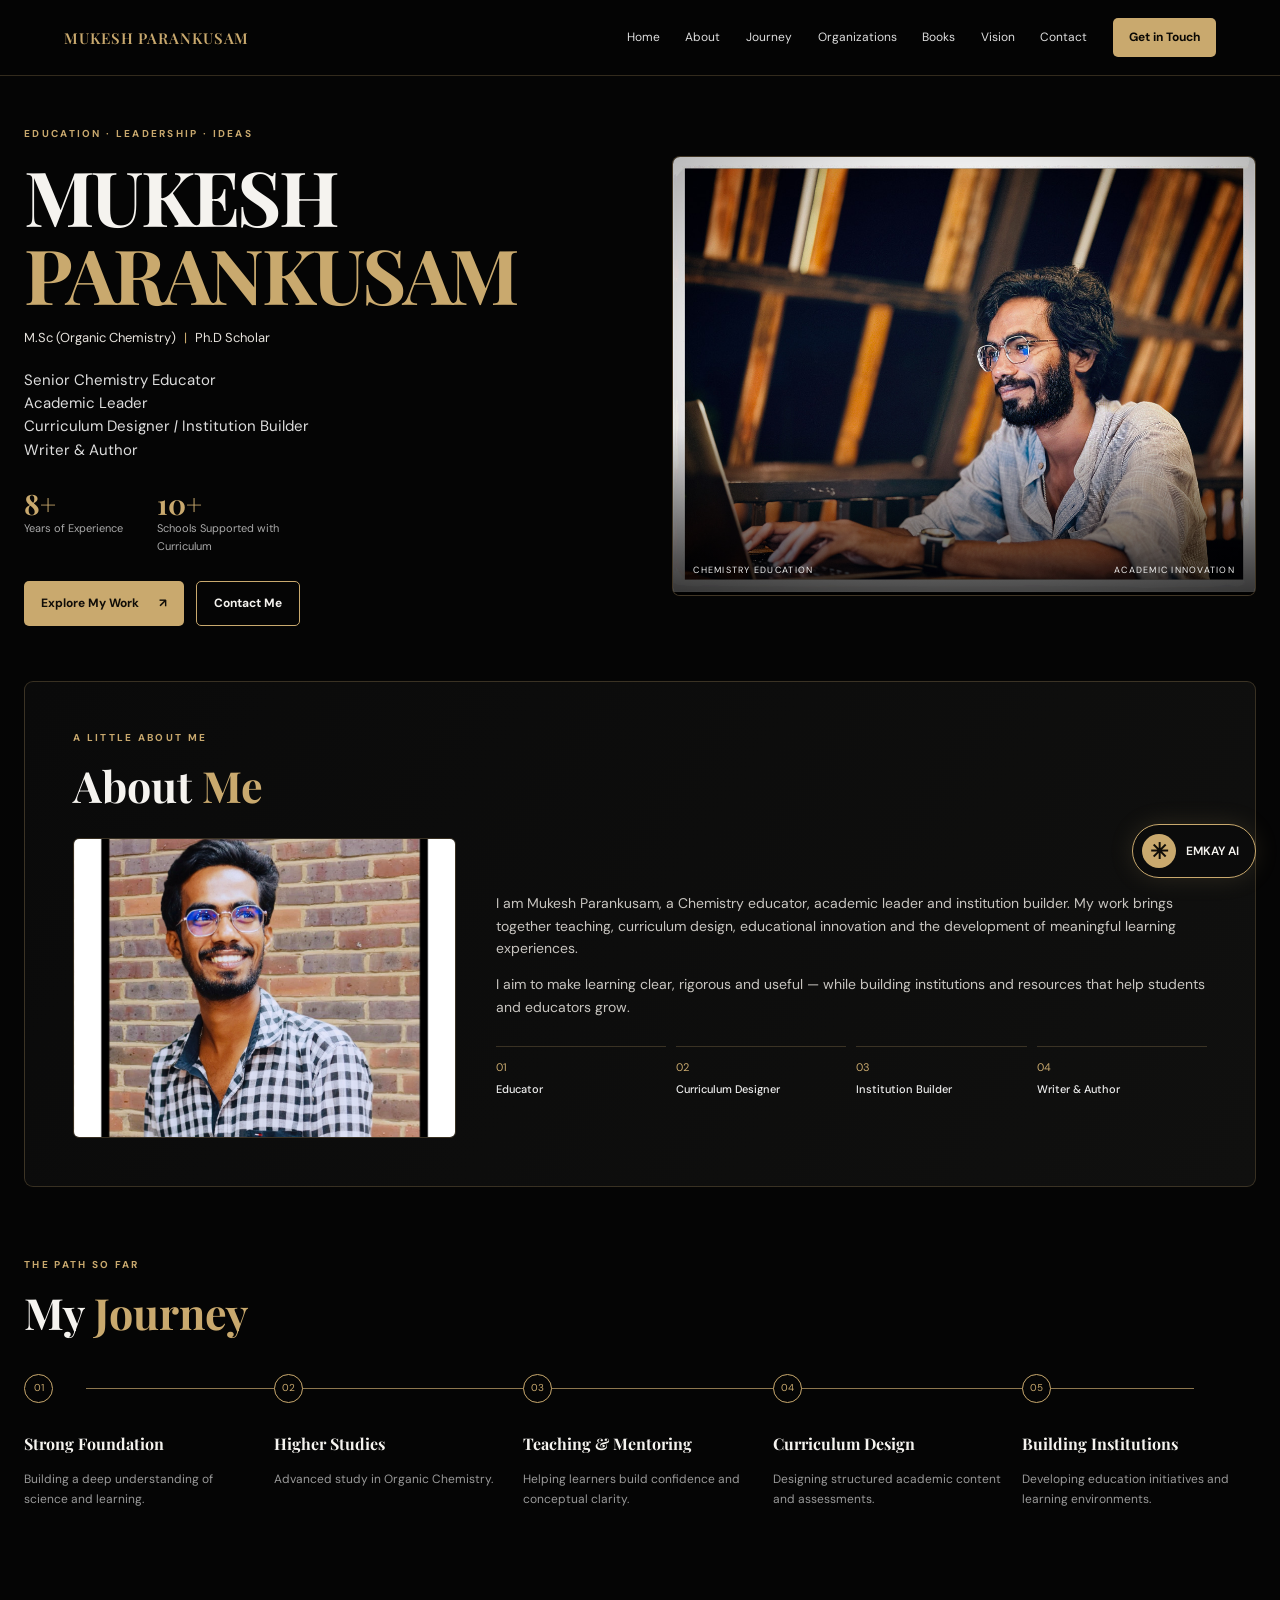
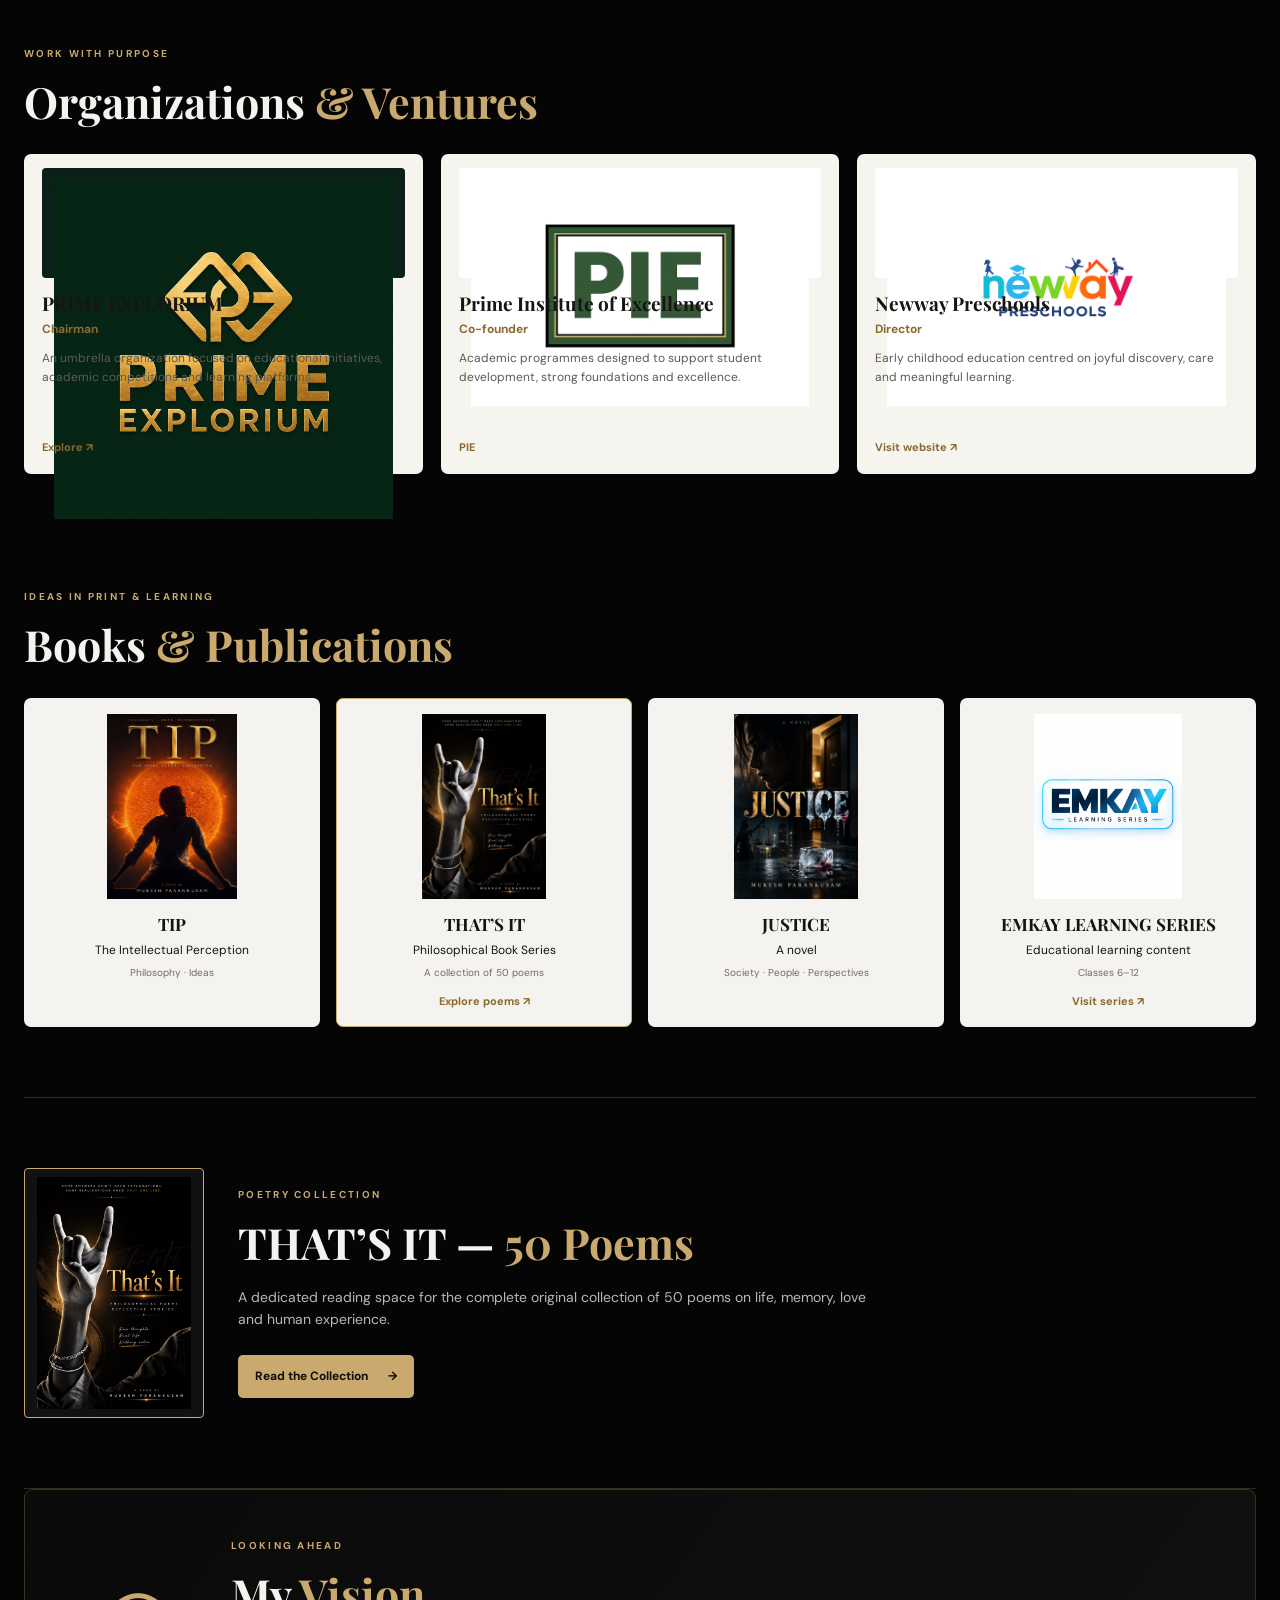
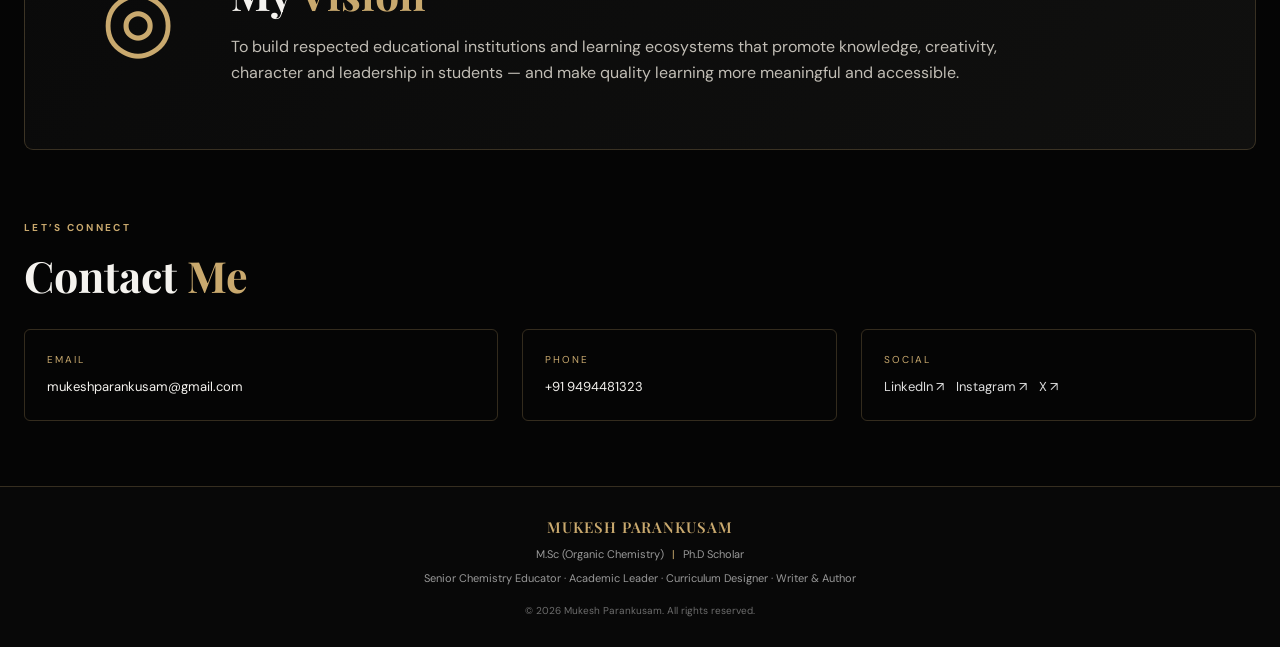
==== commit 91856fd2: "Add files via upload" ====
--- a/index.html
+++ b/index.html
@@ -1,1369 +1,24 @@
-<!DOCTYPE html>
+<!doctype html>
 <html lang="en">
-
 <head>
-
-    <meta charset="UTF-8">
-    <meta name="viewport" content="width=device-width, initial-scale=1.0">
-
-    <title>Mukesh Parankusam | Official Portfolio</title>
-
-    <meta name="description"
-        content="Official Portfolio of Mukesh Parankusam - Senior Chemistry Educator, Academic Leader, Institution Builder, Curriculum Designer and Writer.">
-
-    <link rel="preconnect" href="https://fonts.googleapis.com">
-    <link rel="preconnect" href="https://fonts.gstatic.com" crossorigin>
-
-    <link
-        href="https://fonts.googleapis.com/css2?family=Cinzel:wght@400;500;600;700;800&family=Poppins:wght@300;400;500;600;700&display=swap"
-        rel="stylesheet">
-
-    <link rel="stylesheet"
-        href="https://cdnjs.cloudflare.com/ajax/libs/font-awesome/6.7.2/css/all.min.css">
-
-    <link rel="stylesheet" href="style.css">
-
+<meta charset="utf-8"><meta name="viewport" content="width=device-width,initial-scale=1">
+<title>Mukesh Parankusam | Chemistry Educator & Academic Leader</title>
+<meta name="description" content="Official portfolio of Mukesh Parankusam — Senior Chemistry Educator, Academic Leader, Curriculum Designer, Institution Builder, Writer and Author.">
+<meta name="theme-color" content="#050505"><link rel="preconnect" href="https://fonts.googleapis.com"><link rel="preconnect" href="https://fonts.gstatic.com" crossorigin><link href="https://fonts.googleapis.com/css2?family=DM+Sans:wght@400;500;600;700&family=Playfair+Display:wght@500;600;700&display=swap" rel="stylesheet"><link rel="stylesheet" href="assets/css/style.css">
 </head>
-
 <body>
-
-    <!-- PRELOADER -->
-
-    <div id="preloader">
-
-        <div class="loader">
-
-            <h1>MUKESH</h1>
-
-            <span>PARANKUSAM</span>
-
-        </div>
-
-    </div>
-
-    <!-- CURSOR -->
-
-    <div class="cursor"></div>
-    <div class="cursor2"></div>
-
-    <!-- HEADER -->
-
-    <header id="header">
-
-        <div class="container nav-container">
-
-            <a href="#" class="logo">
-
-                <span>M</span>UKESH
-
-            </a>
-
-            <nav>
-
-                <ul id="navMenu">
-
-                    <li><a href="#home">Home</a></li>
-
-                    <li><a href="#about">About</a></li>
-
-                    <li><a href="#journey">Journey</a></li>
-
-                    <li><a href="#organizations">Organizations</a></li>
-
-                    <li><a href="#books">Books</a></li>
-
-                    <li><a href="#contact">Contact</a></li>
-
-                </ul>
-
-            </nav>
-
-            <div class="menu-btn">
-
-                <i class="fas fa-bars"></i>
-
-            </div>
-
-        </div>
-
-    </header>
-
-    <!-- HERO -->
-
-    <section class="hero" id="home">
-
-        <div class="hero-bg"></div>
-
-        <div class="gold-circle one"></div>
-        <div class="gold-circle two"></div>
-        <div class="gold-circle three"></div>
-
-        <div class="container hero-container">
-
-            <div class="hero-left">
-
-                <p class="hero-tag">
-
-                    WELCOME TO MY OFFICIAL PORTFOLIO
-
-                </p>
-
-                <h1>
-
-                    <span>MUKESH</span><br>
-
-                    PARANKUSAM
-
-                </h1>
-
-                <h2>
-
-                    Senior Chemistry Educator<br>
-
-                    Academic Leader<br>
-
-                    Institution Builder<br>
-
-                    Curriculum Designer<br>
-
-                    Writer & Author
-
-                </h2>
-
-                <p class="hero-description">
-
-                    Dedicated to transforming education through
-                    academic excellence, curriculum innovation,
-                    institution building and lifelong learning.
-
-                </p>
-
-                <div class="hero-buttons">
-
-                    <a href="#about" class="btn gold">
-
-                        Explore
-
-                    </a>
-
-                    <a href="#contact" class="btn outline">
-
-                        Contact
-
-                    </a>
-
-                </div>
-
-                <div class="hero-stats">
-
-                    <div class="stat-box">
-
-                        <h3>8+</h3>
-
-                        <p>Years Experience</p>
-
-                    </div>
-
-                    <div class="stat-box">
-
-                        <h3>5000+</h3>
-
-                        <p>Learners Impacted</p>
-
-                    </div>
-
-                    <div class="stat-box">
-
-                        <h3>10+</h3>
-
-                        <p>Schools Supported</p>
-
-                    </div>
-
-                </div>
-
-            </div>
-
-            <div class="hero-right">
-
-                <div class="profile-wrapper">
-
-                    <div class="gold-ring"></div>
-
-                    <img src="assets/images/profile.jpg" alt="Mukesh Parankusam">
-
-                </div>
-
-            </div>
-
-        </div>
-
-        <div class="scroll-indicator">
-
-            <span></span>
-
-        </div>
-
-    </section>
-        <!-- ================= ABOUT ================= -->
-
-    <section class="about section" id="about">
-
-        <div class="container">
-
-            <div class="section-heading">
-
-                <span>WHO I AM</span>
-
-                <h2>About Me</h2>
-
-            </div>
-
-            <div class="about-grid">
-
-                <div class="about-image">
-
-                    <div class="image-card">
-
-                        <img src="[data-uri]" alt="Mukesh Parankusam">
-
-                    </div>
-
-                </div>
-
-                <div class="about-content">
-
-                    <h3>
-
-                        Transforming Education Through Vision,
-                        Innovation & Leadership
-
-                    </h3>
-
-                    <p>
-
-                        I am Mukesh Parankusam, a passionate
-                        Chemistry Educator, Academic Leader,
-                        Institution Builder and Curriculum
-                        Designer committed to creating meaningful
-                        educational experiences.
-
-                    </p>
-
-                    <p>
-
-                        My mission is to empower students,
-                        strengthen educational institutions,
-                        support teachers and build learning
-                        ecosystems that inspire excellence.
-
-                    </p>
-
-                    <div class="about-highlights">
-
-                        <div class="highlight">
-
-                            <i class="fa-solid fa-flask"></i>
-
-                            <div>
-
-                                <h4>Senior Chemistry Educator</h4>
-
-                                <p>
-                                    Concept-based learning with
-                                    practical understanding.
-                                </p>
-
-                            </div>
-
-                        </div>
-
-                        <div class="highlight">
-
-                            <i class="fa-solid fa-school"></i>
-
-                            <div>
-
-                                <h4>Academic Leader</h4>
-
-                                <p>
-
-                                    Planning institutions,
-                                    mentoring educators and
-                                    building academic systems.
-
-                                </p>
-
-                            </div>
-
-                        </div>
-
-                        <div class="highlight">
-
-                            <i class="fa-solid fa-book-open"></i>
-
-                            <div>
-
-                                <h4>Curriculum Designer</h4>
-
-                                <p>
-
-                                    Designing academic
-                                    frameworks for schools
-                                    and organizations.
-
-                                </p>
-
-                            </div>
-
-                        </div>
-
-                        <div class="highlight">
-
-                            <i class="fa-solid fa-pen-nib"></i>
-
-                            <div>
-
-                                <h4>Writer & Author</h4>
-
-                                <p>
-
-                                    Publishing meaningful
-                                    educational and literary
-                                    works.
-
-                                </p>
-
-                            </div>
-
-                        </div>
-
-                    </div>
-
-                </div>
-
-            </div>
-
-        </div>
-
-    </section>
-
-    <!-- ================= JOURNEY ================= -->
-
-    <section class="journey section" id="journey">
-
-        <div class="container">
-
-            <div class="section-heading">
-
-                <span>ACADEMIC JOURNEY</span>
-
-                <h2>My Journey</h2>
-
-            </div>
-
-            <div class="timeline">
-
-                <div class="timeline-item">
-
-                    <div class="timeline-dot"></div>
-
-                    <div class="timeline-content">
-
-                        <h3>School Education</h3>
-
-                        <p>
-
-                            Built a strong academic foundation
-                            driven by curiosity and continuous
-                            learning.
-
-                        </p>
-
-                    </div>
-
-                </div>
-
-                <div class="timeline-item">
-
-                    <div class="timeline-dot"></div>
-
-                    <div class="timeline-content">
-
-                        <h3>Higher Education</h3>
-
-                        <p>
-
-                            Specialized in Chemistry while
-                            developing a passion for teaching
-                            and educational leadership.
-
-                        </p>
-
-                    </div>
-
-                </div>
-
-                <div class="timeline-item">
-
-                    <div class="timeline-dot"></div>
-
-                    <div class="timeline-content">
-
-                        <h3>Research</h3>
-
-                        <p>
-
-                            Continued academic exploration with
-                            focus on scientific thinking and
-                            innovation.
-
-                        </p>
-
-                    </div>
-
-                </div>
-
-                <div class="timeline-item">
-
-                    <div class="timeline-dot"></div>
-
-                    <div class="timeline-content">
-
-                        <h3>Educational Leadership</h3>
-
-                        <p>
-
-                            Expanded into curriculum design,
-                            institution building and academic
-                            development.
-
-                        </p>
-
-                    </div>
-
-                </div>
-
-            </div>
-
-        </div>
-
-    </section>
-
-    <!-- ================= EXPERIENCE ================= -->
-
-    <section class="experience section" id="experience">
-
-        <div class="container">
-
-            <div class="section-heading">
-
-                <span>PROFESSIONAL EXPERIENCE</span>
-
-                <h2>Experience</h2>
-
-            </div>
-
-            <div class="experience-wrapper">
-
-                <div class="experience-left">
-
-                    <h2>8+</h2>
-
-                    <span>Years of Experience</span>
-
-                </div>
-
-                <div class="experience-right">
-
-                    <div class="experience-card">
-
-                        <i class="fa-solid fa-flask"></i>
-
-                        <div>
-
-                            <h3>Senior Chemistry Educator</h3>
-
-                            <p>
-
-                                Delivering concept-oriented
-                                Chemistry education.
-
-                            </p>
-
-                        </div>
-
-                    </div>
-
-                    <div class="experience-card">
-
-                        <i class="fa-solid fa-graduation-cap"></i>
-
-                        <div>
-
-                            <h3>Academic Leader</h3>
-
-                            <p>
-
-                                Guiding institutions towards
-                                academic excellence.
-
-                            </p>
-
-                        </div>
-
-                    </div>
-
-                    <div class="experience-card">
-
-                        <i class="fa-solid fa-book"></i>
-
-                        <div>
-
-                            <h3>Curriculum Designer</h3>
-
-                            <p>
-
-                                Developing structured academic
-                                frameworks and learning systems.
-
-                            </p>
-
-                        </div>
-
-                    </div>
-
-                    <div class="experience-card">
-
-                        <i class="fa-solid fa-building-columns"></i>
-
-                        <div>
-
-                            <h3>Institution Builder</h3>
-
-                            <p>
-
-                                Building sustainable educational
-                                organizations with long-term
-                                vision.
-
-                            </p>
-
-                        </div>
-
-                    </div>
-
-                </div>
-
-            </div>
-
-        </div>
-
-    </section>
-        <!-- ================= ORGANIZATIONS ================= -->
-
-    <section class="organizations section" id="organizations">
-
-        <div class="container">
-
-            <div class="section-heading">
-
-                <span>ORGANIZATIONS</span>
-
-                <h2>Organizations I Lead</h2>
-
-            </div>
-
-            <div class="organization-grid">
-
-                <!-- PRIME EXPLORIUM -->
-
-                <div class="organization-card">
-
-                    <div class="organization-image">
-
-                        <img src="assets/images/prime-explorium.PNG" alt="Prime Explorium">
-
-                    </div>
-
-                    <div class="organization-content">
-
-                        <h3>PRIME EXPLORIUM</h3>
-
-                        <span>Founder & Chairman</span>
-
-                        <p>
-
-                            A visionary educational organization
-                            committed to academic excellence,
-                            innovation, curriculum development
-                            and institution building.
-
-                        </p>
-
-                    </div>
-
-                </div>
-
-                <!-- PIE -->
-
-                <div class="organization-card">
-
-                    <div class="organization-image">
-
-                        <img src="assets/images/Pie.PNG" alt="PIE">
-
-                    </div>
-
-                    <div class="organization-content">
-
-                        <h3>PRIME INSTITUTE OF EXCELLENCE</h3>
-
-                        <span>Co-Founder</span>
-
-                        <p>
-
-                            Dedicated to competitive education,
-                            conceptual learning and academic
-                            excellence for future achievers.
-
-                        </p>
-
-                    </div>
-
-                </div>
-
-                <!-- NEWWAY -->
-
-                <div class="organization-card">
-
-                    <div class="organization-image">
-
-                        <img src="assets/images/Newway.PNG" alt="Newway">
-
-                    </div>
-
-                    <div class="organization-content">
-
-                        <h3>NEWWAY PRESCHOOLS</h3>
-
-                        <span>Director</span>
-
-                        <p>
-
-                            Creating joyful learning experiences
-                            through modern preschool education
-                            and child-centered development.
-
-                        </p>
-
-                    </div>
-
-                </div>
-
-            </div>
-
-        </div>
-
-    </section>
-
-    <!-- ================= FEATURED PROJECTS ================= -->
-
-    <section class="projects section" id="projects">
-
-        <div class="container">
-
-            <div class="section-heading">
-
-                <span>FEATURED PROJECTS</span>
-
-                <h2>Educational Initiatives</h2>
-
-            </div>
-
-            <div class="projects-grid">
-
-                <div class="project-card">
-
-                    <i class="fa-solid fa-graduation-cap"></i>
-
-                    <h3>Academic Leadership</h3>
-
-                    <p>
-
-                        Leading institutions with innovation,
-                        strategic planning and excellence.
-
-                    </p>
-
-                </div>
-
-                <div class="project-card">
-
-                    <i class="fa-solid fa-book-open-reader"></i>
-
-                    <h3>Curriculum Development</h3>
-
-                    <p>
-
-                        Designing structured learning systems
-                        aligned with future educational needs.
-
-                    </p>
-
-                </div>
-
-                <div class="project-card">
-
-                    <i class="fa-solid fa-chalkboard-user"></i>
-
-                    <h3>Teacher Empowerment</h3>
-
-                    <p>
-
-                        Supporting schools through curriculum
-                        guidance, teacher training and academic
-                        planning.
-
-                    </p>
-
-                </div>
-
-                <div class="project-card">
-
-                    <i class="fa-solid fa-school"></i>
-
-                    <h3>Institution Building</h3>
-
-                    <p>
-
-                        Establishing sustainable educational
-                        organizations focused on quality and
-                        long-term impact.
-
-                    </p>
-
-                </div>
-
-                <div class="project-card">
-
-                    <i class="fa-solid fa-lightbulb"></i>
-
-                    <h3>Educational Innovation</h3>
-
-                    <p>
-
-                        Developing modern learning experiences
-                        using research-driven educational
-                        practices.
-
-                    </p>
-
-                </div>
-
-            </div>
-
-        </div>
-
-    </section>
-        <!--================ BOOKS =================-->
-
-    <section class="books section" id="books">
-
-        <div class="container">
-
-            <div class="section-heading">
-
-                <span>PUBLICATIONS</span>
-
-                <h2>Books & Publications</h2>
-
-            </div>
-
-            <div class="books-grid">
-
-                <!-- TIP -->
-
-                <div class="book-card">
-
-                    <div class="book-image">
-
-                        <img src="assets/images/tip.PNG" alt="TIP">
-
-                    </div>
-
-                    <div class="book-content">
-
-                        <h3>TIP</h3>
-
-                        <span>The Intellectual Perception</span>
-
-                        <p>
-
-                            A collection of meaningful stories,
-                            observations and reflections that
-                            inspire intellectual thinking and
-                            emotional maturity.
-
-                        </p>
-
-                    </div>
-
-                </div>
-
-                <!-- THAT'S IT -->
-
-                <div class="book-card">
-
-                    <div class="book-image">
-
-                        <img src="assets/images/thats-it.PNG" alt="THAT'S IT">
-
-                    </div>
-
-                    <div class="book-content">
-
-                        <h3>THAT'S IT</h3>
-
-                        <span>Original Story Collection</span>
-
-                        <p>
-
-                            An original literary work containing
-                            realistic stories, emotions and life
-                            experiences with meaningful lessons.
-
-                        </p>
-
-                    </div>
-
-                </div>
-
-                <!-- EMKAY -->
-
-                <div class="book-card">
-
-                    <div class="book-image">
-
-                        <img src="assets/images/emkay.PNG" alt="EMKAY">
-
-                    </div>
-
-                    <div class="book-content">
-
-                        <h3>EMKAY</h3>
-
-                        <span>Foundation Series</span>
-
-                        <p>
-
-                            A future educational publication
-                            designed to strengthen conceptual
-                            learning for school students.
-
-                        </p>
-
-                    </div>
-
-                </div>
-
-            </div>
-
-        </div>
-
-    </section>
-
-    <!--================ EXPERTISE =================-->
-
-    <section class="expertise section" id="expertise">
-
-        <div class="container">
-
-            <div class="section-heading">
-
-                <span>EXPERTISE</span>
-
-                <h2>Areas of Expertise</h2>
-
-            </div>
-
-            <div class="expertise-grid">
-
-                <div class="expert-card">
-
-                    <i class="fa-solid fa-flask"></i>
-
-                    <h3>Chemistry Education</h3>
-
-                    <p>
-
-                        Simplifying complex concepts through
-                        practical and conceptual teaching.
-
-                    </p>
-
-                </div>
-
-                <div class="expert-card">
-
-                    <i class="fa-solid fa-book-open"></i>
-
-                    <h3>Curriculum Design</h3>
-
-                    <p>
-
-                        Building structured learning frameworks
-                        for modern schools.
-
-                    </p>
-
-                </div>
-
-                <div class="expert-card">
-
-                    <i class="fa-solid fa-school"></i>
-
-                    <h3>Institution Building</h3>
-
-                    <p>
-
-                        Developing educational organizations
-                        with long-term vision.
-
-                    </p>
-
-                </div>
-
-                <div class="expert-card">
-
-                    <i class="fa-solid fa-users"></i>
-
-                    <h3>Academic Leadership</h3>
-
-                    <p>
-
-                        Mentoring educators and strengthening
-                        academic systems.
-
-                    </p>
-
-                </div>
-
-                <div class="expert-card">
-
-                    <i class="fa-solid fa-pen-nib"></i>
-
-                    <h3>Writing</h3>
-
-                    <p>
-
-                        Authoring educational books, life
-                        stories and inspirational works.
-
-                    </p>
-
-                </div>
-
-                <div class="expert-card">
-
-                    <i class="fa-solid fa-lightbulb"></i>
-
-                    <h3>Educational Innovation</h3>
-
-                    <p>
-
-                        Creating impactful learning ecosystems
-                        through innovation.
-
-                    </p>
-
-                </div>
-
-            </div>
-
-        </div>
-
-    </section>
-
-    <!--================ ACHIEVEMENTS =================-->
-
-    <section class="achievements section" id="achievements">
-
-        <div class="container">
-
-            <div class="section-heading">
-
-                <span>ACHIEVEMENTS</span>
-
-                <h2>Professional Highlights</h2>
-
-            </div>
-
-            <div class="achievement-grid">
-
-                <div class="achievement-card">
-
-                    <h2>8+</h2>
-
-                    <p>Years of Experience</p>
-
-                </div>
-
-                <div class="achievement-card">
-
-                    <h2>5000+</h2>
-
-                    <p>Learners Impacted</p>
-
-                </div>
-
-                <div class="achievement-card">
-
-                    <h2>10+</h2>
-
-                    <p>Schools Supported</p>
-
-                </div>
-
-                <div class="achievement-card">
-
-                    <h2>4</h2>
-
-                    <p>Educational Organizations</p>
-
-                </div>
-
-                <div class="achievement-card">
-
-                    <h2>3</h2>
-
-                    <p>Book Projects</p>
-
-                </div>
-
-                <div class="achievement-card">
-
-                    <h2>100%</h2>
-
-                    <p>Commitment to Excellence</p>
-
-                </div>
-
-            </div>
-
-        </div>
-
-    </section>
-
-    <!--================ IMPACT =================-->
-
-    <section class="impact section" id="impact">
-
-        <div class="container">
-
-            <div class="section-heading">
-
-                <span>IMPACT</span>
-
-                <h2>Creating Meaningful Change</h2>
-
-            </div>
-
-            <div class="impact-grid">
-
-                <div class="impact-card">
-
-                    <i class="fa-solid fa-user-graduate"></i>
-
-                    <h2>5000+</h2>
-
-                    <p>Learners Inspired</p>
-
-                </div>
-
-                <div class="impact-card">
-
-                    <i class="fa-solid fa-school"></i>
-
-                    <h2>10+</h2>
-
-                    <p>Schools Supported</p>
-
-                </div>
-
-                <div class="impact-card">
-
-                    <i class="fa-solid fa-chalkboard-user"></i>
-
-                    <h2>100+</h2>
-
-                    <p>Teachers Connected</p>
-
-                </div>
-
-                <div class="impact-card">
-
-                    <i class="fa-solid fa-earth-asia"></i>
-
-                    <h2>1</h2>
-
-                    <p>Vision - Transforming Education</p>
-
-                </div>
-
-            </div>
-
-        </div>
-
-    </section>
-        <!--================ MISSION =================-->
-
-    <section class="mission section" id="mission">
-
-        <div class="container">
-
-            <div class="section-heading">
-
-                <span>MISSION</span>
-
-                <h2>My Mission</h2>
-
-            </div>
-
-            <div class="mission-content">
-
-                <div class="mission-card">
-
-                    <i class="fa-solid fa-bullseye"></i>
-
-                    <h3>Empowering Every Learner</h3>
-
-                    <p>
-
-                        To provide quality education that inspires
-                        curiosity, develops conceptual understanding
-                        and creates confident lifelong learners.
-
-                    </p>
-
-                </div>
-
-                <div class="mission-card">
-
-                    <i class="fa-solid fa-book-open"></i>
-
-                    <h3>Academic Excellence</h3>
-
-                    <p>
-
-                        To build structured academic systems,
-                        meaningful curriculum and innovative
-                        educational practices for schools.
-
-                    </p>
-
-                </div>
-
-                <div class="mission-card">
-
-                    <i class="fa-solid fa-building-columns"></i>
-
-                    <h3>Institution Building</h3>
-
-                    <p>
-
-                        To establish educational organizations
-                        that create a lasting impact on society
-                        through excellence and innovation.
-
-                    </p>
-
-                </div>
-
-            </div>
-
-        </div>
-
-    </section>
-
-    <!--================ VISION =================-->
-
-    <section class="vision section" id="vision">
-
-        <div class="container">
-
-            <div class="section-heading">
-
-                <span>VISION</span>
-
-                <h2>Vision for the Future</h2>
-
-            </div>
-
-            <div class="vision-wrapper">
-
-                <h3>
-
-                    "Education is not merely about teaching.
-                    It is about transforming lives."
-
-                </h3>
-
-                <p>
-
-                    My vision is to build globally respected
-                    educational institutions that nurture
-                    knowledge, creativity, character and
-                    leadership while making quality education
-                    accessible to every learner.
-
-                </p>
-
-            </div>
-
-        </div>
-
-    </section>
-
-    <!--================ CONTACT =================-->
-
-    <section class="contact section" id="contact">
-
-        <div class="container">
-
-            <div class="section-heading">
-
-                <span>CONTACT</span>
-
-                <h2>Let's Connect</h2>
-
-            </div>
-
-            <div class="contact-wrapper">
-
-                <div class="contact-left">
-
-                    <div class="contact-box">
-
-                        <i class="fa-solid fa-envelope"></i>
-
-                        <div>
-
-                            <h3>Email</h3>
-
-                            <p>mukeshparankusam@gmail.com</p>
-
-                        </div>
-
-                    </div>
-
-                    <div class="contact-box">
-
-                        <i class="fa-solid fa-phone"></i>
-
-                        <div>
-
-                            <h3>Phone</h3>
-
-                            <p>+91 94944 81323</p>
-
-                        </div>
-
-                    </div>
-
-                    <div class="contact-box">
-
-                        <i class="fa-brands fa-whatsapp"></i>
-
-                        <div>
-
-                            <h3>WhatsApp</h3>
-
-                            <p>+91 94944 81323</p>
-
-                        </div>
-
-                    </div>
-
-                </div>
-
-                <div class="contact-right">
-
-                    <form>
-
-                        <input type="text" placeholder="Your Name">
-
-                        <input type="email" placeholder="Email Address">
-
-                        <input type="text" placeholder="Subject">
-
-                        <textarea rows="6" placeholder="Your Message"></textarea>
-
-                        <button class="btn gold">
-
-                            Send Message
-
-                        </button>
-
-                    </form>
-
-                </div>
-
-            </div>
-
-        </div>
-
-    </section>
-
-    <!--================ FOOTER =================-->
-
-    <footer>
-
-        <div class="container">
-
-            <div class="footer-top">
-
-                <h2>MUKESH PARANKUSAM</h2>
-
-                <p>
-
-                    Senior Chemistry Educator • Academic Leader •
-                    Institution Builder • Curriculum Designer •
-                    Writer & Author
-
-                </p>
-
-            </div>
-
-            <div class="footer-social">
-
-                <a href="https://www.linkedin.com/in/dr-mukesh-parankusam-172192324" target="_blank"><i class="fab fa-linkedin-in"></i></a>
-
-                <a href="https://www.instagram.com/lordemkay/" target="_blank"><i class="fab fa-instagram"></i></a>
-
-                <a href="https://x.com/lordemkay" target="_blank"><i class="fab fa-x-twitter"></i></a>
-
-                <a href="https://wa.me/919494481323" target="_blank"><i class="fab fa-whatsapp"></i></a>
-
-            </div>
-
-            <div class="footer-bottom">
-
-                <p>
-
-                    © 2026 Mukesh Parankusam.
-                    All Rights Reserved.
-
-                </p>
-
-            </div>
-
-        </div>
-
-    </footer>
-
-    <script src="script.js"></script>
-
-</body>
-
-</html>
+<div class="preloader" id="preloader"><div class="loader-name">MUKESH PARANKUSAM</div><div class="loader-line"><span></span></div><small>Loading portfolio</small></div>
+<header class="site-header"><a class="brand" href="#home">MUKESH PARANKUSAM</a><button class="menu-toggle" aria-label="Open navigation" aria-expanded="false">☰</button><nav class="nav" id="nav"><a href="#home">Home</a><a href="#about">About</a><a href="#journey">Journey</a><a href="#organizations">Organizations</a><a href="#books">Books</a><a href="#vision">Vision</a><a href="#contact">Contact</a><a class="nav-cta" href="#contact">Get in Touch</a></nav></header>
+<main>
+<section class="hero section-wrap" id="home"><div class="hero-copy"><p class="eyebrow">EDUCATION · LEADERSHIP · IDEAS</p><h1>MUKESH<br><span>PARANKUSAM</span></h1><p class="qualification">M.Sc (Organic Chemistry) <i>|</i> Ph.D Scholar</p><p class="roles">Senior Chemistry Educator<br>Academic Leader<br>Curriculum Designer <i>|</i> Institution Builder<br>Writer &amp; Author</p><div class="stats"><div><strong>8+</strong><span>Years of Experience</span></div><div><strong>10+</strong><span>Schools Supported with Curriculum</span></div></div><div class="hero-actions"><a class="button gold" href="#organizations">Explore My Work <span>↗</span></a><a class="button outline" href="#contact">Contact Me</a></div></div><div class="hero-image"><img src="assets/images/profile-hero.jpeg" alt="Mukesh Parankusam working at a laptop"><div class="image-caption"><span>CHEMISTRY EDUCATION</span><span>ACADEMIC INNOVATION</span></div></div></section>
+<section class="about section-wrap panel" id="about"><div class="section-heading"><p class="eyebrow">A LITTLE ABOUT ME</p><h2>About <em>Me</em></h2></div><div class="about-grid"><div class="about-image"><img src="assets/images/profile-about.jpeg" alt="Portrait of Mukesh Parankusam"></div><div class="about-copy"><p>I am Mukesh Parankusam, a Chemistry educator, academic leader and institution builder. My work brings together teaching, curriculum design, educational innovation and the development of meaningful learning experiences.</p><p>I aim to make learning clear, rigorous and useful — while building institutions and resources that help students and educators grow.</p><div class="skill-row"><span>01 <b>Educator</b></span><span>02 <b>Curriculum Designer</b></span><span>03 <b>Institution Builder</b></span><span>04 <b>Writer &amp; Author</b></span></div></div></div></section>
+<section class="journey section-wrap" id="journey"><div class="section-heading"><p class="eyebrow">THE PATH SO FAR</p><h2>My <em>Journey</em></h2></div><div class="timeline"><div><span class="timeline-dot">01</span><h3>Strong Foundation</h3><p>Building a deep understanding of science and learning.</p></div><div><span class="timeline-dot">02</span><h3>Higher Studies</h3><p>Advanced study in Organic Chemistry.</p></div><div><span class="timeline-dot">03</span><h3>Teaching &amp; Mentoring</h3><p>Helping learners build confidence and conceptual clarity.</p></div><div><span class="timeline-dot">04</span><h3>Curriculum Design</h3><p>Designing structured academic content and assessments.</p></div><div><span class="timeline-dot">05</span><h3>Building Institutions</h3><p>Developing education initiatives and learning environments.</p></div></div></section>
+<section class="section-wrap" id="organizations"><div class="section-heading"><p class="eyebrow">WORK WITH PURPOSE</p><h2>Organizations <em>&amp; Ventures</em></h2></div><div class="org-grid"><a class="org-card" href="https://primeexplorium.org" target="_blank" rel="noopener"><div class="logo-area dark"><img src="assets/images/prime-explorium.jpeg" alt="PRIME EXPLORIUM logo"></div><h3>PRIME EXPLORIUM</h3><p class="role-label">Chairman</p><p>An umbrella organization focused on educational initiatives, academic competitions and learning platforms.</p><span class="card-link">Explore ↗</span></a><a class="org-card" href="#organizations"><div class="logo-area"><img src="assets/images/pie.jpeg" alt="Prime Institute of Excellence logo"></div><h3>Prime Institute of Excellence</h3><p class="role-label">Co-founder</p><p>Academic programmes designed to support student development, strong foundations and excellence.</p><span class="card-link">PIE</span></a><a class="org-card" href="http://mukeshparankusam.co.in/newway-school-website/" target="_blank" rel="noopener"><div class="logo-area"><img src="assets/images/newway.jpeg" alt="Newway Preschools logo"></div><h3>Newway Preschools</h3><p class="role-label">Director</p><p>Early childhood education centred on joyful discovery, care and meaningful learning.</p><span class="card-link">Visit website ↗</span></a></div></section>
+<section class="section-wrap books-section" id="books"><div class="section-heading"><p class="eyebrow">IDEAS IN PRINT &amp; LEARNING</p><h2>Books <em>&amp; Publications</em></h2></div><div class="book-grid"><article class="book-card"><img src="assets/images/tip.jpeg" alt="TIP — The Intellectual Perception book cover"><h3>TIP</h3><p>The Intellectual Perception</p><span>Philosophy · Ideas</span></article><a class="book-card featured-book" href="poems.html"><img src="assets/images/thats-it.jpeg" alt="THAT'S IT book cover"><h3>THAT’S IT</h3><p>Philosophical Book Series</p><span>A collection of 50 poems</span><span class="card-link">Explore poems ↗</span></a><article class="book-card"><img src="assets/images/justice.jpeg" alt="JUSTICE book cover"><h3>JUSTICE</h3><p>A novel</p><span>Society · People · Perspectives</span></article><a class="book-card" href="http://mukeshparankusam.co.in/emkay-learning-series/" target="_blank" rel="noopener"><img src="assets/images/emkay-learning-series.jpeg" alt="EMKAY LEARNING SERIES logo"><h3>EMKAY LEARNING SERIES</h3><p>Educational learning content</p><span>Classes 6–12</span><span class="card-link">Visit series ↗</span></a></div></section>
+<section class="poem-promo section-wrap"><div class="promo-cover"><img src="assets/images/thats-it.jpeg" alt="THAT'S IT cover"></div><div><p class="eyebrow">POETRY COLLECTION</p><h2>THAT’S IT — <em>50 Poems</em></h2><p>A dedicated reading space for the complete original collection of 50 poems on life, memory, love and human experience.</p><a class="button gold" href="poems.html">Read the Collection <span>→</span></a></div></section>
+<section class="vision section-wrap panel" id="vision"><div class="vision-symbol" aria-hidden="true">◎</div><div><p class="eyebrow">LOOKING AHEAD</p><h2>My <em>Vision</em></h2><p>To build respected educational institutions and learning ecosystems that promote knowledge, creativity, character and leadership in students — and make quality learning more meaningful and accessible.</p></div></section>
+<section class="section-wrap contact-section" id="contact"><div class="section-heading"><p class="eyebrow">LET’S CONNECT</p><h2>Contact <em>Me</em></h2></div><div class="contact-grid"><div><span class="contact-label">EMAIL</span><a href="mailto:mukeshparankusam@gmail.com">mukeshparankusam@gmail.com</a></div><div><span class="contact-label">PHONE</span><a href="tel:+919494481323">+91 9494481323</a></div><div><span class="contact-label">SOCIAL</span><div class="socials"><a href="https://www.linkedin.com/in/dr-mukesh-parankusam-172192324" target="_blank" rel="noopener">LinkedIn ↗</a><a href="https://www.instagram.com/lordemkay/" target="_blank" rel="noopener">Instagram ↗</a><a href="https://x.com/lordemkay" target="_blank" rel="noopener">X ↗</a></div></div></div></section>
+</main><footer class="footer"><a class="brand" href="#home">MUKESH PARANKUSAM</a><p>M.Sc (Organic Chemistry) <i>|</i> Ph.D Scholar</p><p>Senior Chemistry Educator · Academic Leader · Curriculum Designer · Writer &amp; Author</p><span>© <span id="year"></span> Mukesh Parankusam. All rights reserved.</span></footer>
+<button class="ai-launcher" id="aiLauncher" aria-label="Open EMKAY AI chat"><span class="ai-orb">✳</span><span>EMKAY AI</span></button><aside class="chat-panel" id="chatPanel" aria-label="EMKAY AI chat" aria-hidden="true"><div class="chat-head"><div><span class="ai-dot"></span><strong>EMKAY AI</strong><small>Website assistant</small></div><button id="chatClose" aria-label="Close chat">×</button></div><div class="chat-messages" id="chatMessages"><div class="chat-bubble bot">Hello! I’m EMKAY AI. Ask me about Mukesh Parankusam, his work, books, education or learning resources.</div></div><form class="chat-form" id="chatForm"><input id="chatInput" aria-label="Your question" placeholder="Type your question…" autocomplete="off" required><button aria-label="Send message">↑</button></form><div class="chat-actions"><button type="button" id="chatNew">New conversation</button><span class="chat-note" id="chatStatus">Ask EMKAY AI about education, books, or my work.</span></div></aside>
+<script src="assets/js/config.js"></script><script src="assets/js/main.js"></script>
+</body></html>
--- a/assets/css/style.css
+++ b/assets/css/style.css
@@ -0,0 +1 @@
+:root{--black:#050505;--soft:#0b0b0b;--panel:#111;--white:#f5f3ef;--silver:#b8b8b8;--gold:#c9a96e;--line:rgba(201,169,110,.24);--serif:'Playfair Display',Georgia,serif;--sans:'DM Sans',Arial,sans-serif}*{box-sizing:border-box}html{scroll-behavior:smooth;scroll-padding-top:86px}body{margin:0;background:var(--black);color:var(--white);font-family:var(--sans);line-height:1.6}a{color:inherit;text-decoration:none}img{display:block;max-width:100%}.preloader{position:fixed;inset:0;background:#030303;z-index:1000;display:flex;flex-direction:column;align-items:center;justify-content:center;gap:20px;transition:opacity .6s,visibility .6s}.preloader.done{opacity:0;visibility:hidden}.loader-name{font-family:var(--serif);letter-spacing:.22em;color:var(--gold);font-size:clamp(16px,2vw,25px);text-align:center}.loader-line{width:170px;height:2px;background:#29251f;overflow:hidden}.loader-line span{display:block;height:100%;background:var(--gold);animation:load 1.2s ease-in-out infinite}@keyframes load{from{width:0}to{width:100%}}.preloader small{color:#777;font-size:11px;letter-spacing:.15em}.site-header{height:76px;padding:0 clamp(20px,5vw,76px);display:flex;align-items:center;justify-content:space-between;gap:20px;border-bottom:1px solid var(--line);background:rgba(5,5,5,.92);position:sticky;top:0;z-index:50;backdrop-filter:blur(14px)}.brand{font-family:var(--serif);color:var(--gold);font-weight:600;letter-spacing:.06em;font-size:15px;white-space:nowrap}.nav{display:flex;align-items:center;gap:clamp(12px,2vw,27px);font-size:12px;color:#ddd}.nav a{transition:color .2s}.nav a:hover{color:var(--gold)}.nav-cta{background:var(--gold);color:#0a0804!important;padding:10px 16px;border-radius:5px;font-weight:700}.menu-toggle{display:none;background:none;border:1px solid var(--line);color:var(--gold);font-size:22px;border-radius:5px;padding:4px 10px}.section-wrap{width:min(1240px,calc(100% - 48px));margin:0 auto;padding:70px 0}.hero{display:grid;grid-template-columns:1fr .95fr;align-items:center;gap:34px;min-height:560px;padding-top:50px;padding-bottom:55px}.eyebrow{font-size:10px;letter-spacing:.23em;color:var(--gold);font-weight:700;margin:0 0 15px}.hero h1{font-family:var(--serif);font-size:clamp(42px,6vw,76px);line-height:1.02;letter-spacing:-.035em;margin:0 0 16px}.hero h1 span{color:var(--gold)}.qualification{font-size:13px;color:#e6e2dc}.qualification i,.footer i{color:var(--gold);font-style:normal;padding:0 5px}.roles{font-size:15px;line-height:1.55;color:#ddd;margin:20px 0}.stats{display:flex;gap:34px;margin:25px 0}.stats div{display:flex;flex-direction:column}.stats strong{font-family:var(--serif);font-size:28px;color:var(--gold);line-height:1.2}.stats span{font-size:11px;color:#aaa;max-width:155px}.hero-actions{display:flex;gap:12px;flex-wrap:wrap}.button{display:inline-flex;align-items:center;justify-content:center;gap:20px;padding:12px 17px;border-radius:5px;font-size:12px;font-weight:700;transition:transform .2s,background .2s}.button:hover{transform:translateY(-2px)}.button.gold{background:var(--gold);color:#100d08}.button.outline{border:1px solid var(--gold);color:var(--white)}.hero-image{height:440px;position:relative;overflow:hidden;border:1px solid var(--line);border-radius:8px;background:#16120e}.hero-image:after{content:"";position:absolute;inset:0;background:linear-gradient(0deg,rgba(0,0,0,.7),transparent 38%)}.hero-image img{width:100%;height:100%;object-fit:cover;object-position:center 38%}.image-caption{position:absolute;bottom:18px;left:20px;right:20px;z-index:1;display:flex;justify-content:space-between;color:#eee;font-size:9px;letter-spacing:.14em}.panel{border:1px solid var(--line);background:linear-gradient(125deg,#0a0a0a,#10100f);border-radius:9px;padding:clamp(24px,4vw,48px)}.section-heading{margin-bottom:28px}.section-heading h2,.vision h2,.poem-promo h2{font-family:var(--serif);font-size:clamp(29px,4vw,43px);line-height:1.15;margin:0}.section-heading h2 em,.vision h2 em,.poem-promo h2 em{font-style:normal;color:var(--gold)}.about-grid{display:grid;grid-template-columns:.7fr 1.3fr;gap:40px;align-items:center}.about-image{height:300px;overflow:hidden;border-radius:6px;border:1px solid var(--line)}.about-image img{width:100%;height:100%;object-fit:cover;object-position:center 30%}.about-copy p{color:#c8c5c0;font-size:14px;max-width:720px}.skill-row{display:grid;grid-template-columns:repeat(4,1fr);gap:10px;margin-top:28px}.skill-row span{border-top:1px solid var(--line);padding-top:12px;color:var(--gold);font-size:11px}.skill-row b{display:block;color:#eee;font-weight:500;margin-top:4px}.journey{padding-bottom:55px}.timeline{display:grid;grid-template-columns:repeat(5,1fr);gap:16px;position:relative}.timeline:before{content:"";position:absolute;top:22px;left:5%;right:5%;height:1px;background:var(--gold);opacity:.7}.timeline>div{position:relative;padding-top:52px}.timeline-dot{position:absolute;top:8px;left:0;width:29px;height:29px;display:grid;place-items:center;border:1px solid var(--gold);border-radius:50%;background:var(--black);font-size:10px;color:var(--gold)}.timeline h3{font-family:var(--serif);font-size:16px;line-height:1.3}.timeline p{font-size:12px;color:#999}.org-grid{display:grid;grid-template-columns:repeat(3,1fr);gap:18px}.org-card{display:flex;flex-direction:column;background:#f6f4ef;color:#161513;border-radius:7px;padding:14px 18px 18px;min-height:320px;transition:transform .25s,box-shadow .25s}.org-card:hover,.book-card:hover{transform:translateY(-4px);box-shadow:0 12px 34px #0008}.logo-area{height:110px;display:grid;place-items:center;background:#fff;border-radius:4px;margin-bottom:14px;padding:12px}.logo-area.dark{background:#0b2019}.logo-area img{width:100%;height:100%;object-fit:contain}.org-card h3{font-family:var(--serif);font-size:19px;line-height:1.2;margin:0 0 5px}.role-label{color:#8c6a31!important;font-weight:700;margin:0 0 10px!important;font-size:12px!important}.org-card p{font-size:12px;color:#5d5a55;margin:0 0 8px}.card-link{font-size:11px;font-weight:700;color:#8a672d;margin-top:auto;padding-top:12px}.books-section{padding-top:45px}.book-grid{display:grid;grid-template-columns:repeat(4,1fr);gap:16px}.book-card{background:#f5f3ef;color:#141414;border-radius:7px;padding:15px;text-align:center;display:flex;flex-direction:column;align-items:center;min-width:0;transition:transform .25s,box-shadow .25s;border:1px solid transparent}.featured-book{border-color:var(--gold)}.book-card img{height:185px;width:100%;object-fit:contain;margin-bottom:12px}.book-card h3{font-family:var(--serif);font-size:17px;margin:0 0 3px}.book-card p{font-size:12px;margin:0 0 5px}.book-card>span:not(.card-link){font-size:10px;color:#716b62}.book-card .card-link{color:#8a672d}.poem-promo{display:grid;grid-template-columns:180px 1fr;gap:34px;align-items:center;border-top:1px solid var(--line);border-bottom:1px solid var(--line)}.promo-cover{height:250px;background:#111;padding:8px;border:1px solid var(--gold);border-radius:4px}.promo-cover img{width:100%;height:100%;object-fit:contain}.poem-promo p:not(.eyebrow){color:#bcb8b0;max-width:650px;font-size:14px;margin:18px 0 24px}.vision{display:grid;grid-template-columns:130px 1fr;align-items:center;gap:28px}.vision-symbol{font-size:85px;line-height:1;color:var(--gold);text-align:center}.vision p:last-child{color:#c1bdb5;max-width:800px}.contact-section{padding-bottom:65px}.contact-grid{display:grid;grid-template-columns:1.2fr .8fr 1fr;gap:24px}.contact-grid>div{padding:22px;border:1px solid var(--line);border-radius:6px;display:flex;flex-direction:column;gap:9px}.contact-label{font-size:10px;letter-spacing:.2em;color:var(--gold)}.contact-grid a{font-size:13px;overflow-wrap:anywhere}.socials{display:flex;flex-wrap:wrap;gap:12px}.socials a{color:#ddd}.footer{border-top:1px solid var(--line);padding:28px clamp(24px,5vw,76px);text-align:center;background:#080808}.footer p{font-size:11px;color:#999;margin:6px}.footer>span{display:block;font-size:10px;color:#6d6d6d;margin-top:16px}.ai-launcher{position:fixed;right:24px;bottom:22px;z-index:70;display:flex;align-items:center;gap:10px;border:1px solid var(--gold);background:#0b0b0b;color:var(--white);border-radius:40px;padding:9px 16px 9px 9px;box-shadow:0 0 25px #c9a96e25;cursor:pointer;font:600 12px var(--sans)}.ai-orb{width:34px;height:34px;display:grid;place-items:center;border-radius:50%;background:var(--gold);color:#100d08;font-size:22px}.chat-panel{position:fixed;right:24px;bottom:83px;width:min(360px,calc(100vw - 32px));height:480px;max-height:calc(100dvh - 120px);z-index:71;background:#0d0d0d;border:1px solid var(--gold);border-radius:12px;box-shadow:0 18px 70px #000b;display:flex;flex-direction:column;overflow:hidden;opacity:0;visibility:hidden;transform:translateY(12px);transition:.22s}.chat-panel.open{opacity:1;visibility:visible;transform:none}.chat-head{padding:15px 16px;border-bottom:1px solid var(--line);display:flex;align-items:center;justify-content:space-between}.chat-head>div{display:grid;grid-template-columns:12px auto;column-gap:8px;align-items:center}.chat-head strong{font-family:var(--serif);color:var(--gold);letter-spacing:.05em}.chat-head small{grid-column:2;color:#888;font-size:10px}.ai-dot{width:8px;height:8px;background:#77b78d;border-radius:50%;grid-row:span 2}.chat-head button{background:none;color:#ddd;border:0;font-size:25px;cursor:pointer}.chat-messages{padding:15px;flex:1;overflow:auto;display:flex;flex-direction:column;gap:12px}.chat-bubble{font-size:12px;line-height:1.5;padding:11px 13px;border-radius:10px;max-width:90%;white-space:pre-wrap}.chat-bubble.bot{background:#f2f0eb;color:#222;align-self:flex-start;border-bottom-left-radius:3px}.chat-bubble.user{background:#24364c;color:#fff;align-self:flex-end;border-bottom-right-radius:3px}.chat-form{display:flex;gap:8px;padding:12px;border-top:1px solid var(--line)}.chat-form input{min-width:0;flex:1;border:1px solid #333;border-radius:6px;background:#171717;color:#fff;padding:11px;font:12px var(--sans);outline:none}.chat-form input:focus{border-color:var(--gold)}.chat-form button{width:40px;border:0;border-radius:6px;background:var(--gold);color:#111;font-size:20px;cursor:pointer}.chat-note{font-size:9px;color:#777;text-align:center;margin:0 0 10px}.fade-in{animation:fadeIn .7s ease both}@keyframes fadeIn{from{opacity:0;transform:translateY(14px)}to{opacity:1;transform:none}}@media(max-width:900px){.site-header{height:68px}.menu-toggle{display:block}.nav{display:none;position:absolute;top:68px;left:0;right:0;padding:18px 24px 24px;background:#090909;border-bottom:1px solid var(--line);flex-direction:column;align-items:stretch;gap:15px}.nav.open{display:flex}.nav-cta{text-align:center}.hero{grid-template-columns:1fr 1fr;gap:20px;min-height:0}.hero-image{height:380px}.hero h1{font-size:clamp(38px,6vw,60px)}.org-card{padding:12px;min-height:335px}.book-card img{height:150px}.contact-grid{grid-template-columns:1fr 1fr}.contact-grid>div:last-child{grid-column:1/-1}}@media(max-width:620px){.section-wrap{width:calc(100% - 34px);padding:48px 0}.site-header{padding:0 17px}.brand{font-size:12px}.hero{grid-template-columns:1fr;padding-top:35px;gap:24px}.hero h1{font-size:53px}.hero-image{height:330px;grid-row:1}.hero-copy{grid-row:2}.stats{gap:24px}.panel{padding:22px 18px}.about-grid{grid-template-columns:1fr;gap:20px}.about-image{height:280px;max-width:340px}.skill-row{grid-template-columns:1fr 1fr}.timeline{grid-template-columns:1fr 1fr;gap:18px}.timeline:before{display:none}.timeline>div{padding-top:40px}.timeline-dot{top:0}.org-grid{grid-template-columns:1fr}.org-card{min-height:0;padding:16px}.logo-area{height:120px}.book-grid{grid-template-columns:1fr 1fr;gap:10px}.book-card{padding:10px}.book-card img{height:145px}.book-card h3{font-size:15px}.poem-promo{grid-template-columns:110px 1fr;gap:18px}.promo-cover{height:180px}.poem-promo h2{font-size:27px}.poem-promo p:not(.eyebrow){font-size:12px}.button{padding:11px 12px;gap:9px;font-size:11px}.vision{grid-template-columns:58px 1fr;gap:14px}.vision-symbol{font-size:55px}.contact-grid{grid-template-columns:1fr}.contact-grid>div:last-child{grid-column:auto}.ai-launcher{right:14px;bottom:14px}.chat-panel{right:12px;bottom:73px}.footer{padding:25px 18px}}@media(prefers-reduced-motion:reduce){html{scroll-behavior:auto}*,*:before,*:after{animation-duration:.01ms!important;transition-duration:.01ms!important}}
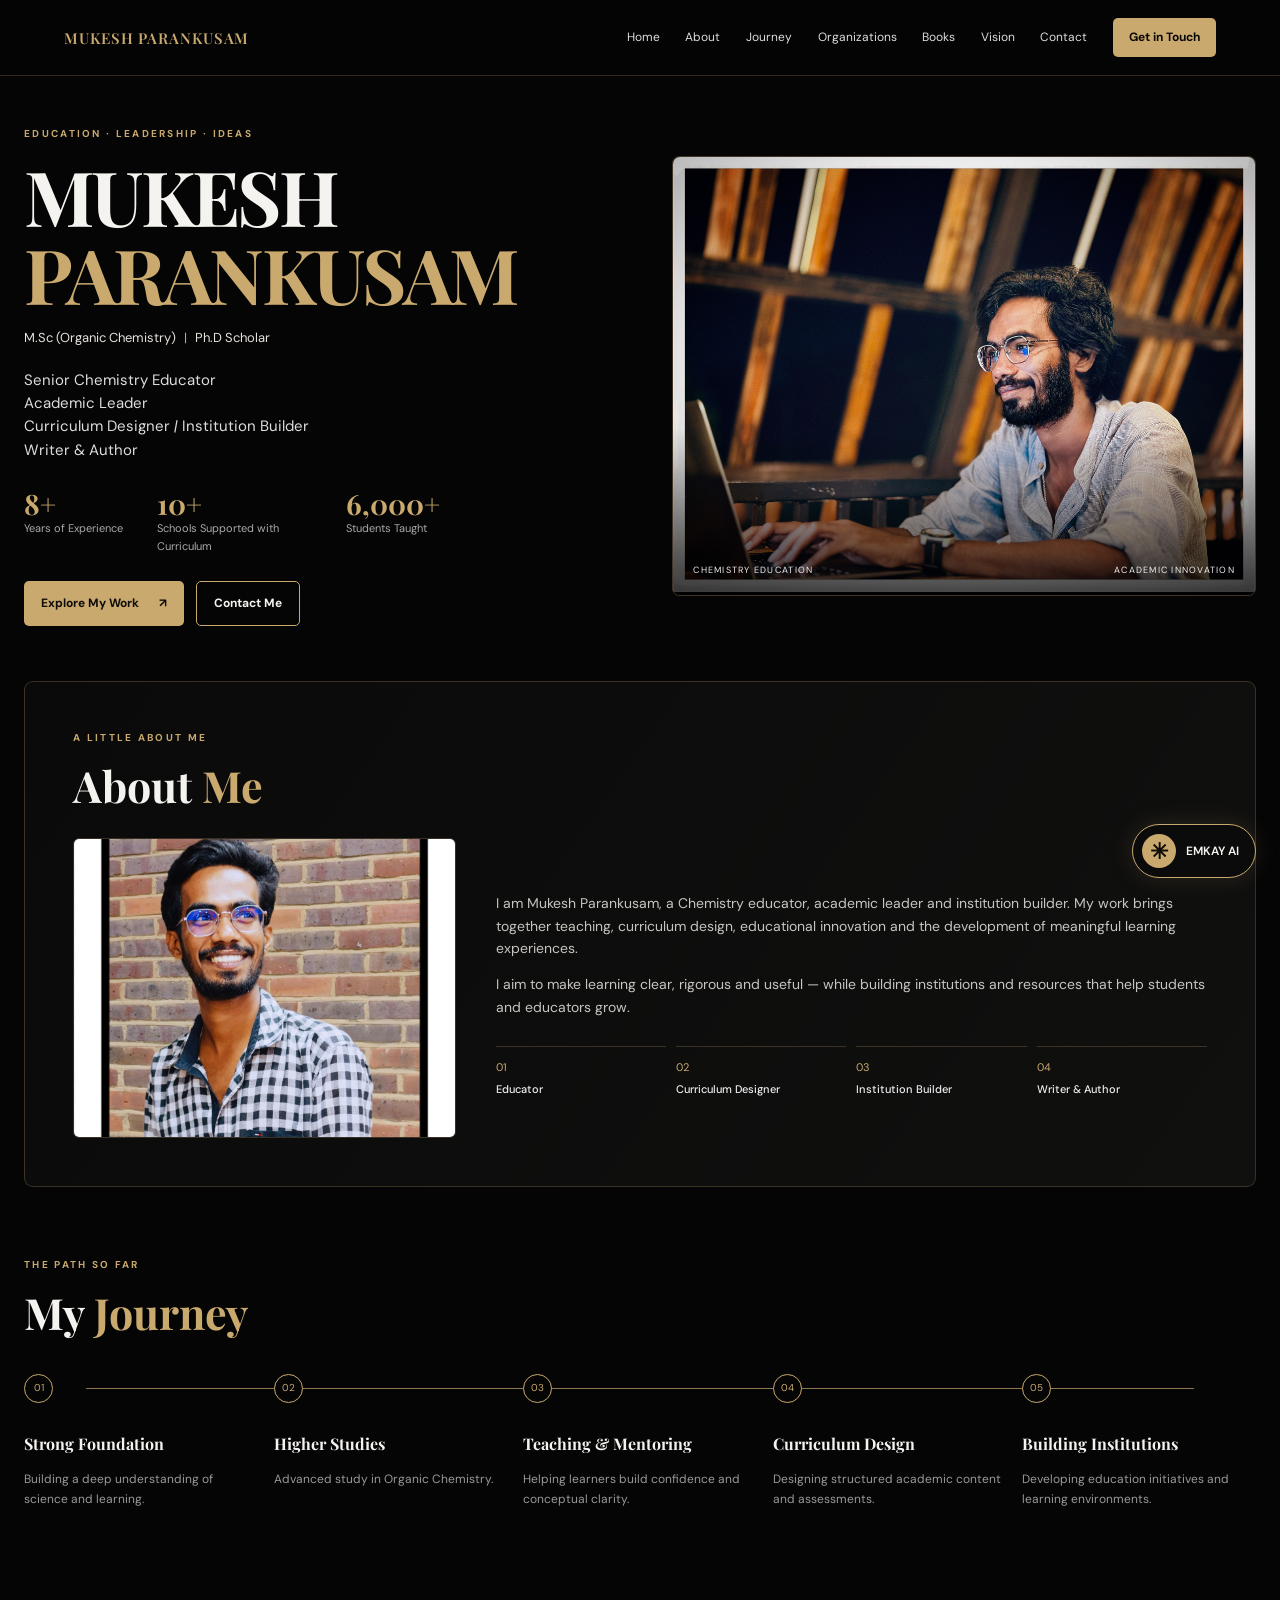
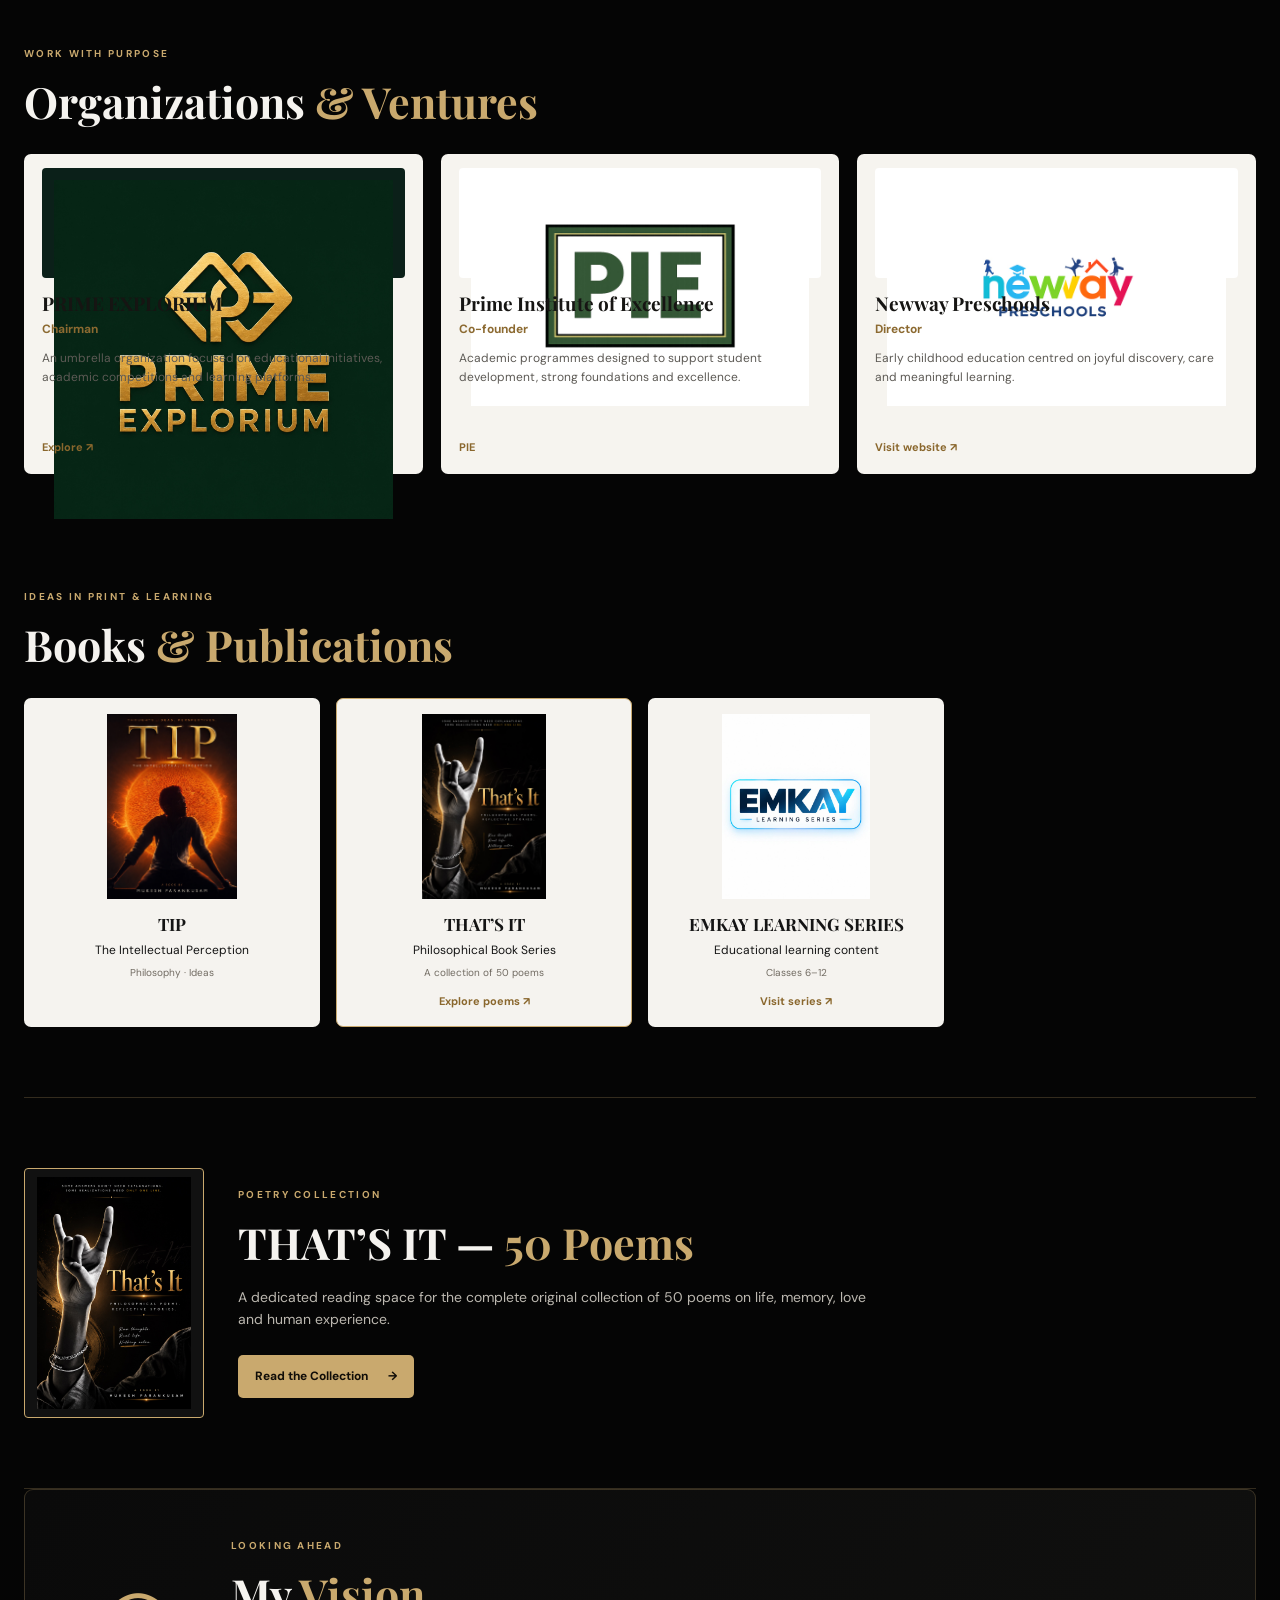
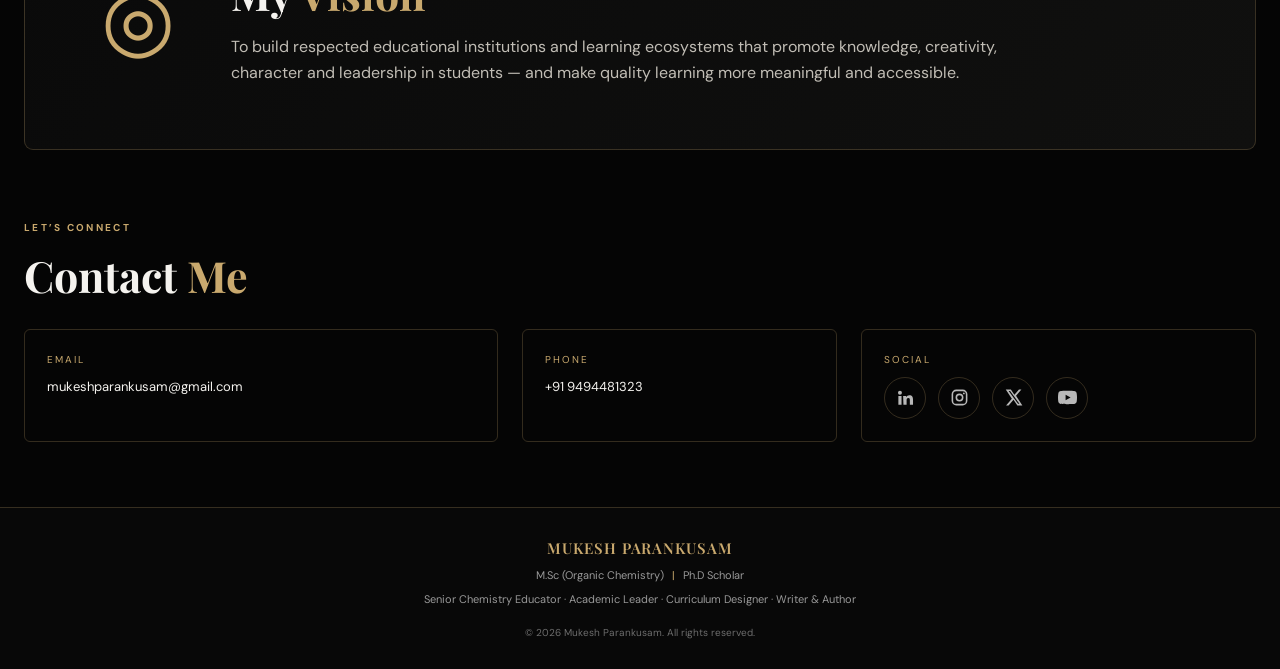
==== commit b83fd008: "Add files via upload" ====
--- a/index.html
+++ b/index.html
@@ -10,14 +10,14 @@
 <div class="preloader" id="preloader"><div class="loader-name">MUKESH PARANKUSAM</div><div class="loader-line"><span></span></div><small>Loading portfolio</small></div>
 <header class="site-header"><a class="brand" href="#home">MUKESH PARANKUSAM</a><button class="menu-toggle" aria-label="Open navigation" aria-expanded="false">☰</button><nav class="nav" id="nav"><a href="#home">Home</a><a href="#about">About</a><a href="#journey">Journey</a><a href="#organizations">Organizations</a><a href="#books">Books</a><a href="#vision">Vision</a><a href="#contact">Contact</a><a class="nav-cta" href="#contact">Get in Touch</a></nav></header>
 <main>
-<section class="hero section-wrap" id="home"><div class="hero-copy"><p class="eyebrow">EDUCATION · LEADERSHIP · IDEAS</p><h1>MUKESH<br><span>PARANKUSAM</span></h1><p class="qualification">M.Sc (Organic Chemistry) <i>|</i> Ph.D Scholar</p><p class="roles">Senior Chemistry Educator<br>Academic Leader<br>Curriculum Designer <i>|</i> Institution Builder<br>Writer &amp; Author</p><div class="stats"><div><strong>8+</strong><span>Years of Experience</span></div><div><strong>10+</strong><span>Schools Supported with Curriculum</span></div></div><div class="hero-actions"><a class="button gold" href="#organizations">Explore My Work <span>↗</span></a><a class="button outline" href="#contact">Contact Me</a></div></div><div class="hero-image"><img src="assets/images/profile-hero.jpeg" alt="Mukesh Parankusam working at a laptop"><div class="image-caption"><span>CHEMISTRY EDUCATION</span><span>ACADEMIC INNOVATION</span></div></div></section>
+<section class="hero section-wrap" id="home"><div class="hero-copy"><p class="eyebrow">EDUCATION · LEADERSHIP · IDEAS</p><h1>MUKESH<br><span>PARANKUSAM</span></h1><p class="qualification">M.Sc (Organic Chemistry) <i>|</i> Ph.D Scholar</p><p class="roles">Senior Chemistry Educator<br>Academic Leader<br>Curriculum Designer <i>|</i> Institution Builder<br>Writer &amp; Author</p><div class="stats"><div><strong>8+</strong><span>Years of Experience</span></div><div><strong>10+</strong><span>Schools Supported with Curriculum</span></div><div><strong>6,000+</strong><span>Students Taught</span></div></div><div class="hero-actions"><a class="button gold" href="#organizations">Explore My Work <span>↗</span></a><a class="button outline" href="#contact">Contact Me</a></div></div><div class="hero-image"><img src="assets/images/profile-hero.jpeg" alt="Mukesh Parankusam working at a laptop"><div class="image-caption"><span>CHEMISTRY EDUCATION</span><span>ACADEMIC INNOVATION</span></div></div></section>
 <section class="about section-wrap panel" id="about"><div class="section-heading"><p class="eyebrow">A LITTLE ABOUT ME</p><h2>About <em>Me</em></h2></div><div class="about-grid"><div class="about-image"><img src="assets/images/profile-about.jpeg" alt="Portrait of Mukesh Parankusam"></div><div class="about-copy"><p>I am Mukesh Parankusam, a Chemistry educator, academic leader and institution builder. My work brings together teaching, curriculum design, educational innovation and the development of meaningful learning experiences.</p><p>I aim to make learning clear, rigorous and useful — while building institutions and resources that help students and educators grow.</p><div class="skill-row"><span>01 <b>Educator</b></span><span>02 <b>Curriculum Designer</b></span><span>03 <b>Institution Builder</b></span><span>04 <b>Writer &amp; Author</b></span></div></div></div></section>
 <section class="journey section-wrap" id="journey"><div class="section-heading"><p class="eyebrow">THE PATH SO FAR</p><h2>My <em>Journey</em></h2></div><div class="timeline"><div><span class="timeline-dot">01</span><h3>Strong Foundation</h3><p>Building a deep understanding of science and learning.</p></div><div><span class="timeline-dot">02</span><h3>Higher Studies</h3><p>Advanced study in Organic Chemistry.</p></div><div><span class="timeline-dot">03</span><h3>Teaching &amp; Mentoring</h3><p>Helping learners build confidence and conceptual clarity.</p></div><div><span class="timeline-dot">04</span><h3>Curriculum Design</h3><p>Designing structured academic content and assessments.</p></div><div><span class="timeline-dot">05</span><h3>Building Institutions</h3><p>Developing education initiatives and learning environments.</p></div></div></section>
 <section class="section-wrap" id="organizations"><div class="section-heading"><p class="eyebrow">WORK WITH PURPOSE</p><h2>Organizations <em>&amp; Ventures</em></h2></div><div class="org-grid"><a class="org-card" href="https://primeexplorium.org" target="_blank" rel="noopener"><div class="logo-area dark"><img src="assets/images/prime-explorium.jpeg" alt="PRIME EXPLORIUM logo"></div><h3>PRIME EXPLORIUM</h3><p class="role-label">Chairman</p><p>An umbrella organization focused on educational initiatives, academic competitions and learning platforms.</p><span class="card-link">Explore ↗</span></a><a class="org-card" href="#organizations"><div class="logo-area"><img src="assets/images/pie.jpeg" alt="Prime Institute of Excellence logo"></div><h3>Prime Institute of Excellence</h3><p class="role-label">Co-founder</p><p>Academic programmes designed to support student development, strong foundations and excellence.</p><span class="card-link">PIE</span></a><a class="org-card" href="http://mukeshparankusam.co.in/newway-school-website/" target="_blank" rel="noopener"><div class="logo-area"><img src="assets/images/newway.jpeg" alt="Newway Preschools logo"></div><h3>Newway Preschools</h3><p class="role-label">Director</p><p>Early childhood education centred on joyful discovery, care and meaningful learning.</p><span class="card-link">Visit website ↗</span></a></div></section>
-<section class="section-wrap books-section" id="books"><div class="section-heading"><p class="eyebrow">IDEAS IN PRINT &amp; LEARNING</p><h2>Books <em>&amp; Publications</em></h2></div><div class="book-grid"><article class="book-card"><img src="assets/images/tip.jpeg" alt="TIP — The Intellectual Perception book cover"><h3>TIP</h3><p>The Intellectual Perception</p><span>Philosophy · Ideas</span></article><a class="book-card featured-book" href="poems.html"><img src="assets/images/thats-it.jpeg" alt="THAT'S IT book cover"><h3>THAT’S IT</h3><p>Philosophical Book Series</p><span>A collection of 50 poems</span><span class="card-link">Explore poems ↗</span></a><article class="book-card"><img src="assets/images/justice.jpeg" alt="JUSTICE book cover"><h3>JUSTICE</h3><p>A novel</p><span>Society · People · Perspectives</span></article><a class="book-card" href="http://mukeshparankusam.co.in/emkay-learning-series/" target="_blank" rel="noopener"><img src="assets/images/emkay-learning-series.jpeg" alt="EMKAY LEARNING SERIES logo"><h3>EMKAY LEARNING SERIES</h3><p>Educational learning content</p><span>Classes 6–12</span><span class="card-link">Visit series ↗</span></a></div></section>
+<section class="section-wrap books-section" id="books"><div class="section-heading"><p class="eyebrow">IDEAS IN PRINT &amp; LEARNING</p><h2>Books <em>&amp; Publications</em></h2></div><div class="book-grid"><article class="book-card"><img src="assets/images/tip.jpeg" alt="TIP — The Intellectual Perception book cover"><h3>TIP</h3><p>The Intellectual Perception</p><span>Philosophy · Ideas</span></article><a class="book-card featured-book" href="poems.html"><img src="assets/images/thats-it.jpeg" alt="THAT'S IT book cover"><h3>THAT’S IT</h3><p>Philosophical Book Series</p><span>A collection of 50 poems</span><span class="card-link">Explore poems ↗</span></a><a class="book-card" href="http://mukeshparankusam.co.in/emkay-learning-series/" target="_blank" rel="noopener"><img src="assets/images/emkay-learning-series.jpeg" alt="EMKAY LEARNING SERIES logo"><h3>EMKAY LEARNING SERIES</h3><p>Educational learning content</p><span>Classes 6–12</span><span class="card-link">Visit series ↗</span></a></div></section>
 <section class="poem-promo section-wrap"><div class="promo-cover"><img src="assets/images/thats-it.jpeg" alt="THAT'S IT cover"></div><div><p class="eyebrow">POETRY COLLECTION</p><h2>THAT’S IT — <em>50 Poems</em></h2><p>A dedicated reading space for the complete original collection of 50 poems on life, memory, love and human experience.</p><a class="button gold" href="poems.html">Read the Collection <span>→</span></a></div></section>
 <section class="vision section-wrap panel" id="vision"><div class="vision-symbol" aria-hidden="true">◎</div><div><p class="eyebrow">LOOKING AHEAD</p><h2>My <em>Vision</em></h2><p>To build respected educational institutions and learning ecosystems that promote knowledge, creativity, character and leadership in students — and make quality learning more meaningful and accessible.</p></div></section>
-<section class="section-wrap contact-section" id="contact"><div class="section-heading"><p class="eyebrow">LET’S CONNECT</p><h2>Contact <em>Me</em></h2></div><div class="contact-grid"><div><span class="contact-label">EMAIL</span><a href="mailto:mukeshparankusam@gmail.com">mukeshparankusam@gmail.com</a></div><div><span class="contact-label">PHONE</span><a href="tel:+919494481323">+91 9494481323</a></div><div><span class="contact-label">SOCIAL</span><div class="socials"><a href="https://www.linkedin.com/in/dr-mukesh-parankusam-172192324" target="_blank" rel="noopener">LinkedIn ↗</a><a href="https://www.instagram.com/lordemkay/" target="_blank" rel="noopener">Instagram ↗</a><a href="https://x.com/lordemkay" target="_blank" rel="noopener">X ↗</a></div></div></div></section>
+<section class="section-wrap contact-section" id="contact"><div class="section-heading"><p class="eyebrow">LET’S CONNECT</p><h2>Contact <em>Me</em></h2></div><div class="contact-grid"><div><span class="contact-label">EMAIL</span><a href="mailto:mukeshparankusam@gmail.com">mukeshparankusam@gmail.com</a></div><div><span class="contact-label">PHONE</span><a href="tel:+919494481323">+91 9494481323</a></div><div><span class="contact-label">SOCIAL</span><div class="socials" aria-label="Social media links"><a class="social-icon" href="https://www.linkedin.com/in/dr-mukesh-parankusam-172192324" target="_blank" rel="noopener noreferrer" aria-label="LinkedIn" title="LinkedIn"><svg viewBox="0 0 24 24" aria-hidden="true"><path d="M5 3.5A2.5 2.5 0 1 1 5 8.5a2.5 2.5 0 0 1 0-5ZM3 10h4v11H3zM9 10h3.8v1.5h.1A4.2 4.2 0 0 1 16.7 9c4 0 4.8 2.6 4.8 6V21h-4v-5.3c0-1.3 0-3-1.9-3s-2.2 1.4-2.2 2.9V21h-4z" fill="currentColor"/></svg></a><a class="social-icon" href="https://www.instagram.com/lordemkay/" target="_blank" rel="noopener noreferrer" aria-label="Instagram" title="Instagram"><svg viewBox="0 0 24 24" aria-hidden="true"><rect x="3" y="3" width="18" height="18" rx="5" fill="none" stroke="currentColor" stroke-width="2"/><circle cx="12" cy="12" r="4" fill="none" stroke="currentColor" stroke-width="2"/><circle cx="17.5" cy="6.8" r="1.2" fill="currentColor"/></svg></a><a class="social-icon" href="https://x.com/lordemkay" target="_blank" rel="noopener noreferrer" aria-label="X" title="X"><svg viewBox="0 0 24 24" aria-hidden="true"><path d="M18.9 2H22l-6.8 7.8L23.2 22h-6.3L12 14.9 5.8 22H2.6l7.3-8.4L2.2 2h6.5l4.4 6.5zm-1.1 18h1.7L7.7 3.9H5.9z" fill="currentColor"/></svg></a><a class="social-icon" href="https://www.youtube.com/@EmkayLearningSeries" target="_blank" rel="noopener noreferrer" aria-label="YouTube — EMKAY Learning Series" title="YouTube"><svg viewBox="0 0 24 24" aria-hidden="true"><path d="M23.5 6.2a3 3 0 0 0-2.1-2.1C19.6 3.6 12 3.6 12 3.6s-7.6 0-9.4.5A3 3 0 0 0 .5 6.2 31 31 0 0 0 0 12a31 31 0 0 0 .5 5.8 3 3 0 0 0 2.1 2.1c1.8.5 9.4.5 9.4.5s7.6 0 9.4-.5a3 3 0 0 0 2.1-2.1A31 31 0 0 0 24 12a31 31 0 0 0-.5-5.8ZM9.6 15.6V8.4l6.3 3.6z" fill="currentColor"/></svg></a></div></div></div></section>
 </main><footer class="footer"><a class="brand" href="#home">MUKESH PARANKUSAM</a><p>M.Sc (Organic Chemistry) <i>|</i> Ph.D Scholar</p><p>Senior Chemistry Educator · Academic Leader · Curriculum Designer · Writer &amp; Author</p><span>© <span id="year"></span> Mukesh Parankusam. All rights reserved.</span></footer>
 <button class="ai-launcher" id="aiLauncher" aria-label="Open EMKAY AI chat"><span class="ai-orb">✳</span><span>EMKAY AI</span></button><aside class="chat-panel" id="chatPanel" aria-label="EMKAY AI chat" aria-hidden="true"><div class="chat-head"><div><span class="ai-dot"></span><strong>EMKAY AI</strong><small>Website assistant</small></div><button id="chatClose" aria-label="Close chat">×</button></div><div class="chat-messages" id="chatMessages"><div class="chat-bubble bot">Hello! I’m EMKAY AI. Ask me about Mukesh Parankusam, his work, books, education or learning resources.</div></div><form class="chat-form" id="chatForm"><input id="chatInput" aria-label="Your question" placeholder="Type your question…" autocomplete="off" required><button aria-label="Send message">↑</button></form><div class="chat-actions"><button type="button" id="chatNew">New conversation</button><span class="chat-note" id="chatStatus">Ask EMKAY AI about education, books, or my work.</span></div></aside>
 <script src="assets/js/config.js"></script><script src="assets/js/main.js"></script>
--- a/assets/css/style.css
+++ b/assets/css/style.css
@@ -1 +1 @@
-:root{--black:#050505;--soft:#0b0b0b;--panel:#111;--white:#f5f3ef;--silver:#b8b8b8;--gold:#c9a96e;--line:rgba(201,169,110,.24);--serif:'Playfair Display',Georgia,serif;--sans:'DM Sans',Arial,sans-serif}*{box-sizing:border-box}html{scroll-behavior:smooth;scroll-padding-top:86px}body{margin:0;background:var(--black);color:var(--white);font-family:var(--sans);line-height:1.6}a{color:inherit;text-decoration:none}img{display:block;max-width:100%}.preloader{position:fixed;inset:0;background:#030303;z-index:1000;display:flex;flex-direction:column;align-items:center;justify-content:center;gap:20px;transition:opacity .6s,visibility .6s}.preloader.done{opacity:0;visibility:hidden}.loader-name{font-family:var(--serif);letter-spacing:.22em;color:var(--gold);font-size:clamp(16px,2vw,25px);text-align:center}.loader-line{width:170px;height:2px;background:#29251f;overflow:hidden}.loader-line span{display:block;height:100%;background:var(--gold);animation:load 1.2s ease-in-out infinite}@keyframes load{from{width:0}to{width:100%}}.preloader small{color:#777;font-size:11px;letter-spacing:.15em}.site-header{height:76px;padding:0 clamp(20px,5vw,76px);display:flex;align-items:center;justify-content:space-between;gap:20px;border-bottom:1px solid var(--line);background:rgba(5,5,5,.92);position:sticky;top:0;z-index:50;backdrop-filter:blur(14px)}.brand{font-family:var(--serif);color:var(--gold);font-weight:600;letter-spacing:.06em;font-size:15px;white-space:nowrap}.nav{display:flex;align-items:center;gap:clamp(12px,2vw,27px);font-size:12px;color:#ddd}.nav a{transition:color .2s}.nav a:hover{color:var(--gold)}.nav-cta{background:var(--gold);color:#0a0804!important;padding:10px 16px;border-radius:5px;font-weight:700}.menu-toggle{display:none;background:none;border:1px solid var(--line);color:var(--gold);font-size:22px;border-radius:5px;padding:4px 10px}.section-wrap{width:min(1240px,calc(100% - 48px));margin:0 auto;padding:70px 0}.hero{display:grid;grid-template-columns:1fr .95fr;align-items:center;gap:34px;min-height:560px;padding-top:50px;padding-bottom:55px}.eyebrow{font-size:10px;letter-spacing:.23em;color:var(--gold);font-weight:700;margin:0 0 15px}.hero h1{font-family:var(--serif);font-size:clamp(42px,6vw,76px);line-height:1.02;letter-spacing:-.035em;margin:0 0 16px}.hero h1 span{color:var(--gold)}.qualification{font-size:13px;color:#e6e2dc}.qualification i,.footer i{color:var(--gold);font-style:normal;padding:0 5px}.roles{font-size:15px;line-height:1.55;color:#ddd;margin:20px 0}.stats{display:flex;gap:34px;margin:25px 0}.stats div{display:flex;flex-direction:column}.stats strong{font-family:var(--serif);font-size:28px;color:var(--gold);line-height:1.2}.stats span{font-size:11px;color:#aaa;max-width:155px}.hero-actions{display:flex;gap:12px;flex-wrap:wrap}.button{display:inline-flex;align-items:center;justify-content:center;gap:20px;padding:12px 17px;border-radius:5px;font-size:12px;font-weight:700;transition:transform .2s,background .2s}.button:hover{transform:translateY(-2px)}.button.gold{background:var(--gold);color:#100d08}.button.outline{border:1px solid var(--gold);color:var(--white)}.hero-image{height:440px;position:relative;overflow:hidden;border:1px solid var(--line);border-radius:8px;background:#16120e}.hero-image:after{content:"";position:absolute;inset:0;background:linear-gradient(0deg,rgba(0,0,0,.7),transparent 38%)}.hero-image img{width:100%;height:100%;object-fit:cover;object-position:center 38%}.image-caption{position:absolute;bottom:18px;left:20px;right:20px;z-index:1;display:flex;justify-content:space-between;color:#eee;font-size:9px;letter-spacing:.14em}.panel{border:1px solid var(--line);background:linear-gradient(125deg,#0a0a0a,#10100f);border-radius:9px;padding:clamp(24px,4vw,48px)}.section-heading{margin-bottom:28px}.section-heading h2,.vision h2,.poem-promo h2{font-family:var(--serif);font-size:clamp(29px,4vw,43px);line-height:1.15;margin:0}.section-heading h2 em,.vision h2 em,.poem-promo h2 em{font-style:normal;color:var(--gold)}.about-grid{display:grid;grid-template-columns:.7fr 1.3fr;gap:40px;align-items:center}.about-image{height:300px;overflow:hidden;border-radius:6px;border:1px solid var(--line)}.about-image img{width:100%;height:100%;object-fit:cover;object-position:center 30%}.about-copy p{color:#c8c5c0;font-size:14px;max-width:720px}.skill-row{display:grid;grid-template-columns:repeat(4,1fr);gap:10px;margin-top:28px}.skill-row span{border-top:1px solid var(--line);padding-top:12px;color:var(--gold);font-size:11px}.skill-row b{display:block;color:#eee;font-weight:500;margin-top:4px}.journey{padding-bottom:55px}.timeline{display:grid;grid-template-columns:repeat(5,1fr);gap:16px;position:relative}.timeline:before{content:"";position:absolute;top:22px;left:5%;right:5%;height:1px;background:var(--gold);opacity:.7}.timeline>div{position:relative;padding-top:52px}.timeline-dot{position:absolute;top:8px;left:0;width:29px;height:29px;display:grid;place-items:center;border:1px solid var(--gold);border-radius:50%;background:var(--black);font-size:10px;color:var(--gold)}.timeline h3{font-family:var(--serif);font-size:16px;line-height:1.3}.timeline p{font-size:12px;color:#999}.org-grid{display:grid;grid-template-columns:repeat(3,1fr);gap:18px}.org-card{display:flex;flex-direction:column;background:#f6f4ef;color:#161513;border-radius:7px;padding:14px 18px 18px;min-height:320px;transition:transform .25s,box-shadow .25s}.org-card:hover,.book-card:hover{transform:translateY(-4px);box-shadow:0 12px 34px #0008}.logo-area{height:110px;display:grid;place-items:center;background:#fff;border-radius:4px;margin-bottom:14px;padding:12px}.logo-area.dark{background:#0b2019}.logo-area img{width:100%;height:100%;object-fit:contain}.org-card h3{font-family:var(--serif);font-size:19px;line-height:1.2;margin:0 0 5px}.role-label{color:#8c6a31!important;font-weight:700;margin:0 0 10px!important;font-size:12px!important}.org-card p{font-size:12px;color:#5d5a55;margin:0 0 8px}.card-link{font-size:11px;font-weight:700;color:#8a672d;margin-top:auto;padding-top:12px}.books-section{padding-top:45px}.book-grid{display:grid;grid-template-columns:repeat(4,1fr);gap:16px}.book-card{background:#f5f3ef;color:#141414;border-radius:7px;padding:15px;text-align:center;display:flex;flex-direction:column;align-items:center;min-width:0;transition:transform .25s,box-shadow .25s;border:1px solid transparent}.featured-book{border-color:var(--gold)}.book-card img{height:185px;width:100%;object-fit:contain;margin-bottom:12px}.book-card h3{font-family:var(--serif);font-size:17px;margin:0 0 3px}.book-card p{font-size:12px;margin:0 0 5px}.book-card>span:not(.card-link){font-size:10px;color:#716b62}.book-card .card-link{color:#8a672d}.poem-promo{display:grid;grid-template-columns:180px 1fr;gap:34px;align-items:center;border-top:1px solid var(--line);border-bottom:1px solid var(--line)}.promo-cover{height:250px;background:#111;padding:8px;border:1px solid var(--gold);border-radius:4px}.promo-cover img{width:100%;height:100%;object-fit:contain}.poem-promo p:not(.eyebrow){color:#bcb8b0;max-width:650px;font-size:14px;margin:18px 0 24px}.vision{display:grid;grid-template-columns:130px 1fr;align-items:center;gap:28px}.vision-symbol{font-size:85px;line-height:1;color:var(--gold);text-align:center}.vision p:last-child{color:#c1bdb5;max-width:800px}.contact-section{padding-bottom:65px}.contact-grid{display:grid;grid-template-columns:1.2fr .8fr 1fr;gap:24px}.contact-grid>div{padding:22px;border:1px solid var(--line);border-radius:6px;display:flex;flex-direction:column;gap:9px}.contact-label{font-size:10px;letter-spacing:.2em;color:var(--gold)}.contact-grid a{font-size:13px;overflow-wrap:anywhere}.socials{display:flex;flex-wrap:wrap;gap:12px}.socials a{color:#ddd}.footer{border-top:1px solid var(--line);padding:28px clamp(24px,5vw,76px);text-align:center;background:#080808}.footer p{font-size:11px;color:#999;margin:6px}.footer>span{display:block;font-size:10px;color:#6d6d6d;margin-top:16px}.ai-launcher{position:fixed;right:24px;bottom:22px;z-index:70;display:flex;align-items:center;gap:10px;border:1px solid var(--gold);background:#0b0b0b;color:var(--white);border-radius:40px;padding:9px 16px 9px 9px;box-shadow:0 0 25px #c9a96e25;cursor:pointer;font:600 12px var(--sans)}.ai-orb{width:34px;height:34px;display:grid;place-items:center;border-radius:50%;background:var(--gold);color:#100d08;font-size:22px}.chat-panel{position:fixed;right:24px;bottom:83px;width:min(360px,calc(100vw - 32px));height:480px;max-height:calc(100dvh - 120px);z-index:71;background:#0d0d0d;border:1px solid var(--gold);border-radius:12px;box-shadow:0 18px 70px #000b;display:flex;flex-direction:column;overflow:hidden;opacity:0;visibility:hidden;transform:translateY(12px);transition:.22s}.chat-panel.open{opacity:1;visibility:visible;transform:none}.chat-head{padding:15px 16px;border-bottom:1px solid var(--line);display:flex;align-items:center;justify-content:space-between}.chat-head>div{display:grid;grid-template-columns:12px auto;column-gap:8px;align-items:center}.chat-head strong{font-family:var(--serif);color:var(--gold);letter-spacing:.05em}.chat-head small{grid-column:2;color:#888;font-size:10px}.ai-dot{width:8px;height:8px;background:#77b78d;border-radius:50%;grid-row:span 2}.chat-head button{background:none;color:#ddd;border:0;font-size:25px;cursor:pointer}.chat-messages{padding:15px;flex:1;overflow:auto;display:flex;flex-direction:column;gap:12px}.chat-bubble{font-size:12px;line-height:1.5;padding:11px 13px;border-radius:10px;max-width:90%;white-space:pre-wrap}.chat-bubble.bot{background:#f2f0eb;color:#222;align-self:flex-start;border-bottom-left-radius:3px}.chat-bubble.user{background:#24364c;color:#fff;align-self:flex-end;border-bottom-right-radius:3px}.chat-form{display:flex;gap:8px;padding:12px;border-top:1px solid var(--line)}.chat-form input{min-width:0;flex:1;border:1px solid #333;border-radius:6px;background:#171717;color:#fff;padding:11px;font:12px var(--sans);outline:none}.chat-form input:focus{border-color:var(--gold)}.chat-form button{width:40px;border:0;border-radius:6px;background:var(--gold);color:#111;font-size:20px;cursor:pointer}.chat-note{font-size:9px;color:#777;text-align:center;margin:0 0 10px}.fade-in{animation:fadeIn .7s ease both}@keyframes fadeIn{from{opacity:0;transform:translateY(14px)}to{opacity:1;transform:none}}@media(max-width:900px){.site-header{height:68px}.menu-toggle{display:block}.nav{display:none;position:absolute;top:68px;left:0;right:0;padding:18px 24px 24px;background:#090909;border-bottom:1px solid var(--line);flex-direction:column;align-items:stretch;gap:15px}.nav.open{display:flex}.nav-cta{text-align:center}.hero{grid-template-columns:1fr 1fr;gap:20px;min-height:0}.hero-image{height:380px}.hero h1{font-size:clamp(38px,6vw,60px)}.org-card{padding:12px;min-height:335px}.book-card img{height:150px}.contact-grid{grid-template-columns:1fr 1fr}.contact-grid>div:last-child{grid-column:1/-1}}@media(max-width:620px){.section-wrap{width:calc(100% - 34px);padding:48px 0}.site-header{padding:0 17px}.brand{font-size:12px}.hero{grid-template-columns:1fr;padding-top:35px;gap:24px}.hero h1{font-size:53px}.hero-image{height:330px;grid-row:1}.hero-copy{grid-row:2}.stats{gap:24px}.panel{padding:22px 18px}.about-grid{grid-template-columns:1fr;gap:20px}.about-image{height:280px;max-width:340px}.skill-row{grid-template-columns:1fr 1fr}.timeline{grid-template-columns:1fr 1fr;gap:18px}.timeline:before{display:none}.timeline>div{padding-top:40px}.timeline-dot{top:0}.org-grid{grid-template-columns:1fr}.org-card{min-height:0;padding:16px}.logo-area{height:120px}.book-grid{grid-template-columns:1fr 1fr;gap:10px}.book-card{padding:10px}.book-card img{height:145px}.book-card h3{font-size:15px}.poem-promo{grid-template-columns:110px 1fr;gap:18px}.promo-cover{height:180px}.poem-promo h2{font-size:27px}.poem-promo p:not(.eyebrow){font-size:12px}.button{padding:11px 12px;gap:9px;font-size:11px}.vision{grid-template-columns:58px 1fr;gap:14px}.vision-symbol{font-size:55px}.contact-grid{grid-template-columns:1fr}.contact-grid>div:last-child{grid-column:auto}.ai-launcher{right:14px;bottom:14px}.chat-panel{right:12px;bottom:73px}.footer{padding:25px 18px}}@media(prefers-reduced-motion:reduce){html{scroll-behavior:auto}*,*:before,*:after{animation-duration:.01ms!important;transition-duration:.01ms!important}}
+:root{--black:#050505;--soft:#0b0b0b;--panel:#111;--white:#f5f3ef;--silver:#b8b8b8;--gold:#c9a96e;--line:rgba(201,169,110,.24);--serif:'Playfair Display',Georgia,serif;--sans:'DM Sans',Arial,sans-serif}*{box-sizing:border-box}html{scroll-behavior:smooth;scroll-padding-top:86px}body{margin:0;background:var(--black);color:var(--white);font-family:var(--sans);line-height:1.6}a{color:inherit;text-decoration:none}img{display:block;max-width:100%}.preloader{position:fixed;inset:0;background:#030303;z-index:1000;display:flex;flex-direction:column;align-items:center;justify-content:center;gap:20px;transition:opacity .6s,visibility .6s}.preloader.done{opacity:0;visibility:hidden}.loader-name{font-family:var(--serif);letter-spacing:.22em;color:var(--gold);font-size:clamp(16px,2vw,25px);text-align:center}.loader-line{width:170px;height:2px;background:#29251f;overflow:hidden}.loader-line span{display:block;height:100%;background:var(--gold);animation:load 1.2s ease-in-out infinite}@keyframes load{from{width:0}to{width:100%}}.preloader small{color:#777;font-size:11px;letter-spacing:.15em}.site-header{height:76px;padding:0 clamp(20px,5vw,76px);display:flex;align-items:center;justify-content:space-between;gap:20px;border-bottom:1px solid var(--line);background:rgba(5,5,5,.92);position:sticky;top:0;z-index:50;backdrop-filter:blur(14px)}.brand{font-family:var(--serif);color:var(--gold);font-weight:600;letter-spacing:.06em;font-size:15px;white-space:nowrap}.nav{display:flex;align-items:center;gap:clamp(12px,2vw,27px);font-size:12px;color:#ddd}.nav a{transition:color .2s}.nav a:hover{color:var(--gold)}.nav-cta{background:var(--gold);color:#0a0804!important;padding:10px 16px;border-radius:5px;font-weight:700}.menu-toggle{display:none;background:none;border:1px solid var(--line);color:var(--gold);font-size:22px;border-radius:5px;padding:4px 10px}.section-wrap{width:min(1240px,calc(100% - 48px));margin:0 auto;padding:70px 0}.hero{display:grid;grid-template-columns:1fr .95fr;align-items:center;gap:34px;min-height:560px;padding-top:50px;padding-bottom:55px}.eyebrow{font-size:10px;letter-spacing:.23em;color:var(--gold);font-weight:700;margin:0 0 15px}.hero h1{font-family:var(--serif);font-size:clamp(42px,6vw,76px);line-height:1.02;letter-spacing:-.035em;margin:0 0 16px}.hero h1 span{color:var(--gold)}.qualification{font-size:13px;color:#e6e2dc}.qualification i,.footer i{color:var(--gold);font-style:normal;padding:0 5px}.roles{font-size:15px;line-height:1.55;color:#ddd;margin:20px 0}.stats{display:flex;gap:34px;margin:25px 0}.stats div{display:flex;flex-direction:column}.stats strong{font-family:var(--serif);font-size:28px;color:var(--gold);line-height:1.2}.stats span{font-size:11px;color:#aaa;max-width:155px}.hero-actions{display:flex;gap:12px;flex-wrap:wrap}.button{display:inline-flex;align-items:center;justify-content:center;gap:20px;padding:12px 17px;border-radius:5px;font-size:12px;font-weight:700;transition:transform .2s,background .2s}.button:hover{transform:translateY(-2px)}.button.gold{background:var(--gold);color:#100d08}.button.outline{border:1px solid var(--gold);color:var(--white)}.hero-image{height:440px;position:relative;overflow:hidden;border:1px solid var(--line);border-radius:8px;background:#16120e}.hero-image:after{content:"";position:absolute;inset:0;background:linear-gradient(0deg,rgba(0,0,0,.7),transparent 38%)}.hero-image img{width:100%;height:100%;object-fit:cover;object-position:center 38%}.image-caption{position:absolute;bottom:18px;left:20px;right:20px;z-index:1;display:flex;justify-content:space-between;color:#eee;font-size:9px;letter-spacing:.14em}.panel{border:1px solid var(--line);background:linear-gradient(125deg,#0a0a0a,#10100f);border-radius:9px;padding:clamp(24px,4vw,48px)}.section-heading{margin-bottom:28px}.section-heading h2,.vision h2,.poem-promo h2{font-family:var(--serif);font-size:clamp(29px,4vw,43px);line-height:1.15;margin:0}.section-heading h2 em,.vision h2 em,.poem-promo h2 em{font-style:normal;color:var(--gold)}.about-grid{display:grid;grid-template-columns:.7fr 1.3fr;gap:40px;align-items:center}.about-image{height:300px;overflow:hidden;border-radius:6px;border:1px solid var(--line)}.about-image img{width:100%;height:100%;object-fit:cover;object-position:center 30%}.about-copy p{color:#c8c5c0;font-size:14px;max-width:720px}.skill-row{display:grid;grid-template-columns:repeat(4,1fr);gap:10px;margin-top:28px}.skill-row span{border-top:1px solid var(--line);padding-top:12px;color:var(--gold);font-size:11px}.skill-row b{display:block;color:#eee;font-weight:500;margin-top:4px}.journey{padding-bottom:55px}.timeline{display:grid;grid-template-columns:repeat(5,1fr);gap:16px;position:relative}.timeline:before{content:"";position:absolute;top:22px;left:5%;right:5%;height:1px;background:var(--gold);opacity:.7}.timeline>div{position:relative;padding-top:52px}.timeline-dot{position:absolute;top:8px;left:0;width:29px;height:29px;display:grid;place-items:center;border:1px solid var(--gold);border-radius:50%;background:var(--black);font-size:10px;color:var(--gold)}.timeline h3{font-family:var(--serif);font-size:16px;line-height:1.3}.timeline p{font-size:12px;color:#999}.org-grid{display:grid;grid-template-columns:repeat(3,1fr);gap:18px}.org-card{display:flex;flex-direction:column;background:#f6f4ef;color:#161513;border-radius:7px;padding:14px 18px 18px;min-height:320px;transition:transform .25s,box-shadow .25s}.org-card:hover,.book-card:hover{transform:translateY(-4px);box-shadow:0 12px 34px #0008}.logo-area{height:110px;display:grid;place-items:center;background:#fff;border-radius:4px;margin-bottom:14px;padding:12px}.logo-area.dark{background:#0b2019}.logo-area img{width:100%;height:100%;object-fit:contain}.org-card h3{font-family:var(--serif);font-size:19px;line-height:1.2;margin:0 0 5px}.role-label{color:#8c6a31!important;font-weight:700;margin:0 0 10px!important;font-size:12px!important}.org-card p{font-size:12px;color:#5d5a55;margin:0 0 8px}.card-link{font-size:11px;font-weight:700;color:#8a672d;margin-top:auto;padding-top:12px}.books-section{padding-top:45px}.book-grid{display:grid;grid-template-columns:repeat(4,1fr);gap:16px}.book-card{background:#f5f3ef;color:#141414;border-radius:7px;padding:15px;text-align:center;display:flex;flex-direction:column;align-items:center;min-width:0;transition:transform .25s,box-shadow .25s;border:1px solid transparent}.featured-book{border-color:var(--gold)}.book-card img{height:185px;width:100%;object-fit:contain;margin-bottom:12px}.book-card h3{font-family:var(--serif);font-size:17px;margin:0 0 3px}.book-card p{font-size:12px;margin:0 0 5px}.book-card>span:not(.card-link){font-size:10px;color:#716b62}.book-card .card-link{color:#8a672d}.poem-promo{display:grid;grid-template-columns:180px 1fr;gap:34px;align-items:center;border-top:1px solid var(--line);border-bottom:1px solid var(--line)}.promo-cover{height:250px;background:#111;padding:8px;border:1px solid var(--gold);border-radius:4px}.promo-cover img{width:100%;height:100%;object-fit:contain}.poem-promo p:not(.eyebrow){color:#bcb8b0;max-width:650px;font-size:14px;margin:18px 0 24px}.vision{display:grid;grid-template-columns:130px 1fr;align-items:center;gap:28px}.vision-symbol{font-size:85px;line-height:1;color:var(--gold);text-align:center}.vision p:last-child{color:#c1bdb5;max-width:800px}.contact-section{padding-bottom:65px}.contact-grid{display:grid;grid-template-columns:1.2fr .8fr 1fr;gap:24px}.contact-grid>div{padding:22px;border:1px solid var(--line);border-radius:6px;display:flex;flex-direction:column;gap:9px}.contact-label{font-size:10px;letter-spacing:.2em;color:var(--gold)}.contact-grid a{font-size:13px;overflow-wrap:anywhere}.socials{display:flex;flex-wrap:wrap;align-items:center;gap:12px}.socials .social-icon{width:42px;height:42px;display:grid;place-items:center;border:1px solid var(--line);border-radius:50%;color:var(--silver);transition:color .2s,border-color .2s,background .2s,transform .2s}.socials .social-icon:hover{color:var(--gold);border-color:var(--gold);background:#c9a96e12;transform:translateY(-2px)}.socials .social-icon svg{width:19px;height:19px;display:block}.footer{border-top:1px solid var(--line);padding:28px clamp(24px,5vw,76px);text-align:center;background:#080808}.footer p{font-size:11px;color:#999;margin:6px}.footer>span{display:block;font-size:10px;color:#6d6d6d;margin-top:16px}.ai-launcher{position:fixed;right:24px;bottom:22px;z-index:70;display:flex;align-items:center;gap:10px;border:1px solid var(--gold);background:#0b0b0b;color:var(--white);border-radius:40px;padding:9px 16px 9px 9px;box-shadow:0 0 25px #c9a96e25;cursor:pointer;font:600 12px var(--sans)}.ai-orb{width:34px;height:34px;display:grid;place-items:center;border-radius:50%;background:var(--gold);color:#100d08;font-size:22px}.chat-panel{position:fixed;right:24px;bottom:83px;width:min(360px,calc(100vw - 32px));height:480px;max-height:calc(100dvh - 120px);z-index:71;background:#0d0d0d;border:1px solid var(--gold);border-radius:12px;box-shadow:0 18px 70px #000b;display:flex;flex-direction:column;overflow:hidden;opacity:0;visibility:hidden;transform:translateY(12px);transition:.22s}.chat-panel.open{opacity:1;visibility:visible;transform:none}.chat-head{padding:15px 16px;border-bottom:1px solid var(--line);display:flex;align-items:center;justify-content:space-between}.chat-head>div{display:grid;grid-template-columns:12px auto;column-gap:8px;align-items:center}.chat-head strong{font-family:var(--serif);color:var(--gold);letter-spacing:.05em}.chat-head small{grid-column:2;color:#888;font-size:10px}.ai-dot{width:8px;height:8px;background:#77b78d;border-radius:50%;grid-row:span 2}.chat-head button{background:none;color:#ddd;border:0;font-size:25px;cursor:pointer}.chat-messages{padding:15px;flex:1;overflow:auto;display:flex;flex-direction:column;gap:12px}.chat-bubble{font-size:12px;line-height:1.5;padding:11px 13px;border-radius:10px;max-width:90%;white-space:pre-wrap}.chat-bubble.bot{background:#f2f0eb;color:#222;align-self:flex-start;border-bottom-left-radius:3px}.chat-bubble.user{background:#24364c;color:#fff;align-self:flex-end;border-bottom-right-radius:3px}.chat-form{display:flex;gap:8px;padding:12px;border-top:1px solid var(--line)}.chat-form input{min-width:0;flex:1;border:1px solid #333;border-radius:6px;background:#171717;color:#fff;padding:11px;font:12px var(--sans);outline:none}.chat-form input:focus{border-color:var(--gold)}.chat-form button{width:40px;border:0;border-radius:6px;background:var(--gold);color:#111;font-size:20px;cursor:pointer}.chat-note{font-size:9px;color:#777;text-align:center;margin:0 0 10px}.fade-in{animation:fadeIn .7s ease both}@keyframes fadeIn{from{opacity:0;transform:translateY(14px)}to{opacity:1;transform:none}}@media(max-width:900px){.site-header{height:68px}.menu-toggle{display:block}.nav{display:none;position:absolute;top:68px;left:0;right:0;padding:18px 24px 24px;background:#090909;border-bottom:1px solid var(--line);flex-direction:column;align-items:stretch;gap:15px}.nav.open{display:flex}.nav-cta{text-align:center}.hero{grid-template-columns:1fr 1fr;gap:20px;min-height:0}.hero-image{height:380px}.hero h1{font-size:clamp(38px,6vw,60px)}.org-card{padding:12px;min-height:335px}.book-card img{height:150px}.contact-grid{grid-template-columns:1fr 1fr}.contact-grid>div:last-child{grid-column:1/-1}}@media(max-width:620px){.section-wrap{width:calc(100% - 34px);padding:48px 0}.site-header{padding:0 17px}.brand{font-size:12px}.hero{grid-template-columns:1fr;padding-top:35px;gap:24px}.hero h1{font-size:53px}.hero-image{height:330px;grid-row:1}.hero-copy{grid-row:2}.stats{gap:24px}.panel{padding:22px 18px}.about-grid{grid-template-columns:1fr;gap:20px}.about-image{height:280px;max-width:340px}.skill-row{grid-template-columns:1fr 1fr}.timeline{grid-template-columns:1fr 1fr;gap:18px}.timeline:before{display:none}.timeline>div{padding-top:40px}.timeline-dot{top:0}.org-grid{grid-template-columns:1fr}.org-card{min-height:0;padding:16px}.logo-area{height:120px}.book-grid{grid-template-columns:1fr 1fr;gap:10px}.book-card{padding:10px}.book-card img{height:145px}.book-card h3{font-size:15px}.poem-promo{grid-template-columns:110px 1fr;gap:18px}.promo-cover{height:180px}.poem-promo h2{font-size:27px}.poem-promo p:not(.eyebrow){font-size:12px}.button{padding:11px 12px;gap:9px;font-size:11px}.vision{grid-template-columns:58px 1fr;gap:14px}.vision-symbol{font-size:55px}.contact-grid{grid-template-columns:1fr}.contact-grid>div:last-child{grid-column:auto}.ai-launcher{right:14px;bottom:14px}.chat-panel{right:12px;bottom:73px}.footer{padding:25px 18px}}@media(prefers-reduced-motion:reduce){html{scroll-behavior:auto}*,*:before,*:after{animation-duration:.01ms!important;transition-duration:.01ms!important}}
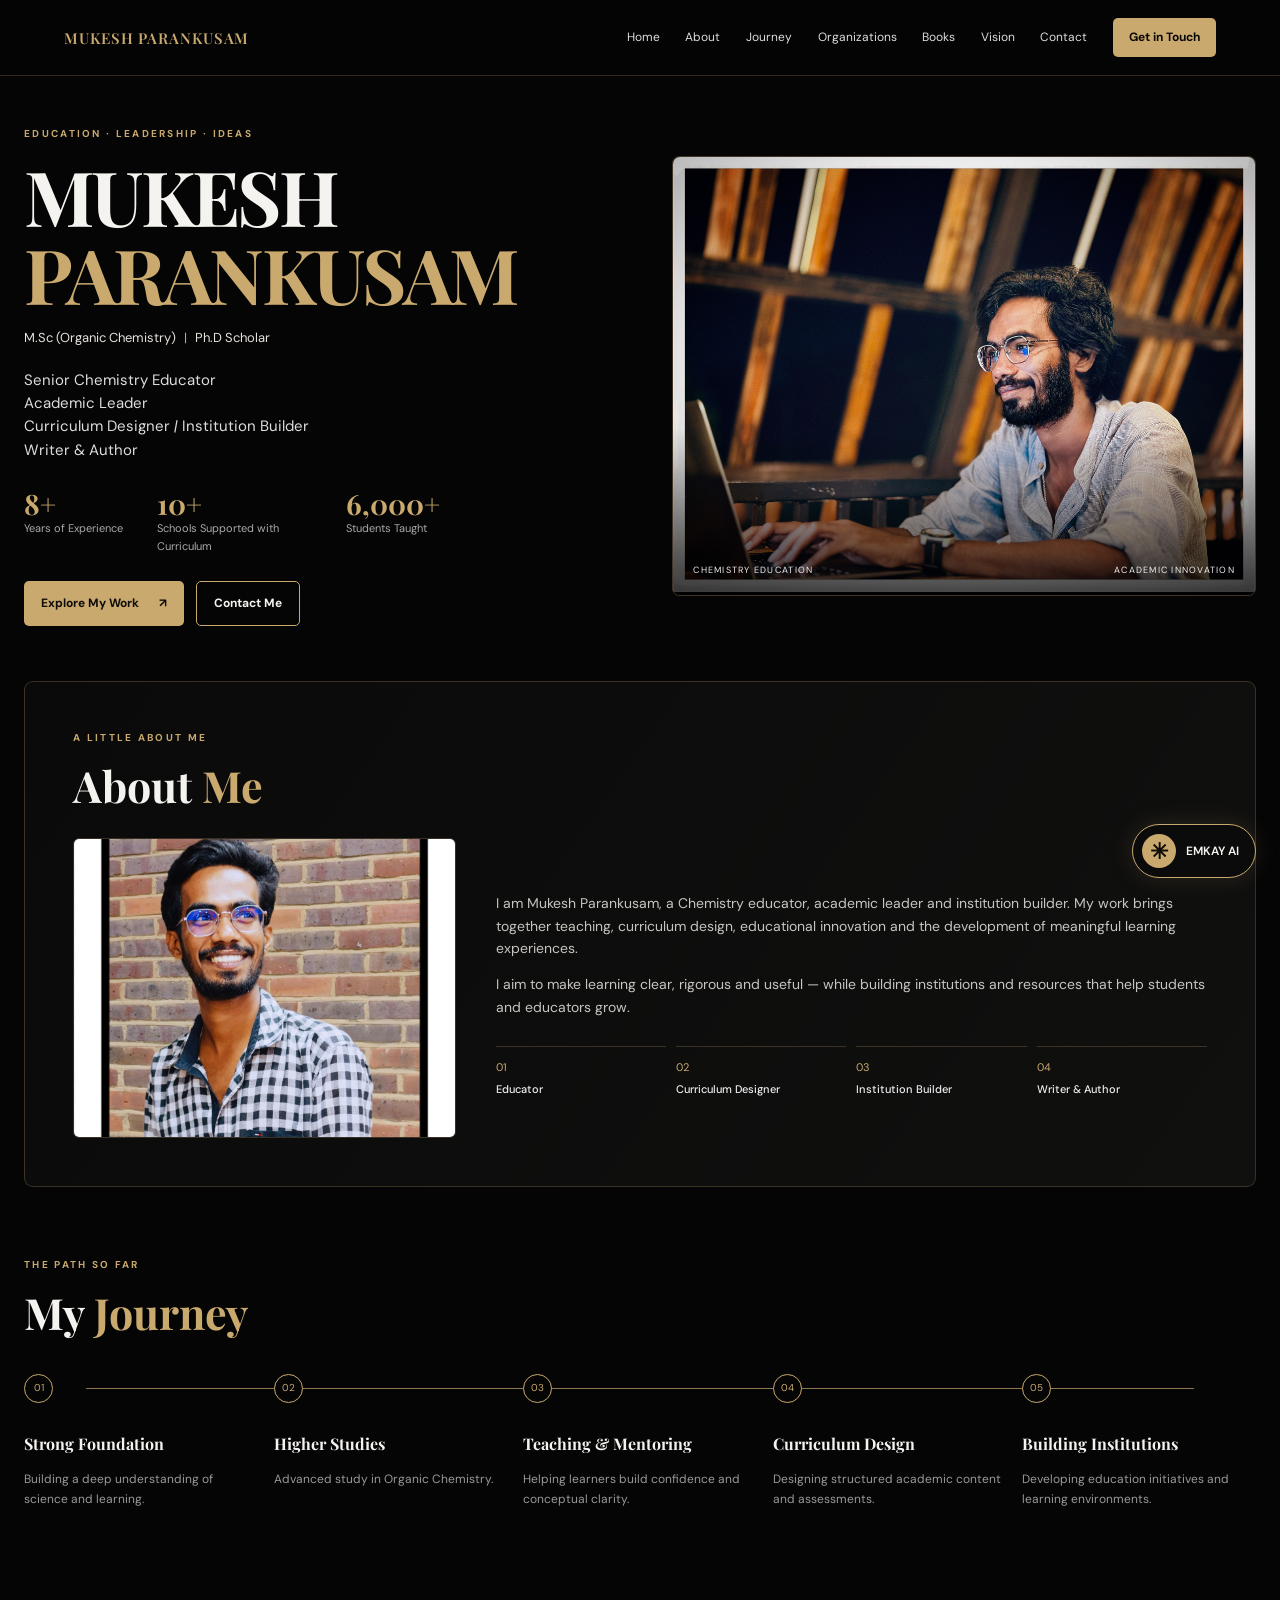
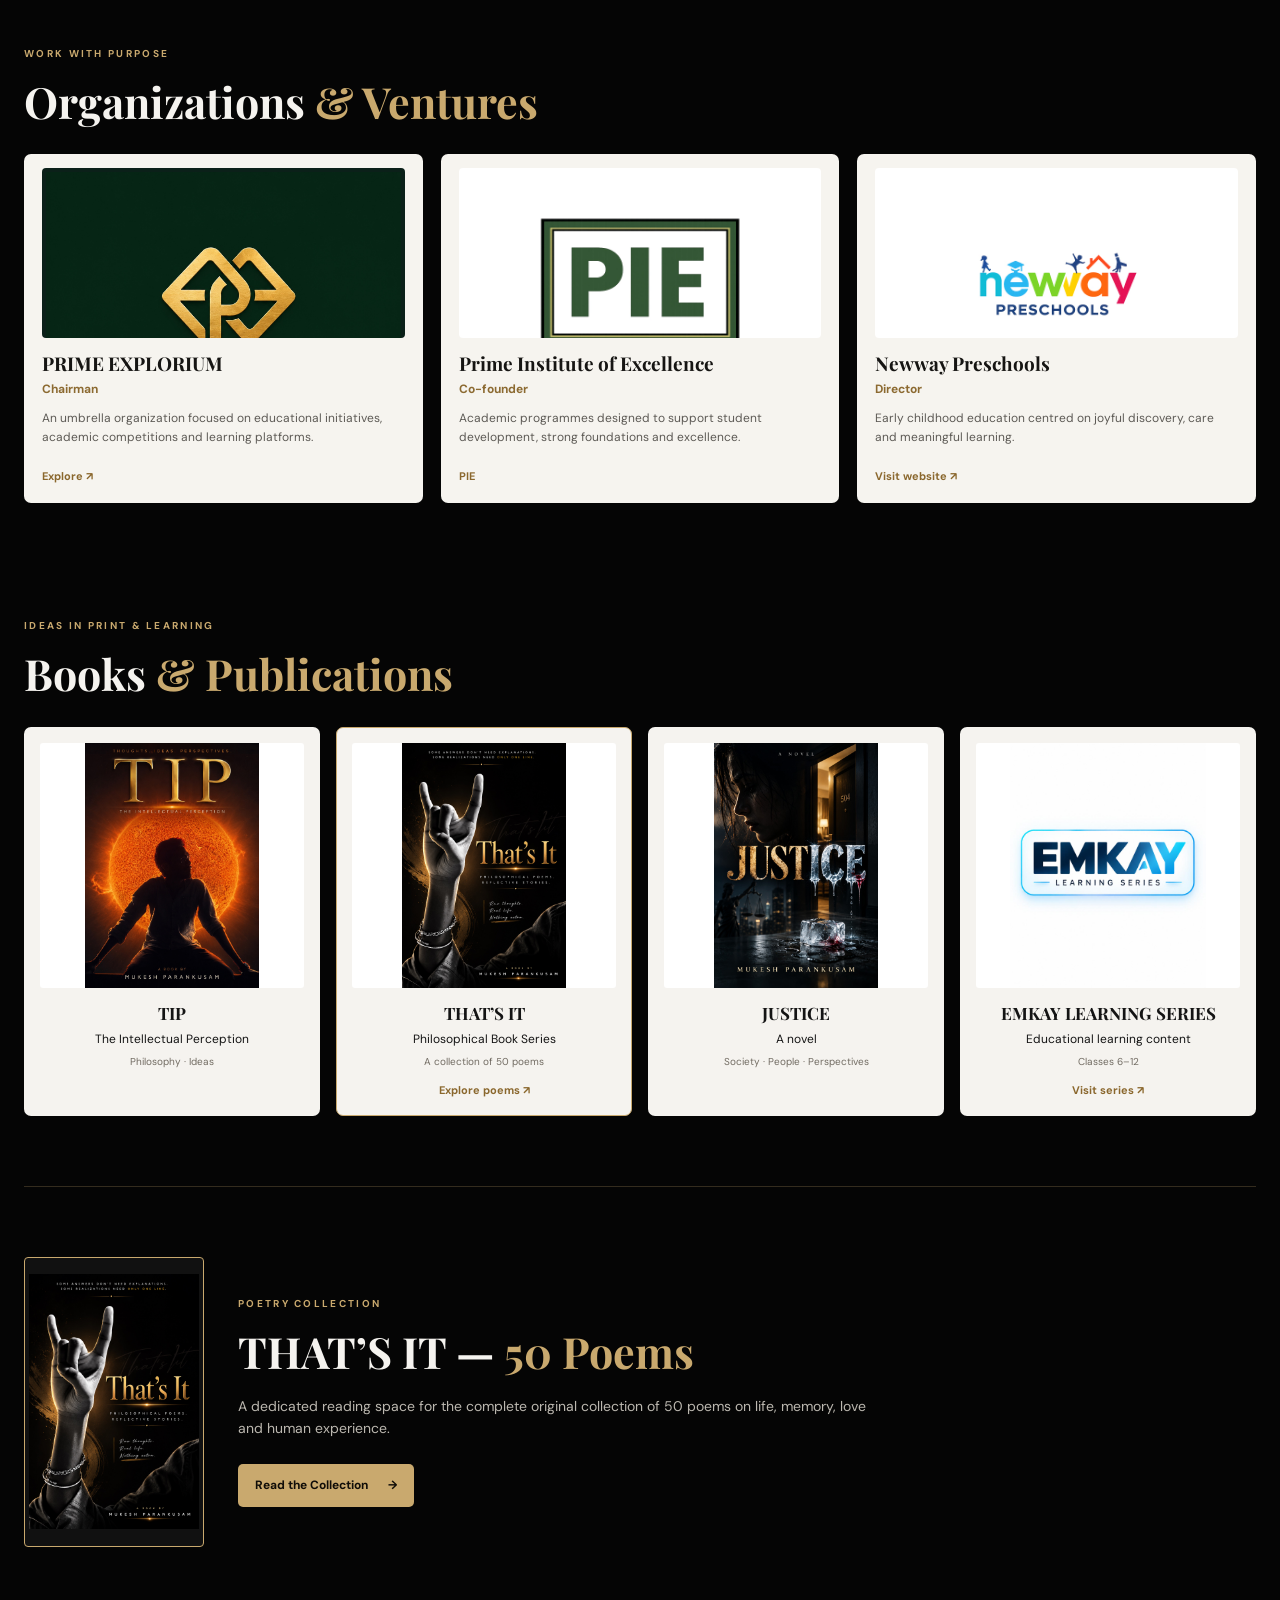
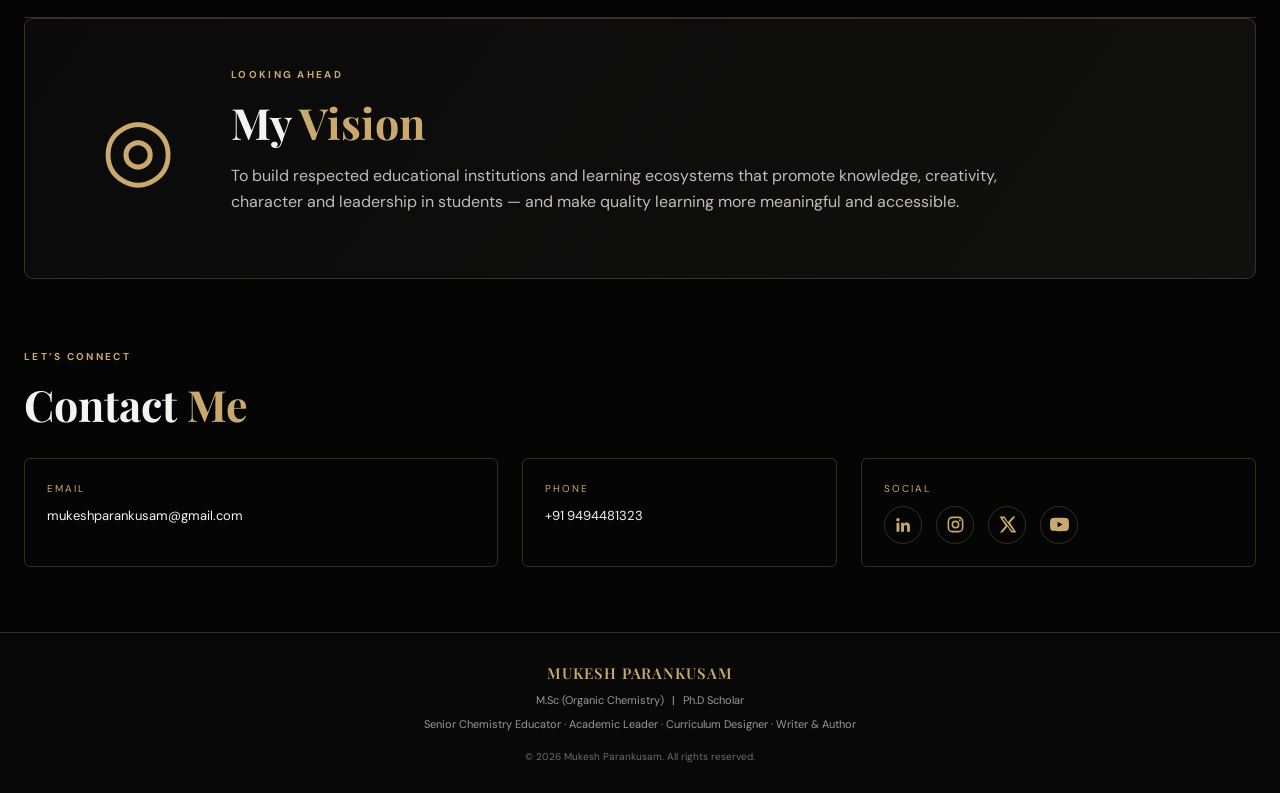
==== commit 1a0a18d8: "Add files via upload" ====
--- a/index.html
+++ b/index.html
@@ -14,10 +14,14 @@
 <section class="about section-wrap panel" id="about"><div class="section-heading"><p class="eyebrow">A LITTLE ABOUT ME</p><h2>About <em>Me</em></h2></div><div class="about-grid"><div class="about-image"><img src="assets/images/profile-about.jpeg" alt="Portrait of Mukesh Parankusam"></div><div class="about-copy"><p>I am Mukesh Parankusam, a Chemistry educator, academic leader and institution builder. My work brings together teaching, curriculum design, educational innovation and the development of meaningful learning experiences.</p><p>I aim to make learning clear, rigorous and useful — while building institutions and resources that help students and educators grow.</p><div class="skill-row"><span>01 <b>Educator</b></span><span>02 <b>Curriculum Designer</b></span><span>03 <b>Institution Builder</b></span><span>04 <b>Writer &amp; Author</b></span></div></div></div></section>
 <section class="journey section-wrap" id="journey"><div class="section-heading"><p class="eyebrow">THE PATH SO FAR</p><h2>My <em>Journey</em></h2></div><div class="timeline"><div><span class="timeline-dot">01</span><h3>Strong Foundation</h3><p>Building a deep understanding of science and learning.</p></div><div><span class="timeline-dot">02</span><h3>Higher Studies</h3><p>Advanced study in Organic Chemistry.</p></div><div><span class="timeline-dot">03</span><h3>Teaching &amp; Mentoring</h3><p>Helping learners build confidence and conceptual clarity.</p></div><div><span class="timeline-dot">04</span><h3>Curriculum Design</h3><p>Designing structured academic content and assessments.</p></div><div><span class="timeline-dot">05</span><h3>Building Institutions</h3><p>Developing education initiatives and learning environments.</p></div></div></section>
 <section class="section-wrap" id="organizations"><div class="section-heading"><p class="eyebrow">WORK WITH PURPOSE</p><h2>Organizations <em>&amp; Ventures</em></h2></div><div class="org-grid"><a class="org-card" href="https://primeexplorium.org" target="_blank" rel="noopener"><div class="logo-area dark"><img src="assets/images/prime-explorium.jpeg" alt="PRIME EXPLORIUM logo"></div><h3>PRIME EXPLORIUM</h3><p class="role-label">Chairman</p><p>An umbrella organization focused on educational initiatives, academic competitions and learning platforms.</p><span class="card-link">Explore ↗</span></a><a class="org-card" href="#organizations"><div class="logo-area"><img src="assets/images/pie.jpeg" alt="Prime Institute of Excellence logo"></div><h3>Prime Institute of Excellence</h3><p class="role-label">Co-founder</p><p>Academic programmes designed to support student development, strong foundations and excellence.</p><span class="card-link">PIE</span></a><a class="org-card" href="http://mukeshparankusam.co.in/newway-school-website/" target="_blank" rel="noopener"><div class="logo-area"><img src="assets/images/newway.jpeg" alt="Newway Preschools logo"></div><h3>Newway Preschools</h3><p class="role-label">Director</p><p>Early childhood education centred on joyful discovery, care and meaningful learning.</p><span class="card-link">Visit website ↗</span></a></div></section>
-<section class="section-wrap books-section" id="books"><div class="section-heading"><p class="eyebrow">IDEAS IN PRINT &amp; LEARNING</p><h2>Books <em>&amp; Publications</em></h2></div><div class="book-grid"><article class="book-card"><img src="assets/images/tip.jpeg" alt="TIP — The Intellectual Perception book cover"><h3>TIP</h3><p>The Intellectual Perception</p><span>Philosophy · Ideas</span></article><a class="book-card featured-book" href="poems.html"><img src="assets/images/thats-it.jpeg" alt="THAT'S IT book cover"><h3>THAT’S IT</h3><p>Philosophical Book Series</p><span>A collection of 50 poems</span><span class="card-link">Explore poems ↗</span></a><a class="book-card" href="http://mukeshparankusam.co.in/emkay-learning-series/" target="_blank" rel="noopener"><img src="assets/images/emkay-learning-series.jpeg" alt="EMKAY LEARNING SERIES logo"><h3>EMKAY LEARNING SERIES</h3><p>Educational learning content</p><span>Classes 6–12</span><span class="card-link">Visit series ↗</span></a></div></section>
+<section class="section-wrap books-section" id="books"><div class="section-heading"><p class="eyebrow">IDEAS IN PRINT &amp; LEARNING</p><h2>Books <em>&amp; Publications</em></h2></div><div class="book-grid"><article class="book-card"><img src="assets/images/tip.jpeg" alt="TIP — The Intellectual Perception book cover"><h3>TIP</h3><p>The Intellectual Perception</p><span>Philosophy · Ideas</span></article><a class="book-card featured-book" href="poems.html"><img src="assets/images/thats-it.jpeg" alt="THAT'S IT book cover"><h3>THAT’S IT</h3><p>Philosophical Book Series</p><span>A collection of 50 poems</span><span class="card-link">Explore poems ↗</span></a><article class="book-card"><img src="assets/images/justice.jpeg" alt="JUSTICE book cover"><h3>JUSTICE</h3><p>A novel</p><span>Society · People · Perspectives</span></article><a class="book-card" href="http://mukeshparankusam.co.in/emkay-learning-series/" target="_blank" rel="noopener"><img src="assets/images/emkay-learning-series.jpeg" alt="EMKAY LEARNING SERIES logo"><h3>EMKAY LEARNING SERIES</h3><p>Educational learning content</p><span>Classes 6–12</span><span class="card-link">Visit series ↗</span></a></div></section>
 <section class="poem-promo section-wrap"><div class="promo-cover"><img src="assets/images/thats-it.jpeg" alt="THAT'S IT cover"></div><div><p class="eyebrow">POETRY COLLECTION</p><h2>THAT’S IT — <em>50 Poems</em></h2><p>A dedicated reading space for the complete original collection of 50 poems on life, memory, love and human experience.</p><a class="button gold" href="poems.html">Read the Collection <span>→</span></a></div></section>
 <section class="vision section-wrap panel" id="vision"><div class="vision-symbol" aria-hidden="true">◎</div><div><p class="eyebrow">LOOKING AHEAD</p><h2>My <em>Vision</em></h2><p>To build respected educational institutions and learning ecosystems that promote knowledge, creativity, character and leadership in students — and make quality learning more meaningful and accessible.</p></div></section>
-<section class="section-wrap contact-section" id="contact"><div class="section-heading"><p class="eyebrow">LET’S CONNECT</p><h2>Contact <em>Me</em></h2></div><div class="contact-grid"><div><span class="contact-label">EMAIL</span><a href="mailto:mukeshparankusam@gmail.com">mukeshparankusam@gmail.com</a></div><div><span class="contact-label">PHONE</span><a href="tel:+919494481323">+91 9494481323</a></div><div><span class="contact-label">SOCIAL</span><div class="socials" aria-label="Social media links"><a class="social-icon" href="https://www.linkedin.com/in/dr-mukesh-parankusam-172192324" target="_blank" rel="noopener noreferrer" aria-label="LinkedIn" title="LinkedIn"><svg viewBox="0 0 24 24" aria-hidden="true"><path d="M5 3.5A2.5 2.5 0 1 1 5 8.5a2.5 2.5 0 0 1 0-5ZM3 10h4v11H3zM9 10h3.8v1.5h.1A4.2 4.2 0 0 1 16.7 9c4 0 4.8 2.6 4.8 6V21h-4v-5.3c0-1.3 0-3-1.9-3s-2.2 1.4-2.2 2.9V21h-4z" fill="currentColor"/></svg></a><a class="social-icon" href="https://www.instagram.com/lordemkay/" target="_blank" rel="noopener noreferrer" aria-label="Instagram" title="Instagram"><svg viewBox="0 0 24 24" aria-hidden="true"><rect x="3" y="3" width="18" height="18" rx="5" fill="none" stroke="currentColor" stroke-width="2"/><circle cx="12" cy="12" r="4" fill="none" stroke="currentColor" stroke-width="2"/><circle cx="17.5" cy="6.8" r="1.2" fill="currentColor"/></svg></a><a class="social-icon" href="https://x.com/lordemkay" target="_blank" rel="noopener noreferrer" aria-label="X" title="X"><svg viewBox="0 0 24 24" aria-hidden="true"><path d="M18.9 2H22l-6.8 7.8L23.2 22h-6.3L12 14.9 5.8 22H2.6l7.3-8.4L2.2 2h6.5l4.4 6.5zm-1.1 18h1.7L7.7 3.9H5.9z" fill="currentColor"/></svg></a><a class="social-icon" href="https://www.youtube.com/@EmkayLearningSeries" target="_blank" rel="noopener noreferrer" aria-label="YouTube — EMKAY Learning Series" title="YouTube"><svg viewBox="0 0 24 24" aria-hidden="true"><path d="M23.5 6.2a3 3 0 0 0-2.1-2.1C19.6 3.6 12 3.6 12 3.6s-7.6 0-9.4.5A3 3 0 0 0 .5 6.2 31 31 0 0 0 0 12a31 31 0 0 0 .5 5.8 3 3 0 0 0 2.1 2.1c1.8.5 9.4.5 9.4.5s7.6 0 9.4-.5a3 3 0 0 0 2.1-2.1A31 31 0 0 0 24 12a31 31 0 0 0-.5-5.8ZM9.6 15.6V8.4l6.3 3.6z" fill="currentColor"/></svg></a></div></div></div></section>
+<section class="section-wrap contact-section" id="contact"><div class="section-heading"><p class="eyebrow">LET’S CONNECT</p><h2>Contact <em>Me</em></h2></div><div class="contact-grid"><div><span class="contact-label">EMAIL</span><a href="mailto:mukeshparankusam@gmail.com">mukeshparankusam@gmail.com</a></div><div><span class="contact-label">PHONE</span><a href="tel:+919494481323">+91 9494481323</a></div><div><span class="contact-label">SOCIAL</span><div class="socials icon-socials" aria-label="Social media links">
+<a href="https://www.linkedin.com/in/mukesh-parankusam-172192324" target="_blank" rel="noopener" aria-label="LinkedIn" title="LinkedIn"><svg viewBox="0 0 24 24" aria-hidden="true"><path d="M5 3.8A2.2 2.2 0 1 1 5 8.2a2.2 2.2 0 0 1 0-4.4ZM3.2 9.7h3.6V21H3.2zM9 9.7h3.4v1.55h.05a3.75 3.75 0 0 1 3.38-1.86c3.62 0 4.29 2.38 4.29 5.48V21h-3.6v-5.43c0-1.3-.03-2.97-1.81-2.97-1.81 0-2.09 1.42-2.09 2.88V21H9z"/></svg></a>
+<a href="https://www.instagram.com/lordemkay/" target="_blank" rel="noopener" aria-label="Instagram" title="Instagram"><svg viewBox="0 0 24 24" aria-hidden="true"><rect x="3" y="3" width="18" height="18" rx="5" fill="none" stroke="currentColor" stroke-width="2"/><circle cx="12" cy="12" r="4" fill="none" stroke="currentColor" stroke-width="2"/><circle cx="17.6" cy="6.7" r="1.2"/></svg></a>
+<a href="https://x.com/lordemkay" target="_blank" rel="noopener" aria-label="X" title="X"><svg viewBox="0 0 24 24" aria-hidden="true"><path d="M18.9 2H22l-6.78 7.75L23.2 22h-6.25l-4.9-7.42L5.55 22H2.4l7.25-8.28L1.9 2h6.4l4.43 6.76ZM17.8 19.8h1.73L7.37 4.08H5.5z"/></svg></a>
+<a href="https://www.youtube.com/@EmkayLearningSeries" target="_blank" rel="noopener" aria-label="YouTube" title="EMKAY Learning Series on YouTube"><svg viewBox="0 0 24 24" aria-hidden="true"><path d="M23.5 6.2a3 3 0 0 0-2.1-2.12C19.55 3.55 12 3.55 12 3.55s-7.55 0-9.4.53A3 3 0 0 0 .5 6.2 31 31 0 0 0 0 12a31 31 0 0 0 .5 5.8 3 3 0 0 0 2.1 2.12c1.85.53 9.4.53 9.4.53s7.55 0 9.4-.53a3 3 0 0 0 2.1-2.12A31 31 0 0 0 24 12a31 31 0 0 0-.5-5.8ZM9.55 15.6V8.4L15.8 12z"/></svg></a></div></div></div></section>
 </main><footer class="footer"><a class="brand" href="#home">MUKESH PARANKUSAM</a><p>M.Sc (Organic Chemistry) <i>|</i> Ph.D Scholar</p><p>Senior Chemistry Educator · Academic Leader · Curriculum Designer · Writer &amp; Author</p><span>© <span id="year"></span> Mukesh Parankusam. All rights reserved.</span></footer>
 <button class="ai-launcher" id="aiLauncher" aria-label="Open EMKAY AI chat"><span class="ai-orb">✳</span><span>EMKAY AI</span></button><aside class="chat-panel" id="chatPanel" aria-label="EMKAY AI chat" aria-hidden="true"><div class="chat-head"><div><span class="ai-dot"></span><strong>EMKAY AI</strong><small>Website assistant</small></div><button id="chatClose" aria-label="Close chat">×</button></div><div class="chat-messages" id="chatMessages"><div class="chat-bubble bot">Hello! I’m EMKAY AI. Ask me about Mukesh Parankusam, his work, books, education or learning resources.</div></div><form class="chat-form" id="chatForm"><input id="chatInput" aria-label="Your question" placeholder="Type your question…" autocomplete="off" required><button aria-label="Send message">↑</button></form><div class="chat-actions"><button type="button" id="chatNew">New conversation</button><span class="chat-note" id="chatStatus">Ask EMKAY AI about education, books, or my work.</span></div></aside>
 <script src="assets/js/config.js"></script><script src="assets/js/main.js"></script>
--- a/assets/css/style.css
+++ b/assets/css/style.css
@@ -1 +1 @@
-:root{--black:#050505;--soft:#0b0b0b;--panel:#111;--white:#f5f3ef;--silver:#b8b8b8;--gold:#c9a96e;--line:rgba(201,169,110,.24);--serif:'Playfair Display',Georgia,serif;--sans:'DM Sans',Arial,sans-serif}*{box-sizing:border-box}html{scroll-behavior:smooth;scroll-padding-top:86px}body{margin:0;background:var(--black);color:var(--white);font-family:var(--sans);line-height:1.6}a{color:inherit;text-decoration:none}img{display:block;max-width:100%}.preloader{position:fixed;inset:0;background:#030303;z-index:1000;display:flex;flex-direction:column;align-items:center;justify-content:center;gap:20px;transition:opacity .6s,visibility .6s}.preloader.done{opacity:0;visibility:hidden}.loader-name{font-family:var(--serif);letter-spacing:.22em;color:var(--gold);font-size:clamp(16px,2vw,25px);text-align:center}.loader-line{width:170px;height:2px;background:#29251f;overflow:hidden}.loader-line span{display:block;height:100%;background:var(--gold);animation:load 1.2s ease-in-out infinite}@keyframes load{from{width:0}to{width:100%}}.preloader small{color:#777;font-size:11px;letter-spacing:.15em}.site-header{height:76px;padding:0 clamp(20px,5vw,76px);display:flex;align-items:center;justify-content:space-between;gap:20px;border-bottom:1px solid var(--line);background:rgba(5,5,5,.92);position:sticky;top:0;z-index:50;backdrop-filter:blur(14px)}.brand{font-family:var(--serif);color:var(--gold);font-weight:600;letter-spacing:.06em;font-size:15px;white-space:nowrap}.nav{display:flex;align-items:center;gap:clamp(12px,2vw,27px);font-size:12px;color:#ddd}.nav a{transition:color .2s}.nav a:hover{color:var(--gold)}.nav-cta{background:var(--gold);color:#0a0804!important;padding:10px 16px;border-radius:5px;font-weight:700}.menu-toggle{display:none;background:none;border:1px solid var(--line);color:var(--gold);font-size:22px;border-radius:5px;padding:4px 10px}.section-wrap{width:min(1240px,calc(100% - 48px));margin:0 auto;padding:70px 0}.hero{display:grid;grid-template-columns:1fr .95fr;align-items:center;gap:34px;min-height:560px;padding-top:50px;padding-bottom:55px}.eyebrow{font-size:10px;letter-spacing:.23em;color:var(--gold);font-weight:700;margin:0 0 15px}.hero h1{font-family:var(--serif);font-size:clamp(42px,6vw,76px);line-height:1.02;letter-spacing:-.035em;margin:0 0 16px}.hero h1 span{color:var(--gold)}.qualification{font-size:13px;color:#e6e2dc}.qualification i,.footer i{color:var(--gold);font-style:normal;padding:0 5px}.roles{font-size:15px;line-height:1.55;color:#ddd;margin:20px 0}.stats{display:flex;gap:34px;margin:25px 0}.stats div{display:flex;flex-direction:column}.stats strong{font-family:var(--serif);font-size:28px;color:var(--gold);line-height:1.2}.stats span{font-size:11px;color:#aaa;max-width:155px}.hero-actions{display:flex;gap:12px;flex-wrap:wrap}.button{display:inline-flex;align-items:center;justify-content:center;gap:20px;padding:12px 17px;border-radius:5px;font-size:12px;font-weight:700;transition:transform .2s,background .2s}.button:hover{transform:translateY(-2px)}.button.gold{background:var(--gold);color:#100d08}.button.outline{border:1px solid var(--gold);color:var(--white)}.hero-image{height:440px;position:relative;overflow:hidden;border:1px solid var(--line);border-radius:8px;background:#16120e}.hero-image:after{content:"";position:absolute;inset:0;background:linear-gradient(0deg,rgba(0,0,0,.7),transparent 38%)}.hero-image img{width:100%;height:100%;object-fit:cover;object-position:center 38%}.image-caption{position:absolute;bottom:18px;left:20px;right:20px;z-index:1;display:flex;justify-content:space-between;color:#eee;font-size:9px;letter-spacing:.14em}.panel{border:1px solid var(--line);background:linear-gradient(125deg,#0a0a0a,#10100f);border-radius:9px;padding:clamp(24px,4vw,48px)}.section-heading{margin-bottom:28px}.section-heading h2,.vision h2,.poem-promo h2{font-family:var(--serif);font-size:clamp(29px,4vw,43px);line-height:1.15;margin:0}.section-heading h2 em,.vision h2 em,.poem-promo h2 em{font-style:normal;color:var(--gold)}.about-grid{display:grid;grid-template-columns:.7fr 1.3fr;gap:40px;align-items:center}.about-image{height:300px;overflow:hidden;border-radius:6px;border:1px solid var(--line)}.about-image img{width:100%;height:100%;object-fit:cover;object-position:center 30%}.about-copy p{color:#c8c5c0;font-size:14px;max-width:720px}.skill-row{display:grid;grid-template-columns:repeat(4,1fr);gap:10px;margin-top:28px}.skill-row span{border-top:1px solid var(--line);padding-top:12px;color:var(--gold);font-size:11px}.skill-row b{display:block;color:#eee;font-weight:500;margin-top:4px}.journey{padding-bottom:55px}.timeline{display:grid;grid-template-columns:repeat(5,1fr);gap:16px;position:relative}.timeline:before{content:"";position:absolute;top:22px;left:5%;right:5%;height:1px;background:var(--gold);opacity:.7}.timeline>div{position:relative;padding-top:52px}.timeline-dot{position:absolute;top:8px;left:0;width:29px;height:29px;display:grid;place-items:center;border:1px solid var(--gold);border-radius:50%;background:var(--black);font-size:10px;color:var(--gold)}.timeline h3{font-family:var(--serif);font-size:16px;line-height:1.3}.timeline p{font-size:12px;color:#999}.org-grid{display:grid;grid-template-columns:repeat(3,1fr);gap:18px}.org-card{display:flex;flex-direction:column;background:#f6f4ef;color:#161513;border-radius:7px;padding:14px 18px 18px;min-height:320px;transition:transform .25s,box-shadow .25s}.org-card:hover,.book-card:hover{transform:translateY(-4px);box-shadow:0 12px 34px #0008}.logo-area{height:110px;display:grid;place-items:center;background:#fff;border-radius:4px;margin-bottom:14px;padding:12px}.logo-area.dark{background:#0b2019}.logo-area img{width:100%;height:100%;object-fit:contain}.org-card h3{font-family:var(--serif);font-size:19px;line-height:1.2;margin:0 0 5px}.role-label{color:#8c6a31!important;font-weight:700;margin:0 0 10px!important;font-size:12px!important}.org-card p{font-size:12px;color:#5d5a55;margin:0 0 8px}.card-link{font-size:11px;font-weight:700;color:#8a672d;margin-top:auto;padding-top:12px}.books-section{padding-top:45px}.book-grid{display:grid;grid-template-columns:repeat(4,1fr);gap:16px}.book-card{background:#f5f3ef;color:#141414;border-radius:7px;padding:15px;text-align:center;display:flex;flex-direction:column;align-items:center;min-width:0;transition:transform .25s,box-shadow .25s;border:1px solid transparent}.featured-book{border-color:var(--gold)}.book-card img{height:185px;width:100%;object-fit:contain;margin-bottom:12px}.book-card h3{font-family:var(--serif);font-size:17px;margin:0 0 3px}.book-card p{font-size:12px;margin:0 0 5px}.book-card>span:not(.card-link){font-size:10px;color:#716b62}.book-card .card-link{color:#8a672d}.poem-promo{display:grid;grid-template-columns:180px 1fr;gap:34px;align-items:center;border-top:1px solid var(--line);border-bottom:1px solid var(--line)}.promo-cover{height:250px;background:#111;padding:8px;border:1px solid var(--gold);border-radius:4px}.promo-cover img{width:100%;height:100%;object-fit:contain}.poem-promo p:not(.eyebrow){color:#bcb8b0;max-width:650px;font-size:14px;margin:18px 0 24px}.vision{display:grid;grid-template-columns:130px 1fr;align-items:center;gap:28px}.vision-symbol{font-size:85px;line-height:1;color:var(--gold);text-align:center}.vision p:last-child{color:#c1bdb5;max-width:800px}.contact-section{padding-bottom:65px}.contact-grid{display:grid;grid-template-columns:1.2fr .8fr 1fr;gap:24px}.contact-grid>div{padding:22px;border:1px solid var(--line);border-radius:6px;display:flex;flex-direction:column;gap:9px}.contact-label{font-size:10px;letter-spacing:.2em;color:var(--gold)}.contact-grid a{font-size:13px;overflow-wrap:anywhere}.socials{display:flex;flex-wrap:wrap;align-items:center;gap:12px}.socials .social-icon{width:42px;height:42px;display:grid;place-items:center;border:1px solid var(--line);border-radius:50%;color:var(--silver);transition:color .2s,border-color .2s,background .2s,transform .2s}.socials .social-icon:hover{color:var(--gold);border-color:var(--gold);background:#c9a96e12;transform:translateY(-2px)}.socials .social-icon svg{width:19px;height:19px;display:block}.footer{border-top:1px solid var(--line);padding:28px clamp(24px,5vw,76px);text-align:center;background:#080808}.footer p{font-size:11px;color:#999;margin:6px}.footer>span{display:block;font-size:10px;color:#6d6d6d;margin-top:16px}.ai-launcher{position:fixed;right:24px;bottom:22px;z-index:70;display:flex;align-items:center;gap:10px;border:1px solid var(--gold);background:#0b0b0b;color:var(--white);border-radius:40px;padding:9px 16px 9px 9px;box-shadow:0 0 25px #c9a96e25;cursor:pointer;font:600 12px var(--sans)}.ai-orb{width:34px;height:34px;display:grid;place-items:center;border-radius:50%;background:var(--gold);color:#100d08;font-size:22px}.chat-panel{position:fixed;right:24px;bottom:83px;width:min(360px,calc(100vw - 32px));height:480px;max-height:calc(100dvh - 120px);z-index:71;background:#0d0d0d;border:1px solid var(--gold);border-radius:12px;box-shadow:0 18px 70px #000b;display:flex;flex-direction:column;overflow:hidden;opacity:0;visibility:hidden;transform:translateY(12px);transition:.22s}.chat-panel.open{opacity:1;visibility:visible;transform:none}.chat-head{padding:15px 16px;border-bottom:1px solid var(--line);display:flex;align-items:center;justify-content:space-between}.chat-head>div{display:grid;grid-template-columns:12px auto;column-gap:8px;align-items:center}.chat-head strong{font-family:var(--serif);color:var(--gold);letter-spacing:.05em}.chat-head small{grid-column:2;color:#888;font-size:10px}.ai-dot{width:8px;height:8px;background:#77b78d;border-radius:50%;grid-row:span 2}.chat-head button{background:none;color:#ddd;border:0;font-size:25px;cursor:pointer}.chat-messages{padding:15px;flex:1;overflow:auto;display:flex;flex-direction:column;gap:12px}.chat-bubble{font-size:12px;line-height:1.5;padding:11px 13px;border-radius:10px;max-width:90%;white-space:pre-wrap}.chat-bubble.bot{background:#f2f0eb;color:#222;align-self:flex-start;border-bottom-left-radius:3px}.chat-bubble.user{background:#24364c;color:#fff;align-self:flex-end;border-bottom-right-radius:3px}.chat-form{display:flex;gap:8px;padding:12px;border-top:1px solid var(--line)}.chat-form input{min-width:0;flex:1;border:1px solid #333;border-radius:6px;background:#171717;color:#fff;padding:11px;font:12px var(--sans);outline:none}.chat-form input:focus{border-color:var(--gold)}.chat-form button{width:40px;border:0;border-radius:6px;background:var(--gold);color:#111;font-size:20px;cursor:pointer}.chat-note{font-size:9px;color:#777;text-align:center;margin:0 0 10px}.fade-in{animation:fadeIn .7s ease both}@keyframes fadeIn{from{opacity:0;transform:translateY(14px)}to{opacity:1;transform:none}}@media(max-width:900px){.site-header{height:68px}.menu-toggle{display:block}.nav{display:none;position:absolute;top:68px;left:0;right:0;padding:18px 24px 24px;background:#090909;border-bottom:1px solid var(--line);flex-direction:column;align-items:stretch;gap:15px}.nav.open{display:flex}.nav-cta{text-align:center}.hero{grid-template-columns:1fr 1fr;gap:20px;min-height:0}.hero-image{height:380px}.hero h1{font-size:clamp(38px,6vw,60px)}.org-card{padding:12px;min-height:335px}.book-card img{height:150px}.contact-grid{grid-template-columns:1fr 1fr}.contact-grid>div:last-child{grid-column:1/-1}}@media(max-width:620px){.section-wrap{width:calc(100% - 34px);padding:48px 0}.site-header{padding:0 17px}.brand{font-size:12px}.hero{grid-template-columns:1fr;padding-top:35px;gap:24px}.hero h1{font-size:53px}.hero-image{height:330px;grid-row:1}.hero-copy{grid-row:2}.stats{gap:24px}.panel{padding:22px 18px}.about-grid{grid-template-columns:1fr;gap:20px}.about-image{height:280px;max-width:340px}.skill-row{grid-template-columns:1fr 1fr}.timeline{grid-template-columns:1fr 1fr;gap:18px}.timeline:before{display:none}.timeline>div{padding-top:40px}.timeline-dot{top:0}.org-grid{grid-template-columns:1fr}.org-card{min-height:0;padding:16px}.logo-area{height:120px}.book-grid{grid-template-columns:1fr 1fr;gap:10px}.book-card{padding:10px}.book-card img{height:145px}.book-card h3{font-size:15px}.poem-promo{grid-template-columns:110px 1fr;gap:18px}.promo-cover{height:180px}.poem-promo h2{font-size:27px}.poem-promo p:not(.eyebrow){font-size:12px}.button{padding:11px 12px;gap:9px;font-size:11px}.vision{grid-template-columns:58px 1fr;gap:14px}.vision-symbol{font-size:55px}.contact-grid{grid-template-columns:1fr}.contact-grid>div:last-child{grid-column:auto}.ai-launcher{right:14px;bottom:14px}.chat-panel{right:12px;bottom:73px}.footer{padding:25px 18px}}@media(prefers-reduced-motion:reduce){html{scroll-behavior:auto}*,*:before,*:after{animation-duration:.01ms!important;transition-duration:.01ms!important}}
+:root{--black:#050505;--soft:#0b0b0b;--panel:#111;--white:#f5f3ef;--silver:#b8b8b8;--gold:#c9a96e;--line:rgba(201,169,110,.24);--serif:'Playfair Display',Georgia,serif;--sans:'DM Sans',Arial,sans-serif}*{box-sizing:border-box}html{scroll-behavior:smooth;scroll-padding-top:86px}body{margin:0;background:var(--black);color:var(--white);font-family:var(--sans);line-height:1.6}a{color:inherit;text-decoration:none}img{display:block;max-width:100%}.preloader{position:fixed;inset:0;background:#030303;z-index:1000;display:flex;flex-direction:column;align-items:center;justify-content:center;gap:20px;transition:opacity .6s,visibility .6s}.preloader.done{opacity:0;visibility:hidden}.loader-name{font-family:var(--serif);letter-spacing:.22em;color:var(--gold);font-size:clamp(16px,2vw,25px);text-align:center}.loader-line{width:170px;height:2px;background:#29251f;overflow:hidden}.loader-line span{display:block;height:100%;background:var(--gold);animation:load 1.2s ease-in-out infinite}@keyframes load{from{width:0}to{width:100%}}.preloader small{color:#777;font-size:11px;letter-spacing:.15em}.site-header{height:76px;padding:0 clamp(20px,5vw,76px);display:flex;align-items:center;justify-content:space-between;gap:20px;border-bottom:1px solid var(--line);background:rgba(5,5,5,.92);position:sticky;top:0;z-index:50;backdrop-filter:blur(14px)}.brand{font-family:var(--serif);color:var(--gold);font-weight:600;letter-spacing:.06em;font-size:15px;white-space:nowrap}.nav{display:flex;align-items:center;gap:clamp(12px,2vw,27px);font-size:12px;color:#ddd}.nav a{transition:color .2s}.nav a:hover{color:var(--gold)}.nav-cta{background:var(--gold);color:#0a0804!important;padding:10px 16px;border-radius:5px;font-weight:700}.menu-toggle{display:none;background:none;border:1px solid var(--line);color:var(--gold);font-size:22px;border-radius:5px;padding:4px 10px}.section-wrap{width:min(1240px,calc(100% - 48px));margin:0 auto;padding:70px 0}.hero{display:grid;grid-template-columns:1fr .95fr;align-items:center;gap:34px;min-height:560px;padding-top:50px;padding-bottom:55px}.eyebrow{font-size:10px;letter-spacing:.23em;color:var(--gold);font-weight:700;margin:0 0 15px}.hero h1{font-family:var(--serif);font-size:clamp(42px,6vw,76px);line-height:1.02;letter-spacing:-.035em;margin:0 0 16px}.hero h1 span{color:var(--gold)}.qualification{font-size:13px;color:#e6e2dc}.qualification i,.footer i{color:var(--gold);font-style:normal;padding:0 5px}.roles{font-size:15px;line-height:1.55;color:#ddd;margin:20px 0}.stats{display:flex;gap:34px;margin:25px 0}.stats div{display:flex;flex-direction:column}.stats strong{font-family:var(--serif);font-size:28px;color:var(--gold);line-height:1.2}.stats span{font-size:11px;color:#aaa;max-width:155px}.hero-actions{display:flex;gap:12px;flex-wrap:wrap}.button{display:inline-flex;align-items:center;justify-content:center;gap:20px;padding:12px 17px;border-radius:5px;font-size:12px;font-weight:700;transition:transform .2s,background .2s}.button:hover{transform:translateY(-2px)}.button.gold{background:var(--gold);color:#100d08}.button.outline{border:1px solid var(--gold);color:var(--white)}.hero-image{height:440px;position:relative;overflow:hidden;border:1px solid var(--line);border-radius:8px;background:#16120e}.hero-image:after{content:"";position:absolute;inset:0;background:linear-gradient(0deg,rgba(0,0,0,.7),transparent 38%)}.hero-image img{width:100%;height:100%;object-fit:cover;object-position:center 38%}.image-caption{position:absolute;bottom:18px;left:20px;right:20px;z-index:1;display:flex;justify-content:space-between;color:#eee;font-size:9px;letter-spacing:.14em}.panel{border:1px solid var(--line);background:linear-gradient(125deg,#0a0a0a,#10100f);border-radius:9px;padding:clamp(24px,4vw,48px)}.section-heading{margin-bottom:28px}.section-heading h2,.vision h2,.poem-promo h2{font-family:var(--serif);font-size:clamp(29px,4vw,43px);line-height:1.15;margin:0}.section-heading h2 em,.vision h2 em,.poem-promo h2 em{font-style:normal;color:var(--gold)}.about-grid{display:grid;grid-template-columns:.7fr 1.3fr;gap:40px;align-items:center}.about-image{height:300px;overflow:hidden;border-radius:6px;border:1px solid var(--line)}.about-image img{width:100%;height:100%;object-fit:cover;object-position:center 30%}.about-copy p{color:#c8c5c0;font-size:14px;max-width:720px}.skill-row{display:grid;grid-template-columns:repeat(4,1fr);gap:10px;margin-top:28px}.skill-row span{border-top:1px solid var(--line);padding-top:12px;color:var(--gold);font-size:11px}.skill-row b{display:block;color:#eee;font-weight:500;margin-top:4px}.journey{padding-bottom:55px}.timeline{display:grid;grid-template-columns:repeat(5,1fr);gap:16px;position:relative}.timeline:before{content:"";position:absolute;top:22px;left:5%;right:5%;height:1px;background:var(--gold);opacity:.7}.timeline>div{position:relative;padding-top:52px}.timeline-dot{position:absolute;top:8px;left:0;width:29px;height:29px;display:grid;place-items:center;border:1px solid var(--gold);border-radius:50%;background:var(--black);font-size:10px;color:var(--gold)}.timeline h3{font-family:var(--serif);font-size:16px;line-height:1.3}.timeline p{font-size:12px;color:#999}.org-grid{display:grid;grid-template-columns:repeat(3,1fr);gap:18px}.org-card{display:flex;flex-direction:column;background:#f6f4ef;color:#161513;border-radius:7px;padding:14px 18px 18px;min-height:320px;transition:transform .25s,box-shadow .25s}.org-card:hover,.book-card:hover{transform:translateY(-4px);box-shadow:0 12px 34px #0008}.logo-area{height:170px;display:grid;place-items:center;background:#fff;border-radius:4px;margin-bottom:14px;padding:4px;overflow:hidden}.logo-area.dark{background:#0b2019}.logo-area img{width:100%;height:100%;object-fit:contain;display:block}.org-card h3{font-family:var(--serif);font-size:19px;line-height:1.2;margin:0 0 5px}.role-label{color:#8c6a31!important;font-weight:700;margin:0 0 10px!important;font-size:12px!important}.org-card p{font-size:12px;color:#5d5a55;margin:0 0 8px}.card-link{font-size:11px;font-weight:700;color:#8a672d;margin-top:auto;padding-top:12px}.books-section{padding-top:45px}.book-grid{display:grid;grid-template-columns:repeat(4,1fr);gap:16px}.book-card{background:#f5f3ef;color:#141414;border-radius:7px;padding:15px;text-align:center;display:flex;flex-direction:column;align-items:center;min-width:0;transition:transform .25s,box-shadow .25s;border:1px solid transparent}.featured-book{border-color:var(--gold)}.book-card img{height:245px;width:100%;max-width:100%;object-fit:contain;object-position:center;margin:0 0 12px;background:#fff;border-radius:3px}.book-card h3{font-family:var(--serif);font-size:17px;margin:0 0 3px}.book-card p{font-size:12px;margin:0 0 5px}.book-card>span:not(.card-link){font-size:10px;color:#716b62}.book-card .card-link{color:#8a672d}.poem-promo{display:grid;grid-template-columns:180px 1fr;gap:34px;align-items:center;border-top:1px solid var(--line);border-bottom:1px solid var(--line)}.promo-cover{height:290px;background:#111;padding:4px;border:1px solid var(--gold);border-radius:4px}.promo-cover img{width:100%;height:100%;object-fit:contain}.poem-promo p:not(.eyebrow){color:#bcb8b0;max-width:650px;font-size:14px;margin:18px 0 24px}.vision{display:grid;grid-template-columns:130px 1fr;align-items:center;gap:28px}.vision-symbol{font-size:85px;line-height:1;color:var(--gold);text-align:center}.vision p:last-child{color:#c1bdb5;max-width:800px}.contact-section{padding-bottom:65px}.contact-grid{display:grid;grid-template-columns:1.2fr .8fr 1fr;gap:24px}.contact-grid>div{padding:22px;border:1px solid var(--line);border-radius:6px;display:flex;flex-direction:column;gap:9px}.contact-label{font-size:10px;letter-spacing:.2em;color:var(--gold)}.contact-grid a{font-size:13px;overflow-wrap:anywhere}.socials{display:flex;flex-wrap:wrap;gap:12px}.socials a{color:#ddd}.icon-socials{align-items:center;gap:14px}.icon-socials a{width:38px;height:38px;display:grid;place-items:center;border:1px solid var(--line);border-radius:50%;color:var(--gold);transition:background .2s,color .2s,transform .2s}.icon-socials a:hover{background:var(--gold);color:#080808;transform:translateY(-2px)}.icon-socials svg{width:19px;height:19px;fill:currentColor}.footer{border-top:1px solid var(--line);padding:28px clamp(24px,5vw,76px);text-align:center;background:#080808}.footer p{font-size:11px;color:#999;margin:6px}.footer>span{display:block;font-size:10px;color:#6d6d6d;margin-top:16px}.ai-launcher{position:fixed;right:24px;bottom:22px;z-index:70;display:flex;align-items:center;gap:10px;border:1px solid var(--gold);background:#0b0b0b;color:var(--white);border-radius:40px;padding:9px 16px 9px 9px;box-shadow:0 0 25px #c9a96e25;cursor:pointer;font:600 12px var(--sans)}.ai-orb{width:34px;height:34px;display:grid;place-items:center;border-radius:50%;background:var(--gold);color:#100d08;font-size:22px}.chat-panel{position:fixed;right:24px;bottom:83px;width:min(360px,calc(100vw - 32px));height:480px;max-height:calc(100dvh - 120px);z-index:71;background:#0d0d0d;border:1px solid var(--gold);border-radius:12px;box-shadow:0 18px 70px #000b;display:flex;flex-direction:column;overflow:hidden;opacity:0;visibility:hidden;transform:translateY(12px);transition:.22s}.chat-panel.open{opacity:1;visibility:visible;transform:none}.chat-head{padding:15px 16px;border-bottom:1px solid var(--line);display:flex;align-items:center;justify-content:space-between}.chat-head>div{display:grid;grid-template-columns:12px auto;column-gap:8px;align-items:center}.chat-head strong{font-family:var(--serif);color:var(--gold);letter-spacing:.05em}.chat-head small{grid-column:2;color:#888;font-size:10px}.ai-dot{width:8px;height:8px;background:#77b78d;border-radius:50%;grid-row:span 2}.chat-head button{background:none;color:#ddd;border:0;font-size:25px;cursor:pointer}.chat-messages{padding:15px;flex:1;overflow:auto;display:flex;flex-direction:column;gap:12px}.chat-bubble{font-size:12px;line-height:1.5;padding:11px 13px;border-radius:10px;max-width:90%;white-space:pre-wrap}.chat-bubble.bot{background:#f2f0eb;color:#222;align-self:flex-start;border-bottom-left-radius:3px}.chat-bubble.user{background:#24364c;color:#fff;align-self:flex-end;border-bottom-right-radius:3px}.chat-form{display:flex;gap:8px;padding:12px;border-top:1px solid var(--line)}.chat-form input{min-width:0;flex:1;border:1px solid #333;border-radius:6px;background:#171717;color:#fff;padding:11px;font:12px var(--sans);outline:none}.chat-form input:focus{border-color:var(--gold)}.chat-form button{width:40px;border:0;border-radius:6px;background:var(--gold);color:#111;font-size:20px;cursor:pointer}.chat-note{font-size:9px;color:#777;text-align:center;margin:0 0 10px}.fade-in{animation:fadeIn .7s ease both}@keyframes fadeIn{from{opacity:0;transform:translateY(14px)}to{opacity:1;transform:none}}@media(max-width:900px){.site-header{height:68px}.menu-toggle{display:block}.nav{display:none;position:absolute;top:68px;left:0;right:0;padding:18px 24px 24px;background:#090909;border-bottom:1px solid var(--line);flex-direction:column;align-items:stretch;gap:15px}.nav.open{display:flex}.nav-cta{text-align:center}.hero{grid-template-columns:1fr 1fr;gap:20px;min-height:0}.hero-image{height:380px}.hero h1{font-size:clamp(38px,6vw,60px)}.org-card{padding:12px;min-height:335px}.book-card img{height:150px}.contact-grid{grid-template-columns:1fr 1fr}.contact-grid>div:last-child{grid-column:1/-1}}@media(max-width:620px){.section-wrap{width:calc(100% - 34px);padding:48px 0}.site-header{padding:0 17px}.brand{font-size:12px}.hero{grid-template-columns:1fr;padding-top:35px;gap:24px}.hero h1{font-size:53px}.hero-image{height:330px;grid-row:1}.hero-copy{grid-row:2}.stats{gap:24px}.panel{padding:22px 18px}.about-grid{grid-template-columns:1fr;gap:20px}.about-image{height:280px;max-width:340px}.skill-row{grid-template-columns:1fr 1fr}.timeline{grid-template-columns:1fr 1fr;gap:18px}.timeline:before{display:none}.timeline>div{padding-top:40px}.timeline-dot{top:0}.org-grid{grid-template-columns:1fr}.org-card{min-height:0;padding:16px}.logo-area{height:155px}.book-grid{grid-template-columns:1fr 1fr;gap:10px}.book-card{padding:10px}.book-card img{height:185px}.book-card h3{font-size:15px}.poem-promo{grid-template-columns:110px 1fr;gap:18px}.promo-cover{height:180px}.poem-promo h2{font-size:27px}.poem-promo p:not(.eyebrow){font-size:12px}.button{padding:11px 12px;gap:9px;font-size:11px}.vision{grid-template-columns:58px 1fr;gap:14px}.vision-symbol{font-size:55px}.contact-grid{grid-template-columns:1fr}.contact-grid>div:last-child{grid-column:auto}.ai-launcher{right:14px;bottom:14px}.chat-panel{right:12px;bottom:73px}.footer{padding:25px 18px}}@media(prefers-reduced-motion:reduce){html{scroll-behavior:auto}*,*:before,*:after{animation-duration:.01ms!important;transition-duration:.01ms!important}}
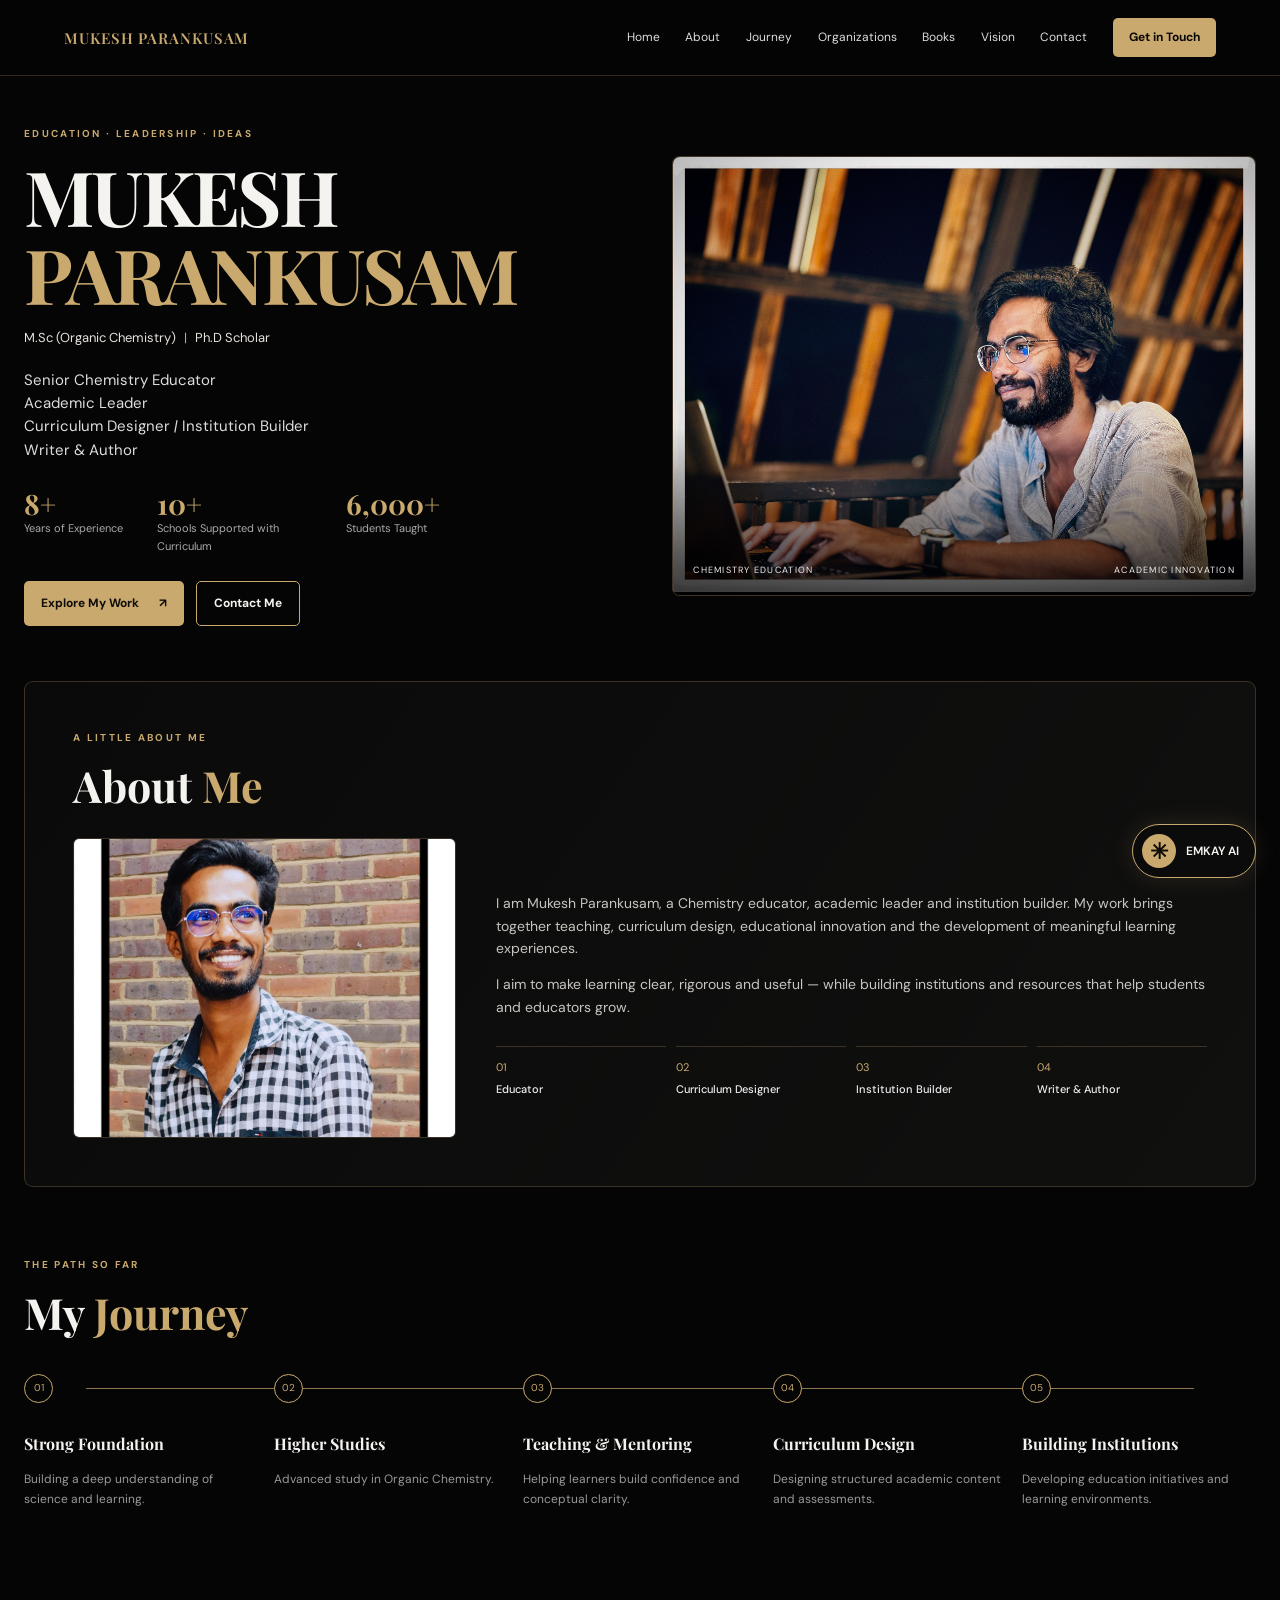
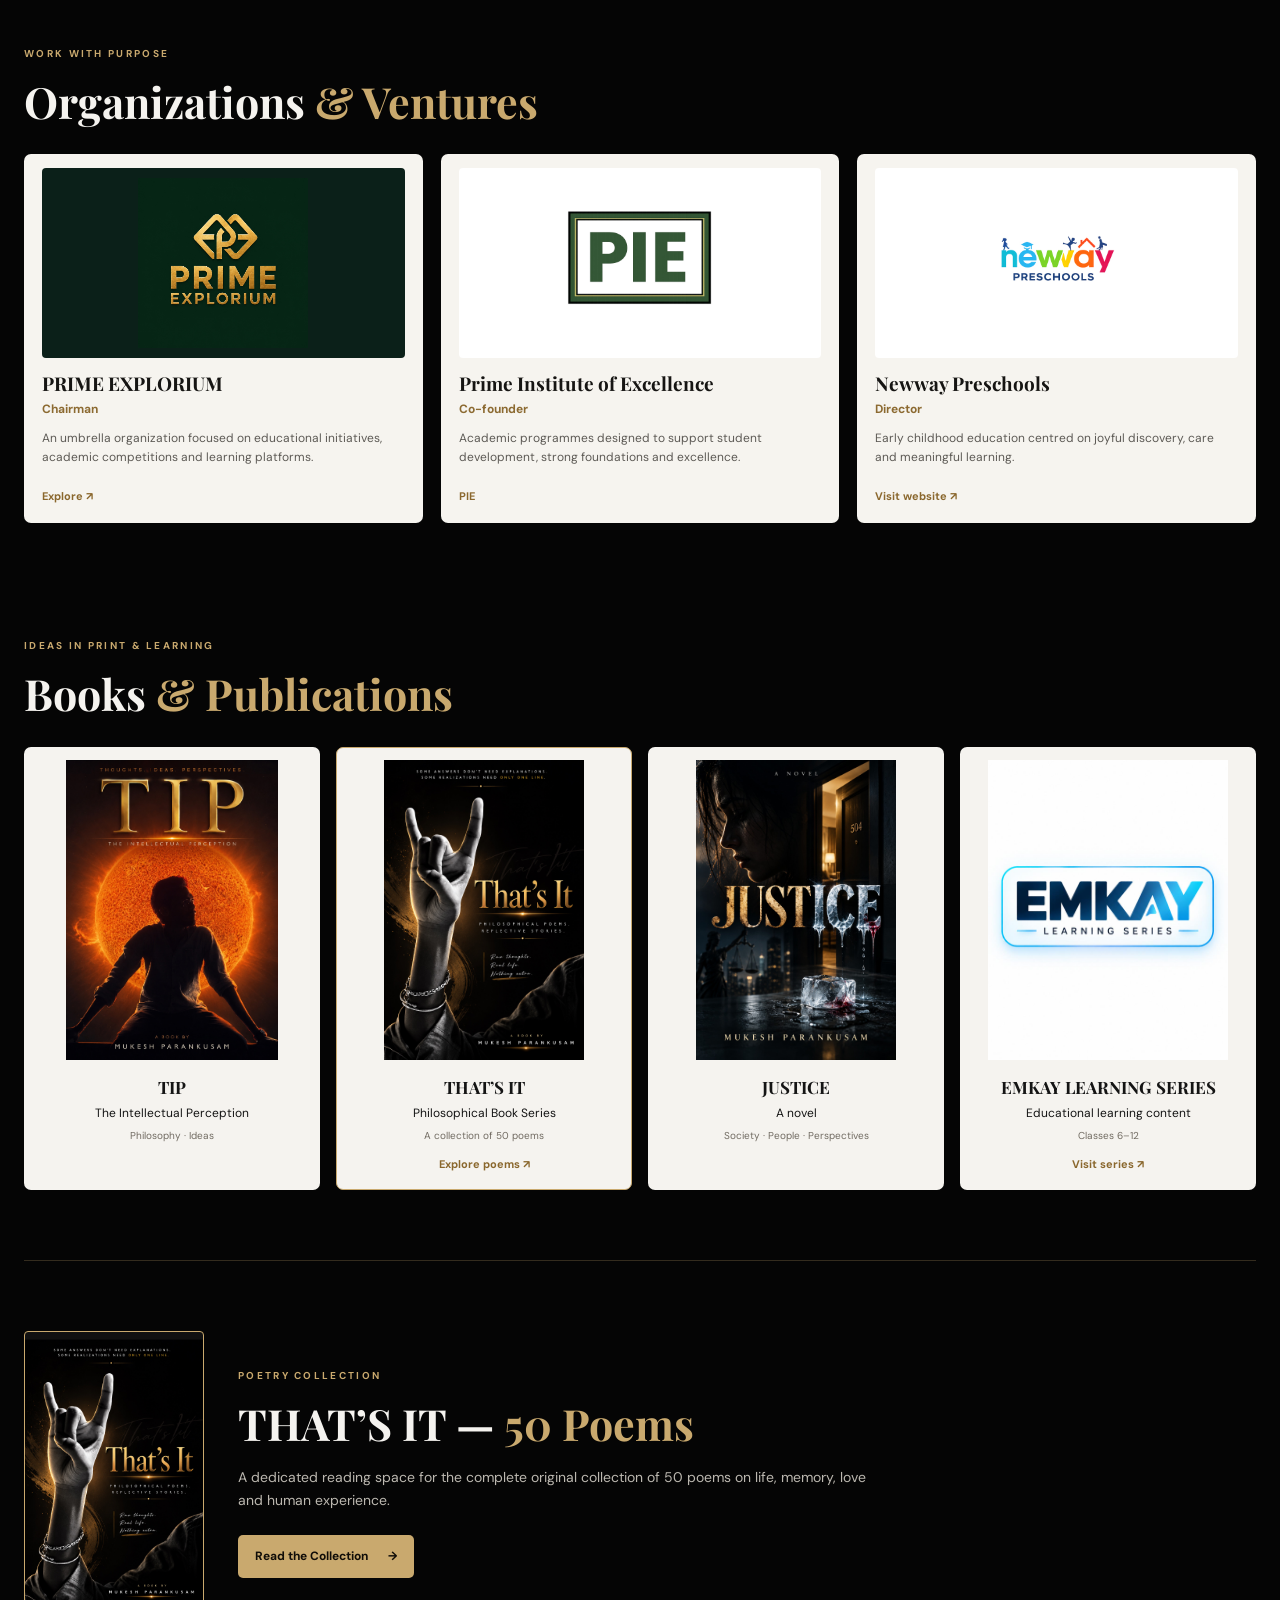
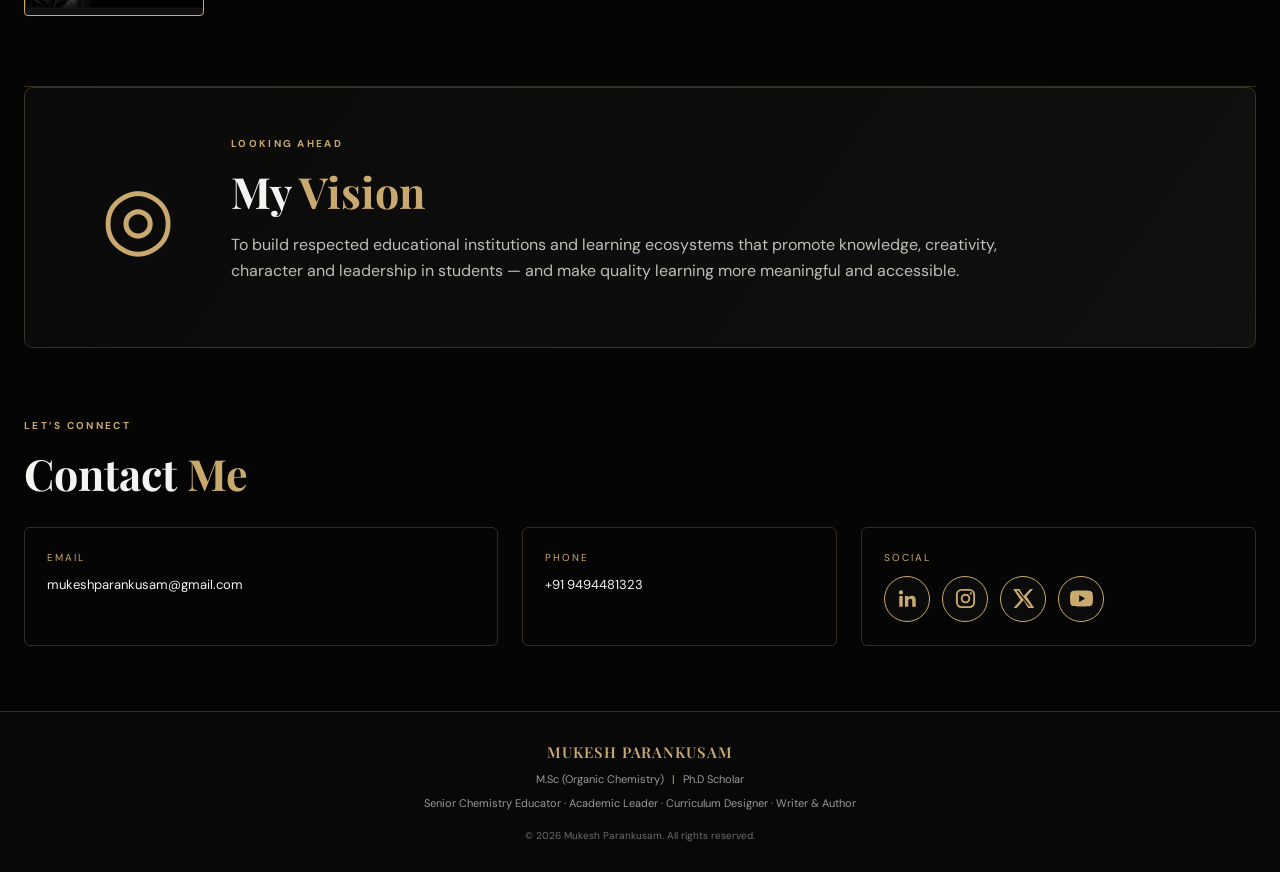
==== commit 80897fec: "Add files via upload" ====
--- a/index.html
+++ b/index.html
@@ -17,11 +17,12 @@
 <section class="section-wrap books-section" id="books"><div class="section-heading"><p class="eyebrow">IDEAS IN PRINT &amp; LEARNING</p><h2>Books <em>&amp; Publications</em></h2></div><div class="book-grid"><article class="book-card"><img src="assets/images/tip.jpeg" alt="TIP — The Intellectual Perception book cover"><h3>TIP</h3><p>The Intellectual Perception</p><span>Philosophy · Ideas</span></article><a class="book-card featured-book" href="poems.html"><img src="assets/images/thats-it.jpeg" alt="THAT'S IT book cover"><h3>THAT’S IT</h3><p>Philosophical Book Series</p><span>A collection of 50 poems</span><span class="card-link">Explore poems ↗</span></a><article class="book-card"><img src="assets/images/justice.jpeg" alt="JUSTICE book cover"><h3>JUSTICE</h3><p>A novel</p><span>Society · People · Perspectives</span></article><a class="book-card" href="http://mukeshparankusam.co.in/emkay-learning-series/" target="_blank" rel="noopener"><img src="assets/images/emkay-learning-series.jpeg" alt="EMKAY LEARNING SERIES logo"><h3>EMKAY LEARNING SERIES</h3><p>Educational learning content</p><span>Classes 6–12</span><span class="card-link">Visit series ↗</span></a></div></section>
 <section class="poem-promo section-wrap"><div class="promo-cover"><img src="assets/images/thats-it.jpeg" alt="THAT'S IT cover"></div><div><p class="eyebrow">POETRY COLLECTION</p><h2>THAT’S IT — <em>50 Poems</em></h2><p>A dedicated reading space for the complete original collection of 50 poems on life, memory, love and human experience.</p><a class="button gold" href="poems.html">Read the Collection <span>→</span></a></div></section>
 <section class="vision section-wrap panel" id="vision"><div class="vision-symbol" aria-hidden="true">◎</div><div><p class="eyebrow">LOOKING AHEAD</p><h2>My <em>Vision</em></h2><p>To build respected educational institutions and learning ecosystems that promote knowledge, creativity, character and leadership in students — and make quality learning more meaningful and accessible.</p></div></section>
-<section class="section-wrap contact-section" id="contact"><div class="section-heading"><p class="eyebrow">LET’S CONNECT</p><h2>Contact <em>Me</em></h2></div><div class="contact-grid"><div><span class="contact-label">EMAIL</span><a href="mailto:mukeshparankusam@gmail.com">mukeshparankusam@gmail.com</a></div><div><span class="contact-label">PHONE</span><a href="tel:+919494481323">+91 9494481323</a></div><div><span class="contact-label">SOCIAL</span><div class="socials icon-socials" aria-label="Social media links">
-<a href="https://www.linkedin.com/in/mukesh-parankusam-172192324" target="_blank" rel="noopener" aria-label="LinkedIn" title="LinkedIn"><svg viewBox="0 0 24 24" aria-hidden="true"><path d="M5 3.8A2.2 2.2 0 1 1 5 8.2a2.2 2.2 0 0 1 0-4.4ZM3.2 9.7h3.6V21H3.2zM9 9.7h3.4v1.55h.05a3.75 3.75 0 0 1 3.38-1.86c3.62 0 4.29 2.38 4.29 5.48V21h-3.6v-5.43c0-1.3-.03-2.97-1.81-2.97-1.81 0-2.09 1.42-2.09 2.88V21H9z"/></svg></a>
-<a href="https://www.instagram.com/lordemkay/" target="_blank" rel="noopener" aria-label="Instagram" title="Instagram"><svg viewBox="0 0 24 24" aria-hidden="true"><rect x="3" y="3" width="18" height="18" rx="5" fill="none" stroke="currentColor" stroke-width="2"/><circle cx="12" cy="12" r="4" fill="none" stroke="currentColor" stroke-width="2"/><circle cx="17.6" cy="6.7" r="1.2"/></svg></a>
-<a href="https://x.com/lordemkay" target="_blank" rel="noopener" aria-label="X" title="X"><svg viewBox="0 0 24 24" aria-hidden="true"><path d="M18.9 2H22l-6.78 7.75L23.2 22h-6.25l-4.9-7.42L5.55 22H2.4l7.25-8.28L1.9 2h6.4l4.43 6.76ZM17.8 19.8h1.73L7.37 4.08H5.5z"/></svg></a>
-<a href="https://www.youtube.com/@EmkayLearningSeries" target="_blank" rel="noopener" aria-label="YouTube" title="EMKAY Learning Series on YouTube"><svg viewBox="0 0 24 24" aria-hidden="true"><path d="M23.5 6.2a3 3 0 0 0-2.1-2.12C19.55 3.55 12 3.55 12 3.55s-7.55 0-9.4.53A3 3 0 0 0 .5 6.2 31 31 0 0 0 0 12a31 31 0 0 0 .5 5.8 3 3 0 0 0 2.1 2.12c1.85.53 9.4.53 9.4.53s7.55 0 9.4-.53a3 3 0 0 0 2.1-2.12A31 31 0 0 0 24 12a31 31 0 0 0-.5-5.8ZM9.55 15.6V8.4L15.8 12z"/></svg></a></div></div></div></section>
+<section class="section-wrap contact-section" id="contact"><div class="section-heading"><p class="eyebrow">LET’S CONNECT</p><h2>Contact <em>Me</em></h2></div><div class="contact-grid"><div><span class="contact-label">EMAIL</span><a href="mailto:mukeshparankusam@gmail.com">mukeshparankusam@gmail.com</a></div><div><span class="contact-label">PHONE</span><a href="tel:+919494481323">+91 9494481323</a></div><div><span class="contact-label">SOCIAL</span><div class="socials" aria-label="Social media links">
+<a class="social-icon" href="https://www.linkedin.com/in/mukesh-parankusam-172192324" target="_blank" rel="noopener noreferrer" aria-label="LinkedIn" title="LinkedIn"><svg viewBox="0 0 24 24" aria-hidden="true"><path d="M5.2 3.5a2.2 2.2 0 1 1 0 4.4 2.2 2.2 0 0 1 0-4.4ZM3.4 9.5H7v11H3.4Zm5.9 0h3.5V11h.1a3.8 3.8 0 0 1 3.4-1.8c3.6 0 4.3 2.3 4.3 5.3v6h-3.7v-5.3c0-1.3 0-3-1.9-3s-2.2 1.4-2.2 2.9v5.4H9.3Z"/></svg></a>
+<a class="social-icon" href="https://www.instagram.com/lordemkay/" target="_blank" rel="noopener noreferrer" aria-label="Instagram" title="Instagram"><svg viewBox="0 0 24 24" aria-hidden="true"><rect x="3" y="3" width="18" height="18" rx="5" fill="none" stroke="currentColor" stroke-width="2"/><circle cx="12" cy="12" r="4" fill="none" stroke="currentColor" stroke-width="2"/><circle cx="17.5" cy="6.8" r="1.2"/></svg></a>
+<a class="social-icon" href="https://x.com/lordemkay" target="_blank" rel="noopener noreferrer" aria-label="X" title="X"><svg viewBox="0 0 24 24" aria-hidden="true"><path d="M18.9 2H22l-6.8 7.8L23.2 22h-6.3L12 13.9 4.8 22H1.7l7.3-8.4L1.2 2h6.5l4.5 7.5Zm-1.1 18h1.7L6.6 3.9H4.8Z"/></svg></a>
+<a class="social-icon" href="https://www.youtube.com/@EmkayLearningSeries" target="_blank" rel="noopener noreferrer" aria-label="YouTube — EMKAY LEARNING SERIES" title="YouTube"><svg viewBox="0 0 24 24" aria-hidden="true"><path d="M23.5 6.2a3 3 0 0 0-2.1-2.1C19.5 3.6 12 3.6 12 3.6s-7.5 0-9.4.5A3 3 0 0 0 .5 6.2 31 31 0 0 0 0 12a31 31 0 0 0 .5 5.8 3 3 0 0 0 2.1 2.1c1.9.5 9.4.5 9.4.5s7.5 0 9.4-.5a3 3 0 0 0 2.1-2.1A31 31 0 0 0 24 12a31 31 0 0 0-.5-5.8ZM9.6 15.7V8.3l6.3 3.7Z"/></svg></a>
+</div></div></div></section>
 </main><footer class="footer"><a class="brand" href="#home">MUKESH PARANKUSAM</a><p>M.Sc (Organic Chemistry) <i>|</i> Ph.D Scholar</p><p>Senior Chemistry Educator · Academic Leader · Curriculum Designer · Writer &amp; Author</p><span>© <span id="year"></span> Mukesh Parankusam. All rights reserved.</span></footer>
 <button class="ai-launcher" id="aiLauncher" aria-label="Open EMKAY AI chat"><span class="ai-orb">✳</span><span>EMKAY AI</span></button><aside class="chat-panel" id="chatPanel" aria-label="EMKAY AI chat" aria-hidden="true"><div class="chat-head"><div><span class="ai-dot"></span><strong>EMKAY AI</strong><small>Website assistant</small></div><button id="chatClose" aria-label="Close chat">×</button></div><div class="chat-messages" id="chatMessages"><div class="chat-bubble bot">Hello! I’m EMKAY AI. Ask me about Mukesh Parankusam, his work, books, education or learning resources.</div></div><form class="chat-form" id="chatForm"><input id="chatInput" aria-label="Your question" placeholder="Type your question…" autocomplete="off" required><button aria-label="Send message">↑</button></form><div class="chat-actions"><button type="button" id="chatNew">New conversation</button><span class="chat-note" id="chatStatus">Ask EMKAY AI about education, books, or my work.</span></div></aside>
 <script src="assets/js/config.js"></script><script src="assets/js/main.js"></script>
--- a/assets/css/style.css
+++ b/assets/css/style.css
@@ -1 +1,108 @@
-:root{--black:#050505;--soft:#0b0b0b;--panel:#111;--white:#f5f3ef;--silver:#b8b8b8;--gold:#c9a96e;--line:rgba(201,169,110,.24);--serif:'Playfair Display',Georgia,serif;--sans:'DM Sans',Arial,sans-serif}*{box-sizing:border-box}html{scroll-behavior:smooth;scroll-padding-top:86px}body{margin:0;background:var(--black);color:var(--white);font-family:var(--sans);line-height:1.6}a{color:inherit;text-decoration:none}img{display:block;max-width:100%}.preloader{position:fixed;inset:0;background:#030303;z-index:1000;display:flex;flex-direction:column;align-items:center;justify-content:center;gap:20px;transition:opacity .6s,visibility .6s}.preloader.done{opacity:0;visibility:hidden}.loader-name{font-family:var(--serif);letter-spacing:.22em;color:var(--gold);font-size:clamp(16px,2vw,25px);text-align:center}.loader-line{width:170px;height:2px;background:#29251f;overflow:hidden}.loader-line span{display:block;height:100%;background:var(--gold);animation:load 1.2s ease-in-out infinite}@keyframes load{from{width:0}to{width:100%}}.preloader small{color:#777;font-size:11px;letter-spacing:.15em}.site-header{height:76px;padding:0 clamp(20px,5vw,76px);display:flex;align-items:center;justify-content:space-between;gap:20px;border-bottom:1px solid var(--line);background:rgba(5,5,5,.92);position:sticky;top:0;z-index:50;backdrop-filter:blur(14px)}.brand{font-family:var(--serif);color:var(--gold);font-weight:600;letter-spacing:.06em;font-size:15px;white-space:nowrap}.nav{display:flex;align-items:center;gap:clamp(12px,2vw,27px);font-size:12px;color:#ddd}.nav a{transition:color .2s}.nav a:hover{color:var(--gold)}.nav-cta{background:var(--gold);color:#0a0804!important;padding:10px 16px;border-radius:5px;font-weight:700}.menu-toggle{display:none;background:none;border:1px solid var(--line);color:var(--gold);font-size:22px;border-radius:5px;padding:4px 10px}.section-wrap{width:min(1240px,calc(100% - 48px));margin:0 auto;padding:70px 0}.hero{display:grid;grid-template-columns:1fr .95fr;align-items:center;gap:34px;min-height:560px;padding-top:50px;padding-bottom:55px}.eyebrow{font-size:10px;letter-spacing:.23em;color:var(--gold);font-weight:700;margin:0 0 15px}.hero h1{font-family:var(--serif);font-size:clamp(42px,6vw,76px);line-height:1.02;letter-spacing:-.035em;margin:0 0 16px}.hero h1 span{color:var(--gold)}.qualification{font-size:13px;color:#e6e2dc}.qualification i,.footer i{color:var(--gold);font-style:normal;padding:0 5px}.roles{font-size:15px;line-height:1.55;color:#ddd;margin:20px 0}.stats{display:flex;gap:34px;margin:25px 0}.stats div{display:flex;flex-direction:column}.stats strong{font-family:var(--serif);font-size:28px;color:var(--gold);line-height:1.2}.stats span{font-size:11px;color:#aaa;max-width:155px}.hero-actions{display:flex;gap:12px;flex-wrap:wrap}.button{display:inline-flex;align-items:center;justify-content:center;gap:20px;padding:12px 17px;border-radius:5px;font-size:12px;font-weight:700;transition:transform .2s,background .2s}.button:hover{transform:translateY(-2px)}.button.gold{background:var(--gold);color:#100d08}.button.outline{border:1px solid var(--gold);color:var(--white)}.hero-image{height:440px;position:relative;overflow:hidden;border:1px solid var(--line);border-radius:8px;background:#16120e}.hero-image:after{content:"";position:absolute;inset:0;background:linear-gradient(0deg,rgba(0,0,0,.7),transparent 38%)}.hero-image img{width:100%;height:100%;object-fit:cover;object-position:center 38%}.image-caption{position:absolute;bottom:18px;left:20px;right:20px;z-index:1;display:flex;justify-content:space-between;color:#eee;font-size:9px;letter-spacing:.14em}.panel{border:1px solid var(--line);background:linear-gradient(125deg,#0a0a0a,#10100f);border-radius:9px;padding:clamp(24px,4vw,48px)}.section-heading{margin-bottom:28px}.section-heading h2,.vision h2,.poem-promo h2{font-family:var(--serif);font-size:clamp(29px,4vw,43px);line-height:1.15;margin:0}.section-heading h2 em,.vision h2 em,.poem-promo h2 em{font-style:normal;color:var(--gold)}.about-grid{display:grid;grid-template-columns:.7fr 1.3fr;gap:40px;align-items:center}.about-image{height:300px;overflow:hidden;border-radius:6px;border:1px solid var(--line)}.about-image img{width:100%;height:100%;object-fit:cover;object-position:center 30%}.about-copy p{color:#c8c5c0;font-size:14px;max-width:720px}.skill-row{display:grid;grid-template-columns:repeat(4,1fr);gap:10px;margin-top:28px}.skill-row span{border-top:1px solid var(--line);padding-top:12px;color:var(--gold);font-size:11px}.skill-row b{display:block;color:#eee;font-weight:500;margin-top:4px}.journey{padding-bottom:55px}.timeline{display:grid;grid-template-columns:repeat(5,1fr);gap:16px;position:relative}.timeline:before{content:"";position:absolute;top:22px;left:5%;right:5%;height:1px;background:var(--gold);opacity:.7}.timeline>div{position:relative;padding-top:52px}.timeline-dot{position:absolute;top:8px;left:0;width:29px;height:29px;display:grid;place-items:center;border:1px solid var(--gold);border-radius:50%;background:var(--black);font-size:10px;color:var(--gold)}.timeline h3{font-family:var(--serif);font-size:16px;line-height:1.3}.timeline p{font-size:12px;color:#999}.org-grid{display:grid;grid-template-columns:repeat(3,1fr);gap:18px}.org-card{display:flex;flex-direction:column;background:#f6f4ef;color:#161513;border-radius:7px;padding:14px 18px 18px;min-height:320px;transition:transform .25s,box-shadow .25s}.org-card:hover,.book-card:hover{transform:translateY(-4px);box-shadow:0 12px 34px #0008}.logo-area{height:170px;display:grid;place-items:center;background:#fff;border-radius:4px;margin-bottom:14px;padding:4px;overflow:hidden}.logo-area.dark{background:#0b2019}.logo-area img{width:100%;height:100%;object-fit:contain;display:block}.org-card h3{font-family:var(--serif);font-size:19px;line-height:1.2;margin:0 0 5px}.role-label{color:#8c6a31!important;font-weight:700;margin:0 0 10px!important;font-size:12px!important}.org-card p{font-size:12px;color:#5d5a55;margin:0 0 8px}.card-link{font-size:11px;font-weight:700;color:#8a672d;margin-top:auto;padding-top:12px}.books-section{padding-top:45px}.book-grid{display:grid;grid-template-columns:repeat(4,1fr);gap:16px}.book-card{background:#f5f3ef;color:#141414;border-radius:7px;padding:15px;text-align:center;display:flex;flex-direction:column;align-items:center;min-width:0;transition:transform .25s,box-shadow .25s;border:1px solid transparent}.featured-book{border-color:var(--gold)}.book-card img{height:245px;width:100%;max-width:100%;object-fit:contain;object-position:center;margin:0 0 12px;background:#fff;border-radius:3px}.book-card h3{font-family:var(--serif);font-size:17px;margin:0 0 3px}.book-card p{font-size:12px;margin:0 0 5px}.book-card>span:not(.card-link){font-size:10px;color:#716b62}.book-card .card-link{color:#8a672d}.poem-promo{display:grid;grid-template-columns:180px 1fr;gap:34px;align-items:center;border-top:1px solid var(--line);border-bottom:1px solid var(--line)}.promo-cover{height:290px;background:#111;padding:4px;border:1px solid var(--gold);border-radius:4px}.promo-cover img{width:100%;height:100%;object-fit:contain}.poem-promo p:not(.eyebrow){color:#bcb8b0;max-width:650px;font-size:14px;margin:18px 0 24px}.vision{display:grid;grid-template-columns:130px 1fr;align-items:center;gap:28px}.vision-symbol{font-size:85px;line-height:1;color:var(--gold);text-align:center}.vision p:last-child{color:#c1bdb5;max-width:800px}.contact-section{padding-bottom:65px}.contact-grid{display:grid;grid-template-columns:1.2fr .8fr 1fr;gap:24px}.contact-grid>div{padding:22px;border:1px solid var(--line);border-radius:6px;display:flex;flex-direction:column;gap:9px}.contact-label{font-size:10px;letter-spacing:.2em;color:var(--gold)}.contact-grid a{font-size:13px;overflow-wrap:anywhere}.socials{display:flex;flex-wrap:wrap;gap:12px}.socials a{color:#ddd}.icon-socials{align-items:center;gap:14px}.icon-socials a{width:38px;height:38px;display:grid;place-items:center;border:1px solid var(--line);border-radius:50%;color:var(--gold);transition:background .2s,color .2s,transform .2s}.icon-socials a:hover{background:var(--gold);color:#080808;transform:translateY(-2px)}.icon-socials svg{width:19px;height:19px;fill:currentColor}.footer{border-top:1px solid var(--line);padding:28px clamp(24px,5vw,76px);text-align:center;background:#080808}.footer p{font-size:11px;color:#999;margin:6px}.footer>span{display:block;font-size:10px;color:#6d6d6d;margin-top:16px}.ai-launcher{position:fixed;right:24px;bottom:22px;z-index:70;display:flex;align-items:center;gap:10px;border:1px solid var(--gold);background:#0b0b0b;color:var(--white);border-radius:40px;padding:9px 16px 9px 9px;box-shadow:0 0 25px #c9a96e25;cursor:pointer;font:600 12px var(--sans)}.ai-orb{width:34px;height:34px;display:grid;place-items:center;border-radius:50%;background:var(--gold);color:#100d08;font-size:22px}.chat-panel{position:fixed;right:24px;bottom:83px;width:min(360px,calc(100vw - 32px));height:480px;max-height:calc(100dvh - 120px);z-index:71;background:#0d0d0d;border:1px solid var(--gold);border-radius:12px;box-shadow:0 18px 70px #000b;display:flex;flex-direction:column;overflow:hidden;opacity:0;visibility:hidden;transform:translateY(12px);transition:.22s}.chat-panel.open{opacity:1;visibility:visible;transform:none}.chat-head{padding:15px 16px;border-bottom:1px solid var(--line);display:flex;align-items:center;justify-content:space-between}.chat-head>div{display:grid;grid-template-columns:12px auto;column-gap:8px;align-items:center}.chat-head strong{font-family:var(--serif);color:var(--gold);letter-spacing:.05em}.chat-head small{grid-column:2;color:#888;font-size:10px}.ai-dot{width:8px;height:8px;background:#77b78d;border-radius:50%;grid-row:span 2}.chat-head button{background:none;color:#ddd;border:0;font-size:25px;cursor:pointer}.chat-messages{padding:15px;flex:1;overflow:auto;display:flex;flex-direction:column;gap:12px}.chat-bubble{font-size:12px;line-height:1.5;padding:11px 13px;border-radius:10px;max-width:90%;white-space:pre-wrap}.chat-bubble.bot{background:#f2f0eb;color:#222;align-self:flex-start;border-bottom-left-radius:3px}.chat-bubble.user{background:#24364c;color:#fff;align-self:flex-end;border-bottom-right-radius:3px}.chat-form{display:flex;gap:8px;padding:12px;border-top:1px solid var(--line)}.chat-form input{min-width:0;flex:1;border:1px solid #333;border-radius:6px;background:#171717;color:#fff;padding:11px;font:12px var(--sans);outline:none}.chat-form input:focus{border-color:var(--gold)}.chat-form button{width:40px;border:0;border-radius:6px;background:var(--gold);color:#111;font-size:20px;cursor:pointer}.chat-note{font-size:9px;color:#777;text-align:center;margin:0 0 10px}.fade-in{animation:fadeIn .7s ease both}@keyframes fadeIn{from{opacity:0;transform:translateY(14px)}to{opacity:1;transform:none}}@media(max-width:900px){.site-header{height:68px}.menu-toggle{display:block}.nav{display:none;position:absolute;top:68px;left:0;right:0;padding:18px 24px 24px;background:#090909;border-bottom:1px solid var(--line);flex-direction:column;align-items:stretch;gap:15px}.nav.open{display:flex}.nav-cta{text-align:center}.hero{grid-template-columns:1fr 1fr;gap:20px;min-height:0}.hero-image{height:380px}.hero h1{font-size:clamp(38px,6vw,60px)}.org-card{padding:12px;min-height:335px}.book-card img{height:150px}.contact-grid{grid-template-columns:1fr 1fr}.contact-grid>div:last-child{grid-column:1/-1}}@media(max-width:620px){.section-wrap{width:calc(100% - 34px);padding:48px 0}.site-header{padding:0 17px}.brand{font-size:12px}.hero{grid-template-columns:1fr;padding-top:35px;gap:24px}.hero h1{font-size:53px}.hero-image{height:330px;grid-row:1}.hero-copy{grid-row:2}.stats{gap:24px}.panel{padding:22px 18px}.about-grid{grid-template-columns:1fr;gap:20px}.about-image{height:280px;max-width:340px}.skill-row{grid-template-columns:1fr 1fr}.timeline{grid-template-columns:1fr 1fr;gap:18px}.timeline:before{display:none}.timeline>div{padding-top:40px}.timeline-dot{top:0}.org-grid{grid-template-columns:1fr}.org-card{min-height:0;padding:16px}.logo-area{height:155px}.book-grid{grid-template-columns:1fr 1fr;gap:10px}.book-card{padding:10px}.book-card img{height:185px}.book-card h3{font-size:15px}.poem-promo{grid-template-columns:110px 1fr;gap:18px}.promo-cover{height:180px}.poem-promo h2{font-size:27px}.poem-promo p:not(.eyebrow){font-size:12px}.button{padding:11px 12px;gap:9px;font-size:11px}.vision{grid-template-columns:58px 1fr;gap:14px}.vision-symbol{font-size:55px}.contact-grid{grid-template-columns:1fr}.contact-grid>div:last-child{grid-column:auto}.ai-launcher{right:14px;bottom:14px}.chat-panel{right:12px;bottom:73px}.footer{padding:25px 18px}}@media(prefers-reduced-motion:reduce){html{scroll-behavior:auto}*,*:before,*:after{animation-duration:.01ms!important;transition-duration:.01ms!important}}
+:root{--black:#050505;--soft:#0b0b0b;--panel:#111;--white:#f5f3ef;--silver:#b8b8b8;--gold:#c9a96e;--line:rgba(201,169,110,.24);--serif:'Playfair Display',Georgia,serif;--sans:'DM Sans',Arial,sans-serif}*{box-sizing:border-box}html{scroll-behavior:smooth;scroll-padding-top:86px}body{margin:0;background:var(--black);color:var(--white);font-family:var(--sans);line-height:1.6}a{color:inherit;text-decoration:none}img{display:block;max-width:100%}.preloader{position:fixed;inset:0;background:#030303;z-index:1000;display:flex;flex-direction:column;align-items:center;justify-content:center;gap:20px;transition:opacity .6s,visibility .6s}.preloader.done{opacity:0;visibility:hidden}.loader-name{font-family:var(--serif);letter-spacing:.22em;color:var(--gold);font-size:clamp(16px,2vw,25px);text-align:center}.loader-line{width:170px;height:2px;background:#29251f;overflow:hidden}.loader-line span{display:block;height:100%;background:var(--gold);animation:load 1.2s ease-in-out infinite}@keyframes load{from{width:0}to{width:100%}}.preloader small{color:#777;font-size:11px;letter-spacing:.15em}.site-header{height:76px;padding:0 clamp(20px,5vw,76px);display:flex;align-items:center;justify-content:space-between;gap:20px;border-bottom:1px solid var(--line);background:rgba(5,5,5,.92);position:sticky;top:0;z-index:50;backdrop-filter:blur(14px)}.brand{font-family:var(--serif);color:var(--gold);font-weight:600;letter-spacing:.06em;font-size:15px;white-space:nowrap}.nav{display:flex;align-items:center;gap:clamp(12px,2vw,27px);font-size:12px;color:#ddd}.nav a{transition:color .2s}.nav a:hover{color:var(--gold)}.nav-cta{background:var(--gold);color:#0a0804!important;padding:10px 16px;border-radius:5px;font-weight:700}.menu-toggle{display:none;background:none;border:1px solid var(--line);color:var(--gold);font-size:22px;border-radius:5px;padding:4px 10px}.section-wrap{width:min(1240px,calc(100% - 48px));margin:0 auto;padding:70px 0}.hero{display:grid;grid-template-columns:1fr .95fr;align-items:center;gap:34px;min-height:560px;padding-top:50px;padding-bottom:55px}.eyebrow{font-size:10px;letter-spacing:.23em;color:var(--gold);font-weight:700;margin:0 0 15px}.hero h1{font-family:var(--serif);font-size:clamp(42px,6vw,76px);line-height:1.02;letter-spacing:-.035em;margin:0 0 16px}.hero h1 span{color:var(--gold)}.qualification{font-size:13px;color:#e6e2dc}.qualification i,.footer i{color:var(--gold);font-style:normal;padding:0 5px}.roles{font-size:15px;line-height:1.55;color:#ddd;margin:20px 0}.stats{display:flex;gap:34px;margin:25px 0}.stats div{display:flex;flex-direction:column}.stats strong{font-family:var(--serif);font-size:28px;color:var(--gold);line-height:1.2}.stats span{font-size:11px;color:#aaa;max-width:155px}.hero-actions{display:flex;gap:12px;flex-wrap:wrap}.button{display:inline-flex;align-items:center;justify-content:center;gap:20px;padding:12px 17px;border-radius:5px;font-size:12px;font-weight:700;transition:transform .2s,background .2s}.button:hover{transform:translateY(-2px)}.button.gold{background:var(--gold);color:#100d08}.button.outline{border:1px solid var(--gold);color:var(--white)}.hero-image{height:440px;position:relative;overflow:hidden;border:1px solid var(--line);border-radius:8px;background:#16120e}.hero-image:after{content:"";position:absolute;inset:0;background:linear-gradient(0deg,rgba(0,0,0,.7),transparent 38%)}.hero-image img{width:100%;height:100%;object-fit:cover;object-position:center 38%}.image-caption{position:absolute;bottom:18px;left:20px;right:20px;z-index:1;display:flex;justify-content:space-between;color:#eee;font-size:9px;letter-spacing:.14em}.panel{border:1px solid var(--line);background:linear-gradient(125deg,#0a0a0a,#10100f);border-radius:9px;padding:clamp(24px,4vw,48px)}.section-heading{margin-bottom:28px}.section-heading h2,.vision h2,.poem-promo h2{font-family:var(--serif);font-size:clamp(29px,4vw,43px);line-height:1.15;margin:0}.section-heading h2 em,.vision h2 em,.poem-promo h2 em{font-style:normal;color:var(--gold)}.about-grid{display:grid;grid-template-columns:.7fr 1.3fr;gap:40px;align-items:center}.about-image{height:300px;overflow:hidden;border-radius:6px;border:1px solid var(--line)}.about-image img{width:100%;height:100%;object-fit:cover;object-position:center 30%}.about-copy p{color:#c8c5c0;font-size:14px;max-width:720px}.skill-row{display:grid;grid-template-columns:repeat(4,1fr);gap:10px;margin-top:28px}.skill-row span{border-top:1px solid var(--line);padding-top:12px;color:var(--gold);font-size:11px}.skill-row b{display:block;color:#eee;font-weight:500;margin-top:4px}.journey{padding-bottom:55px}.timeline{display:grid;grid-template-columns:repeat(5,1fr);gap:16px;position:relative}.timeline:before{content:"";position:absolute;top:22px;left:5%;right:5%;height:1px;background:var(--gold);opacity:.7}.timeline>div{position:relative;padding-top:52px}.timeline-dot{position:absolute;top:8px;left:0;width:29px;height:29px;display:grid;place-items:center;border:1px solid var(--gold);border-radius:50%;background:var(--black);font-size:10px;color:var(--gold)}.timeline h3{font-family:var(--serif);font-size:16px;line-height:1.3}.timeline p{font-size:12px;color:#999}.org-grid{display:grid;grid-template-columns:repeat(3,1fr);gap:18px}.org-card{display:flex;flex-direction:column;background:#f6f4ef;color:#161513;border-radius:7px;padding:14px 18px 18px;min-height:320px;transition:transform .25s,box-shadow .25s}.org-card:hover,.book-card:hover{transform:translateY(-4px);box-shadow:0 12px 34px #0008}.logo-area{height:110px;display:grid;place-items:center;background:#fff;border-radius:4px;margin-bottom:14px;padding:12px}.logo-area.dark{background:#0b2019}.logo-area img{width:100%;height:100%;object-fit:contain}.org-card h3{font-family:var(--serif);font-size:19px;line-height:1.2;margin:0 0 5px}.role-label{color:#8c6a31!important;font-weight:700;margin:0 0 10px!important;font-size:12px!important}.org-card p{font-size:12px;color:#5d5a55;margin:0 0 8px}.card-link{font-size:11px;font-weight:700;color:#8a672d;margin-top:auto;padding-top:12px}.books-section{padding-top:45px}.book-grid{display:grid;grid-template-columns:repeat(4,1fr);gap:16px}.book-card{background:#f5f3ef;color:#141414;border-radius:7px;padding:15px;text-align:center;display:flex;flex-direction:column;align-items:center;min-width:0;transition:transform .25s,box-shadow .25s;border:1px solid transparent}.featured-book{border-color:var(--gold)}.book-card img{height:185px;width:100%;object-fit:contain;margin-bottom:12px}.book-card h3{font-family:var(--serif);font-size:17px;margin:0 0 3px}.book-card p{font-size:12px;margin:0 0 5px}.book-card>span:not(.card-link){font-size:10px;color:#716b62}.book-card .card-link{color:#8a672d}.poem-promo{display:grid;grid-template-columns:180px 1fr;gap:34px;align-items:center;border-top:1px solid var(--line);border-bottom:1px solid var(--line)}.promo-cover{height:250px;background:#111;padding:8px;border:1px solid var(--gold);border-radius:4px}.promo-cover img{width:100%;height:100%;object-fit:contain}.poem-promo p:not(.eyebrow){color:#bcb8b0;max-width:650px;font-size:14px;margin:18px 0 24px}.vision{display:grid;grid-template-columns:130px 1fr;align-items:center;gap:28px}.vision-symbol{font-size:85px;line-height:1;color:var(--gold);text-align:center}.vision p:last-child{color:#c1bdb5;max-width:800px}.contact-section{padding-bottom:65px}.contact-grid{display:grid;grid-template-columns:1.2fr .8fr 1fr;gap:24px}.contact-grid>div{padding:22px;border:1px solid var(--line);border-radius:6px;display:flex;flex-direction:column;gap:9px}.contact-label{font-size:10px;letter-spacing:.2em;color:var(--gold)}.contact-grid a{font-size:13px;overflow-wrap:anywhere}.socials{display:flex;align-items:center;flex-wrap:wrap;gap:10px}.social-icon{width:38px;height:38px;display:inline-flex;align-items:center;justify-content:center;border:1px solid var(--line);border-radius:50%;color:var(--gold)!important;transition:background .2s,color .2s,transform .2s}.social-icon:hover{background:var(--gold);color:#090909!important;transform:translateY(-2px)}.social-icon svg{width:17px;height:17px;fill:currentColor}.stats{flex-wrap:wrap}.stats span{max-width:155px}.footer{border-top:1px solid var(--line);padding:28px clamp(24px,5vw,76px);text-align:center;background:#080808}.footer p{font-size:11px;color:#999;margin:6px}.footer>span{display:block;font-size:10px;color:#6d6d6d;margin-top:16px}.ai-launcher{position:fixed;right:24px;bottom:22px;z-index:70;display:flex;align-items:center;gap:10px;border:1px solid var(--gold);background:#0b0b0b;color:var(--white);border-radius:40px;padding:9px 16px 9px 9px;box-shadow:0 0 25px #c9a96e25;cursor:pointer;font:600 12px var(--sans)}.ai-orb{width:34px;height:34px;display:grid;place-items:center;border-radius:50%;background:var(--gold);color:#100d08;font-size:22px}.chat-panel{position:fixed;right:24px;bottom:83px;width:min(360px,calc(100vw - 32px));height:480px;max-height:calc(100dvh - 120px);z-index:71;background:#0d0d0d;border:1px solid var(--gold);border-radius:12px;box-shadow:0 18px 70px #000b;display:flex;flex-direction:column;overflow:hidden;opacity:0;visibility:hidden;transform:translateY(12px);transition:.22s}.chat-panel.open{opacity:1;visibility:visible;transform:none}.chat-head{padding:15px 16px;border-bottom:1px solid var(--line);display:flex;align-items:center;justify-content:space-between}.chat-head>div{display:grid;grid-template-columns:12px auto;column-gap:8px;align-items:center}.chat-head strong{font-family:var(--serif);color:var(--gold);letter-spacing:.05em}.chat-head small{grid-column:2;color:#888;font-size:10px}.ai-dot{width:8px;height:8px;background:#77b78d;border-radius:50%;grid-row:span 2}.chat-head button{background:none;color:#ddd;border:0;font-size:25px;cursor:pointer}.chat-messages{padding:15px;flex:1;overflow:auto;display:flex;flex-direction:column;gap:12px}.chat-bubble{font-size:12px;line-height:1.5;padding:11px 13px;border-radius:10px;max-width:90%;white-space:pre-wrap}.chat-bubble.bot{background:#f2f0eb;color:#222;align-self:flex-start;border-bottom-left-radius:3px}.chat-bubble.user{background:#24364c;color:#fff;align-self:flex-end;border-bottom-right-radius:3px}.chat-form{display:flex;gap:8px;padding:12px;border-top:1px solid var(--line)}.chat-form input{min-width:0;flex:1;border:1px solid #333;border-radius:6px;background:#171717;color:#fff;padding:11px;font:12px var(--sans);outline:none}.chat-form input:focus{border-color:var(--gold)}.chat-form button{width:40px;border:0;border-radius:6px;background:var(--gold);color:#111;font-size:20px;cursor:pointer}.chat-note{font-size:9px;color:#777;text-align:center;margin:0 0 10px}.fade-in{animation:fadeIn .7s ease both}@keyframes fadeIn{from{opacity:0;transform:translateY(14px)}to{opacity:1;transform:none}}@media(max-width:900px){.site-header{height:68px}.menu-toggle{display:block}.nav{display:none;position:absolute;top:68px;left:0;right:0;padding:18px 24px 24px;background:#090909;border-bottom:1px solid var(--line);flex-direction:column;align-items:stretch;gap:15px}.nav.open{display:flex}.nav-cta{text-align:center}.hero{grid-template-columns:1fr 1fr;gap:20px;min-height:0}.hero-image{height:380px}.hero h1{font-size:clamp(38px,6vw,60px)}.org-card{padding:12px;min-height:335px}.book-card img{height:150px}.contact-grid{grid-template-columns:1fr 1fr}.contact-grid>div:last-child{grid-column:1/-1}}@media(max-width:620px){.section-wrap{width:calc(100% - 34px);padding:48px 0}.site-header{padding:0 17px}.brand{font-size:12px}.hero{grid-template-columns:1fr;padding-top:35px;gap:24px}.hero h1{font-size:53px}.hero-image{height:330px;grid-row:1}.hero-copy{grid-row:2}.stats{gap:24px}.panel{padding:22px 18px}.about-grid{grid-template-columns:1fr;gap:20px}.about-image{height:280px;max-width:340px}.skill-row{grid-template-columns:1fr 1fr}.timeline{grid-template-columns:1fr 1fr;gap:18px}.timeline:before{display:none}.timeline>div{padding-top:40px}.timeline-dot{top:0}.org-grid{grid-template-columns:1fr}.org-card{min-height:0;padding:16px}.logo-area{height:120px}.book-grid{grid-template-columns:1fr 1fr;gap:10px}.book-card{padding:10px}.book-card img{height:145px}.book-card h3{font-size:15px}.poem-promo{grid-template-columns:110px 1fr;gap:18px}.promo-cover{height:180px}.poem-promo h2{font-size:27px}.poem-promo p:not(.eyebrow){font-size:12px}.button{padding:11px 12px;gap:9px;font-size:11px}.vision{grid-template-columns:58px 1fr;gap:14px}.vision-symbol{font-size:55px}.contact-grid{grid-template-columns:1fr}.contact-grid>div:last-child{grid-column:auto}.ai-launcher{right:14px;bottom:14px}.chat-panel{right:12px;bottom:73px}.footer{padding:25px 18px}}@media(prefers-reduced-motion:reduce){html{scroll-behavior:auto}*,*:before,*:after{animation-duration:.01ms!important;transition-duration:.01ms!important}}
+
+
+/* Image sizing refinement: make artwork use its display area better without distorting it. */
+.logo-area{height:145px;padding:4px;overflow:hidden}
+.logo-area img{width:100%;height:100%;object-fit:contain;object-position:center;transform:scale(1.08)}
+.logo-area.dark img{transform:scale(1.12)}
+.book-card{padding:12px 10px 15px}
+.book-card img{width:100%;height:230px;object-fit:contain;object-position:center;margin:0 auto 12px}
+.featured-book img{transform:scale(1.04)}
+.promo-cover{height:285px;padding:4px;overflow:hidden}
+.promo-cover img{object-fit:contain;object-position:center;transform:scale(1.05)}
+.social-icon{width:42px;height:42px}
+.social-icon svg{width:22px;height:22px}
+@media(max-width:900px){.logo-area{height:132px}.book-card img{height:190px}.promo-cover{height:240px}}
+@media(max-width:620px){.logo-area{height:145px;padding:5px}.book-card{padding:9px 7px 12px}.book-card img{height:170px}.promo-cover{height:190px}}
+
+
+/* FINAL FIX: organization logos, book covers, and social icons */
+.logo-area {
+  height: 190px !important;
+  padding: 10px !important;
+  display: flex !important;
+  align-items: center !important;
+  justify-content: center !important;
+  overflow: hidden;
+}
+.logo-area img {
+  display: block !important;
+  width: 100% !important;
+  height: 100% !important;
+  max-width: 100% !important;
+  object-fit: contain !important;
+  object-position: center !important;
+  transform: none !important;
+}
+.book-card {
+  min-width: 0;
+}
+.book-card > img {
+  display: block !important;
+  width: 100% !important;
+  height: 300px !important;
+  object-fit: contain !important;
+  object-position: center !important;
+  margin: 0 auto 14px !important;
+  transform: none !important;
+}
+.promo-cover {
+  display: flex !important;
+  align-items: center !important;
+  justify-content: center !important;
+  overflow: hidden;
+}
+.promo-cover img {
+  display: block !important;
+  width: 100% !important;
+  height: 100% !important;
+  object-fit: contain !important;
+  object-position: center !important;
+}
+.contact-grid .socials {
+  display: flex !important;
+  flex-direction: row !important;
+  flex-wrap: wrap !important;
+  align-items: center !important;
+  gap: 12px !important;
+  min-height: 48px;
+  visibility: visible !important;
+  opacity: 1 !important;
+}
+.contact-grid a.social-icon {
+  display: inline-flex !important;
+  flex: 0 0 46px !important;
+  width: 46px !important;
+  height: 46px !important;
+  align-items: center !important;
+  justify-content: center !important;
+  border: 1px solid var(--gold) !important;
+  border-radius: 50% !important;
+  color: var(--gold) !important;
+  background: var(--soft) !important;
+  visibility: visible !important;
+  opacity: 1 !important;
+  overflow: visible !important;
+}
+.contact-grid a.social-icon svg {
+  display: block !important;
+  width: 23px !important;
+  height: 23px !important;
+  fill: currentColor;
+  color: currentColor;
+  visibility: visible !important;
+  opacity: 1 !important;
+}
+.contact-grid a.social-icon:hover {
+  color: var(--black) !important;
+  background: var(--gold) !important;
+}
+@media (max-width: 900px) {
+  .logo-area { height: 170px !important; }
+  .book-card > img { height: 260px !important; }
+}
+@media (max-width: 620px) {
+  .logo-area { height: 155px !important; }
+  .book-card > img { height: 220px !important; }
+  .contact-grid .socials { gap: 9px !important; }
+}
